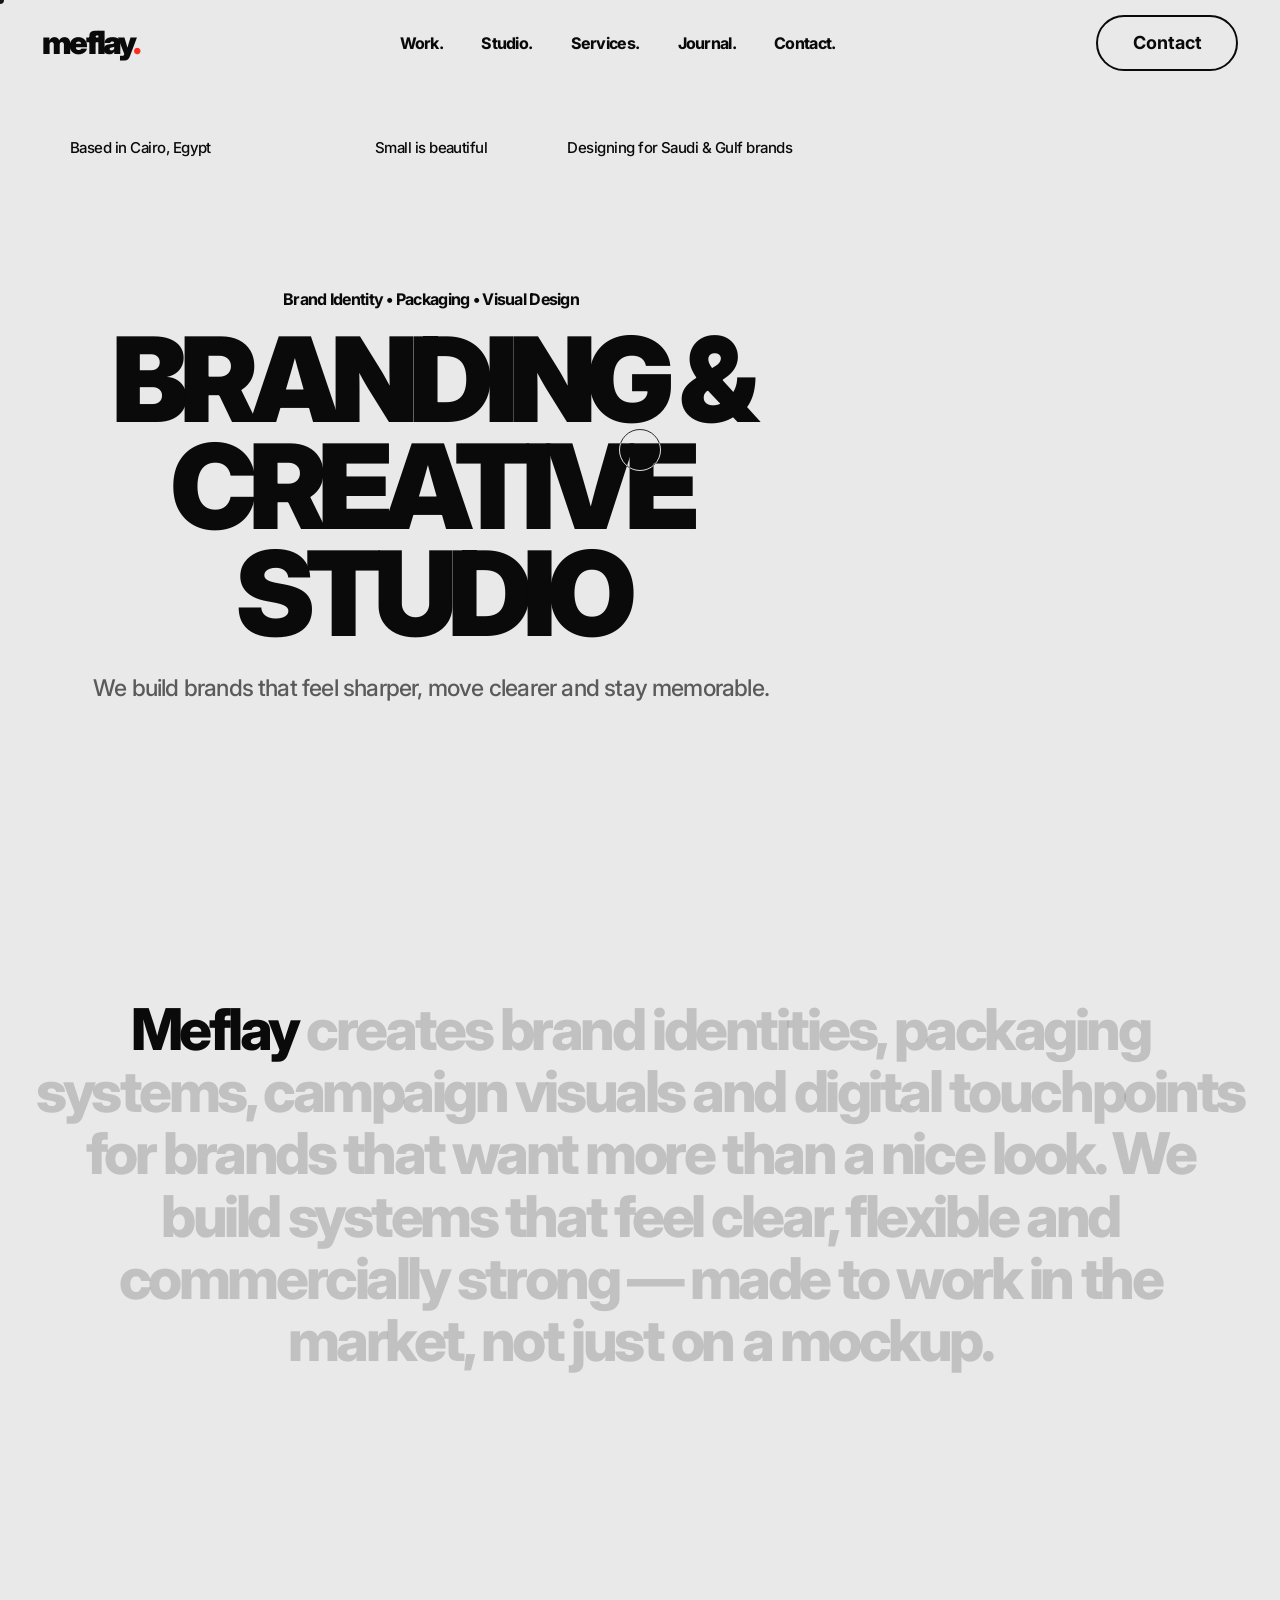
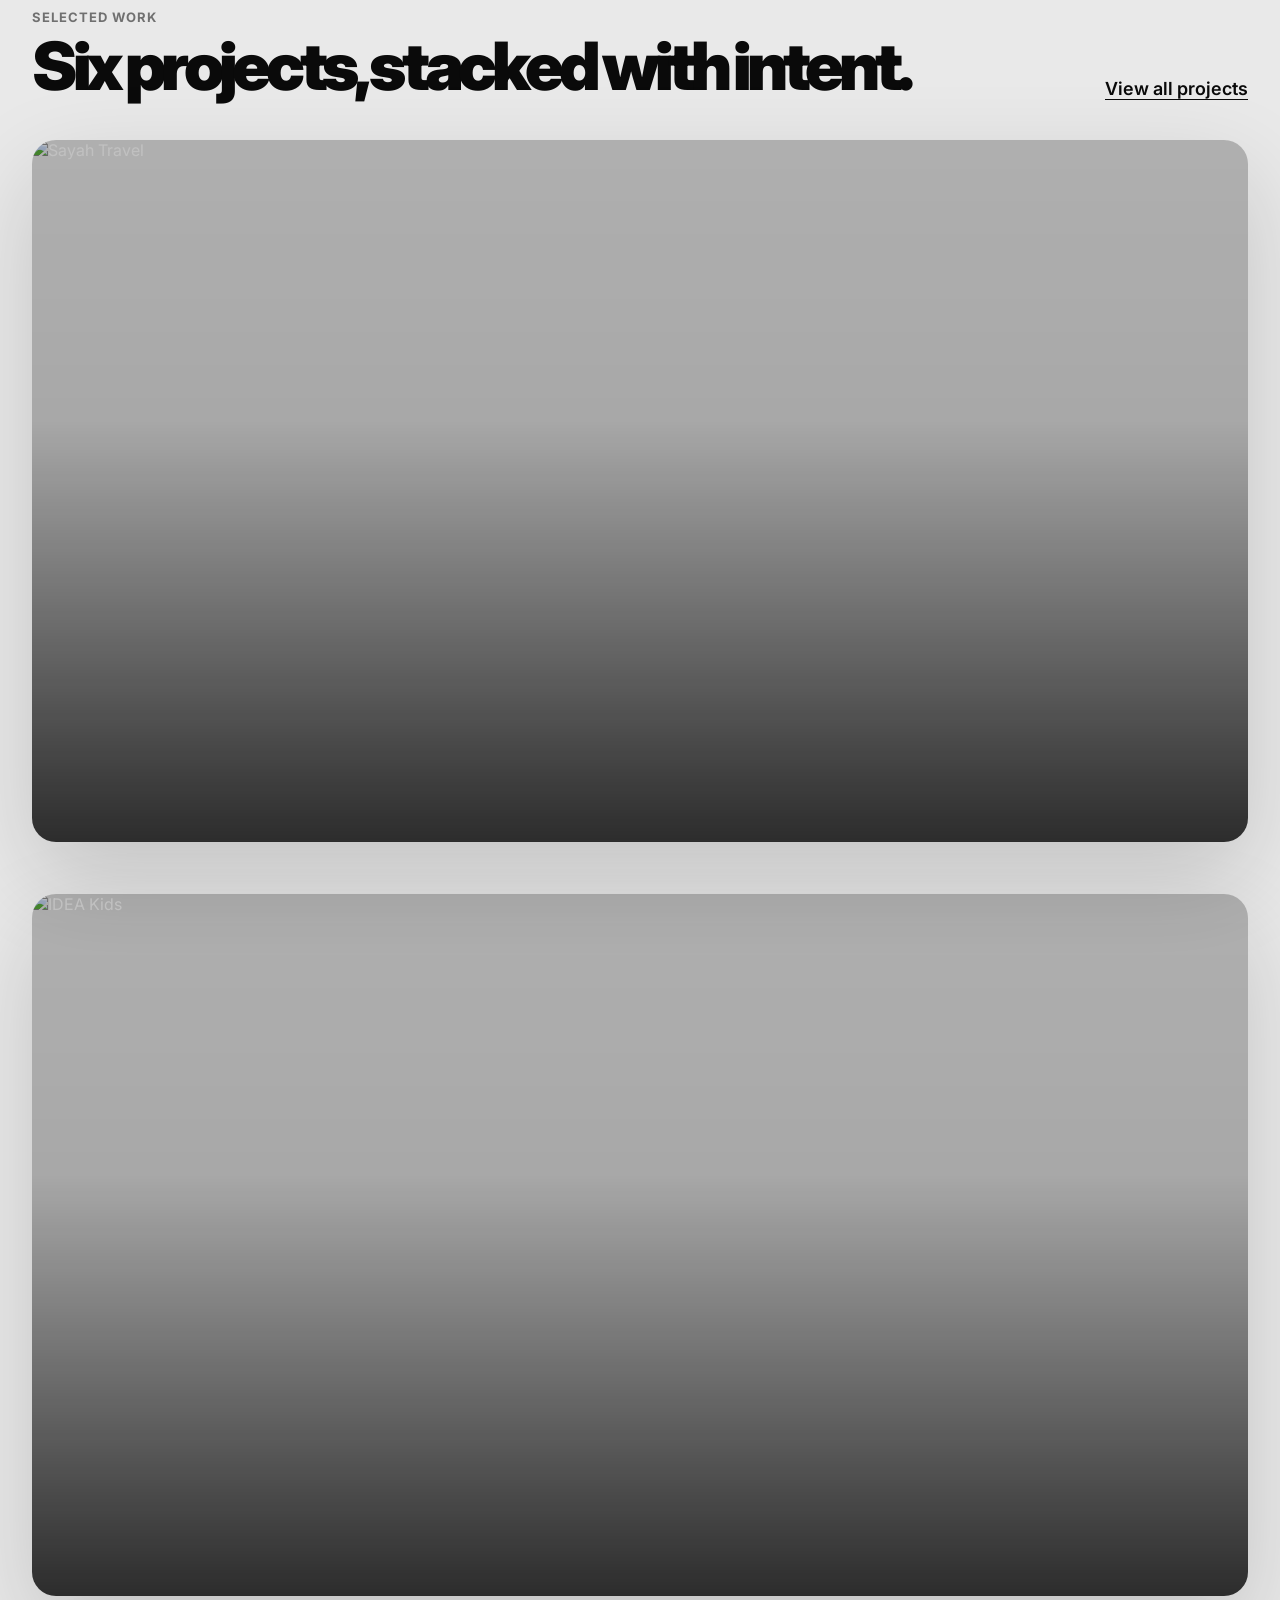
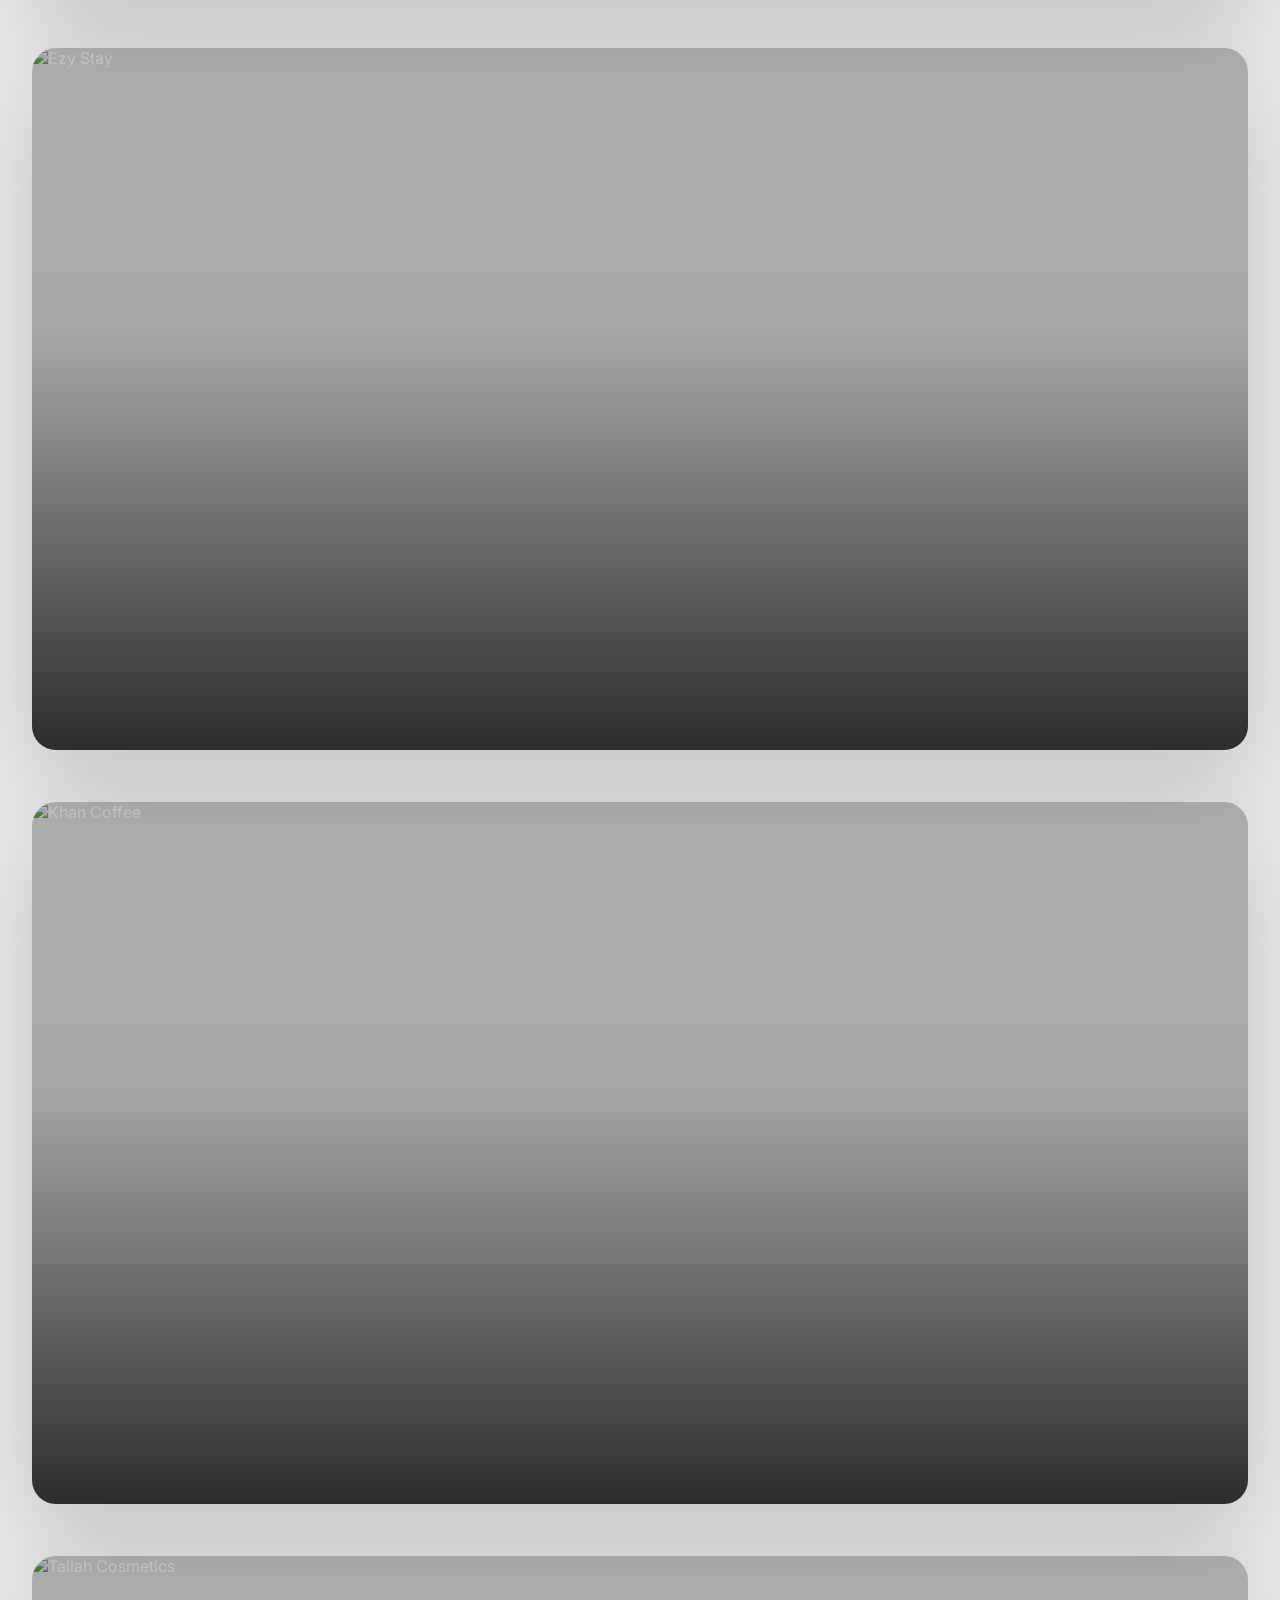
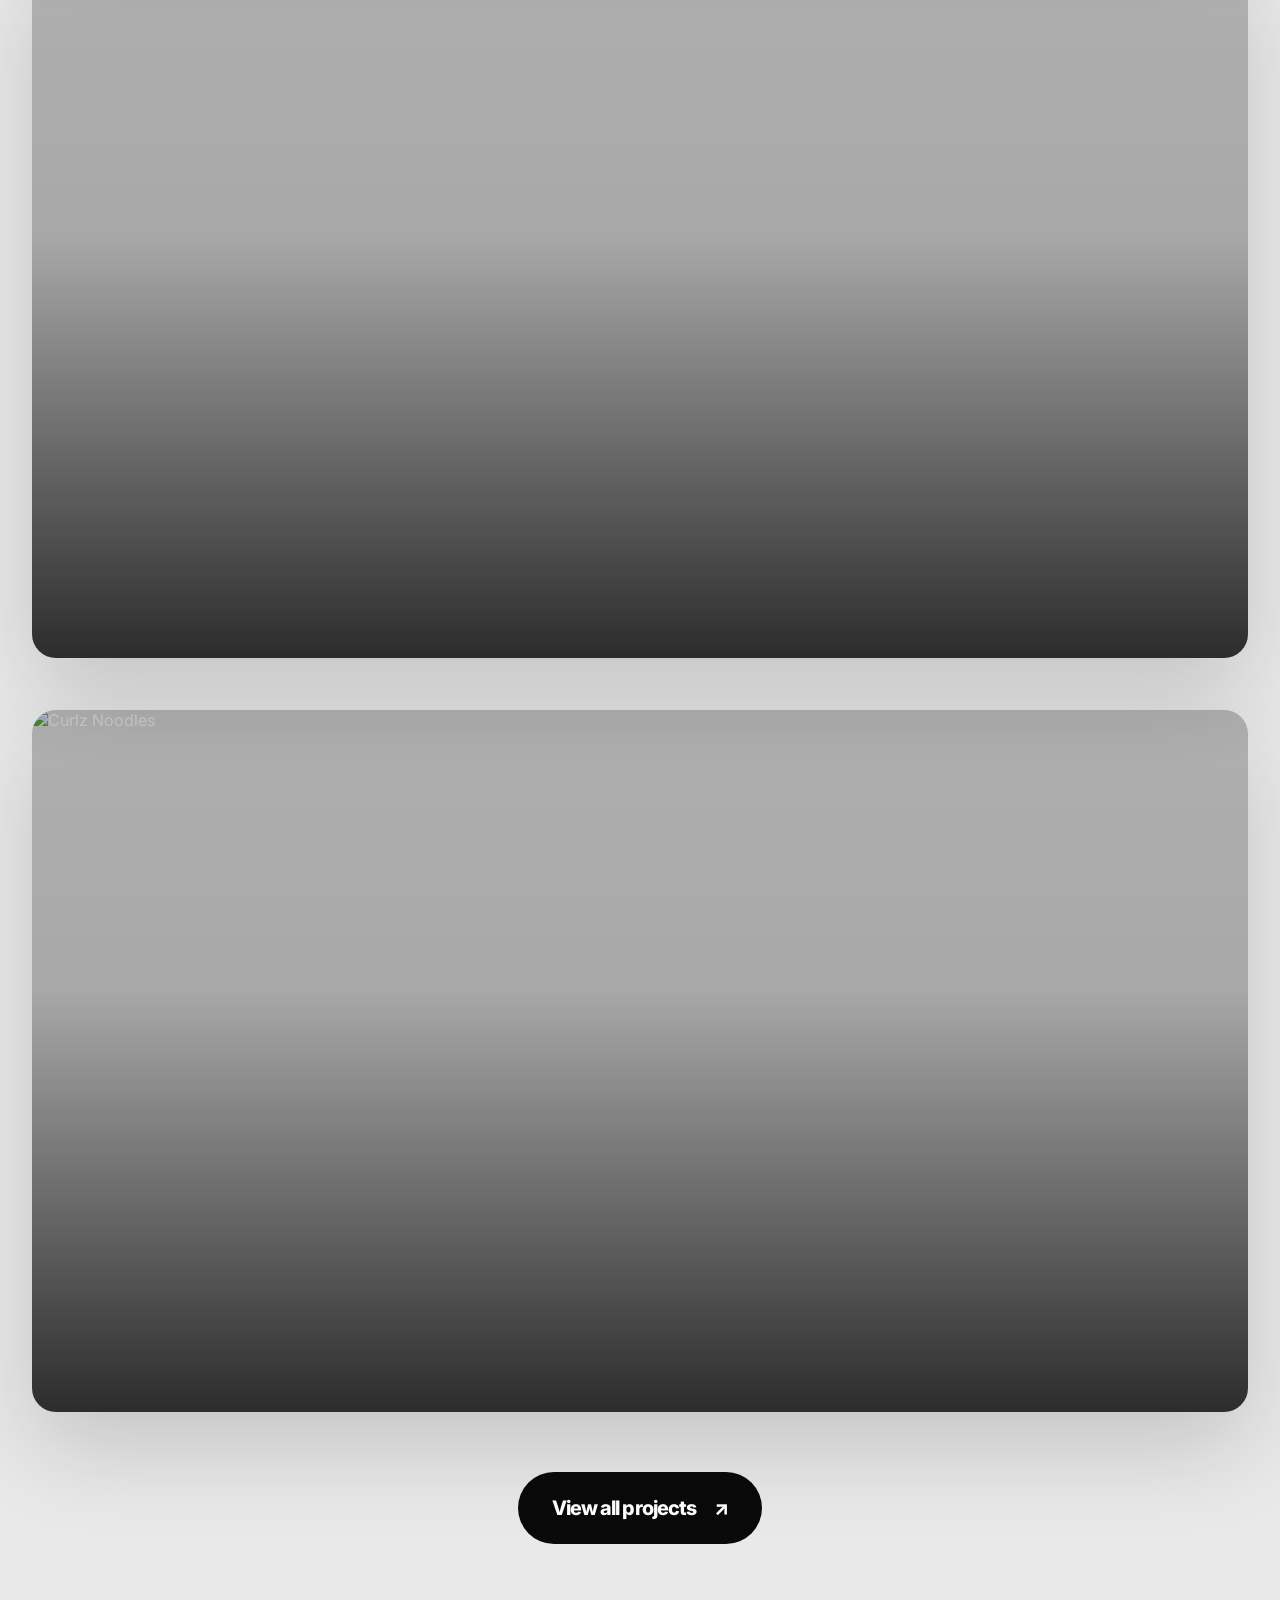
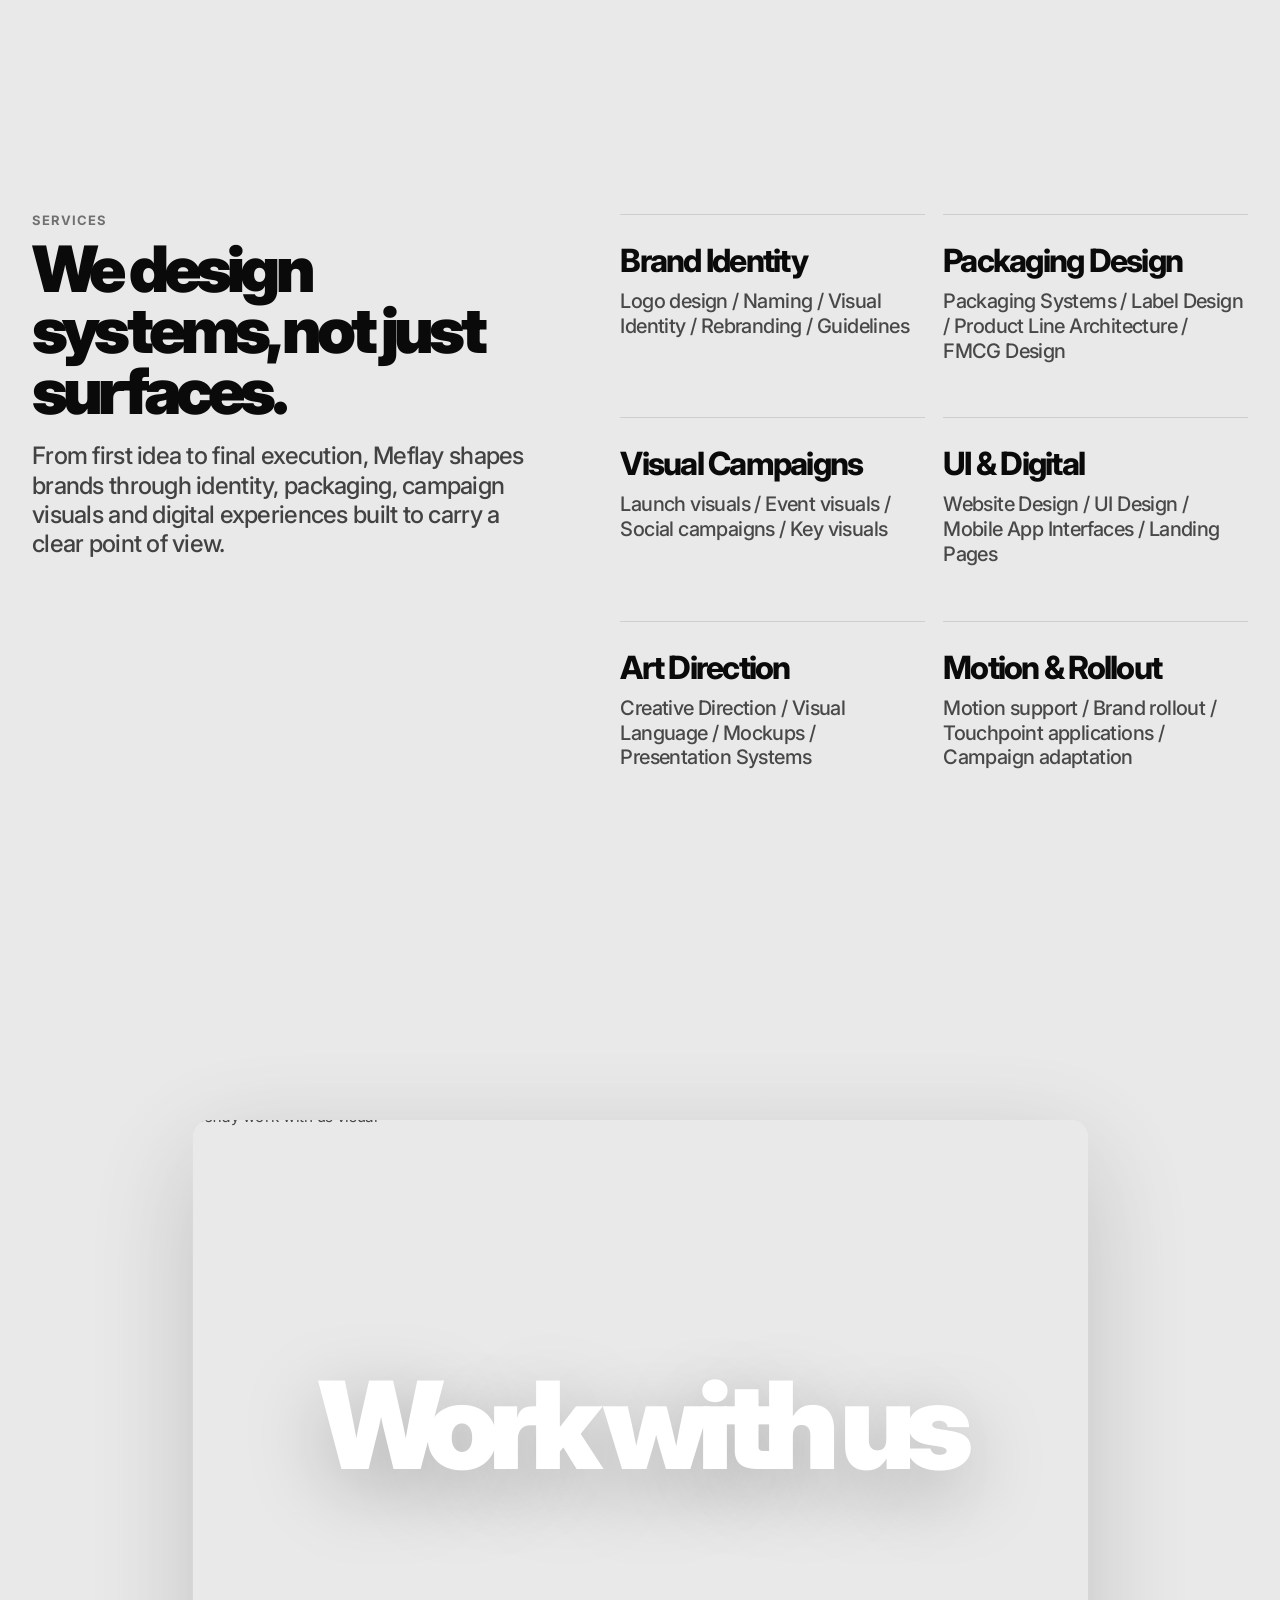
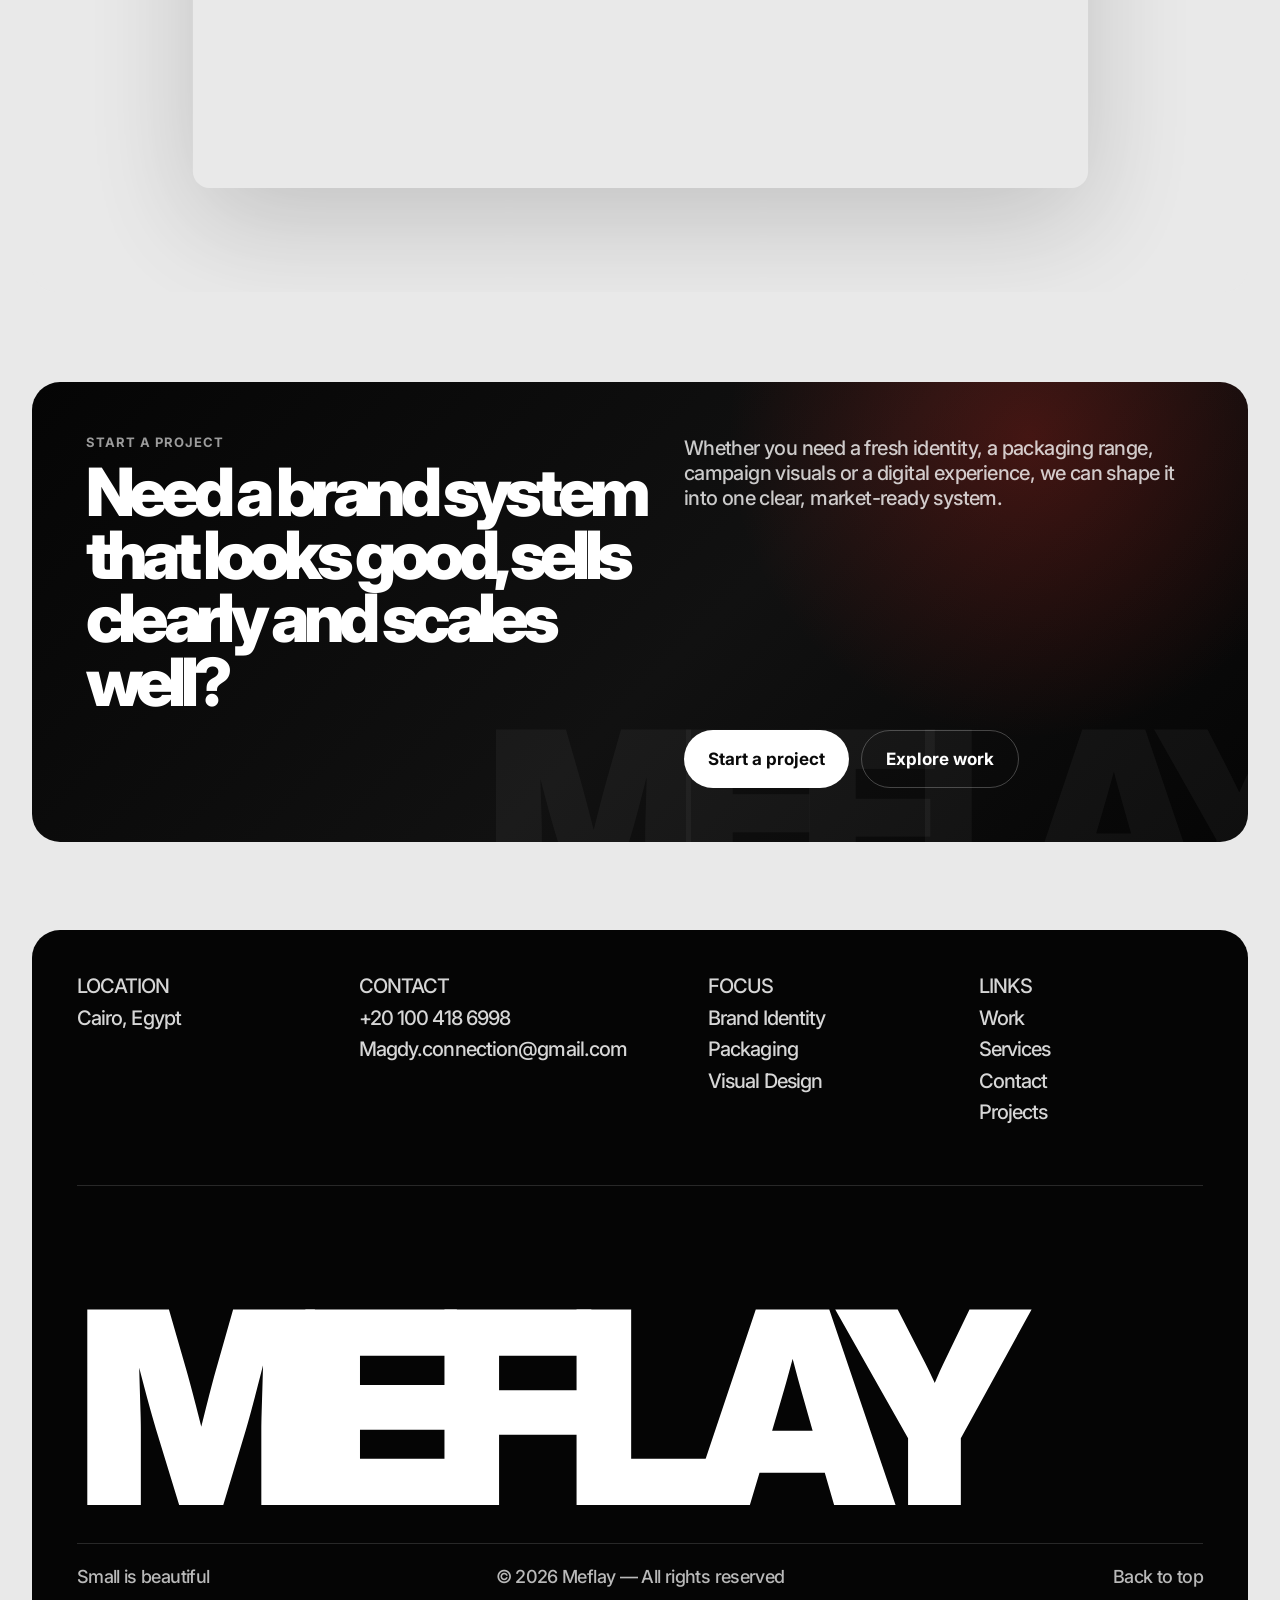
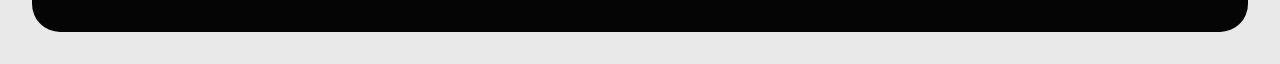
==== index.html @ af1a3fbe "Update index.html" ====
<!DOCTYPE html>
<html lang="en">
<head>
  <meta charset="UTF-8" />
  <meta name="viewport" content="width=device-width, initial-scale=1.0" />

  <title>Meflay — Branding & Creative Studio</title>
  <meta
    name="description"
    content="Meflay is a branding and creative studio crafting identity systems, packaging, campaigns and digital experiences for Saudi and Gulf brands."
  />

  <link rel="preconnect" href="https://fonts.googleapis.com" />
  <link rel="preconnect" href="https://fonts.gstatic.com" crossorigin />

  <link
    href="https://fonts.googleapis.com/css2?family=Inter:wght@400;500;600;700;800;900&display=swap"
    rel="stylesheet"
  />

  <link rel="stylesheet" href="/css/style.css?v=102" />
</head>

<body data-page="home">
  <header class="site-header" id="siteHeader">
    <a href="/" class="brand" aria-label="Meflay home">
      meflay<span>.</span>
    </a>

    <nav class="main-nav desktop-only" aria-label="Main navigation">
      <a href="#work">Work.</a>
      <a href="#studio">Studio.</a>
      <a href="#services">Services.</a>
      <a href="/projects/">Journal.</a>
      <a href="#contact">Contact.</a>
    </nav>

    <a href="#contact" class="header-cta desktop-only">Contact</a>

    <button class="menu-toggle mobile-only" id="menuToggle" aria-label="Open menu" type="button">
      <span></span>
      <span></span>
    </button>

    <div class="mobile-menu" id="mobileMenu">
      <a href="#work">Work.</a>
      <a href="#studio">Studio.</a>
      <a href="#services">Services.</a>
      <a href="/projects/">Journal.</a>
      <a href="#contact">Contact.</a>
    </div>
  </header>

  <main id="top">
    <!-- HERO -->
    <section class="hero" id="hero">
      <div class="hero-trail" id="heroTrail" aria-hidden="true"></div>

      <div class="hero-topline">
        <span>Based in Cairo, Egypt</span>
        <span>Small is beautiful</span>
        <span>Designing for Saudi &amp; Gulf brands</span>
      </div>

      <div class="hero-content">
        <p class="hero-kicker">Brand Identity • Packaging • Visual Design</p>

        <h1 class="hero-title">
          <span>BRANDING &amp;</span>
          <span>CREATIVE</span>
          <span>STUDIO</span>
        </h1>

        <p class="hero-subtitle">
          We build brands that feel sharper, move clearer and stay memorable.
        </p>
      </div>
    </section>

    <!-- INTRO REVEAL -->
    <section class="intro-reveal-section" id="studio">
      <p class="intro-reveal" id="introReveal">
        Meflay creates brand identities, packaging systems, campaign visuals and digital touchpoints for brands that want more than a nice look. We build systems that feel clear, flexible and commercially strong — made to work in the market, not just on a mockup.
      </p>
    </section>

    <!-- SELECTED PROJECTS -->
    <section class="home-projects-section" id="work">
      <div class="section-head reveal">
        <p class="section-label">Selected Work</p>

        <div class="section-head-row">
          <h2>Six projects, stacked with intent.</h2>

          <a href="/projects/" class="text-link">View all projects</a>
        </div>
      </div>

      <div class="stacked-projects" id="stackedProjects"></div>

      <div class="view-projects-wrap reveal">
        <a href="/projects/" class="view-projects-btn">
          <span>View all projects</span>
          <span>↗</span>
        </a>
      </div>
    </section>

    <!-- SERVICES -->
    <section class="services-section" id="services">
      <div class="services-intro reveal">
        <p class="section-label">Services</p>

        <h2>We design systems, not just surfaces.</h2>

        <p class="services-copy">
          From first idea to final execution, Meflay shapes brands through identity,
          packaging, campaign visuals and digital experiences built to carry a clear point of view.
        </p>
      </div>

      <div class="services-grid">
        <article class="service-card reveal">
          <h3>Brand Identity</h3>
          <p>Logo design / Naming / Visual Identity / Rebranding / Guidelines</p>
        </article>

        <article class="service-card reveal">
          <h3>Packaging Design</h3>
          <p>Packaging Systems / Label Design / Product Line Architecture / FMCG Design</p>
        </article>

        <article class="service-card reveal">
          <h3>Visual Campaigns</h3>
          <p>Launch visuals / Event visuals / Social campaigns / Key visuals</p>
        </article>

        <article class="service-card reveal">
          <h3>UI &amp; Digital</h3>
          <p>Website Design / UI Design / Mobile App Interfaces / Landing Pages</p>
        </article>

        <article class="service-card reveal">
          <h3>Art Direction</h3>
          <p>Creative Direction / Visual Language / Mockups / Presentation Systems</p>
        </article>

        <article class="service-card reveal">
          <h3>Motion &amp; Rollout</h3>
          <p>Motion support / Brand rollout / Touchpoint applications / Campaign adaptation</p>
        </article>
      </div>
    </section>

    <!-- WORK WITH US -->
    <section class="cta-image-section" id="contact">
      <div class="cta-trail" id="ctaTrail" aria-hidden="true"></div>

      <div class="cta-image-wrap">
        <img
          src="https://ik.imagekit.io/42ah9dpycq/New%20Folder/Anothern-CTA.jpg"
          alt="Meflay work with us visual"
          class="cta-image"
          loading="lazy"
        />
      </div>

      <div class="cta-overlay">
        <h2>Work with us</h2>
      </div>
    </section>

    <!-- FINAL CTA -->
    <section class="final-cta-section">
      <div class="final-cta-card reveal">
        <div class="final-cta-left">
          <p class="section-label light">Start a Project</p>

          <h2>Need a brand system that looks good, sells clearly and scales well?</h2>
        </div>

        <div class="final-cta-right">
          <p>
            Whether you need a fresh identity, a packaging range, campaign visuals or a digital experience,
            we can shape it into one clear, market-ready system.
          </p>

          <div class="final-cta-actions">
            <a href="mailto:Magdy.connection@gmail.com" class="solid-btn">Start a project</a>
            <a href="/projects/" class="ghost-btn">Explore work</a>
          </div>
        </div>
      </div>
    </section>
  </main>

  <!-- FOOTER -->
  <footer class="site-footer">
    <div class="footer-top">
      <div>
        <p class="footer-title">Location</p>
        <p>Cairo, Egypt</p>
      </div>

      <div>
        <p class="footer-title">Contact</p>
        <a href="tel:+201004186998">+20 100 418 6998</a>
        <a href="mailto:Magdy.connection@gmail.com">Magdy.connection@gmail.com</a>
      </div>

      <div>
        <p class="footer-title">Focus</p>
        <p>Brand Identity</p>
        <p>Packaging</p>
        <p>Visual Design</p>
      </div>

      <div>
        <p class="footer-title">Links</p>
        <a href="#work">Work</a>
        <a href="#services">Services</a>
        <a href="#contact">Contact</a>
        <a href="/projects/">Projects</a>
      </div>
    </div>

    <div class="footer-big">
      <span>MEFLAY</span>
    </div>

    <div class="footer-bottom">
      <p>Small is beautiful</p>
      <p>© 2026 Meflay — All rights reserved</p>
      <a href="#top">Back to top</a>
    </div>
  </footer>

  <script src="/js/main.js?v=102"></script>
</body>
</html>
---- css/style.css ----
:root {
  --bg: #e9e9e9;
  --white: #ffffff;
  --black: #0a0a0a;
  --muted: #707070;
  --line: rgba(10, 10, 10, 0.12);
  --soft-line: rgba(255, 255, 255, 0.14);
  --card: #151515;
  --radius: 20px;
  --ease: cubic-bezier(0.22, 1, 0.36, 1);
  --container: min(1680px, calc(100% - 64px));
  --font: "Inter", sans-serif;
}

* {
  box-sizing: border-box;
}

html {
  scroll-behavior: smooth;
}

body {
  margin: 0;
  font-family: var(--font);
  background: var(--bg);
  color: var(--black);
  overflow-x: hidden;
  -webkit-font-smoothing: antialiased;
  text-rendering: optimizeLegibility;
}

a {
  color: inherit;
  text-decoration: none;
}

img,
video {
  display: block;
  max-width: 100%;
}

button {
  font: inherit;
  border: 0;
  background: transparent;
  cursor: pointer;
}

.mobile-only {
  display: none !important;
}

.desktop-only {
  display: flex;
}

.section-label {
  margin: 0 0 12px;
  font-size: 13px;
  line-height: 1;
  letter-spacing: 0.08em;
  text-transform: uppercase;
  color: var(--muted);
  font-weight: 700;
}

.section-label.light {
  color: rgba(255, 255, 255, 0.6);
}

.text-link {
  font-size: 18px;
  font-weight: 600;
  line-height: 1;
  text-decoration: underline;
  text-underline-offset: 4px;
}

.reveal {
  opacity: 0;
  transform: translateY(32px);
  transition: opacity 0.8s var(--ease), transform 0.8s var(--ease);
}

.reveal.is-visible {
  opacity: 1;
  transform: translateY(0);
}

/* Header */
.site-header {
  position: fixed;
  top: 0;
  left: 0;
  width: 100%;
  height: 88px;
  padding: 0 32px;
  display: grid;
  grid-template-columns: auto 1fr auto;
  align-items: center;
  gap: 24px;
  z-index: 1000;
  background: rgba(233, 233, 233, 0.88);
  backdrop-filter: blur(18px);
  border-bottom: 1px solid transparent;
  transition: all 0.3s ease;
}

.site-header.scrolled {
  height: 76px;
  border-bottom-color: var(--line);
}

.brand {
  font-size: clamp(32px, 2.2vw, 52px);
  line-height: 1;
  font-weight: 900;
  letter-spacing: -0.08em;
}

.brand span {
  color: #ff2d20;
}

.main-nav {
  justify-content: center;
  align-items: center;
  gap: clamp(18px, 2.2vw, 42px);
}

.main-nav a {
  font-size: clamp(16px, 1.05vw, 22px);
  font-weight: 700;
  letter-spacing: -0.04em;
}

.header-cta {
  align-items: center;
  justify-content: center;
  min-width: 142px;
  height: 56px;
  padding: 0 28px;
  border-radius: 999px;
  border: 2px solid var(--black);
  font-size: 18px;
  font-weight: 700;
  transition: all 0.3s var(--ease);
}

.header-cta:hover {
  background: var(--black);
  color: var(--white);
}

.menu-toggle {
  width: 52px;
  height: 52px;
  border: 1.5px solid var(--black);
  border-radius: 50%;
  align-items: center;
  justify-content: center;
  flex-direction: column;
  gap: 5px;
}

.menu-toggle span {
  display: block;
  width: 18px;
  height: 2px;
  background: var(--black);
}

.mobile-menu {
  position: fixed;
  top: 88px;
  left: 16px;
  right: 16px;
  padding: 20px;
  background: var(--white);
  border-radius: 18px;
  box-shadow: 0 18px 48px rgba(0, 0, 0, 0.12);
  display: none;
  flex-direction: column;
  gap: 14px;
}

.mobile-menu a {
  font-size: 22px;
  font-weight: 700;
}

/* HERO */
.hero {
  position: relative;
  width: var(--container);
  margin: 110px auto 0;
  min-height: calc(100vh - 142px);
  padding: 28px 32px 28px;
  display: flex;
  flex-direction: column;
  justify-content: space-between;
  border-radius: 24px;
  background: var(--bg);
  overflow: hidden;
}

.hero-topline {
  display: grid;
  grid-template-columns: 1fr 1fr 1fr;
  gap: 16px;
  font-size: 16px;
  font-weight: 500;
  letter-spacing: -0.03em;
}

.hero-topline span:nth-child(2) {
  text-align: center;
}

.hero-topline span:nth-child(3) {
  text-align: right;
}

.hero-content {
  padding: 30px 0 6px;
}

.hero-kicker {
  margin: 0 0 12px;
  font-size: 18px;
  font-weight: 700;
  letter-spacing: -0.03em;
}

.hero-title {
  margin: 0;
  font-size: clamp(78px, 10vw, 204px);
  line-height: 0.9;
  letter-spacing: -0.085em;
  font-weight: 900;
  max-width: 100%;
}

.hero-title span {
  display: block;
}

.hero-subtitle {
  max-width: 760px;
  margin: 16px 0 0;
  font-size: clamp(22px, 1.65vw, 30px);
  line-height: 1.15;
  color: rgba(10, 10, 10, 0.72);
  font-weight: 500;
  letter-spacing: -0.03em;
}

.hero-trail,
.cta-trail {
  position: absolute;
  inset: 0;
  pointer-events: none;
  overflow: hidden;
}

.trail-item {
  position: absolute;
  width: 180px;
  aspect-ratio: 4 / 5;
  object-fit: cover;
  border-radius: 12px;
  transform: translate(-50%, -50%) scale(0.7);
  opacity: 0;
  transition: opacity 0.45s var(--ease), transform 0.45s var(--ease);
  box-shadow: 0 24px 60px rgba(0, 0, 0, 0.18);
}

.trail-item.show {
  opacity: 1;
  transform: translate(-50%, -50%) scale(1);
}

.trail-pill {
  position: absolute;
  padding: 12px 16px;
  border-radius: 999px;
  background: #2ec8f0;
  color: var(--white);
  font-size: 15px;
  font-weight: 700;
  transform: translate(-50%, -50%) scale(0.7);
  opacity: 0;
  transition: opacity 0.45s var(--ease), transform 0.45s var(--ease);
}

.trail-pill.show {
  opacity: 1;
  transform: translate(-50%, -50%) scale(1);
}

/* Intro reveal */
.intro-reveal-section {
  width: var(--container);
  margin: 0 auto;
  padding: 120px 0 120px;
}

.intro-reveal {
  margin: 0 auto;
  max-width: 1480px;
  text-align: center;
  font-size: clamp(40px, 4.5vw, 90px);
  line-height: 1.08;
  letter-spacing: -0.06em;
  font-weight: 800;
}

.intro-reveal span {
  color: rgba(10, 10, 10, 0.18);
  transition: color 0.18s linear;
}

.intro-reveal span.active {
  color: rgba(10, 10, 10, 1);
}

/* Section heads */
.section-head {
  width: var(--container);
  margin: 0 auto 28px;
}

.section-head.small {
  margin-bottom: 24px;
}

.section-head-row {
  display: flex;
  align-items: flex-end;
  justify-content: space-between;
  gap: 20px;
}

.section-head h2 {
  margin: 0;
  font-size: clamp(40px, 3.8vw, 82px);
  line-height: 0.95;
  letter-spacing: -0.07em;
  font-weight: 900;
}

/* Stacked projects */
.home-projects-section {
  padding: 0 0 120px;
}

.stacked-projects {
  width: var(--container);
  margin: 0 auto;
  display: grid;
  gap: 34px;
}

.project-stack-card {
  position: sticky;
  top: 96px;
  min-height: 82vh;
  border-radius: 22px;
  overflow: hidden;
  box-shadow: 0 28px 80px rgba(0, 0, 0, 0.14);
}

.project-stack-card a {
  display: block;
  position: relative;
  width: 100%;
  height: 82vh;
  min-height: 640px;
  color: var(--white);
}

.project-stack-card img,
.project-card img,
.related-card img,
.cover-media img,
.gallery-item img,
.gallery-item video,
.cta-image {
  width: 100%;
  height: 100%;
  object-fit: cover;
}

.project-stack-card::after,
.project-card::after,
.related-card::after {
  content: "";
  position: absolute;
  inset: 0;
  background:
    linear-gradient(180deg, rgba(0, 0, 0, 0.12), rgba(0, 0, 0, 0.16) 40%, rgba(0, 0, 0, 0.78)),
    linear-gradient(0deg, rgba(0, 0, 0, 0.14), rgba(0, 0, 0, 0.14));
  pointer-events: none;
  z-index: 1;
}

.project-stack-inner,
.project-card-inner,
.related-card-inner {
  position: relative;
  z-index: 2;
  height: 100%;
  padding: 28px;
  display: flex;
  flex-direction: column;
  justify-content: space-between;
}

.project-stack-top {
  display: flex;
  justify-content: space-between;
  align-items: flex-start;
  gap: 18px;
}

.project-index {
  font-size: 16px;
  font-weight: 700;
  color: rgba(255, 255, 255, 0.78);
  letter-spacing: -0.03em;
}

.project-tags {
  display: flex;
  flex-wrap: wrap;
  gap: 8px;
}

.project-tags span {
  display: inline-flex;
  align-items: center;
  padding: 10px 14px;
  border-radius: 999px;
  background: rgba(255, 255, 255, 0.12);
  backdrop-filter: blur(12px);
  border: 1px solid rgba(255, 255, 255, 0.16);
  font-size: 14px;
  font-weight: 600;
  line-height: 1;
}

.project-stack-bottom h3 {
  margin: 0;
  max-width: 920px;
  font-size: clamp(46px, 5vw, 96px);
  line-height: 0.93;
  letter-spacing: -0.08em;
  font-weight: 900;
}

.project-stack-bottom p {
  margin: 12px 0 0;
  max-width: 620px;
  font-size: clamp(20px, 1.55vw, 30px);
  line-height: 1.14;
  letter-spacing: -0.04em;
  color: rgba(255, 255, 255, 0.88);
  font-weight: 500;
}

/* Services */
.services-section {
  width: var(--container);
  margin: 0 auto;
  padding: 0 0 120px;
  display: grid;
  grid-template-columns: 0.95fr 1.15fr;
  gap: 42px;
}

.services-intro h2 {
  margin: 0 0 20px;
  font-size: clamp(48px, 5vw, 96px);
  line-height: 0.94;
  letter-spacing: -0.08em;
  font-weight: 900;
}

.services-copy {
  margin: 0;
  max-width: 540px;
  font-size: 24px;
  line-height: 1.22;
  letter-spacing: -0.03em;
  color: rgba(10, 10, 10, 0.75);
  font-weight: 500;
}

.services-grid {
  display: grid;
  grid-template-columns: repeat(2, minmax(0, 1fr));
  gap: 18px;
}

.service-card {
  padding: 22px 20px;
  border-top: 1px solid var(--line);
}

.service-card h3 {
  margin: 0 0 10px;
  font-size: 32px;
  line-height: 1;
  letter-spacing: -0.05em;
  font-weight: 800;
}

.service-card p {
  margin: 0;
  font-size: 20px;
  line-height: 1.2;
  letter-spacing: -0.03em;
  color: rgba(10, 10, 10, 0.72);
  font-weight: 500;
}

/* CTA image */
.cta-image-section {
  position: relative;
  width: var(--container);
  margin: 0 auto 36px;
  min-height: 92vh;
  display: flex;
  align-items: center;
  justify-content: center;
  background: var(--black);
  border-radius: 24px;
  overflow: hidden;
}

.cta-image-wrap {
  width: min(100%, 1120px);
  aspect-ratio: 1.34 / 1;
  border-radius: 16px;
  overflow: hidden;
}

.cta-image {
  height: 100%;
}

.cta-overlay {
  position: absolute;
  inset: 0;
  display: flex;
  align-items: center;
  justify-content: center;
  pointer-events: none;
}

.cta-overlay h2 {
  margin: 0;
  color: var(--white);
  font-size: clamp(76px, 9vw, 174px);
  line-height: 0.92;
  letter-spacing: -0.08em;
  font-weight: 900;
  text-align: center;
}

/* Final CTA */
.final-cta-section {
  width: var(--container);
  margin: 0 auto 56px;
}

.final-cta-card {
  background: var(--black);
  color: var(--white);
  border-radius: 24px;
  padding: 38px;
  display: grid;
  grid-template-columns: 1.05fr 0.95fr;
  gap: 34px;
}

.final-cta-left h2 {
  margin: 0;
  font-size: clamp(46px, 4.6vw, 92px);
  line-height: 0.96;
  letter-spacing: -0.08em;
  font-weight: 900;
  max-width: 820px;
}

.final-cta-right {
  display: flex;
  flex-direction: column;
  justify-content: space-between;
  gap: 28px;
}

.final-cta-right p {
  margin: 0;
  max-width: 580px;
  font-size: 23px;
  line-height: 1.22;
  letter-spacing: -0.03em;
  color: rgba(255, 255, 255, 0.78);
  font-weight: 500;
}

.final-cta-actions {
  display: flex;
  flex-wrap: wrap;
  gap: 12px;
}

.solid-btn,
.ghost-btn {
  display: inline-flex;
  align-items: center;
  justify-content: center;
  min-height: 52px;
  padding: 0 22px;
  border-radius: 999px;
  font-size: 16px;
  line-height: 1;
  font-weight: 700;
}

.solid-btn {
  background: var(--white);
  color: var(--black);
}

.ghost-btn {
  border: 1px solid rgba(255, 255, 255, 0.24);
  color: var(--white);
}

/* Footer */
.site-footer {
  width: var(--container);
  margin: 0 auto 28px;
  padding: 36px 32px 24px;
  border-radius: 24px;
  background: var(--black);
  color: var(--white);
}

.footer-top {
  display: grid;
  grid-template-columns: repeat(4, 1fr);
  gap: 22px;
  margin-bottom: 42px;
}

.footer-title {
  margin: 0 0 12px;
  font-size: 13px;
  line-height: 1;
  letter-spacing: 0.08em;
  text-transform: uppercase;
  color: rgba(255, 255, 255, 0.45);
  font-weight: 800;
}

.footer-top p,
.footer-top a {
  display: block;
  margin: 0 0 8px;
  font-size: 18px;
  line-height: 1.2;
  letter-spacing: -0.03em;
  color: rgba(255, 255, 255, 0.82);
  font-weight: 500;
}

.footer-big {
  padding: 18px 0 12px;
  border-top: 1px solid var(--soft-line);
  border-bottom: 1px solid var(--soft-line);
  overflow: hidden;
}

.footer-big span {
  display: block;
  font-size: clamp(78px, 18vw, 290px);
  line-height: 0.82;
  letter-spacing: -0.1em;
  font-weight: 900;
  white-space: nowrap;
}

.footer-bottom {
  padding-top: 16px;
  display: flex;
  align-items: center;
  justify-content: space-between;
  gap: 18px;
}

.footer-bottom p,
.footer-bottom a {
  margin: 0;
  font-size: 16px;
  line-height: 1.2;
  color: rgba(255, 255, 255, 0.72);
  font-weight: 500;
}

/* Projects page */
.page-hero {
  width: var(--container);
  margin: 118px auto 34px;
}

.page-hero.compact h1 {
  margin: 0 0 12px;
  font-size: clamp(72px, 8vw, 148px);
  line-height: 0.9;
  letter-spacing: -0.08em;
  font-weight: 900;
}

.page-hero-copy {
  margin: 0;
  max-width: 780px;
  font-size: 24px;
  line-height: 1.2;
  color: rgba(10, 10, 10, 0.72);
  font-weight: 500;
  letter-spacing: -0.03em;
}

.projects-grid-section {
  width: var(--container);
  margin: 0 auto 80px;
}

.filter-row {
  display: flex;
  flex-wrap: wrap;
  gap: 10px;
  margin-bottom: 24px;
}

.filter-btn {
  padding: 12px 16px;
  border: 1px solid var(--line);
  border-radius: 999px;
  font-size: 14px;
  font-weight: 700;
  line-height: 1;
  color: var(--black);
}

.filter-btn.active {
  background: var(--black);
  color: var(--white);
}

.projects-grid,
.related-grid {
  display: grid;
  grid-template-columns: repeat(3, minmax(0, 1fr));
  gap: 18px;
}

.project-card,
.related-card {
  position: relative;
  min-height: 500px;
  border-radius: 20px;
  overflow: hidden;
  box-shadow: 0 18px 40px rgba(0, 0, 0, 0.08);
}

.project-card a,
.related-card a {
  display: block;
  height: 100%;
  color: var(--white);
}

.project-card-inner h3,
.related-card-inner h3 {
  margin: 0;
  font-size: clamp(34px, 2.4vw, 52px);
  line-height: 0.94;
  letter-spacing: -0.07em;
  font-weight: 900;
}

.project-card-inner p,
.related-card-inner p {
  margin: 10px 0 0;
  max-width: 420px;
  font-size: 18px;
  line-height: 1.16;
  letter-spacing: -0.03em;
  color: rgba(255, 255, 255, 0.86);
  font-weight: 500;
}

.project-card.hidden {
  display: none;
}

/* Project page */
.project-page {
  padding-top: 0;
}

.project-hero {
  width: var(--container);
  margin: 118px auto 28px;
}

.project-hero-meta {
  display: flex;
  flex-wrap: wrap;
  gap: 8px;
  margin-bottom: 18px;
}

.project-hero-meta span {
  display: inline-flex;
  align-items: center;
  padding: 11px 15px;
  border-radius: 999px;
  background: var(--black);
  color: var(--white);
  font-size: 14px;
  font-weight: 700;
  line-height: 1;
}

.project-hero h1 {
  margin: 0;
  font-size: clamp(68px, 8vw, 146px);
  line-height: 0.9;
  letter-spacing: -0.08em;
  font-weight: 900;
}

.project-subtitle {
  margin: 14px 0 0;
  max-width: 860px;
  font-size: 25px;
  line-height: 1.18;
  color: rgba(10, 10, 10, 0.72);
  font-weight: 500;
  letter-spacing: -0.03em;
}

.project-cover-section {
  width: var(--container);
  margin: 0 auto 42px;
}

.project-cover-wrap {
  min-height: 76vh;
  border-radius: 24px;
  overflow: hidden;
  background: #d8d8d8;
}

.cover-media {
  width: 100%;
  height: 76vh;
}

.project-overview-section {
  width: var(--container);
  margin: 0 auto 60px;
  display: grid;
  grid-template-columns: 0.34fr 0.66fr;
  gap: 34px;
}

.project-meta-box {
  position: sticky;
  top: 96px;
  align-self: start;
  display: grid;
  gap: 16px;
}

.meta-item {
  padding-top: 16px;
  border-top: 1px solid var(--line);
}

.meta-item span {
  display: block;
  margin-bottom: 10px;
  font-size: 13px;
  line-height: 1;
  letter-spacing: 0.08em;
  text-transform: uppercase;
  color: var(--muted);
  font-weight: 800;
}

.meta-item p {
  margin: 0;
  font-size: 20px;
  line-height: 1.22;
  letter-spacing: -0.03em;
  color: rgba(10, 10, 10, 0.8);
  font-weight: 600;
}

.project-story h2 {
  margin: 0 0 18px;
  font-size: clamp(44px, 4vw, 76px);
  line-height: 0.96;
  letter-spacing: -0.07em;
  font-weight: 900;
}

.project-story > p {
  margin: 0 0 30px;
  font-size: 24px;
  line-height: 1.22;
  letter-spacing: -0.03em;
  color: rgba(10, 10, 10, 0.78);
  font-weight: 500;
  max-width: 880px;
}

.story-grid {
  display: grid;
  gap: 24px;
}

.story-block {
  padding-top: 18px;
  border-top: 1px solid var(--line);
}

.story-block h3 {
  margin: 0 0 10px;
  font-size: 28px;
  line-height: 1;
  letter-spacing: -0.05em;
  font-weight: 800;
}

.story-block p {
  margin: 0;
  font-size: 20px;
  line-height: 1.24;
  letter-spacing: -0.03em;
  color: rgba(10, 10, 10, 0.72);
  font-weight: 500;
}

.project-gallery-section,
.related-projects-section {
  width: var(--container);
  margin: 0 auto 56px;
}

.project-gallery {
  display: grid;
  grid-template-columns: repeat(2, minmax(0, 1fr));
  gap: 18px;
}

.gallery-item {
  background: #dcdcdc;
  border-radius: 20px;
  overflow: hidden;
  min-height: 340px;
}

.gallery-item.large {
  grid-column: 1 / -1;
  min-height: 540px;
}

.gallery-item img,
.gallery-item video {
  width: 100%;
  height: 100%;
  object-fit: cover;
}

.gallery-item video {
  background: #000;
}

/* Responsive */
@media (max-width: 1200px) {
  .services-section,
  .project-overview-section,
  .final-cta-card {
    grid-template-columns: 1fr;
  }

  .project-meta-box {
    position: relative;
    top: 0;
  }

  .projects-grid,
  .related-grid {
    grid-template-columns: repeat(2, minmax(0, 1fr));
  }
}

@media (max-width: 900px) {
  :root {
    --container: min(100%, calc(100% - 28px));
  }

  .desktop-only {
    display: none !important;
  }

  .mobile-only {
    display: flex !important;
  }

  .site-header {
    grid-template-columns: auto auto;
    justify-content: space-between;
    padding: 0 14px;
    height: 74px;
  }

  .site-header.scrolled {
    height: 70px;
  }

  .mobile-menu.open {
    display: flex;
  }

  .hero {
    margin-top: 90px;
    min-height: calc(82vh - 20px);
    padding: 18px;
  }

  .hero-topline {
    grid-template-columns: 1fr;
    gap: 8px;
    font-size: 14px;
  }

  .hero-topline span,
  .hero-topline span:nth-child(2),
  .hero-topline span:nth-child(3) {
    text-align: center;
  }

  .hero-title {
    font-size: clamp(54px, 13vw, 88px);
    line-height: 0.94;
  }

  .hero-kicker {
    font-size: 15px;
  }

  .hero-subtitle {
    font-size: 18px;
    max-width: 100%;
  }

  .intro-reveal-section {
    padding: 84px 0;
  }

  .intro-reveal {
    font-size: clamp(30px, 9vw, 50px);
  }

  .section-head-row {
    flex-direction: column;
    align-items: flex-start;
  }

  .project-stack-card {
    top: 84px;
    min-height: 68vh;
  }

  .project-stack-card a {
    height: 68vh;
    min-height: 500px;
  }

  .project-stack-bottom h3 {
    font-size: clamp(36px, 9vw, 60px);
  }

  .services-grid,
  .projects-grid,
  .related-grid,
  .project-gallery,
  .footer-top {
    grid-template-columns: 1fr;
  }

  .cta-image-section {
    min-height: 72vh;
  }

  .cta-image-wrap {
    width: 92%;
  }

  .cta-overlay h2 {
    font-size: clamp(48px, 14vw, 90px);
    text-align: center;
    padding: 0 18px;
  }

  .project-hero h1,
  .page-hero.compact h1 {
    font-size: clamp(48px, 12vw, 72px);
  }

  .project-subtitle,
  .page-hero-copy,
  .services-copy,
  .final-cta-right p,
  .project-story > p,
  .story-block p {
    font-size: 18px;
  }

  .project-cover-wrap,
  .cover-media {
    min-height: 46vh;
    height: 46vh;
  }

  .gallery-item.large {
    min-height: 360px;
  }

  .gallery-item {
    min-height: 260px;
  }

  .site-footer {
    padding: 26px 18px 20px;
  }

  .footer-big span {
    font-size: clamp(54px, 18vw, 100px);
  }

  .footer-bottom {
    flex-direction: column;
    align-items: flex-start;
  }

  .trail-item {
    width: 120px;
  }
}
/* ================================
   MEFLAY FINAL POLISH OVERRIDES
   ================================ */

html {
  scroll-behavior: smooth;
}

body {
  cursor: none;
}

/* Custom cursor */
.cursor-dot,
.cursor-ring {
  position: fixed;
  left: 0;
  top: 0;
  pointer-events: none;
  z-index: 99999;
  border-radius: 999px;
  transform: translate(-50%, -50%);
  mix-blend-mode: difference;
}

.cursor-dot {
  width: 8px;
  height: 8px;
  background: #fff;
}

.cursor-ring {
  width: 42px;
  height: 42px;
  border: 1px solid rgba(255,255,255,.9);
  transition: width .22s ease, height .22s ease, opacity .22s ease;
}

.cursor-ring.is-hovering {
  width: 72px;
  height: 72px;
  opacity: .7;
}

/* Header refinement */
.site-header {
  height: 86px;
  padding: 0 42px;
  background: rgba(233, 233, 233, 0.82);
}

.site-header.scrolled {
  height: 74px;
  background: rgba(233, 233, 233, 0.94);
  border-bottom: 1px solid rgba(0,0,0,.08);
}

.brand {
  font-weight: 900;
  letter-spacing: -0.085em;
}

.main-nav {
  gap: clamp(32px, 3vw, 58px);
}

.main-nav a {
  font-weight: 750;
  letter-spacing: -0.045em;
}

/* HERO CENTER FIX */
.hero {
  width: min(1780px, calc(100% - 64px));
  margin: 104px auto 0;
  min-height: calc(100svh - 126px);
  padding: 34px 38px 42px;
  display: grid;
  grid-template-rows: auto 1fr;
  align-items: center;
  background: #e9e9e9;
  border-radius: 0 0 24px 24px;
}

.hero-topline {
  align-self: start;
  width: 100%;
  display: grid;
  grid-template-columns: 1fr 1fr 1fr;
  gap: 24px;
  font-size: clamp(15px, 1vw, 20px);
  font-weight: 500;
  letter-spacing: -0.035em;
}

.hero-content {
  width: 100%;
  max-width: 1400px;
  margin: 0 auto;
  padding: 0;
  text-align: center;
}

.hero-kicker {
  margin: 0 0 18px;
  font-size: clamp(16px, 1.25vw, 25px);
  line-height: 1.05;
  font-weight: 720;
  letter-spacing: -0.045em;
}

.hero-title {
  margin: 0 auto;
  width: 100%;
  max-width: 1380px;
  font-size: clamp(82px, 9.2vw, 178px);
  line-height: .91;
  letter-spacing: -0.074em;
  font-weight: 900;
  text-align: center;
}

.hero-title span {
  display: block;
  white-space: nowrap;
}

.hero-subtitle {
  max-width: 900px;
  margin: 28px auto 0;
  font-size: clamp(23px, 1.7vw, 34px);
  line-height: 1.18;
  font-weight: 500;
  letter-spacing: -0.035em;
  color: rgba(10,10,10,.64);
}

/* Selected work spacing */
.home-projects-section {
  padding: 120px 0 150px;
}

.section-head {
  margin-bottom: 42px;
}

.section-head-row {
  align-items: flex-end;
}

.section-head h2 {
  max-width: 980px;
  font-size: clamp(52px, 5.2vw, 104px);
  line-height: .93;
  letter-spacing: -0.08em;
}

/* Stacked cards smoother */
.stacked-projects {
  gap: 52px;
}

.project-stack-card {
  top: 94px;
  min-height: 78vh;
  border-radius: 24px;
  transform-origin: top center;
  transition: transform .5s cubic-bezier(.22,1,.36,1), box-shadow .5s cubic-bezier(.22,1,.36,1);
  box-shadow: 0 35px 95px rgba(0,0,0,.16);
}

.project-stack-card:hover {
  transform: translateY(-8px) scale(.992);
  box-shadow: 0 45px 120px rgba(0,0,0,.22);
}

.project-stack-card a {
  height: 78vh;
  min-height: 620px;
}

.project-stack-card img {
  transition: transform 1.2s cubic-bezier(.22,1,.36,1), filter 1.2s cubic-bezier(.22,1,.36,1);
}

.project-stack-card:hover img {
  transform: scale(1.045);
  filter: contrast(1.03) saturate(1.04);
}

.project-stack-inner {
  padding: 36px;
}

.project-stack-bottom h3 {
  max-width: 1100px;
  font-size: clamp(56px, 5.7vw, 118px);
  line-height: .93;
  letter-spacing: -0.075em;
  font-weight: 850;
}

.project-stack-bottom p {
  margin-top: 18px;
  max-width: 700px;
  font-size: clamp(20px, 1.45vw, 31px);
  line-height: 1.18;
  letter-spacing: -0.035em;
}

/* View all projects button */
.view-projects-wrap {
  width: min(1780px, calc(100% - 64px));
  margin: 60px auto 0;
  display: flex;
  justify-content: center;
}

.view-projects-btn {
  display: inline-flex;
  align-items: center;
  justify-content: center;
  gap: 18px;
  min-height: 72px;
  padding: 0 34px;
  border-radius: 999px;
  background: #0a0a0a;
  color: #fff;
  font-size: clamp(20px, 1.35vw, 30px);
  font-weight: 780;
  letter-spacing: -0.045em;
  transition: transform .32s cubic-bezier(.22,1,.36,1), background .32s cubic-bezier(.22,1,.36,1);
}

.view-projects-btn:hover {
  transform: translateY(-5px) scale(.98);
  background: #ff2d20;
}

/* Services spacing */
.services-section {
  padding: 120px 0 150px;
  gap: 70px;
}

.services-intro h2 {
  max-width: 780px;
  line-height: .95;
  letter-spacing: -0.075em;
}

.service-card {
  padding: 30px 0 36px;
}

.service-card h3 {
  font-weight: 760;
  letter-spacing: -0.055em;
}

.service-card p {
  margin-top: 12px;
  line-height: 1.24;
}

/* Work with us dark scroll */
.cta-image-section {
  position: relative;
  min-height: 104svh;
  margin: 0 auto 90px;
  background: rgb(var(--cta-bg, 233 233 233));
  color: rgb(var(--cta-text, 10 10 10));
  transition: background .18s linear, color .18s linear;
  isolation: isolate;
}

.cta-image-section::before {
  content: "";
  position: absolute;
  inset: 0;
  background: radial-gradient(circle at 50% 40%, rgba(255,255,255,.16), transparent 38%);
  opacity: var(--cta-glow, 0);
  transition: opacity .2s linear;
  z-index: 0;
}

.cta-image-wrap {
  position: relative;
  z-index: 1;
  width: min(76vw, 1120px);
  aspect-ratio: 1.34 / 1;
  border-radius: 18px;
  overflow: hidden;
  transform: translateY(var(--cta-y, 30px)) scale(var(--cta-scale, .92));
  opacity: var(--cta-opacity, .72);
  transition: transform .16s linear, opacity .16s linear;
  box-shadow: 0 35px 120px rgba(0,0,0,.24);
}

.cta-image {
  object-fit: cover;
  object-position: center;
  transform: scale(1.04);
}

.cta-overlay {
  z-index: 3;
}

.cta-overlay h2 {
  color: #fff;
  font-size: clamp(76px, 9.5vw, 180px);
  line-height: .88;
  letter-spacing: -0.085em;
  font-weight: 900;
  text-shadow: 0 20px 80px rgba(0,0,0,.26);
}

/* Final CTA more purposeful */
.final-cta-section {
  width: min(1780px, calc(100% - 64px));
  margin: 0 auto 88px;
}

.final-cta-card {
  min-height: 460px;
  border-radius: 28px;
  padding: clamp(38px, 4.2vw, 76px);
  background:
    radial-gradient(circle at 82% 12%, rgba(255,45,32,.22), transparent 28%),
    linear-gradient(135deg, #050505 0%, #111 55%, #050505 100%);
  color: #fff;
  overflow: hidden;
  position: relative;
}

.final-cta-card::after {
  content: "MEFLAY";
  position: absolute;
  right: -4vw;
  bottom: -5vw;
  font-size: clamp(120px, 18vw, 340px);
  line-height: .8;
  font-weight: 900;
  letter-spacing: -0.1em;
  color: rgba(255,255,255,.045);
  pointer-events: none;
}

.final-cta-left,
.final-cta-right {
  position: relative;
  z-index: 2;
}

.final-cta-left h2 {
  max-width: 860px;
  font-size: clamp(52px, 5.2vw, 104px);
  line-height: .95;
  letter-spacing: -0.085em;
  font-weight: 850;
}

.final-cta-right p {
  max-width: 620px;
  font-size: clamp(20px, 1.55vw, 30px);
  line-height: 1.24;
  color: rgba(255,255,255,.78);
}

.solid-btn,
.ghost-btn {
  min-height: 58px;
  padding: 0 24px;
  font-size: 17px;
  transition: transform .28s cubic-bezier(.22,1,.36,1), background .28s cubic-bezier(.22,1,.36,1), color .28s cubic-bezier(.22,1,.36,1);
}

.solid-btn:hover,
.ghost-btn:hover {
  transform: translateY(-4px);
}

.ghost-btn:hover {
  background: #fff;
  color: #000;
}

/* Footer like reference */
.site-footer {
  width: min(1780px, calc(100% - 64px));
  margin: 0 auto 32px;
  min-height: 78svh;
  padding: clamp(34px, 3.5vw, 66px);
  border-radius: 28px;
  background: #050505;
  color: #fff;
  display: flex;
  flex-direction: column;
  justify-content: space-between;
}

.footer-top {
  display: grid;
  grid-template-columns: 1.05fr 1.35fr 1fr 1fr;
  gap: 46px;
  margin-bottom: 52px;
}

.footer-title {
  margin-bottom: 16px;
  color: rgba(255,255,255,.48);
  font-size: 15px;
  font-weight: 760;
  letter-spacing: .045em;
}

.footer-top p,
.footer-top a {
  font-size: clamp(20px, 1.35vw, 30px);
  line-height: 1.18;
  letter-spacing: -0.045em;
  color: rgba(255,255,255,.84);
}

.footer-top a:hover {
  color: #fff;
}

.footer-big {
  flex: 1;
  display: flex;
  align-items: flex-end;
  padding: 42px 0 34px;
  border-top: 1px solid rgba(255,255,255,.14);
  border-bottom: 1px solid rgba(255,255,255,.14);
  overflow: hidden;
}

.footer-big span {
  display: block;
  width: 100%;
  font-size: clamp(120px, 21vw, 420px);
  line-height: .75;
  font-weight: 900;
  letter-spacing: -0.115em;
  white-space: nowrap;
  color: #fff;
}

.footer-bottom {
  padding-top: 22px;
  display: grid;
  grid-template-columns: 1fr 1fr 1fr;
  align-items: end;
}

.footer-bottom p,
.footer-bottom a {
  font-size: clamp(18px, 1.2vw, 25px);
  color: rgba(255,255,255,.72);
  letter-spacing: -0.035em;
}

.footer-bottom p:nth-child(2) {
  text-align: center;
}

.footer-bottom a {
  justify-self: end;
}

/* Project pages polish */
.page-hero,
.project-hero {
  padding-top: 22px;
}

.projects-grid-section,
.project-gallery-section,
.related-projects-section,
.project-overview-section {
  margin-bottom: 110px;
}

.projects-grid,
.related-grid {
  gap: 26px;
}

.project-card,
.related-card {
  min-height: 560px;
  border-radius: 24px;
  transition: transform .42s cubic-bezier(.22,1,.36,1), box-shadow .42s cubic-bezier(.22,1,.36,1);
}

.project-card:hover,
.related-card:hover {
  transform: translateY(-8px);
  box-shadow: 0 34px 90px rgba(0,0,0,.18);
}

.project-card-inner,
.related-card-inner {
  padding: 30px;
}

.project-card-inner h3,
.related-card-inner h3 {
  font-weight: 850;
  letter-spacing: -0.075em;
}

.project-cover-wrap {
  border-radius: 28px;
  box-shadow: 0 28px 90px rgba(0,0,0,.12);
}

.project-overview-section {
  padding-top: 50px;
}

.project-story h2 {
  line-height: .98;
}

.story-grid {
  gap: 34px;
}

.gallery-item {
  border-radius: 24px;
  box-shadow: 0 18px 60px rgba(0,0,0,.08);
}

/* Responsive */
@media (max-width: 900px) {
  body {
    cursor: auto;
  }

  .cursor-dot,
  .cursor-ring {
    display: none;
  }

  .site-header {
    padding: 0 18px;
  }

  .hero,
  .view-projects-wrap,
  .final-cta-section,
  .site-footer {
    width: min(100% - 28px, 100%);
  }

  .hero {
    min-height: 82svh;
    margin-top: 88px;
    padding: 22px;
  }

  .hero-content {
    text-align: center;
  }

  .hero-title {
    font-size: clamp(58px, 15vw, 104px);
    line-height: .94;
    letter-spacing: -0.065em;
  }

  .hero-title span {
    white-space: normal;
  }

  .hero-subtitle {
    font-size: 19px;
  }

  .project-stack-card {
    top: 82px;
    min-height: 68vh;
  }

  .project-stack-card a {
    height: 68vh;
    min-height: 500px;
  }

  .project-stack-inner {
    padding: 24px;
  }

  .project-stack-bottom h3 {
    font-size: clamp(40px, 11vw, 70px);
  }

  .services-section {
    padding-top: 80px;
  }

  .cta-image-section {
    min-height: 78svh;
  }

  .cta-image-wrap {
    width: 92%;
  }

  .final-cta-card {
    min-height: 520px;
  }

  .footer-top,
  .footer-bottom {
    grid-template-columns: 1fr;
  }

  .footer-bottom p:nth-child(2),
  .footer-bottom a {
    text-align: left;
    justify-self: start;
  }

  .footer-big span {
    font-size: clamp(76px, 22vw, 160px);
  }
}
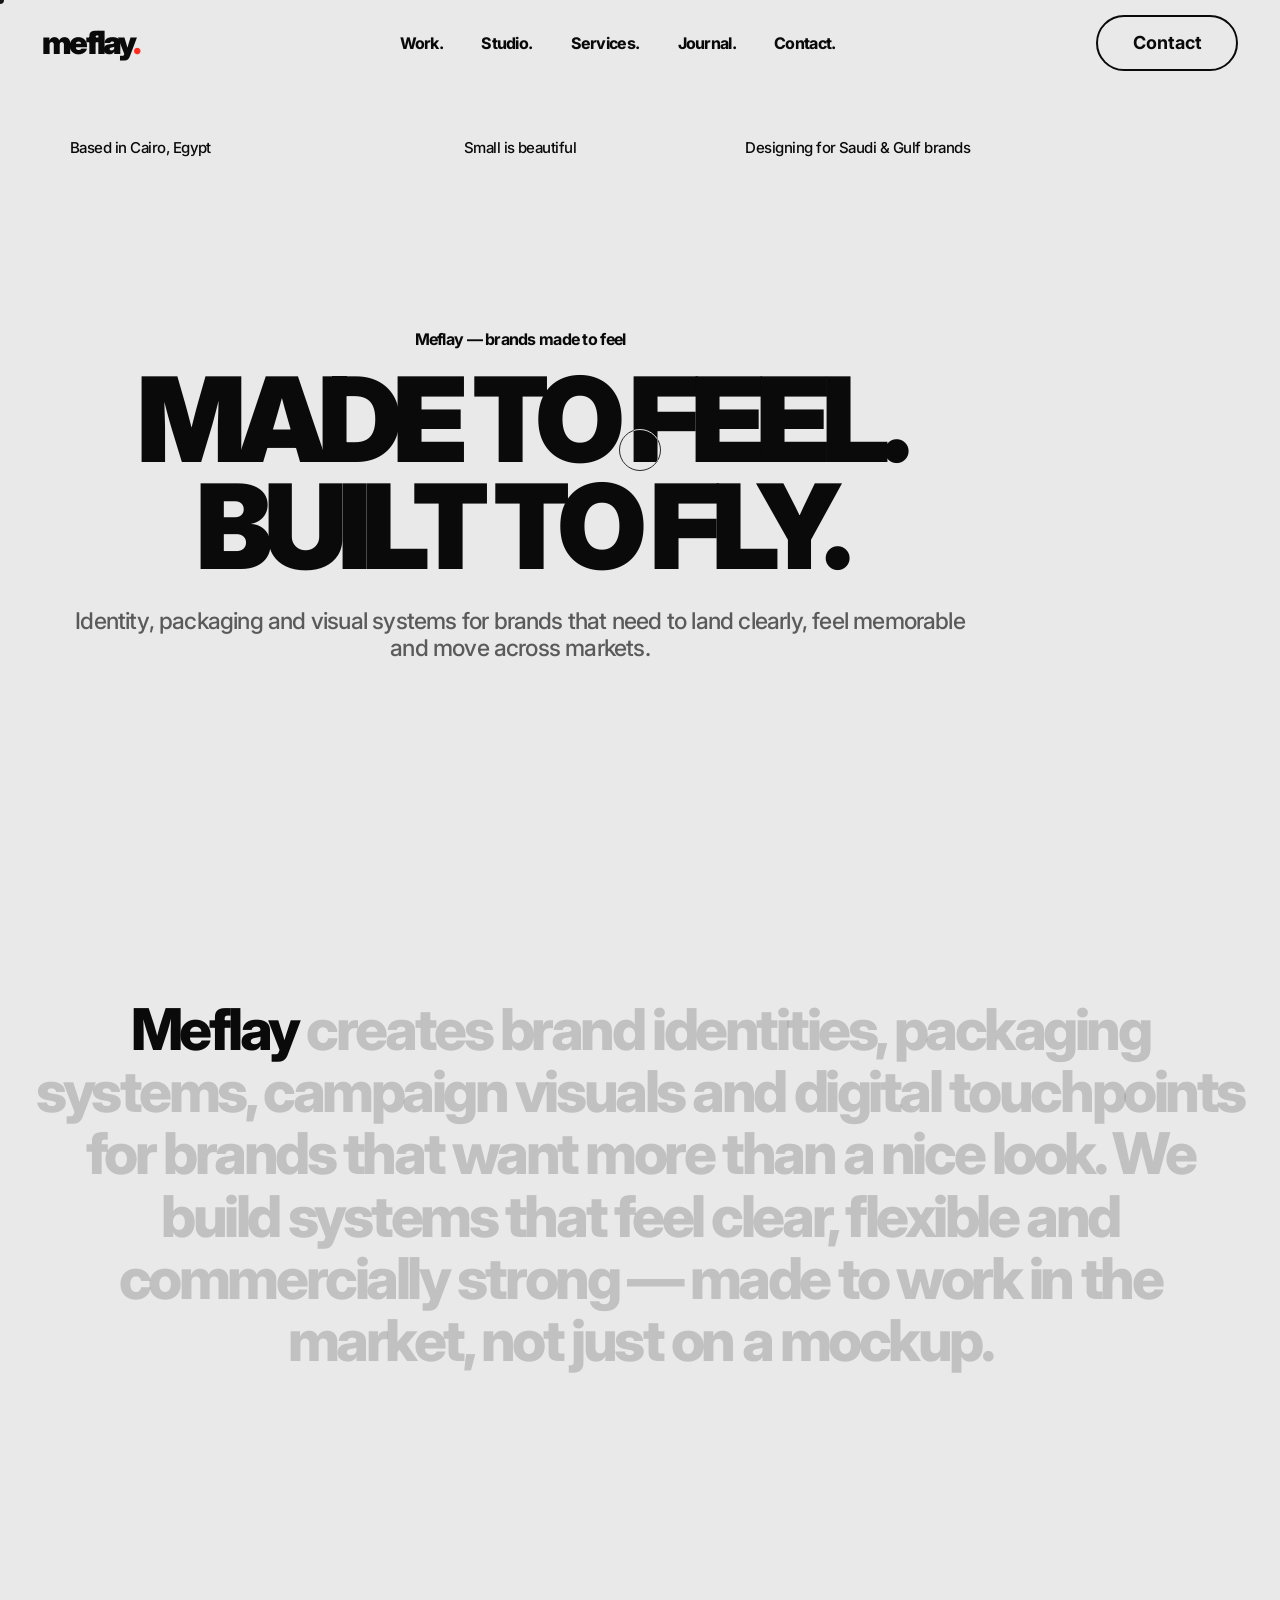
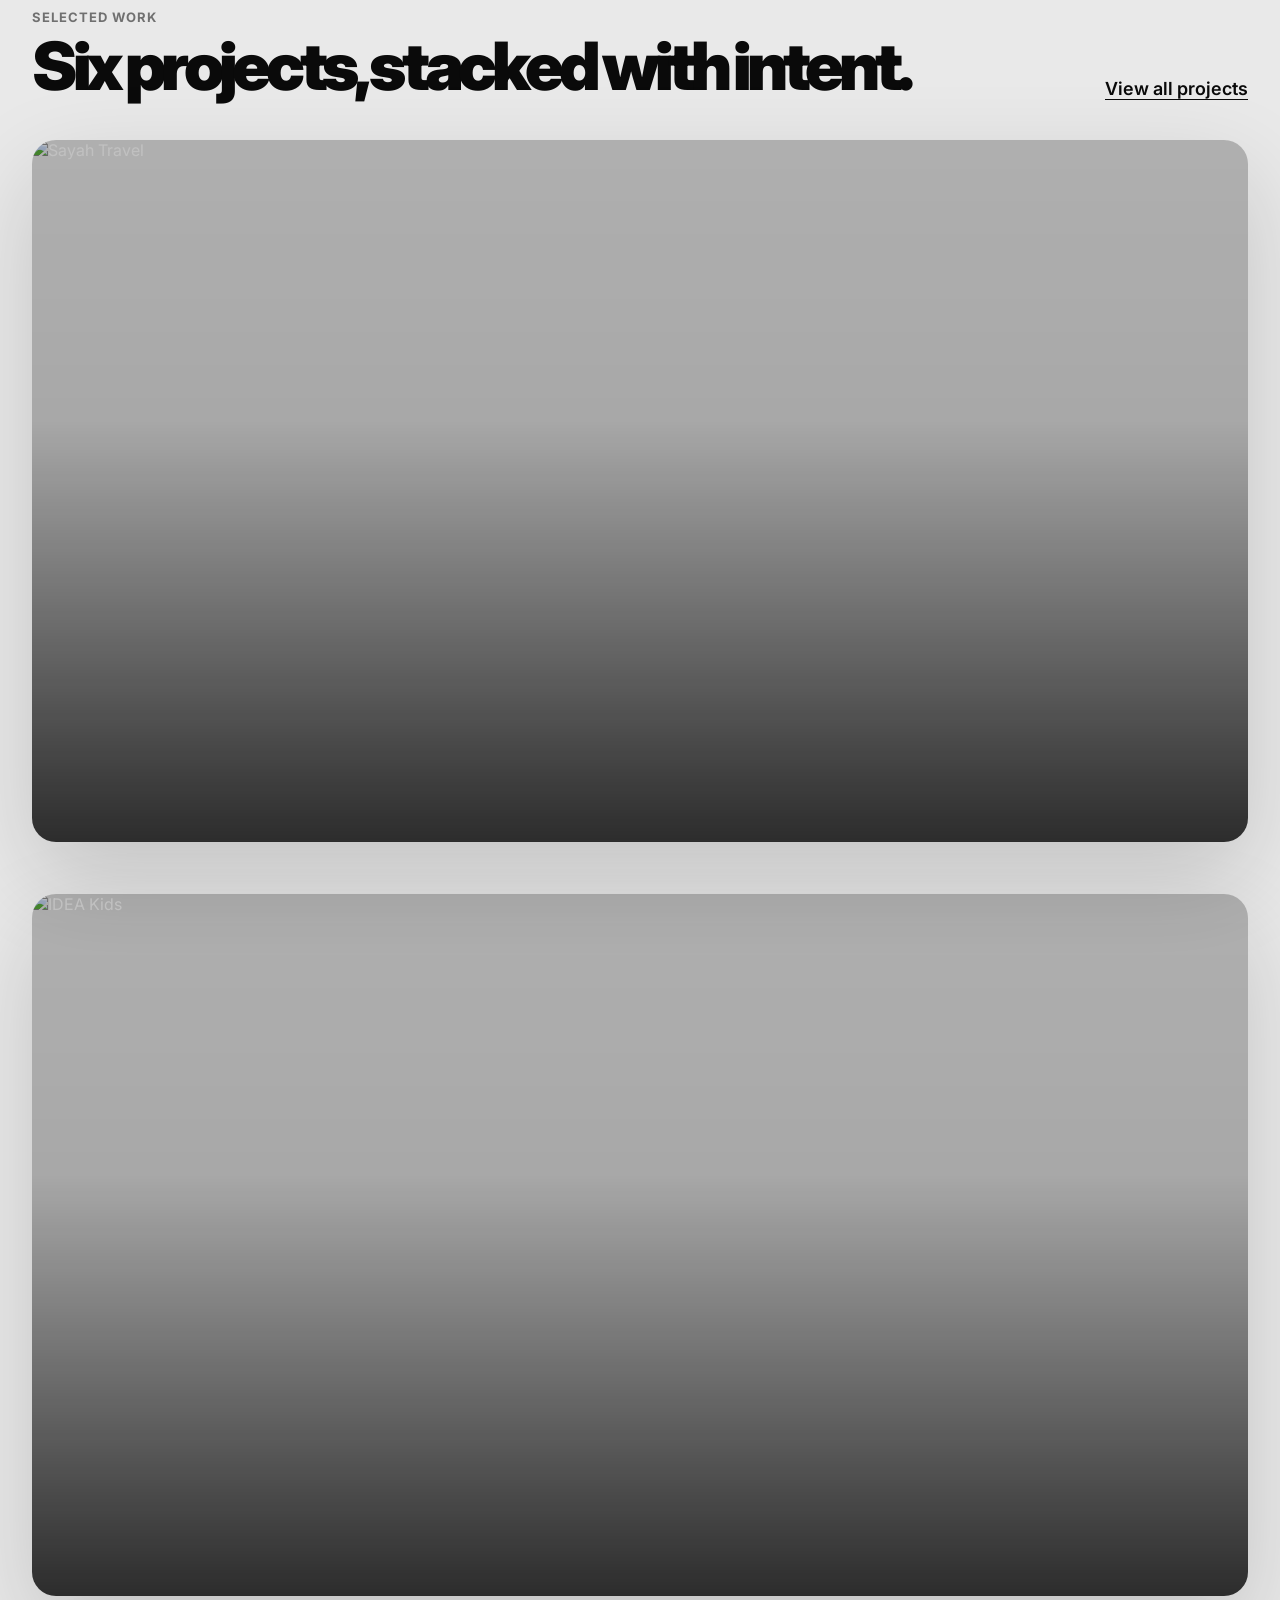
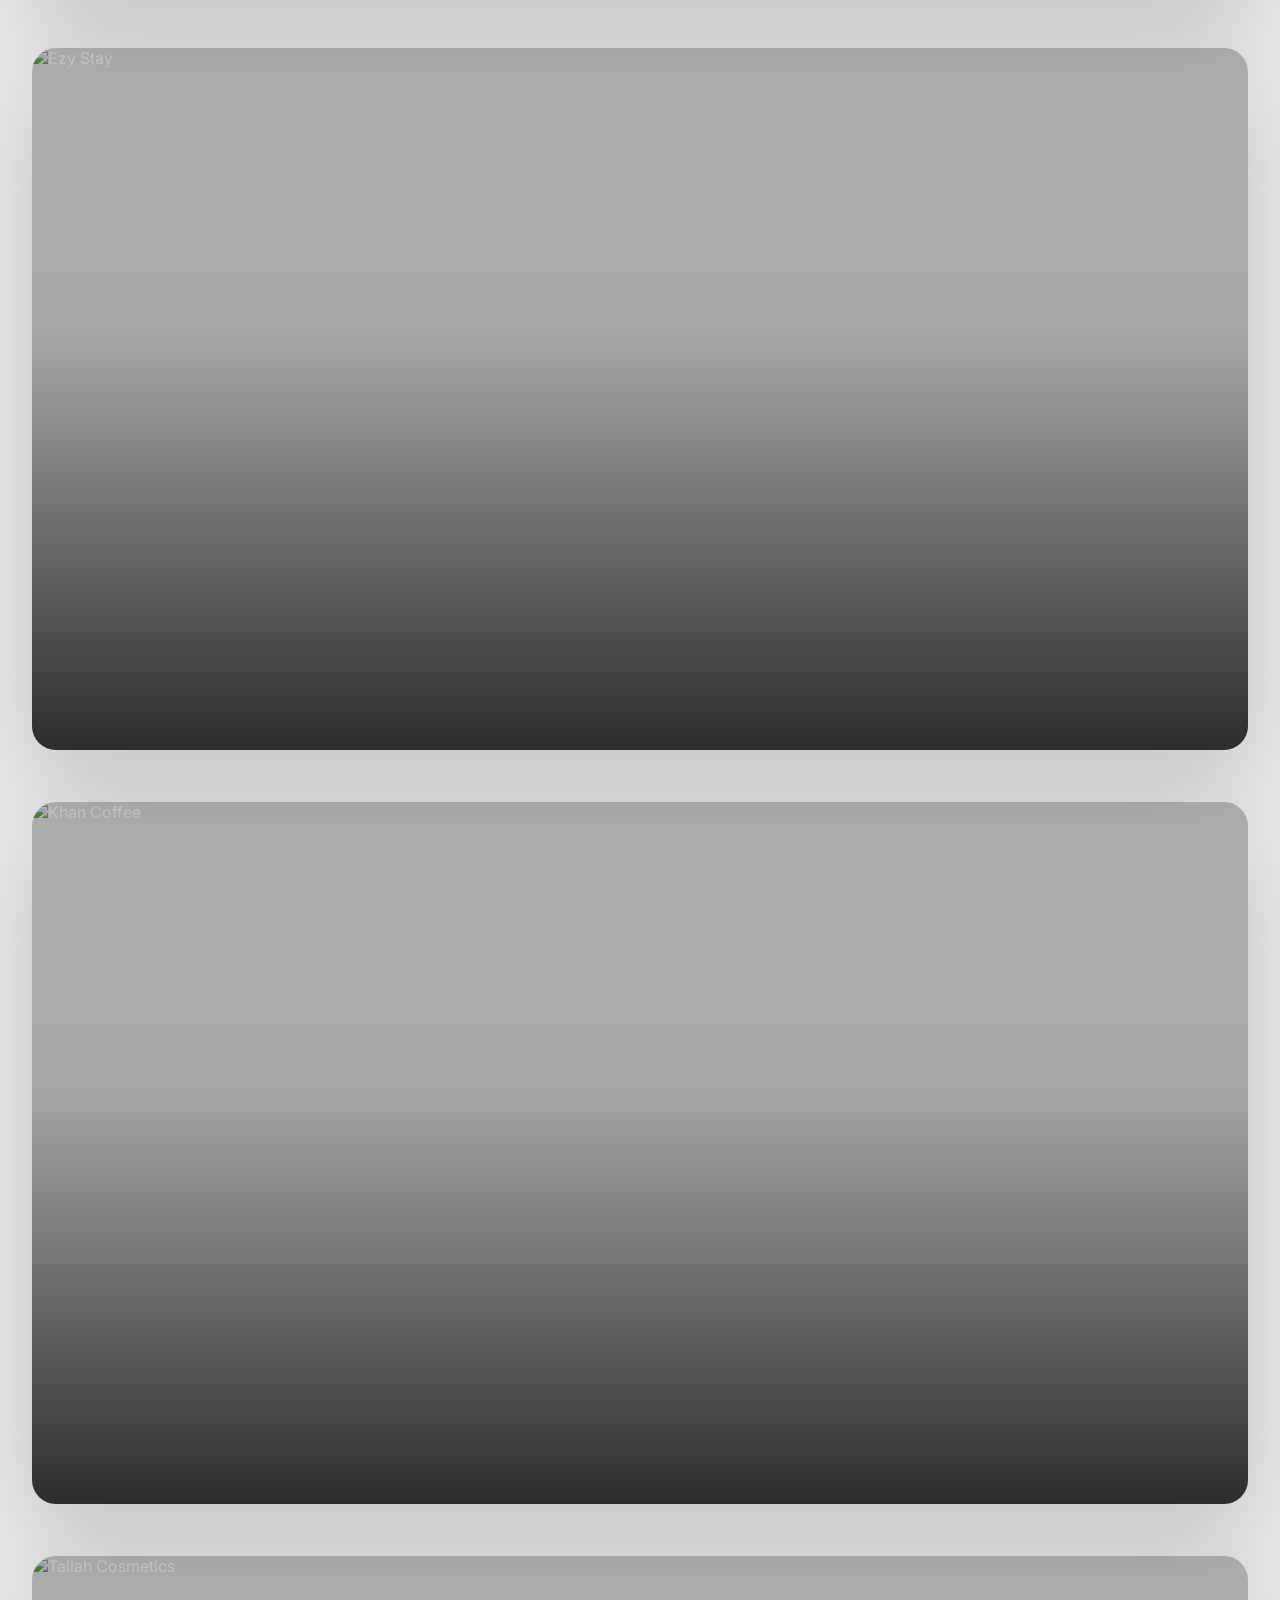
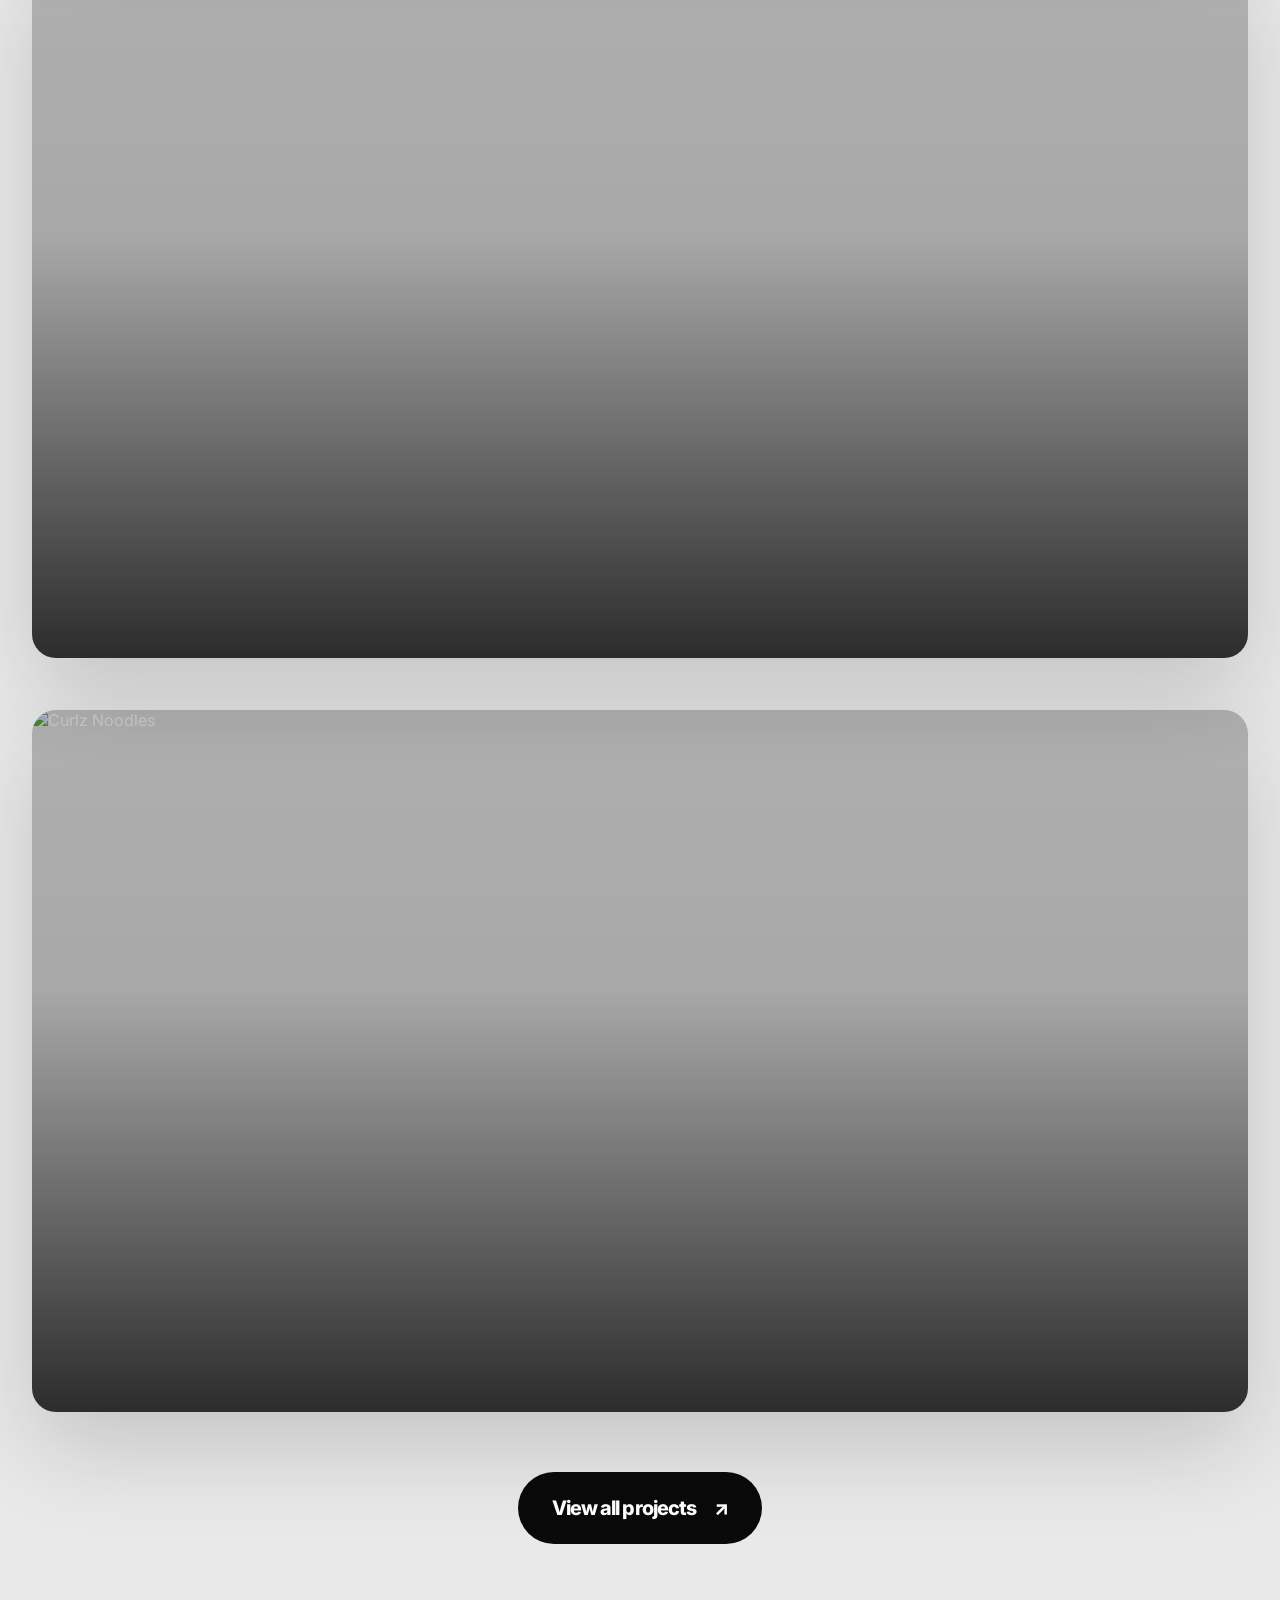
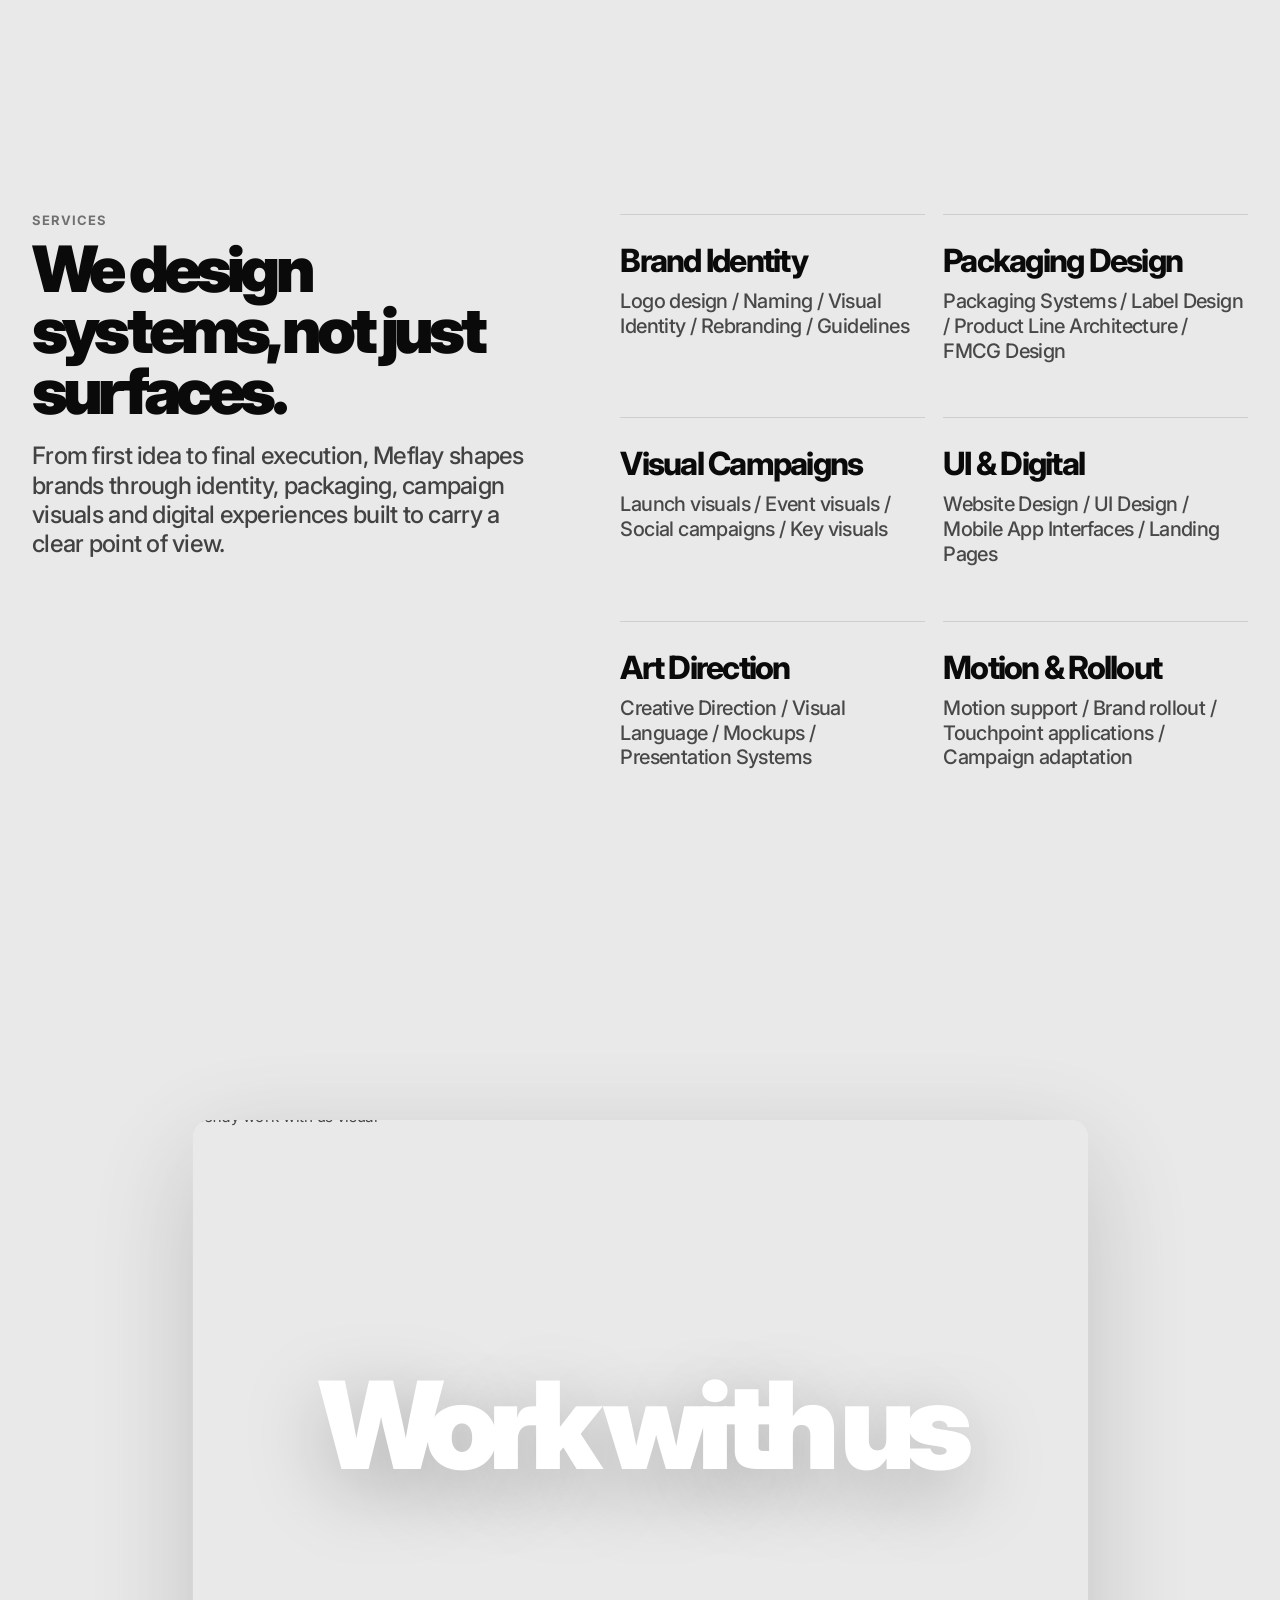
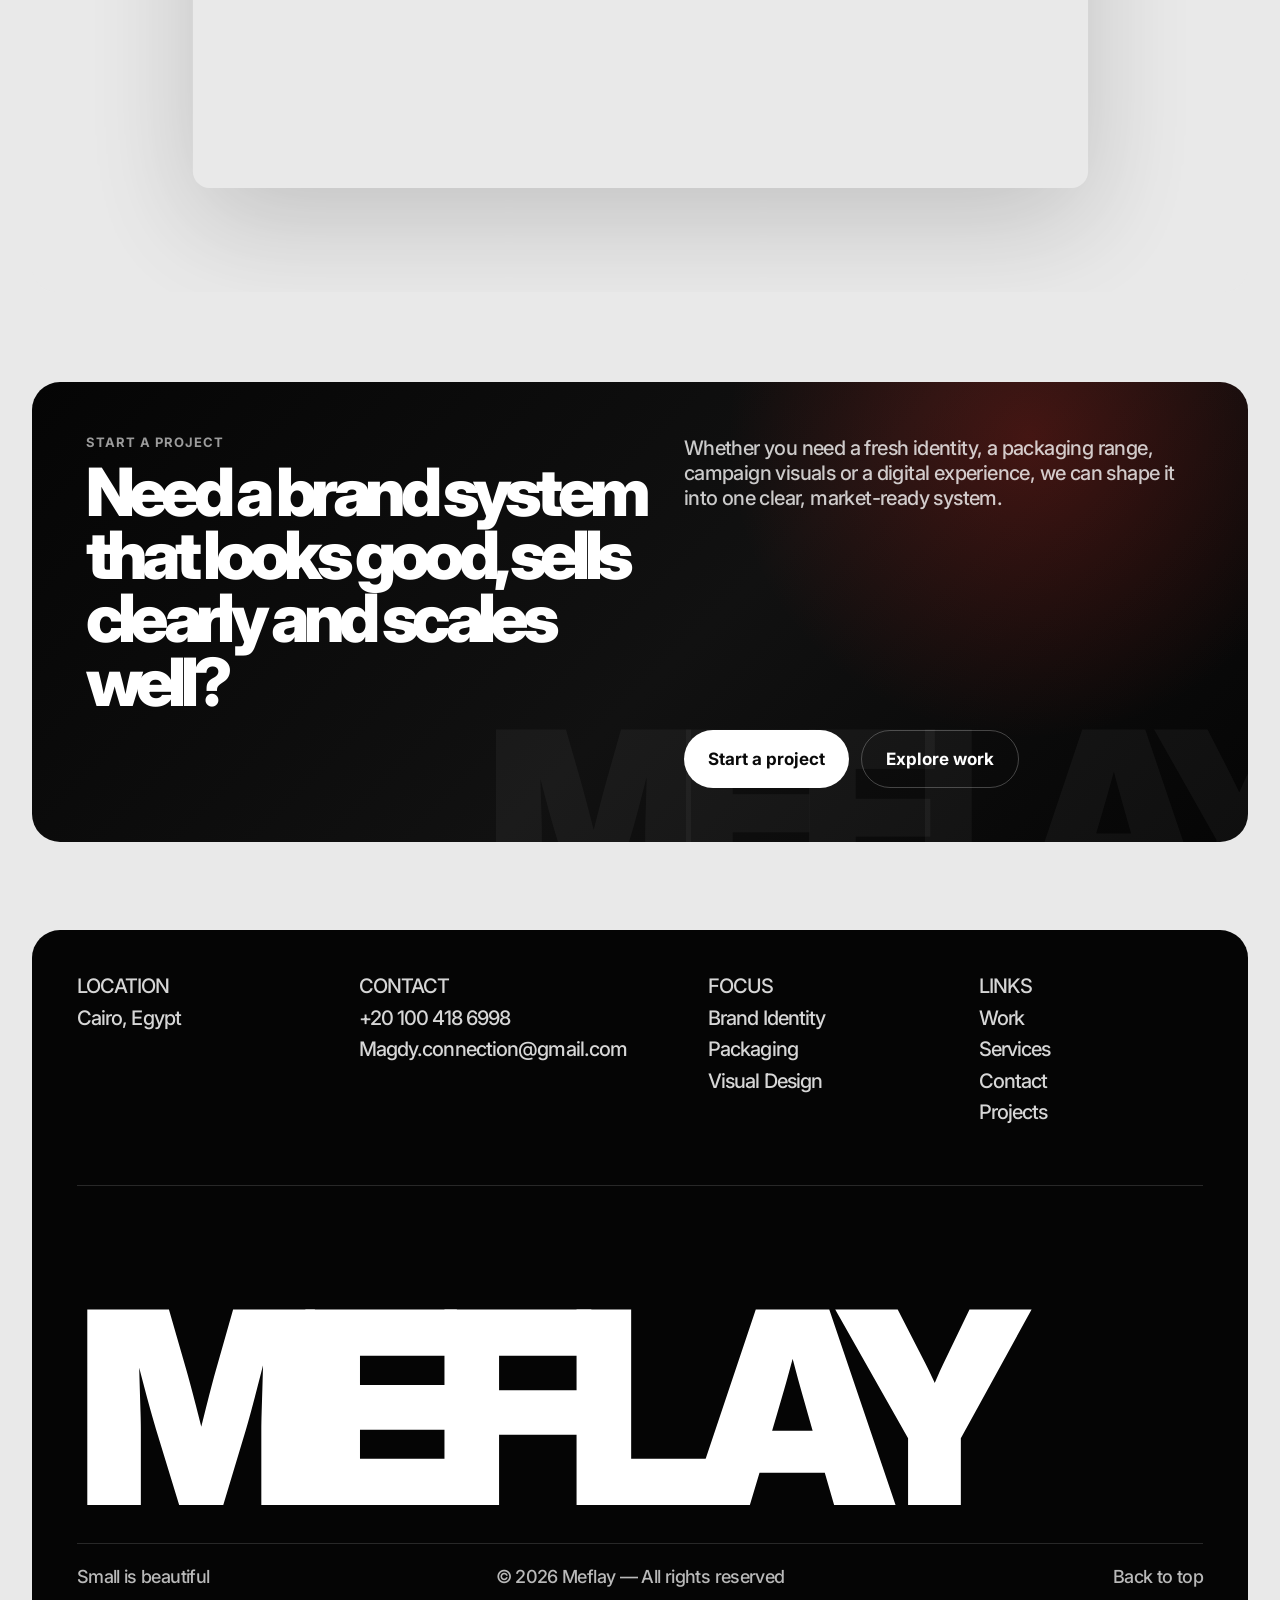
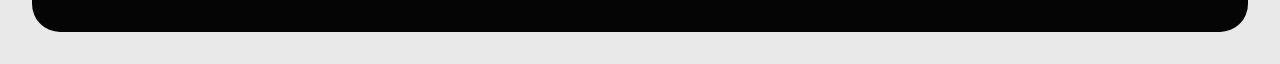
==== commit 10de186d: "Update index.html" ====
--- a/index.html
+++ b/index.html
@@ -4,7 +4,7 @@
   <meta charset="UTF-8" />
   <meta name="viewport" content="width=device-width, initial-scale=1.0" />
 
-  <title>Meflay — Branding & Creative Studio</title>
+  <title>Meflay — Made to Feel. Built to Fly.</title>
   <meta
     name="description"
     content="Meflay is a branding and creative studio crafting identity systems, packaging, campaigns and digital experiences for Saudi and Gulf brands."
@@ -18,14 +18,12 @@
     rel="stylesheet"
   />
 
-  <link rel="stylesheet" href="/css/style.css?v=102" />
+  <link rel="stylesheet" href="/css/style.css?v=110" />
 </head>
 
 <body data-page="home">
   <header class="site-header" id="siteHeader">
-    <a href="/" class="brand" aria-label="Meflay home">
-      meflay<span>.</span>
-    </a>
+    <a href="/" class="brand" aria-label="Meflay home">meflay<span>.</span></a>
 
     <nav class="main-nav desktop-only" aria-label="Main navigation">
       <a href="#work">Work.</a>
@@ -52,7 +50,6 @@
   </header>
 
   <main id="top">
-    <!-- HERO -->
     <section class="hero" id="hero">
       <div class="hero-trail" id="heroTrail" aria-hidden="true"></div>
 
@@ -63,35 +60,36 @@
       </div>
 
       <div class="hero-content">
-        <p class="hero-kicker">Brand Identity • Packaging • Visual Design</p>
+        <p class="hero-kicker">Meflay — brands made to feel</p>
 
         <h1 class="hero-title">
-          <span>BRANDING &amp;</span>
-          <span>CREATIVE</span>
-          <span>STUDIO</span>
+          <span>MADE TO FEEL.</span>
+          <span>BUILT TO FLY.</span>
         </h1>
 
         <p class="hero-subtitle">
-          We build brands that feel sharper, move clearer and stay memorable.
+          Identity, packaging and visual systems for brands that need to land clearly,
+          feel memorable and move across markets.
         </p>
       </div>
     </section>
 
-    <!-- INTRO REVEAL -->
+    <div class="hero-divider" aria-hidden="true">
+      <span></span>
+    </div>
+
     <section class="intro-reveal-section" id="studio">
       <p class="intro-reveal" id="introReveal">
         Meflay creates brand identities, packaging systems, campaign visuals and digital touchpoints for brands that want more than a nice look. We build systems that feel clear, flexible and commercially strong — made to work in the market, not just on a mockup.
       </p>
     </section>
 
-    <!-- SELECTED PROJECTS -->
     <section class="home-projects-section" id="work">
       <div class="section-head reveal">
         <p class="section-label">Selected Work</p>
 
         <div class="section-head-row">
           <h2>Six projects, stacked with intent.</h2>
-
           <a href="/projects/" class="text-link">View all projects</a>
         </div>
       </div>
@@ -106,7 +104,6 @@
       </div>
     </section>
 
-    <!-- SERVICES -->
     <section class="services-section" id="services">
       <div class="services-intro reveal">
         <p class="section-label">Services</p>
@@ -152,7 +149,6 @@
       </div>
     </section>
 
-    <!-- WORK WITH US -->
     <section class="cta-image-section" id="contact">
       <div class="cta-trail" id="ctaTrail" aria-hidden="true"></div>
 
@@ -170,7 +166,6 @@
       </div>
     </section>
 
-    <!-- FINAL CTA -->
     <section class="final-cta-section">
       <div class="final-cta-card reveal">
         <div class="final-cta-left">
@@ -194,7 +189,6 @@
     </section>
   </main>
 
-  <!-- FOOTER -->
   <footer class="site-footer">
     <div class="footer-top">
       <div>
@@ -235,6 +229,6 @@
     </div>
   </footer>
 
-  <script src="/js/main.js?v=102"></script>
+  <script src="/js/main.js?v=110"></script>
 </body>
 </html>
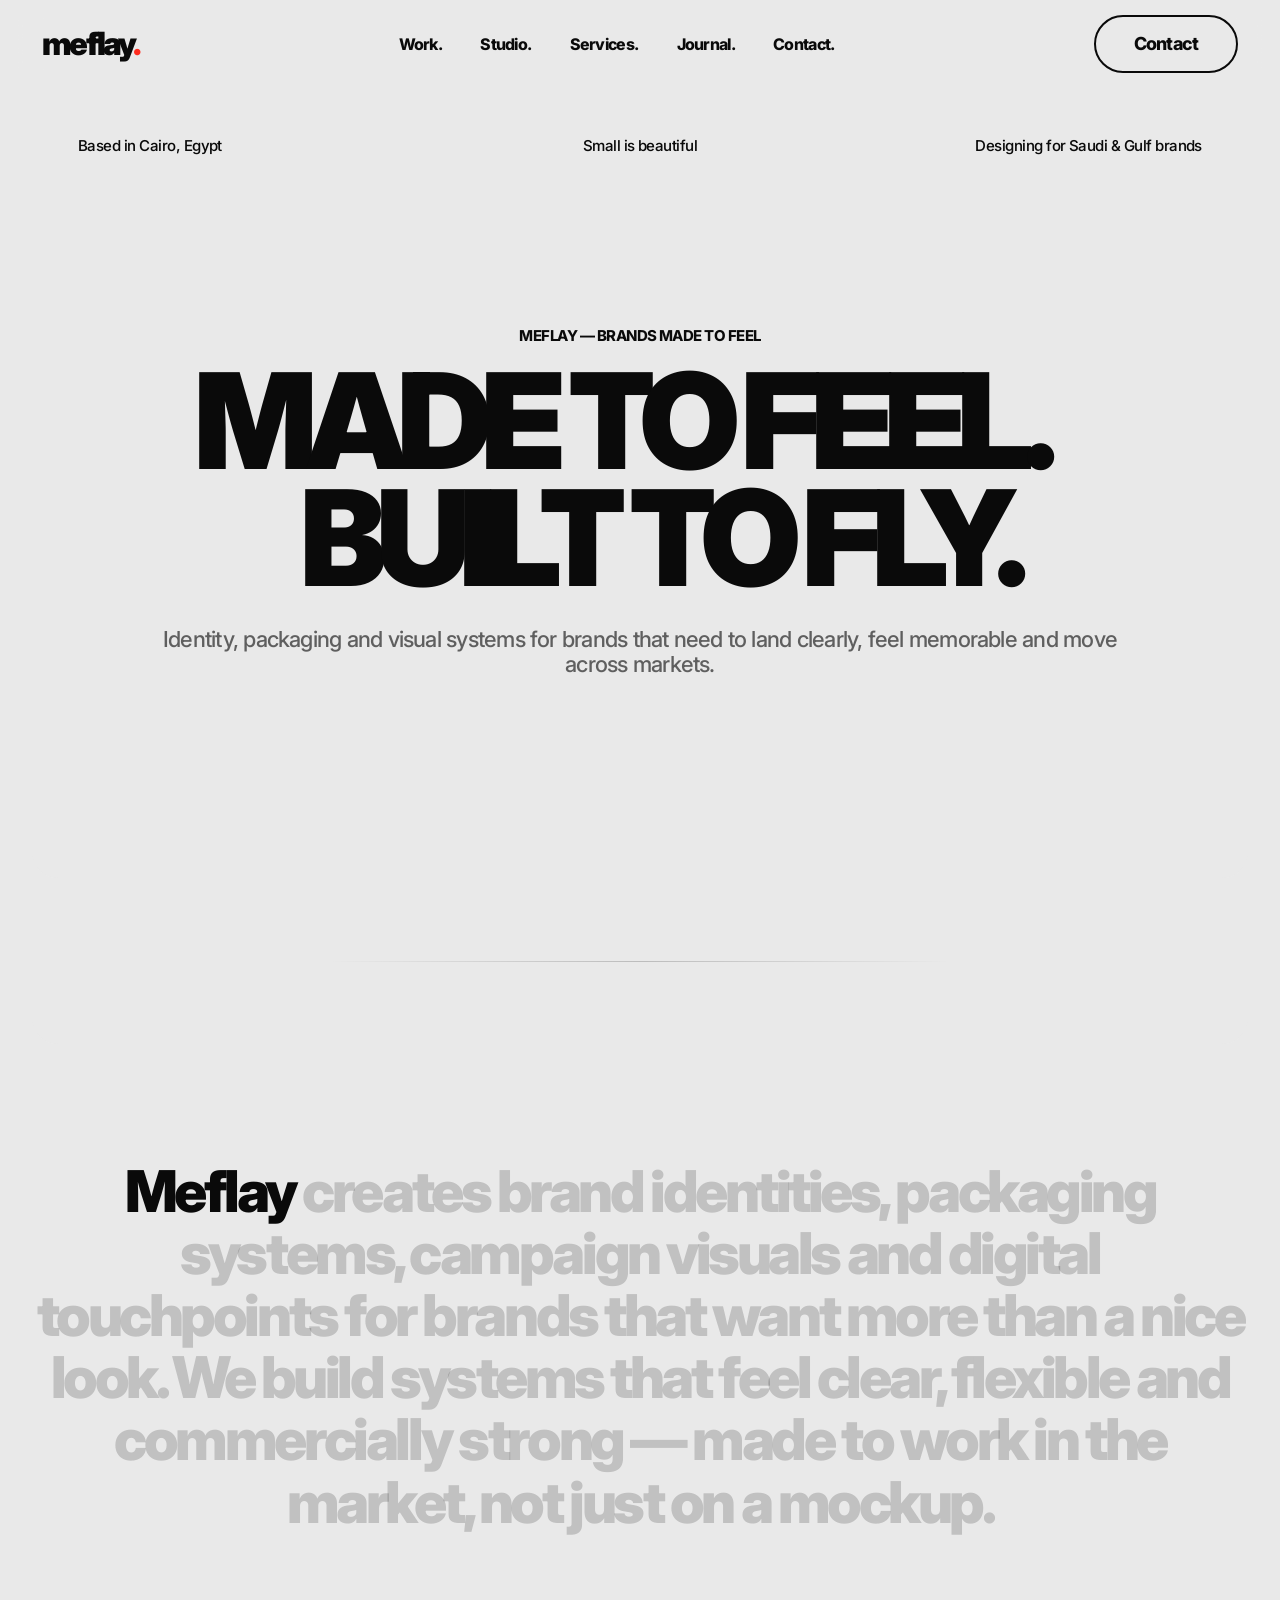
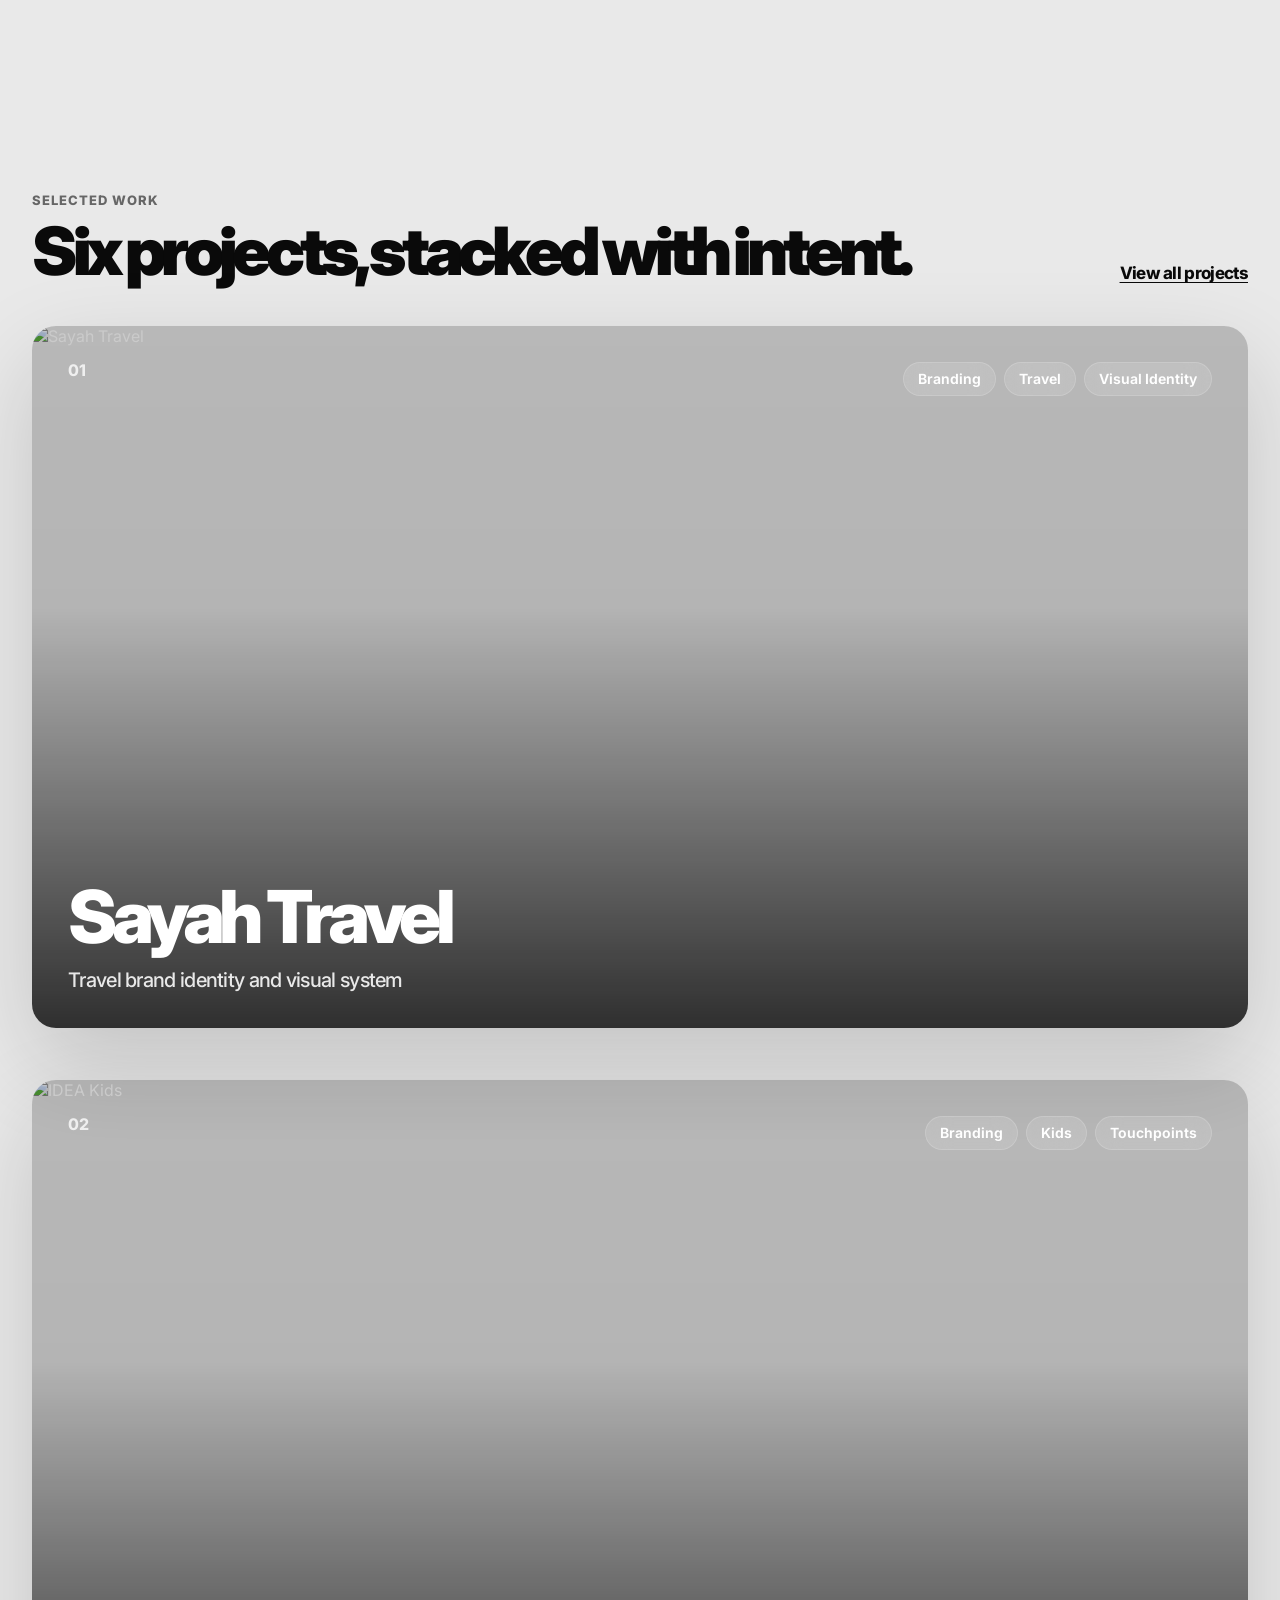
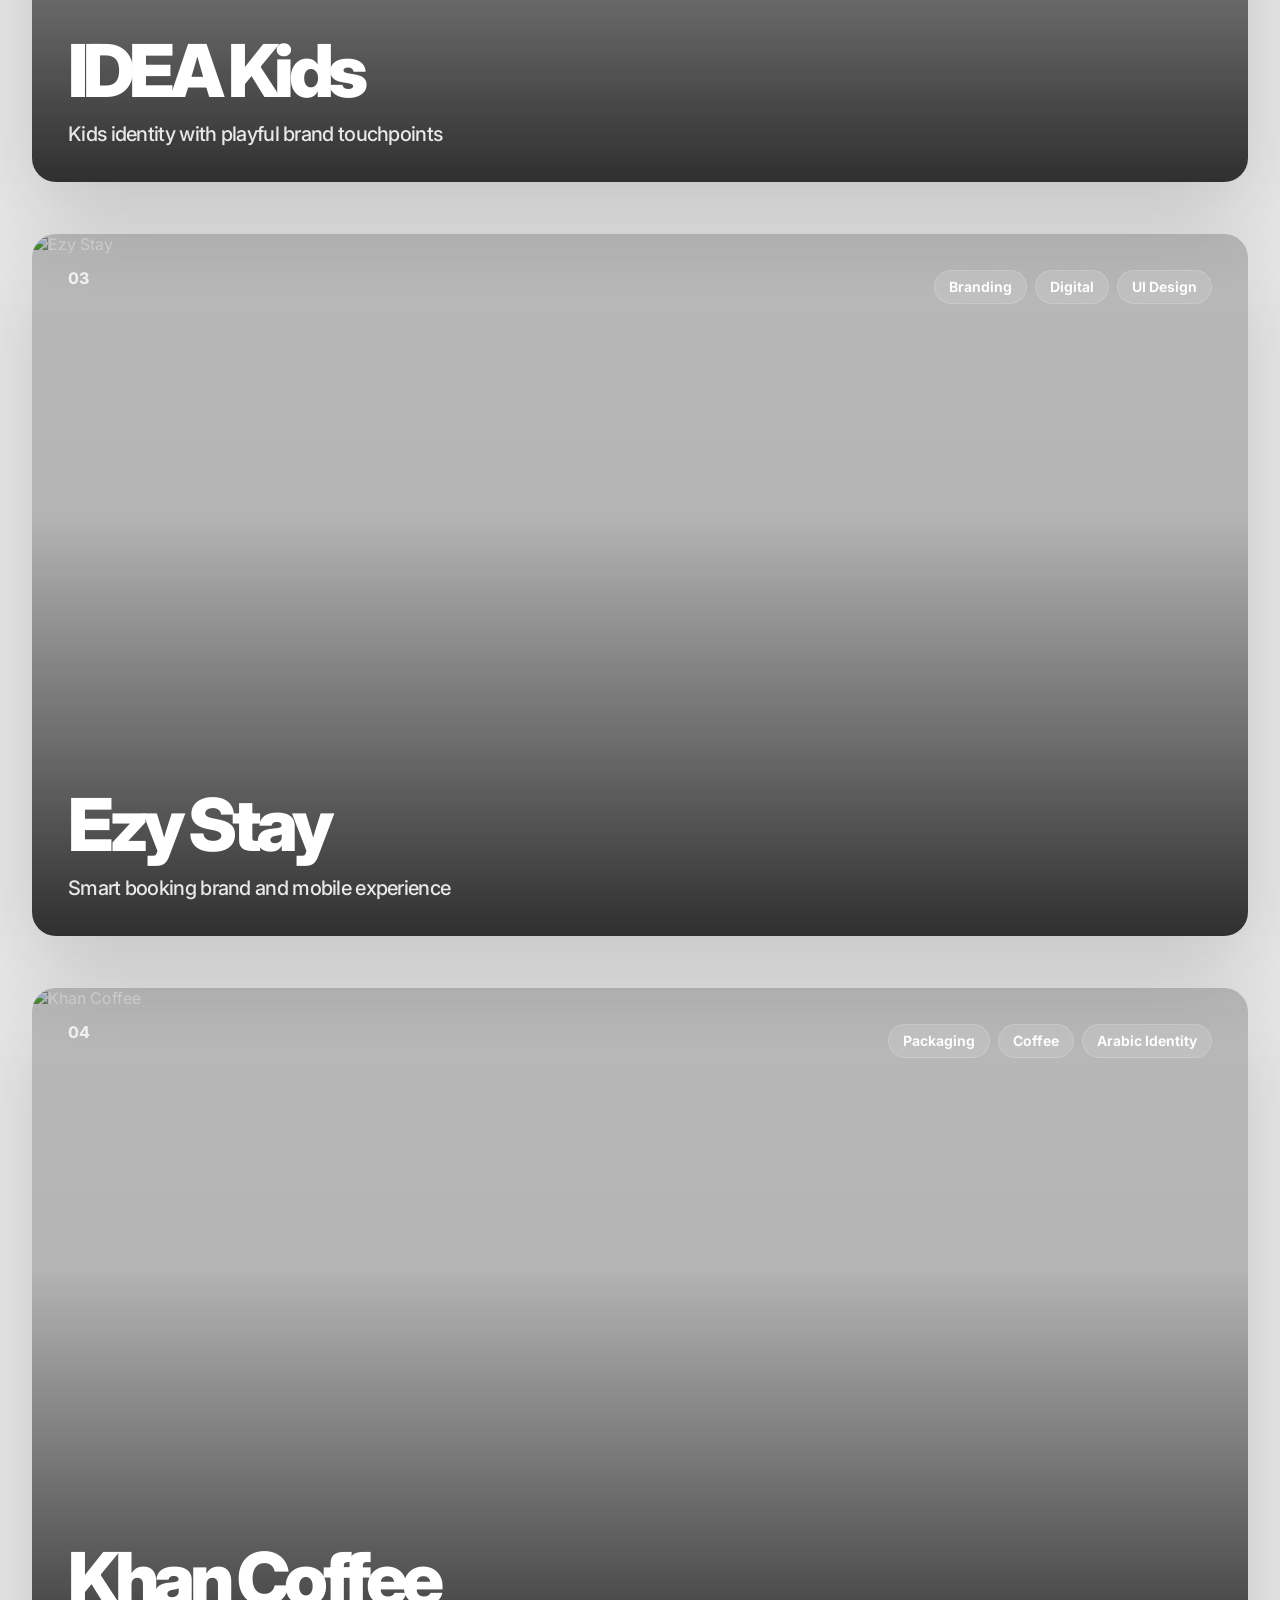
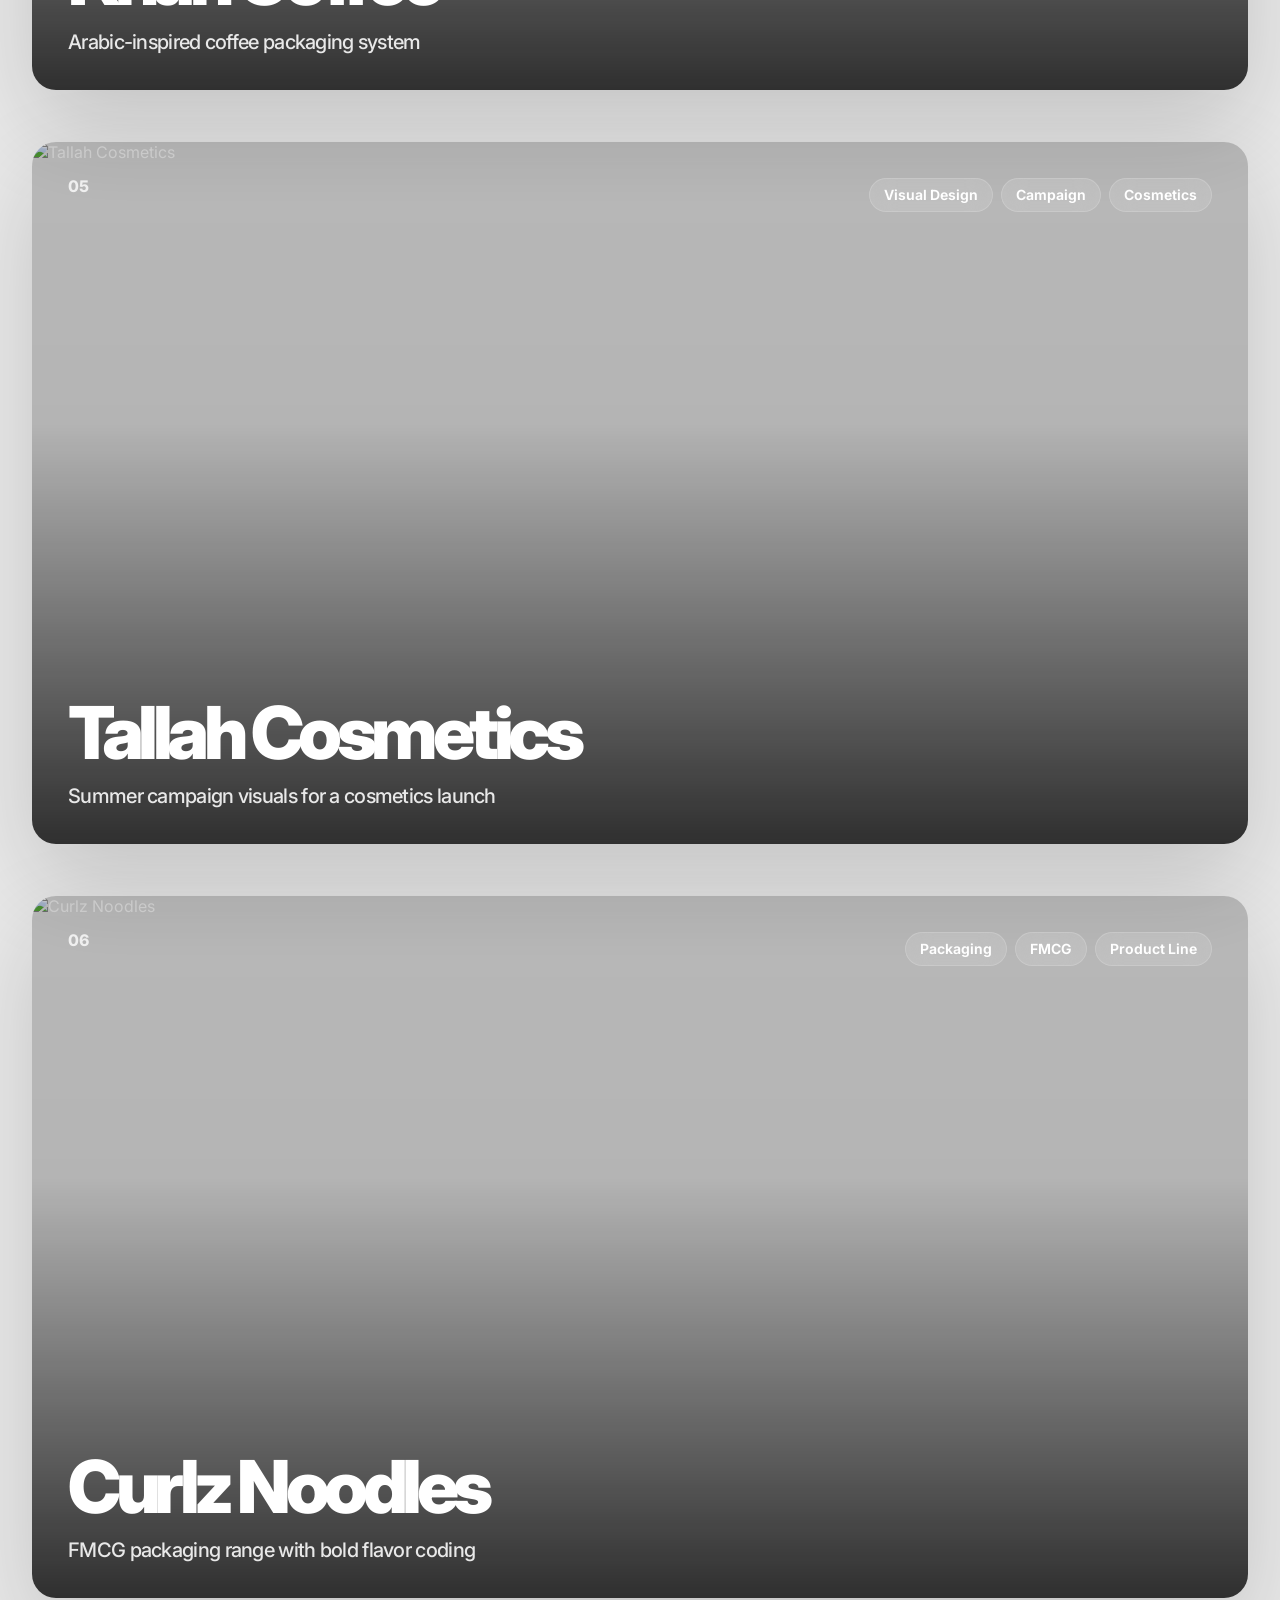
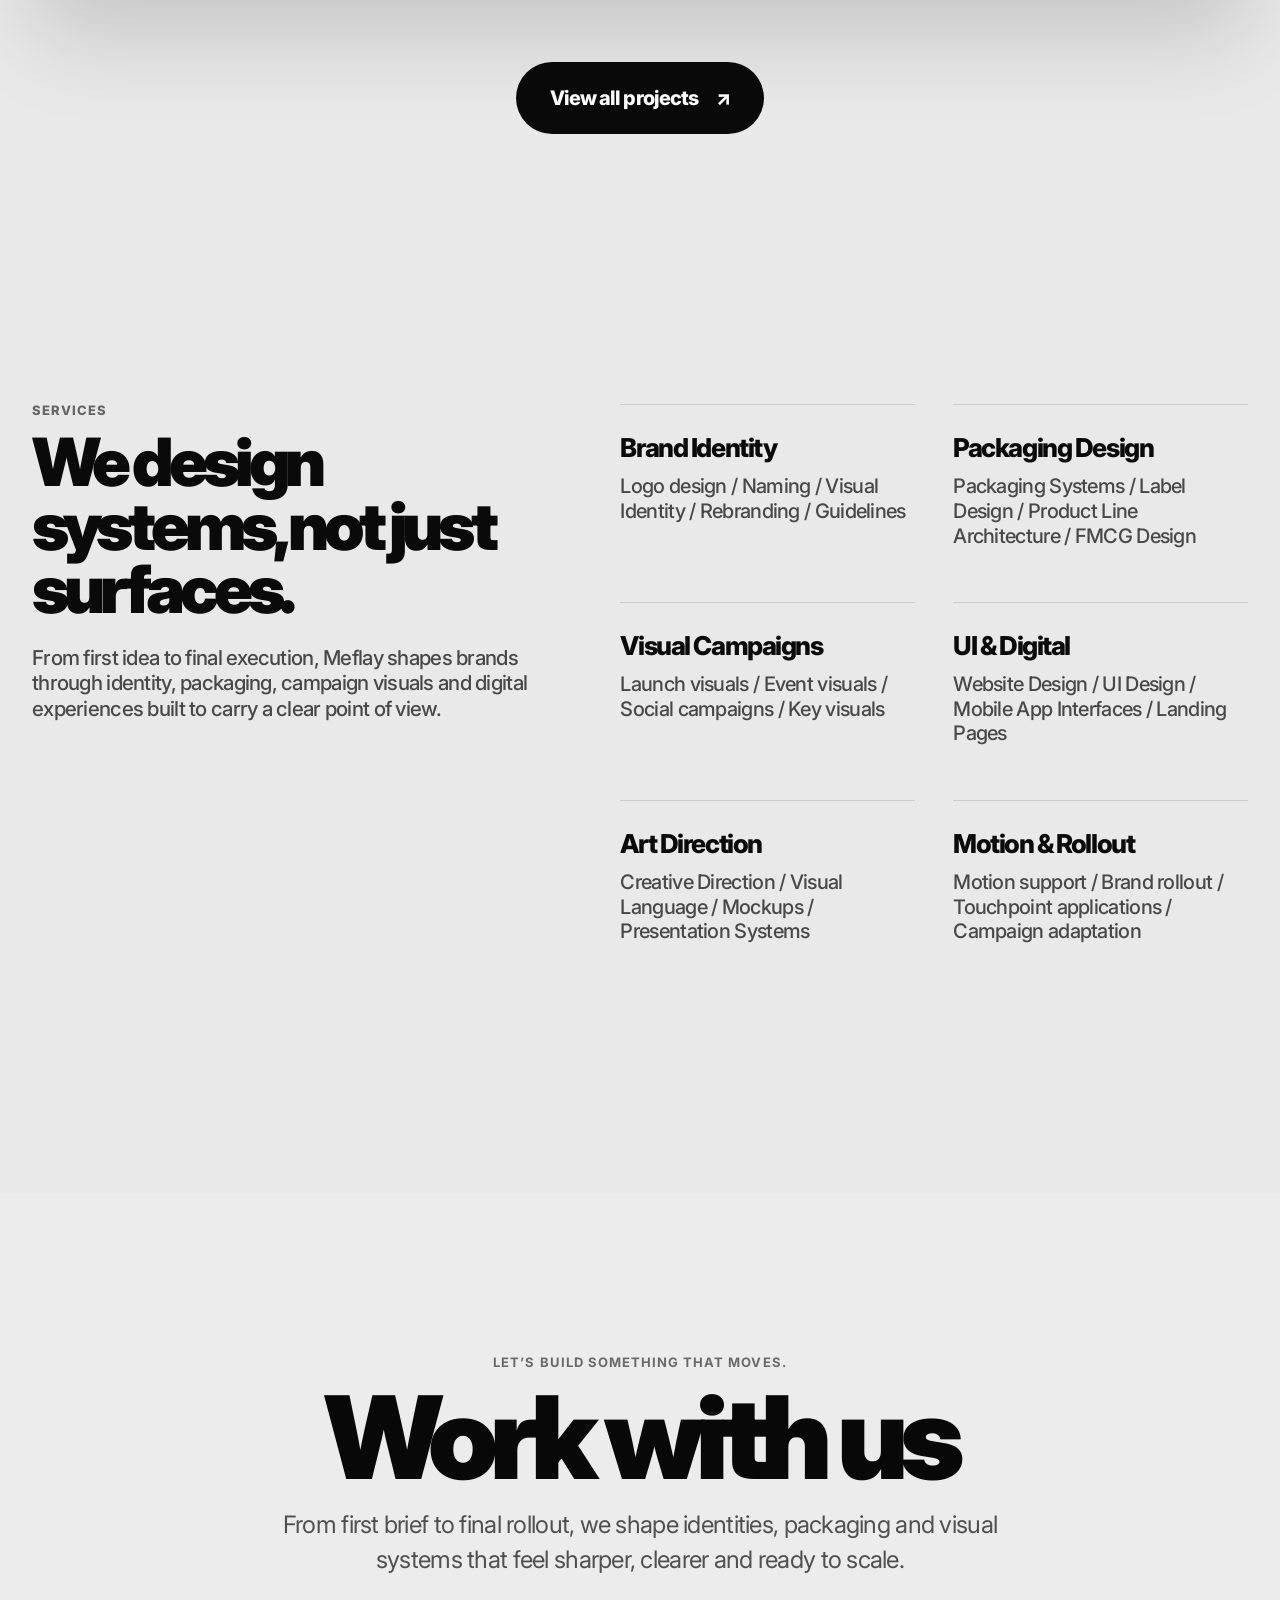
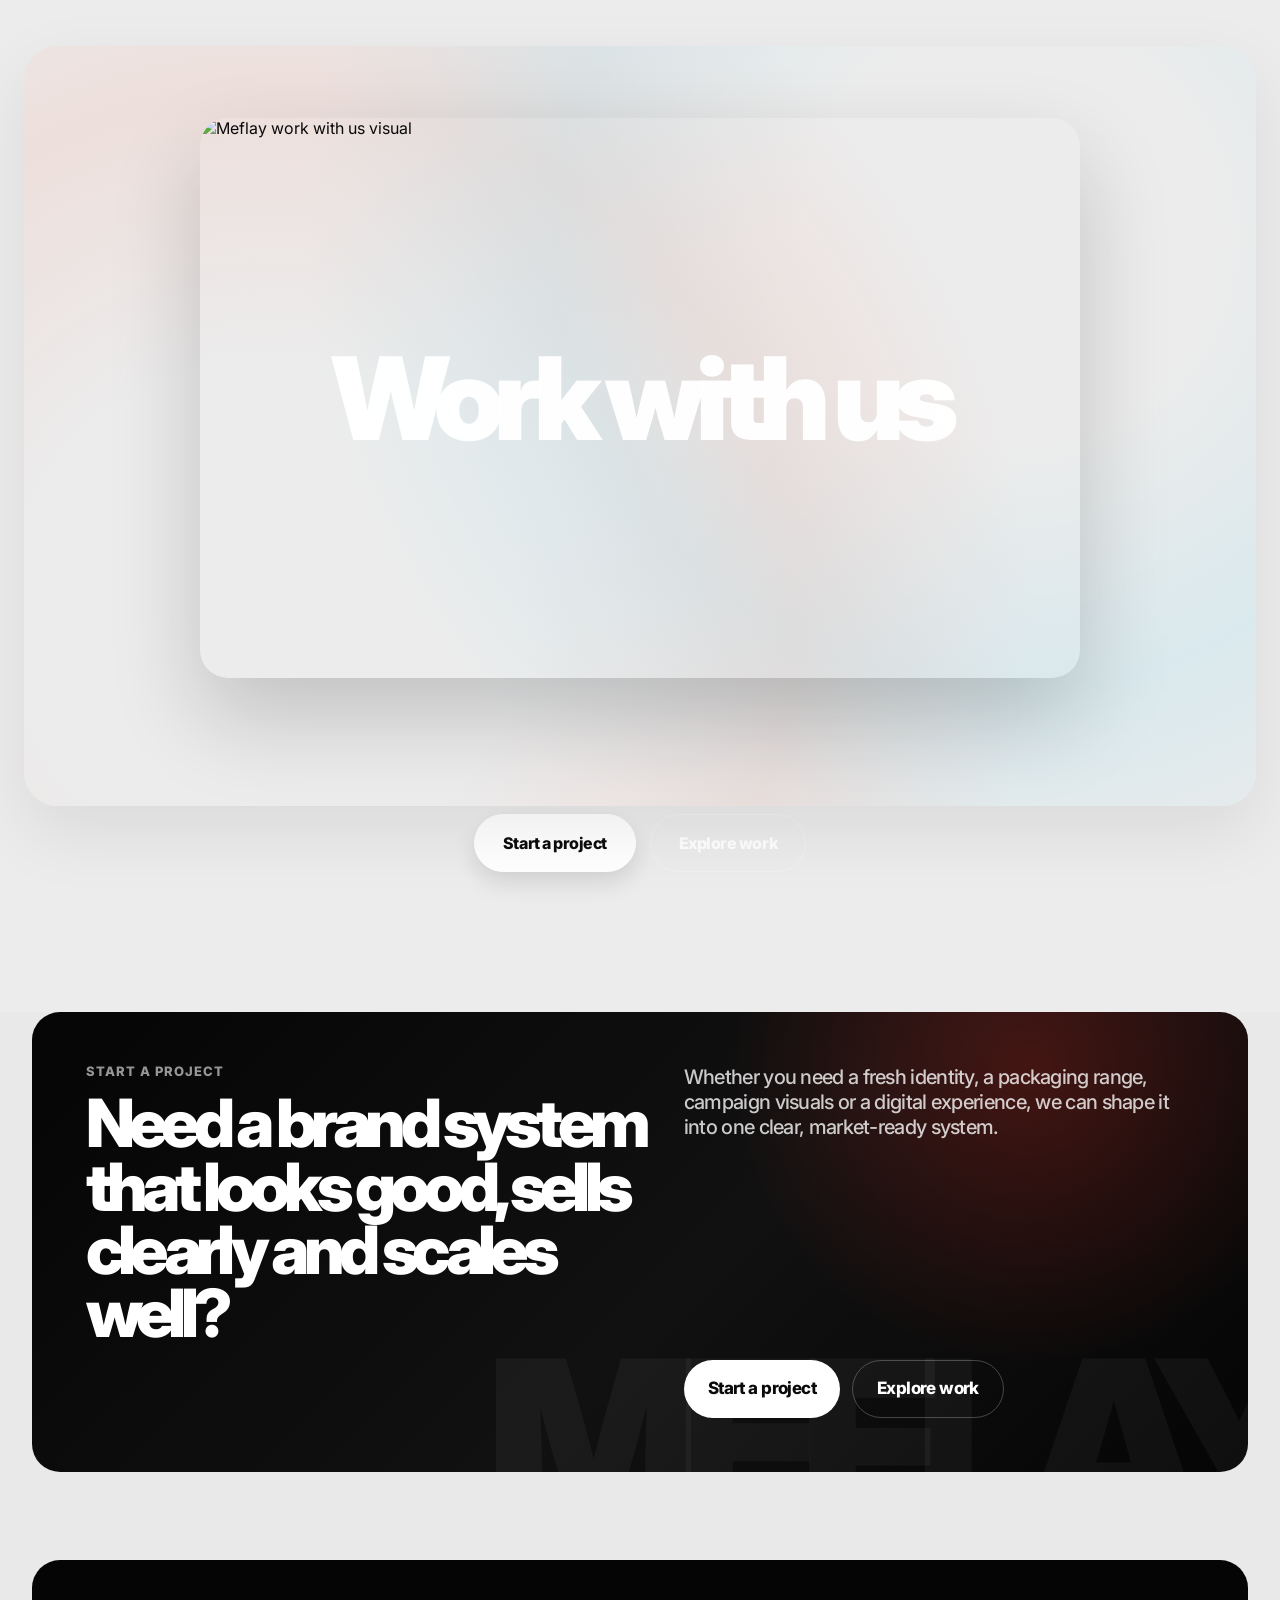
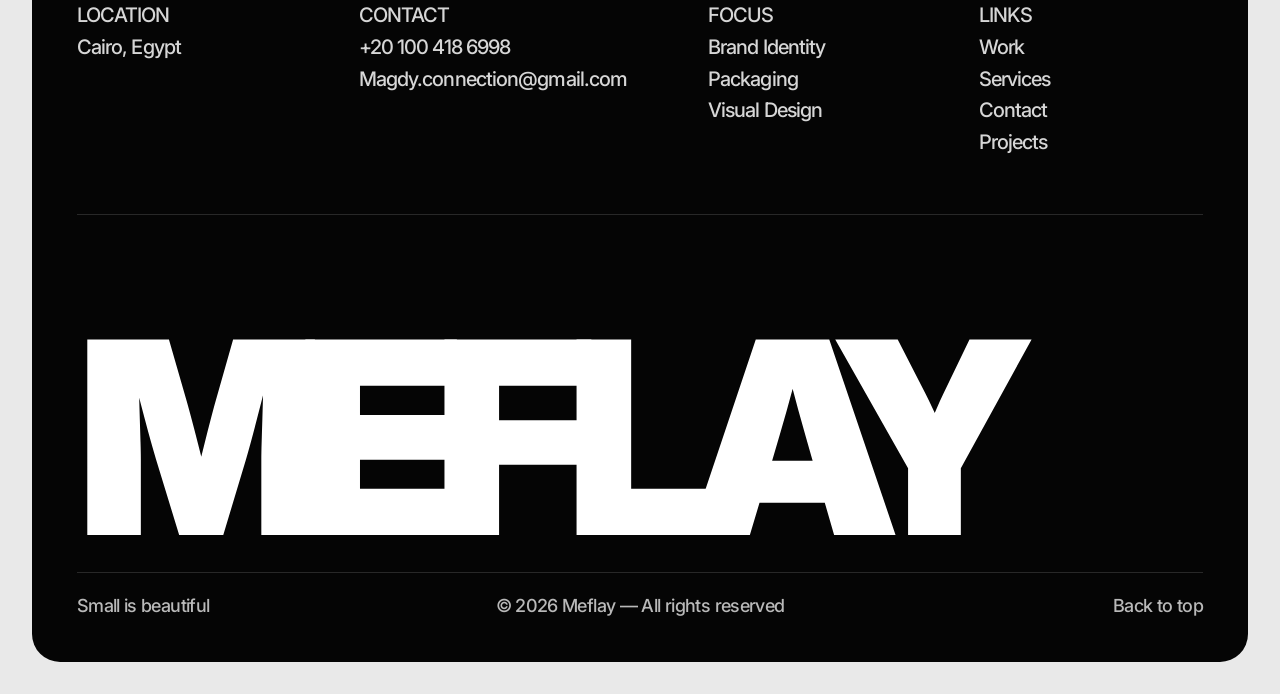
==== commit 9c30f7ca: "Update index.html" ====
--- a/index.html
+++ b/index.html
@@ -18,12 +18,14 @@
     rel="stylesheet"
   />
 
-  <link rel="stylesheet" href="/css/style.css?v=110" />
+  <link rel="stylesheet" href="/css/style.css?v=112" />
 </head>
 
 <body data-page="home">
   <header class="site-header" id="siteHeader">
-    <a href="/" class="brand" aria-label="Meflay home">meflay<span>.</span></a>
+    <a href="/" class="brand" aria-label="Meflay home">
+      meflay<span>.</span>
+    </a>
 
     <nav class="main-nav desktop-only" aria-label="Main navigation">
       <a href="#work">Work.</a>
@@ -50,6 +52,7 @@
   </header>
 
   <main id="top">
+    <!-- HERO -->
     <section class="hero" id="hero">
       <div class="hero-trail" id="heroTrail" aria-hidden="true"></div>
 
@@ -74,22 +77,26 @@
       </div>
     </section>
 
+    <!-- HERO DIVIDER -->
     <div class="hero-divider" aria-hidden="true">
       <span></span>
     </div>
 
+    <!-- INTRO REVEAL -->
     <section class="intro-reveal-section" id="studio">
       <p class="intro-reveal" id="introReveal">
         Meflay creates brand identities, packaging systems, campaign visuals and digital touchpoints for brands that want more than a nice look. We build systems that feel clear, flexible and commercially strong — made to work in the market, not just on a mockup.
       </p>
     </section>
 
+    <!-- SELECTED PROJECTS -->
     <section class="home-projects-section" id="work">
       <div class="section-head reveal">
         <p class="section-label">Selected Work</p>
 
         <div class="section-head-row">
           <h2>Six projects, stacked with intent.</h2>
+
           <a href="/projects/" class="text-link">View all projects</a>
         </div>
       </div>
@@ -104,6 +111,7 @@
       </div>
     </section>
 
+    <!-- SERVICES -->
     <section class="services-section" id="services">
       <div class="services-intro reveal">
         <p class="section-label">Services</p>
@@ -149,23 +157,53 @@
       </div>
     </section>
 
-    <section class="cta-image-section" id="contact">
-      <div class="cta-trail" id="ctaTrail" aria-hidden="true"></div>
-
-      <div class="cta-image-wrap">
-        <img
-          src="https://ik.imagekit.io/42ah9dpycq/New%20Folder/Anothern-CTA.jpg"
-          alt="Meflay work with us visual"
-          class="cta-image"
-          loading="lazy"
-        />
-      </div>
-
-      <div class="cta-overlay">
-        <h2>Work with us</h2>
-      </div>
-    </section>
-
+    <!-- WORK WITH US — UPDATED -->
+    <section class="mwus-section" id="workWithUs">
+      <span id="contact" class="anchor-target" aria-hidden="true"></span>
+
+      <div class="mwus-shell">
+        <div class="mwus-head">
+          <p class="mwus-kicker">Let’s build something that moves.</p>
+
+          <h2 class="mwus-title">Work with us</h2>
+
+          <p class="mwus-text">
+            From first brief to final rollout, we shape identities, packaging and
+            visual systems that feel sharper, clearer and ready to scale.
+          </p>
+        </div>
+
+        <div class="mwus-stage" id="mwusStage">
+          <div class="mwus-glow mwus-glow-left"></div>
+          <div class="mwus-glow mwus-glow-right"></div>
+
+          <div class="mwus-media-wrap">
+            <img
+              src="https://ik.imagekit.io/42ah9dpycq/New%20Folder/Anothern-CTA.jpg"
+              alt="Meflay work with us visual"
+              class="mwus-media"
+              loading="lazy"
+            />
+
+            <h3 class="mwus-overlay-title">Work with us</h3>
+          </div>
+
+          <div class="mwus-float-layer" id="mwusFloatLayer" aria-hidden="true"></div>
+        </div>
+
+        <div class="mwus-actions">
+          <a href="mailto:Magdy.connection@gmail.com" class="mwus-btn mwus-btn-primary">
+            Start a project
+          </a>
+
+          <a href="/projects/" class="mwus-btn mwus-btn-secondary">
+            Explore work
+          </a>
+        </div>
+      </div>
+    </section>
+
+    <!-- FINAL CTA -->
     <section class="final-cta-section">
       <div class="final-cta-card reveal">
         <div class="final-cta-left">
@@ -189,6 +227,7 @@
     </section>
   </main>
 
+  <!-- FOOTER -->
   <footer class="site-footer">
     <div class="footer-top">
       <div>
@@ -229,6 +268,6 @@
     </div>
   </footer>
 
-  <script src="/js/main.js?v=110"></script>
+  <script src="/js/main.js?v=112"></script>
 </body>
 </html>
--- a/css/style.css
+++ b/css/style.css
@@ -2,14 +2,15 @@
   --bg: #e9e9e9;
   --white: #ffffff;
   --black: #0a0a0a;
-  --muted: #707070;
-  --line: rgba(10, 10, 10, 0.12);
+  --muted: #666666;
+  --line: rgba(10, 10, 10, 0.13);
   --soft-line: rgba(255, 255, 255, 0.14);
-  --card: #151515;
-  --radius: 20px;
+  --red: #ff2d20;
+  --blue: #2ec8f0;
+  --radius: 24px;
   --ease: cubic-bezier(0.22, 1, 0.36, 1);
-  --container: min(1680px, calc(100% - 64px));
-  --font: "Inter", sans-serif;
+  --container: min(1780px, calc(100% - 64px));
+  --font: "Inter", system-ui, -apple-system, BlinkMacSystemFont, "Segoe UI", sans-serif;
 }
 
 * {
@@ -18,16 +19,23 @@
 
 html {
   scroll-behavior: smooth;
+  background: var(--bg);
 }
 
 body {
   margin: 0;
+  min-height: 100vh;
   font-family: var(--font);
   background: var(--bg);
   color: var(--black);
   overflow-x: hidden;
+  cursor: none;
   -webkit-font-smoothing: antialiased;
   text-rendering: optimizeLegibility;
+}
+
+body.menu-open {
+  overflow: hidden;
 }
 
 a {
@@ -48,6 +56,11 @@
   cursor: pointer;
 }
 
+::selection {
+  background: var(--red);
+  color: var(--white);
+}
+
 .mobile-only {
   display: none !important;
 }
@@ -56,1131 +69,8 @@
   display: flex;
 }
 
-.section-label {
-  margin: 0 0 12px;
-  font-size: 13px;
-  line-height: 1;
-  letter-spacing: 0.08em;
-  text-transform: uppercase;
-  color: var(--muted);
-  font-weight: 700;
-}
-
-.section-label.light {
-  color: rgba(255, 255, 255, 0.6);
-}
-
-.text-link {
-  font-size: 18px;
-  font-weight: 600;
-  line-height: 1;
-  text-decoration: underline;
-  text-underline-offset: 4px;
-}
-
-.reveal {
-  opacity: 0;
-  transform: translateY(32px);
-  transition: opacity 0.8s var(--ease), transform 0.8s var(--ease);
-}
-
-.reveal.is-visible {
-  opacity: 1;
-  transform: translateY(0);
-}
-
-/* Header */
-.site-header {
-  position: fixed;
-  top: 0;
-  left: 0;
-  width: 100%;
-  height: 88px;
-  padding: 0 32px;
-  display: grid;
-  grid-template-columns: auto 1fr auto;
-  align-items: center;
-  gap: 24px;
-  z-index: 1000;
-  background: rgba(233, 233, 233, 0.88);
-  backdrop-filter: blur(18px);
-  border-bottom: 1px solid transparent;
-  transition: all 0.3s ease;
-}
-
-.site-header.scrolled {
-  height: 76px;
-  border-bottom-color: var(--line);
-}
-
-.brand {
-  font-size: clamp(32px, 2.2vw, 52px);
-  line-height: 1;
-  font-weight: 900;
-  letter-spacing: -0.08em;
-}
-
-.brand span {
-  color: #ff2d20;
-}
-
-.main-nav {
-  justify-content: center;
-  align-items: center;
-  gap: clamp(18px, 2.2vw, 42px);
-}
-
-.main-nav a {
-  font-size: clamp(16px, 1.05vw, 22px);
-  font-weight: 700;
-  letter-spacing: -0.04em;
-}
-
-.header-cta {
-  align-items: center;
-  justify-content: center;
-  min-width: 142px;
-  height: 56px;
-  padding: 0 28px;
-  border-radius: 999px;
-  border: 2px solid var(--black);
-  font-size: 18px;
-  font-weight: 700;
-  transition: all 0.3s var(--ease);
-}
-
-.header-cta:hover {
-  background: var(--black);
-  color: var(--white);
-}
-
-.menu-toggle {
-  width: 52px;
-  height: 52px;
-  border: 1.5px solid var(--black);
-  border-radius: 50%;
-  align-items: center;
-  justify-content: center;
-  flex-direction: column;
-  gap: 5px;
-}
-
-.menu-toggle span {
-  display: block;
-  width: 18px;
-  height: 2px;
-  background: var(--black);
-}
-
-.mobile-menu {
-  position: fixed;
-  top: 88px;
-  left: 16px;
-  right: 16px;
-  padding: 20px;
-  background: var(--white);
-  border-radius: 18px;
-  box-shadow: 0 18px 48px rgba(0, 0, 0, 0.12);
-  display: none;
-  flex-direction: column;
-  gap: 14px;
-}
-
-.mobile-menu a {
-  font-size: 22px;
-  font-weight: 700;
-}
-
-/* HERO */
-.hero {
-  position: relative;
-  width: var(--container);
-  margin: 110px auto 0;
-  min-height: calc(100vh - 142px);
-  padding: 28px 32px 28px;
-  display: flex;
-  flex-direction: column;
-  justify-content: space-between;
-  border-radius: 24px;
-  background: var(--bg);
-  overflow: hidden;
-}
-
-.hero-topline {
-  display: grid;
-  grid-template-columns: 1fr 1fr 1fr;
-  gap: 16px;
-  font-size: 16px;
-  font-weight: 500;
-  letter-spacing: -0.03em;
-}
-
-.hero-topline span:nth-child(2) {
-  text-align: center;
-}
-
-.hero-topline span:nth-child(3) {
-  text-align: right;
-}
-
-.hero-content {
-  padding: 30px 0 6px;
-}
-
-.hero-kicker {
-  margin: 0 0 12px;
-  font-size: 18px;
-  font-weight: 700;
-  letter-spacing: -0.03em;
-}
-
-.hero-title {
-  margin: 0;
-  font-size: clamp(78px, 10vw, 204px);
-  line-height: 0.9;
-  letter-spacing: -0.085em;
-  font-weight: 900;
-  max-width: 100%;
-}
-
-.hero-title span {
-  display: block;
-}
-
-.hero-subtitle {
-  max-width: 760px;
-  margin: 16px 0 0;
-  font-size: clamp(22px, 1.65vw, 30px);
-  line-height: 1.15;
-  color: rgba(10, 10, 10, 0.72);
-  font-weight: 500;
-  letter-spacing: -0.03em;
-}
-
-.hero-trail,
-.cta-trail {
-  position: absolute;
-  inset: 0;
-  pointer-events: none;
-  overflow: hidden;
-}
-
-.trail-item {
-  position: absolute;
-  width: 180px;
-  aspect-ratio: 4 / 5;
-  object-fit: cover;
-  border-radius: 12px;
-  transform: translate(-50%, -50%) scale(0.7);
-  opacity: 0;
-  transition: opacity 0.45s var(--ease), transform 0.45s var(--ease);
-  box-shadow: 0 24px 60px rgba(0, 0, 0, 0.18);
-}
-
-.trail-item.show {
-  opacity: 1;
-  transform: translate(-50%, -50%) scale(1);
-}
-
-.trail-pill {
-  position: absolute;
-  padding: 12px 16px;
-  border-radius: 999px;
-  background: #2ec8f0;
-  color: var(--white);
-  font-size: 15px;
-  font-weight: 700;
-  transform: translate(-50%, -50%) scale(0.7);
-  opacity: 0;
-  transition: opacity 0.45s var(--ease), transform 0.45s var(--ease);
-}
-
-.trail-pill.show {
-  opacity: 1;
-  transform: translate(-50%, -50%) scale(1);
-}
-
-/* Intro reveal */
-.intro-reveal-section {
-  width: var(--container);
-  margin: 0 auto;
-  padding: 120px 0 120px;
-}
-
-.intro-reveal {
-  margin: 0 auto;
-  max-width: 1480px;
-  text-align: center;
-  font-size: clamp(40px, 4.5vw, 90px);
-  line-height: 1.08;
-  letter-spacing: -0.06em;
-  font-weight: 800;
-}
-
-.intro-reveal span {
-  color: rgba(10, 10, 10, 0.18);
-  transition: color 0.18s linear;
-}
-
-.intro-reveal span.active {
-  color: rgba(10, 10, 10, 1);
-}
-
-/* Section heads */
-.section-head {
-  width: var(--container);
-  margin: 0 auto 28px;
-}
-
-.section-head.small {
-  margin-bottom: 24px;
-}
-
-.section-head-row {
-  display: flex;
-  align-items: flex-end;
-  justify-content: space-between;
-  gap: 20px;
-}
-
-.section-head h2 {
-  margin: 0;
-  font-size: clamp(40px, 3.8vw, 82px);
-  line-height: 0.95;
-  letter-spacing: -0.07em;
-  font-weight: 900;
-}
-
-/* Stacked projects */
-.home-projects-section {
-  padding: 0 0 120px;
-}
-
-.stacked-projects {
-  width: var(--container);
-  margin: 0 auto;
-  display: grid;
-  gap: 34px;
-}
-
-.project-stack-card {
-  position: sticky;
-  top: 96px;
-  min-height: 82vh;
-  border-radius: 22px;
-  overflow: hidden;
-  box-shadow: 0 28px 80px rgba(0, 0, 0, 0.14);
-}
-
-.project-stack-card a {
-  display: block;
-  position: relative;
-  width: 100%;
-  height: 82vh;
-  min-height: 640px;
-  color: var(--white);
-}
-
-.project-stack-card img,
-.project-card img,
-.related-card img,
-.cover-media img,
-.gallery-item img,
-.gallery-item video,
-.cta-image {
-  width: 100%;
-  height: 100%;
-  object-fit: cover;
-}
-
-.project-stack-card::after,
-.project-card::after,
-.related-card::after {
-  content: "";
-  position: absolute;
-  inset: 0;
-  background:
-    linear-gradient(180deg, rgba(0, 0, 0, 0.12), rgba(0, 0, 0, 0.16) 40%, rgba(0, 0, 0, 0.78)),
-    linear-gradient(0deg, rgba(0, 0, 0, 0.14), rgba(0, 0, 0, 0.14));
-  pointer-events: none;
-  z-index: 1;
-}
-
-.project-stack-inner,
-.project-card-inner,
-.related-card-inner {
-  position: relative;
-  z-index: 2;
-  height: 100%;
-  padding: 28px;
-  display: flex;
-  flex-direction: column;
-  justify-content: space-between;
-}
-
-.project-stack-top {
-  display: flex;
-  justify-content: space-between;
-  align-items: flex-start;
-  gap: 18px;
-}
-
-.project-index {
-  font-size: 16px;
-  font-weight: 700;
-  color: rgba(255, 255, 255, 0.78);
-  letter-spacing: -0.03em;
-}
-
-.project-tags {
-  display: flex;
-  flex-wrap: wrap;
-  gap: 8px;
-}
-
-.project-tags span {
-  display: inline-flex;
-  align-items: center;
-  padding: 10px 14px;
-  border-radius: 999px;
-  background: rgba(255, 255, 255, 0.12);
-  backdrop-filter: blur(12px);
-  border: 1px solid rgba(255, 255, 255, 0.16);
-  font-size: 14px;
-  font-weight: 600;
-  line-height: 1;
-}
-
-.project-stack-bottom h3 {
-  margin: 0;
-  max-width: 920px;
-  font-size: clamp(46px, 5vw, 96px);
-  line-height: 0.93;
-  letter-spacing: -0.08em;
-  font-weight: 900;
-}
-
-.project-stack-bottom p {
-  margin: 12px 0 0;
-  max-width: 620px;
-  font-size: clamp(20px, 1.55vw, 30px);
-  line-height: 1.14;
-  letter-spacing: -0.04em;
-  color: rgba(255, 255, 255, 0.88);
-  font-weight: 500;
-}
-
-/* Services */
-.services-section {
-  width: var(--container);
-  margin: 0 auto;
-  padding: 0 0 120px;
-  display: grid;
-  grid-template-columns: 0.95fr 1.15fr;
-  gap: 42px;
-}
-
-.services-intro h2 {
-  margin: 0 0 20px;
-  font-size: clamp(48px, 5vw, 96px);
-  line-height: 0.94;
-  letter-spacing: -0.08em;
-  font-weight: 900;
-}
-
-.services-copy {
-  margin: 0;
-  max-width: 540px;
-  font-size: 24px;
-  line-height: 1.22;
-  letter-spacing: -0.03em;
-  color: rgba(10, 10, 10, 0.75);
-  font-weight: 500;
-}
-
-.services-grid {
-  display: grid;
-  grid-template-columns: repeat(2, minmax(0, 1fr));
-  gap: 18px;
-}
-
-.service-card {
-  padding: 22px 20px;
-  border-top: 1px solid var(--line);
-}
-
-.service-card h3 {
-  margin: 0 0 10px;
-  font-size: 32px;
-  line-height: 1;
-  letter-spacing: -0.05em;
-  font-weight: 800;
-}
-
-.service-card p {
-  margin: 0;
-  font-size: 20px;
-  line-height: 1.2;
-  letter-spacing: -0.03em;
-  color: rgba(10, 10, 10, 0.72);
-  font-weight: 500;
-}
-
-/* CTA image */
-.cta-image-section {
-  position: relative;
-  width: var(--container);
-  margin: 0 auto 36px;
-  min-height: 92vh;
-  display: flex;
-  align-items: center;
-  justify-content: center;
-  background: var(--black);
-  border-radius: 24px;
-  overflow: hidden;
-}
-
-.cta-image-wrap {
-  width: min(100%, 1120px);
-  aspect-ratio: 1.34 / 1;
-  border-radius: 16px;
-  overflow: hidden;
-}
-
-.cta-image {
-  height: 100%;
-}
-
-.cta-overlay {
-  position: absolute;
-  inset: 0;
-  display: flex;
-  align-items: center;
-  justify-content: center;
-  pointer-events: none;
-}
-
-.cta-overlay h2 {
-  margin: 0;
-  color: var(--white);
-  font-size: clamp(76px, 9vw, 174px);
-  line-height: 0.92;
-  letter-spacing: -0.08em;
-  font-weight: 900;
-  text-align: center;
-}
-
-/* Final CTA */
-.final-cta-section {
-  width: var(--container);
-  margin: 0 auto 56px;
-}
-
-.final-cta-card {
-  background: var(--black);
-  color: var(--white);
-  border-radius: 24px;
-  padding: 38px;
-  display: grid;
-  grid-template-columns: 1.05fr 0.95fr;
-  gap: 34px;
-}
-
-.final-cta-left h2 {
-  margin: 0;
-  font-size: clamp(46px, 4.6vw, 92px);
-  line-height: 0.96;
-  letter-spacing: -0.08em;
-  font-weight: 900;
-  max-width: 820px;
-}
-
-.final-cta-right {
-  display: flex;
-  flex-direction: column;
-  justify-content: space-between;
-  gap: 28px;
-}
-
-.final-cta-right p {
-  margin: 0;
-  max-width: 580px;
-  font-size: 23px;
-  line-height: 1.22;
-  letter-spacing: -0.03em;
-  color: rgba(255, 255, 255, 0.78);
-  font-weight: 500;
-}
-
-.final-cta-actions {
-  display: flex;
-  flex-wrap: wrap;
-  gap: 12px;
-}
-
-.solid-btn,
-.ghost-btn {
-  display: inline-flex;
-  align-items: center;
-  justify-content: center;
-  min-height: 52px;
-  padding: 0 22px;
-  border-radius: 999px;
-  font-size: 16px;
-  line-height: 1;
-  font-weight: 700;
-}
-
-.solid-btn {
-  background: var(--white);
-  color: var(--black);
-}
-
-.ghost-btn {
-  border: 1px solid rgba(255, 255, 255, 0.24);
-  color: var(--white);
-}
-
-/* Footer */
-.site-footer {
-  width: var(--container);
-  margin: 0 auto 28px;
-  padding: 36px 32px 24px;
-  border-radius: 24px;
-  background: var(--black);
-  color: var(--white);
-}
-
-.footer-top {
-  display: grid;
-  grid-template-columns: repeat(4, 1fr);
-  gap: 22px;
-  margin-bottom: 42px;
-}
-
-.footer-title {
-  margin: 0 0 12px;
-  font-size: 13px;
-  line-height: 1;
-  letter-spacing: 0.08em;
-  text-transform: uppercase;
-  color: rgba(255, 255, 255, 0.45);
-  font-weight: 800;
-}
-
-.footer-top p,
-.footer-top a {
-  display: block;
-  margin: 0 0 8px;
-  font-size: 18px;
-  line-height: 1.2;
-  letter-spacing: -0.03em;
-  color: rgba(255, 255, 255, 0.82);
-  font-weight: 500;
-}
-
-.footer-big {
-  padding: 18px 0 12px;
-  border-top: 1px solid var(--soft-line);
-  border-bottom: 1px solid var(--soft-line);
-  overflow: hidden;
-}
-
-.footer-big span {
-  display: block;
-  font-size: clamp(78px, 18vw, 290px);
-  line-height: 0.82;
-  letter-spacing: -0.1em;
-  font-weight: 900;
-  white-space: nowrap;
-}
-
-.footer-bottom {
-  padding-top: 16px;
-  display: flex;
-  align-items: center;
-  justify-content: space-between;
-  gap: 18px;
-}
-
-.footer-bottom p,
-.footer-bottom a {
-  margin: 0;
-  font-size: 16px;
-  line-height: 1.2;
-  color: rgba(255, 255, 255, 0.72);
-  font-weight: 500;
-}
-
-/* Projects page */
-.page-hero {
-  width: var(--container);
-  margin: 118px auto 34px;
-}
-
-.page-hero.compact h1 {
-  margin: 0 0 12px;
-  font-size: clamp(72px, 8vw, 148px);
-  line-height: 0.9;
-  letter-spacing: -0.08em;
-  font-weight: 900;
-}
-
-.page-hero-copy {
-  margin: 0;
-  max-width: 780px;
-  font-size: 24px;
-  line-height: 1.2;
-  color: rgba(10, 10, 10, 0.72);
-  font-weight: 500;
-  letter-spacing: -0.03em;
-}
-
-.projects-grid-section {
-  width: var(--container);
-  margin: 0 auto 80px;
-}
-
-.filter-row {
-  display: flex;
-  flex-wrap: wrap;
-  gap: 10px;
-  margin-bottom: 24px;
-}
-
-.filter-btn {
-  padding: 12px 16px;
-  border: 1px solid var(--line);
-  border-radius: 999px;
-  font-size: 14px;
-  font-weight: 700;
-  line-height: 1;
-  color: var(--black);
-}
-
-.filter-btn.active {
-  background: var(--black);
-  color: var(--white);
-}
-
-.projects-grid,
-.related-grid {
-  display: grid;
-  grid-template-columns: repeat(3, minmax(0, 1fr));
-  gap: 18px;
-}
-
-.project-card,
-.related-card {
-  position: relative;
-  min-height: 500px;
-  border-radius: 20px;
-  overflow: hidden;
-  box-shadow: 0 18px 40px rgba(0, 0, 0, 0.08);
-}
-
-.project-card a,
-.related-card a {
-  display: block;
-  height: 100%;
-  color: var(--white);
-}
-
-.project-card-inner h3,
-.related-card-inner h3 {
-  margin: 0;
-  font-size: clamp(34px, 2.4vw, 52px);
-  line-height: 0.94;
-  letter-spacing: -0.07em;
-  font-weight: 900;
-}
-
-.project-card-inner p,
-.related-card-inner p {
-  margin: 10px 0 0;
-  max-width: 420px;
-  font-size: 18px;
-  line-height: 1.16;
-  letter-spacing: -0.03em;
-  color: rgba(255, 255, 255, 0.86);
-  font-weight: 500;
-}
-
-.project-card.hidden {
-  display: none;
-}
-
-/* Project page */
-.project-page {
-  padding-top: 0;
-}
-
-.project-hero {
-  width: var(--container);
-  margin: 118px auto 28px;
-}
-
-.project-hero-meta {
-  display: flex;
-  flex-wrap: wrap;
-  gap: 8px;
-  margin-bottom: 18px;
-}
-
-.project-hero-meta span {
-  display: inline-flex;
-  align-items: center;
-  padding: 11px 15px;
-  border-radius: 999px;
-  background: var(--black);
-  color: var(--white);
-  font-size: 14px;
-  font-weight: 700;
-  line-height: 1;
-}
-
-.project-hero h1 {
-  margin: 0;
-  font-size: clamp(68px, 8vw, 146px);
-  line-height: 0.9;
-  letter-spacing: -0.08em;
-  font-weight: 900;
-}
-
-.project-subtitle {
-  margin: 14px 0 0;
-  max-width: 860px;
-  font-size: 25px;
-  line-height: 1.18;
-  color: rgba(10, 10, 10, 0.72);
-  font-weight: 500;
-  letter-spacing: -0.03em;
-}
-
-.project-cover-section {
-  width: var(--container);
-  margin: 0 auto 42px;
-}
-
-.project-cover-wrap {
-  min-height: 76vh;
-  border-radius: 24px;
-  overflow: hidden;
-  background: #d8d8d8;
-}
-
-.cover-media {
-  width: 100%;
-  height: 76vh;
-}
-
-.project-overview-section {
-  width: var(--container);
-  margin: 0 auto 60px;
-  display: grid;
-  grid-template-columns: 0.34fr 0.66fr;
-  gap: 34px;
-}
-
-.project-meta-box {
-  position: sticky;
-  top: 96px;
-  align-self: start;
-  display: grid;
-  gap: 16px;
-}
-
-.meta-item {
-  padding-top: 16px;
-  border-top: 1px solid var(--line);
-}
-
-.meta-item span {
-  display: block;
-  margin-bottom: 10px;
-  font-size: 13px;
-  line-height: 1;
-  letter-spacing: 0.08em;
-  text-transform: uppercase;
-  color: var(--muted);
-  font-weight: 800;
-}
-
-.meta-item p {
-  margin: 0;
-  font-size: 20px;
-  line-height: 1.22;
-  letter-spacing: -0.03em;
-  color: rgba(10, 10, 10, 0.8);
-  font-weight: 600;
-}
-
-.project-story h2 {
-  margin: 0 0 18px;
-  font-size: clamp(44px, 4vw, 76px);
-  line-height: 0.96;
-  letter-spacing: -0.07em;
-  font-weight: 900;
-}
-
-.project-story > p {
-  margin: 0 0 30px;
-  font-size: 24px;
-  line-height: 1.22;
-  letter-spacing: -0.03em;
-  color: rgba(10, 10, 10, 0.78);
-  font-weight: 500;
-  max-width: 880px;
-}
-
-.story-grid {
-  display: grid;
-  gap: 24px;
-}
-
-.story-block {
-  padding-top: 18px;
-  border-top: 1px solid var(--line);
-}
-
-.story-block h3 {
-  margin: 0 0 10px;
-  font-size: 28px;
-  line-height: 1;
-  letter-spacing: -0.05em;
-  font-weight: 800;
-}
-
-.story-block p {
-  margin: 0;
-  font-size: 20px;
-  line-height: 1.24;
-  letter-spacing: -0.03em;
-  color: rgba(10, 10, 10, 0.72);
-  font-weight: 500;
-}
-
-.project-gallery-section,
-.related-projects-section {
-  width: var(--container);
-  margin: 0 auto 56px;
-}
-
-.project-gallery {
-  display: grid;
-  grid-template-columns: repeat(2, minmax(0, 1fr));
-  gap: 18px;
-}
-
-.gallery-item {
-  background: #dcdcdc;
-  border-radius: 20px;
-  overflow: hidden;
-  min-height: 340px;
-}
-
-.gallery-item.large {
-  grid-column: 1 / -1;
-  min-height: 540px;
-}
-
-.gallery-item img,
-.gallery-item video {
-  width: 100%;
-  height: 100%;
-  object-fit: cover;
-}
-
-.gallery-item video {
-  background: #000;
-}
-
-/* Responsive */
-@media (max-width: 1200px) {
-  .services-section,
-  .project-overview-section,
-  .final-cta-card {
-    grid-template-columns: 1fr;
-  }
-
-  .project-meta-box {
-    position: relative;
-    top: 0;
-  }
-
-  .projects-grid,
-  .related-grid {
-    grid-template-columns: repeat(2, minmax(0, 1fr));
-  }
-}
-
-@media (max-width: 900px) {
-  :root {
-    --container: min(100%, calc(100% - 28px));
-  }
-
-  .desktop-only {
-    display: none !important;
-  }
-
-  .mobile-only {
-    display: flex !important;
-  }
-
-  .site-header {
-    grid-template-columns: auto auto;
-    justify-content: space-between;
-    padding: 0 14px;
-    height: 74px;
-  }
-
-  .site-header.scrolled {
-    height: 70px;
-  }
-
-  .mobile-menu.open {
-    display: flex;
-  }
-
-  .hero {
-    margin-top: 90px;
-    min-height: calc(82vh - 20px);
-    padding: 18px;
-  }
-
-  .hero-topline {
-    grid-template-columns: 1fr;
-    gap: 8px;
-    font-size: 14px;
-  }
-
-  .hero-topline span,
-  .hero-topline span:nth-child(2),
-  .hero-topline span:nth-child(3) {
-    text-align: center;
-  }
-
-  .hero-title {
-    font-size: clamp(54px, 13vw, 88px);
-    line-height: 0.94;
-  }
-
-  .hero-kicker {
-    font-size: 15px;
-  }
-
-  .hero-subtitle {
-    font-size: 18px;
-    max-width: 100%;
-  }
-
-  .intro-reveal-section {
-    padding: 84px 0;
-  }
-
-  .intro-reveal {
-    font-size: clamp(30px, 9vw, 50px);
-  }
-
-  .section-head-row {
-    flex-direction: column;
-    align-items: flex-start;
-  }
-
-  .project-stack-card {
-    top: 84px;
-    min-height: 68vh;
-  }
-
-  .project-stack-card a {
-    height: 68vh;
-    min-height: 500px;
-  }
-
-  .project-stack-bottom h3 {
-    font-size: clamp(36px, 9vw, 60px);
-  }
-
-  .services-grid,
-  .projects-grid,
-  .related-grid,
-  .project-gallery,
-  .footer-top {
-    grid-template-columns: 1fr;
-  }
-
-  .cta-image-section {
-    min-height: 72vh;
-  }
-
-  .cta-image-wrap {
-    width: 92%;
-  }
-
-  .cta-overlay h2 {
-    font-size: clamp(48px, 14vw, 90px);
-    text-align: center;
-    padding: 0 18px;
-  }
-
-  .project-hero h1,
-  .page-hero.compact h1 {
-    font-size: clamp(48px, 12vw, 72px);
-  }
-
-  .project-subtitle,
-  .page-hero-copy,
-  .services-copy,
-  .final-cta-right p,
-  .project-story > p,
-  .story-block p {
-    font-size: 18px;
-  }
-
-  .project-cover-wrap,
-  .cover-media {
-    min-height: 46vh;
-    height: 46vh;
-  }
-
-  .gallery-item.large {
-    min-height: 360px;
-  }
-
-  .gallery-item {
-    min-height: 260px;
-  }
-
-  .site-footer {
-    padding: 26px 18px 20px;
-  }
-
-  .footer-big span {
-    font-size: clamp(54px, 18vw, 100px);
-  }
-
-  .footer-bottom {
-    flex-direction: column;
-    align-items: flex-start;
-  }
-
-  .trail-item {
-    width: 120px;
-  }
-}
-/* ================================
-   MEFLAY FINAL POLISH OVERRIDES
-   ================================ */
-
-html {
-  scroll-behavior: smooth;
-}
-
-body {
-  cursor: none;
-}
-
-/* Custom cursor */
+/* Cursor */
+
 .cursor-dot,
 .cursor-ring {
   position: fixed;
@@ -1202,54 +92,187 @@
 .cursor-ring {
   width: 42px;
   height: 42px;
-  border: 1px solid rgba(255,255,255,.9);
-  transition: width .22s ease, height .22s ease, opacity .22s ease;
+  border: 1px solid rgba(255, 255, 255, 0.95);
+  transition: width 0.22s ease, height 0.22s ease, opacity 0.22s ease;
 }
 
 .cursor-ring.is-hovering {
-  width: 72px;
-  height: 72px;
-  opacity: .7;
-}
-
-/* Header refinement */
+  width: 74px;
+  height: 74px;
+  opacity: 0.75;
+}
+
+/* Header */
+
 .site-header {
-  height: 86px;
+  position: fixed;
+  inset: 0 0 auto 0;
+  width: 100%;
+  height: 88px;
   padding: 0 42px;
+  z-index: 1000;
+  display: grid;
+  grid-template-columns: auto 1fr auto;
+  align-items: center;
+  gap: 24px;
   background: rgba(233, 233, 233, 0.82);
+  backdrop-filter: blur(18px);
+  border-bottom: 1px solid transparent;
+  transition: height 0.3s var(--ease), background 0.3s var(--ease), border-color 0.3s var(--ease);
 }
 
 .site-header.scrolled {
   height: 74px;
   background: rgba(233, 233, 233, 0.94);
-  border-bottom: 1px solid rgba(0,0,0,.08);
+  border-bottom-color: rgba(0, 0, 0, 0.08);
 }
 
 .brand {
+  font-size: clamp(32px, 2.2vw, 52px);
+  line-height: 1;
   font-weight: 900;
   letter-spacing: -0.085em;
+  white-space: nowrap;
+}
+
+.brand span {
+  color: var(--red);
 }
 
 .main-nav {
+  justify-content: center;
+  align-items: center;
   gap: clamp(32px, 3vw, 58px);
 }
 
 .main-nav a {
-  font-weight: 750;
+  font-size: clamp(16px, 1.05vw, 22px);
+  line-height: 1;
+  font-weight: 780;
   letter-spacing: -0.045em;
-}
-
-/* HERO CENTER FIX */
+  transition: opacity 0.25s var(--ease);
+}
+
+.main-nav a:hover {
+  opacity: 0.55;
+}
+
+.header-cta {
+  align-items: center;
+  justify-content: center;
+  min-width: 144px;
+  height: 58px;
+  padding: 0 30px;
+  border-radius: 999px;
+  border: 2px solid var(--black);
+  font-size: 18px;
+  line-height: 1;
+  font-weight: 780;
+  letter-spacing: -0.04em;
+  transition: background 0.28s var(--ease), color 0.28s var(--ease), transform 0.28s var(--ease);
+}
+
+.header-cta:hover {
+  background: var(--black);
+  color: var(--white);
+  transform: scale(0.96);
+}
+
+.menu-toggle {
+  width: 52px;
+  height: 52px;
+  border: 1.5px solid var(--black);
+  border-radius: 50%;
+  align-items: center;
+  justify-content: center;
+  flex-direction: column;
+  gap: 5px;
+}
+
+.menu-toggle span {
+  display: block;
+  width: 18px;
+  height: 2px;
+  background: var(--black);
+}
+
+.mobile-menu {
+  position: fixed;
+  top: 82px;
+  left: 14px;
+  right: 14px;
+  z-index: 1001;
+  padding: 22px;
+  background: var(--white);
+  border-radius: 20px;
+  box-shadow: 0 20px 70px rgba(0, 0, 0, 0.16);
+  display: none;
+  flex-direction: column;
+  gap: 12px;
+}
+
+.mobile-menu.open {
+  display: flex;
+}
+
+.mobile-menu a {
+  font-size: 28px;
+  line-height: 1;
+  font-weight: 850;
+  letter-spacing: -0.06em;
+}
+
+/* Shared */
+
+.section-label {
+  margin: 0 0 14px;
+  color: var(--muted);
+  font-size: 13px;
+  line-height: 1;
+  font-weight: 800;
+  letter-spacing: 0.08em;
+  text-transform: uppercase;
+}
+
+.section-label.light {
+  color: rgba(255, 255, 255, 0.58);
+}
+
+.text-link {
+  font-size: clamp(17px, 1.1vw, 22px);
+  line-height: 1;
+  font-weight: 760;
+  letter-spacing: -0.04em;
+  text-decoration: underline;
+  text-decoration-thickness: 0.08em;
+  text-underline-offset: 0.16em;
+}
+
+.reveal {
+  opacity: 0;
+  transform: translateY(34px);
+  transition: opacity 0.8s var(--ease), transform 0.8s var(--ease);
+}
+
+.reveal.is-visible {
+  opacity: 1;
+  transform: translateY(0);
+}
+
+/* Hero */
+
 .hero {
-  width: min(1780px, calc(100% - 64px));
+  position: relative;
+  width: var(--container);
   margin: 104px auto 0;
   min-height: calc(100svh - 126px);
-  padding: 34px 38px 42px;
+  padding: 34px 46px 46px;
   display: grid;
   grid-template-rows: auto 1fr;
   align-items: center;
-  background: #e9e9e9;
-  border-radius: 0 0 24px 24px;
+  background: var(--bg);
+  border-radius: 0 0 26px 26px;
+  overflow: hidden;
 }
 
 .hero-topline {
@@ -1259,35 +282,52 @@
   grid-template-columns: 1fr 1fr 1fr;
   gap: 24px;
   font-size: clamp(15px, 1vw, 20px);
-  font-weight: 500;
+  line-height: 1.12;
+  font-weight: 520;
   letter-spacing: -0.035em;
 }
 
+.hero-topline span:nth-child(1) {
+  text-align: left;
+}
+
+.hero-topline span:nth-child(2) {
+  text-align: center;
+}
+
+.hero-topline span:nth-child(3) {
+  text-align: right;
+}
+
 .hero-content {
+  position: relative;
+  z-index: 2;
   width: 100%;
-  max-width: 1400px;
+  max-width: 1480px;
   margin: 0 auto;
   padding: 0;
   text-align: center;
+  transform: translateY(10px);
 }
 
 .hero-kicker {
   margin: 0 0 18px;
-  font-size: clamp(16px, 1.25vw, 25px);
-  line-height: 1.05;
-  font-weight: 720;
-  letter-spacing: -0.045em;
+  font-size: clamp(15px, 1.15vw, 22px);
+  line-height: 1.06;
+  font-weight: 760;
+  letter-spacing: -0.035em;
+  text-transform: uppercase;
 }
 
 .hero-title {
+  width: 100%;
+  max-width: 1480px;
   margin: 0 auto;
-  width: 100%;
-  max-width: 1380px;
-  font-size: clamp(82px, 9.2vw, 178px);
-  line-height: .91;
-  letter-spacing: -0.074em;
+  text-align: center;
+  font-size: clamp(82px, 10.4vw, 198px);
+  line-height: 0.88;
+  letter-spacing: -0.082em;
   font-weight: 900;
-  text-align: center;
 }
 
 .hero-title span {
@@ -1295,93 +335,267 @@
   white-space: nowrap;
 }
 
+.hero-title span:first-child {
+  transform: translateX(-1.5vw);
+}
+
+.hero-title span:last-child {
+  transform: translateX(1.5vw);
+}
+
 .hero-subtitle {
-  max-width: 900px;
-  margin: 28px auto 0;
-  font-size: clamp(23px, 1.7vw, 34px);
+  max-width: 960px;
+  margin: 30px auto 0;
+  text-align: center;
+  font-size: clamp(22px, 1.62vw, 34px);
   line-height: 1.18;
   font-weight: 500;
   letter-spacing: -0.035em;
-  color: rgba(10,10,10,.64);
-}
-
-/* Selected work spacing */
+  color: rgba(10, 10, 10, 0.62);
+}
+
+.hero-trail {
+  position: absolute;
+  inset: 0;
+  z-index: 3;
+  overflow: hidden;
+  pointer-events: none;
+}
+
+.trail-item {
+  position: absolute;
+  width: clamp(110px, 12vw, 220px);
+  aspect-ratio: 4 / 5;
+  object-fit: cover;
+  border-radius: 14px;
+  box-shadow: 0 24px 70px rgba(0, 0, 0, 0.18);
+  transform: translate(-50%, -50%) scale(0.72);
+  opacity: 0;
+  transition: opacity 0.42s var(--ease), transform 0.42s var(--ease);
+}
+
+.trail-item.show {
+  opacity: 1;
+  transform: translate(-50%, -50%) scale(1);
+}
+
+/* Hero Divider */
+
+.hero-divider {
+  width: var(--container);
+  height: clamp(110px, 13vw, 210px);
+  margin: 0 auto;
+  display: flex;
+  align-items: center;
+  justify-content: center;
+  background: var(--bg);
+  border-radius: 0 0 26px 26px;
+}
+
+.hero-divider span {
+  width: min(620px, 52vw);
+  height: 1px;
+  display: block;
+  background: linear-gradient(90deg, transparent, rgba(10, 10, 10, 0.2), transparent);
+}
+
+/* Intro */
+
+.intro-reveal-section {
+  width: var(--container);
+  margin: 0 auto;
+  padding: clamp(90px, 9vw, 150px) 0 clamp(110px, 11vw, 180px);
+}
+
+.intro-reveal {
+  margin: 0 auto;
+  max-width: 1480px;
+  text-align: center;
+  font-size: clamp(40px, 4.5vw, 90px);
+  line-height: 1.08;
+  letter-spacing: -0.06em;
+  font-weight: 850;
+}
+
+.intro-reveal span {
+  color: rgba(10, 10, 10, 0.18);
+  transition: color 0.18s linear;
+}
+
+.intro-reveal span.active {
+  color: rgba(10, 10, 10, 1);
+}
+
+/* Section Heads */
+
+.section-head {
+  width: var(--container);
+  margin: 0 auto 44px;
+}
+
+.section-head.small {
+  margin-bottom: 26px;
+}
+
+.section-head-row {
+  display: flex;
+  align-items: flex-end;
+  justify-content: space-between;
+  gap: 28px;
+}
+
+.section-head h2 {
+  margin: 0;
+  max-width: 980px;
+  font-size: clamp(52px, 5.2vw, 104px);
+  line-height: 0.93;
+  font-weight: 900;
+  letter-spacing: -0.08em;
+}
+
+/* Home Projects */
+
 .home-projects-section {
   padding: 120px 0 150px;
 }
 
-.section-head {
-  margin-bottom: 42px;
-}
-
-.section-head-row {
-  align-items: flex-end;
-}
-
-.section-head h2 {
-  max-width: 980px;
-  font-size: clamp(52px, 5.2vw, 104px);
-  line-height: .93;
-  letter-spacing: -0.08em;
-}
-
-/* Stacked cards smoother */
 .stacked-projects {
+  width: var(--container);
+  margin: 0 auto;
+  display: grid;
   gap: 52px;
 }
 
 .project-stack-card {
+  position: sticky;
   top: 94px;
   min-height: 78vh;
   border-radius: 24px;
+  overflow: hidden;
   transform-origin: top center;
-  transition: transform .5s cubic-bezier(.22,1,.36,1), box-shadow .5s cubic-bezier(.22,1,.36,1);
-  box-shadow: 0 35px 95px rgba(0,0,0,.16);
+  box-shadow: 0 35px 95px rgba(0, 0, 0, 0.16);
+  transition: transform 0.5s var(--ease), box-shadow 0.5s var(--ease);
 }
 
 .project-stack-card:hover {
-  transform: translateY(-8px) scale(.992);
-  box-shadow: 0 45px 120px rgba(0,0,0,.22);
+  transform: translateY(-8px) scale(0.992);
+  box-shadow: 0 45px 120px rgba(0, 0, 0, 0.22);
 }
 
 .project-stack-card a {
+  position: relative;
+  display: block;
   height: 78vh;
   min-height: 620px;
-}
-
-.project-stack-card img {
-  transition: transform 1.2s cubic-bezier(.22,1,.36,1), filter 1.2s cubic-bezier(.22,1,.36,1);
-}
-
-.project-stack-card:hover img {
+  color: var(--white);
+}
+
+.project-stack-card img,
+.project-card img,
+.related-card img {
+  position: absolute;
+  inset: 0;
+  width: 100%;
+  height: 100%;
+  object-fit: cover;
+}
+
+.project-stack-card::after,
+.project-card::after,
+.related-card::after {
+  content: "";
+  position: absolute;
+  inset: 0;
+  z-index: 1;
+  pointer-events: none;
+  background:
+    linear-gradient(180deg, rgba(0, 0, 0, 0.14), rgba(0, 0, 0, 0.16) 40%, rgba(0, 0, 0, 0.78)),
+    rgba(0, 0, 0, 0.08);
+}
+
+.project-stack-card img,
+.project-card img,
+.related-card img {
+  transition: transform 1.2s var(--ease), filter 1.2s var(--ease);
+}
+
+.project-stack-card:hover img,
+.project-card:hover img,
+.related-card:hover img {
   transform: scale(1.045);
-  filter: contrast(1.03) saturate(1.04);
-}
-
-.project-stack-inner {
+  filter: contrast(1.04) saturate(1.04);
+}
+
+.project-stack-inner,
+.project-card-inner,
+.related-card-inner {
+  position: relative;
+  z-index: 2;
+  height: 100%;
   padding: 36px;
+  display: flex;
+  flex-direction: column;
+  justify-content: space-between;
+}
+
+.project-stack-top {
+  display: flex;
+  align-items: flex-start;
+  justify-content: space-between;
+  gap: 18px;
+}
+
+.project-index {
+  color: rgba(255, 255, 255, 0.78);
+  font-size: 16px;
+  line-height: 1;
+  font-weight: 760;
+  letter-spacing: -0.03em;
+}
+
+.project-tags {
+  display: flex;
+  flex-wrap: wrap;
+  gap: 8px;
+}
+
+.project-tags span {
+  display: inline-flex;
+  align-items: center;
+  min-height: 34px;
+  padding: 0 14px;
+  border-radius: 999px;
+  background: rgba(255, 255, 255, 0.13);
+  border: 1px solid rgba(255, 255, 255, 0.16);
+  backdrop-filter: blur(12px);
+  color: var(--white);
+  font-size: 14px;
+  line-height: 1;
+  font-weight: 650;
 }
 
 .project-stack-bottom h3 {
+  margin: 0;
   max-width: 1100px;
   font-size: clamp(56px, 5.7vw, 118px);
-  line-height: .93;
+  line-height: 0.93;
   letter-spacing: -0.075em;
   font-weight: 850;
 }
 
 .project-stack-bottom p {
-  margin-top: 18px;
+  margin: 18px 0 0;
   max-width: 700px;
+  color: rgba(255, 255, 255, 0.88);
   font-size: clamp(20px, 1.45vw, 31px);
   line-height: 1.18;
   letter-spacing: -0.035em;
-}
-
-/* View all projects button */
+  font-weight: 500;
+}
+
 .view-projects-wrap {
-  width: min(1780px, calc(100% - 64px));
-  margin: 60px auto 0;
+  width: var(--container);
+  margin: 64px auto 0;
   display: flex;
   justify-content: center;
 }
@@ -1394,114 +608,220 @@
   min-height: 72px;
   padding: 0 34px;
   border-radius: 999px;
-  background: #0a0a0a;
-  color: #fff;
+  background: var(--black);
+  color: var(--white);
   font-size: clamp(20px, 1.35vw, 30px);
-  font-weight: 780;
+  line-height: 1;
+  font-weight: 800;
   letter-spacing: -0.045em;
-  transition: transform .32s cubic-bezier(.22,1,.36,1), background .32s cubic-bezier(.22,1,.36,1);
+  transition: transform 0.32s var(--ease), background 0.32s var(--ease);
 }
 
 .view-projects-btn:hover {
-  transform: translateY(-5px) scale(.98);
-  background: #ff2d20;
-}
-
-/* Services spacing */
+  transform: translateY(-5px) scale(0.98);
+  background: var(--red);
+}
+
+/* Services */
+
 .services-section {
+  width: var(--container);
+  margin: 0 auto;
   padding: 120px 0 150px;
+  display: grid;
+  grid-template-columns: 0.95fr 1.15fr;
   gap: 70px;
 }
 
 .services-intro h2 {
+  margin: 0 0 24px;
   max-width: 780px;
-  line-height: .95;
-  letter-spacing: -0.075em;
+  font-size: clamp(52px, 5.2vw, 106px);
+  line-height: 0.95;
+  font-weight: 900;
+  letter-spacing: -0.078em;
+}
+
+.services-copy {
+  margin: 0;
+  max-width: 560px;
+  color: rgba(10, 10, 10, 0.72);
+  font-size: clamp(20px, 1.6vw, 30px);
+  line-height: 1.24;
+  font-weight: 500;
+  letter-spacing: -0.035em;
+}
+
+.services-grid {
+  display: grid;
+  grid-template-columns: repeat(2, minmax(0, 1fr));
+  gap: 18px 38px;
 }
 
 .service-card {
   padding: 30px 0 36px;
+  border-top: 1px solid var(--line);
 }
 
 .service-card h3 {
-  font-weight: 760;
+  margin: 0 0 12px;
+  font-size: clamp(26px, 2vw, 42px);
+  line-height: 1.02;
+  font-weight: 800;
   letter-spacing: -0.055em;
 }
 
 .service-card p {
-  margin-top: 12px;
+  margin: 0;
+  color: rgba(10, 10, 10, 0.72);
+  font-size: clamp(20px, 1.45vw, 30px);
   line-height: 1.24;
-}
-
-/* Work with us dark scroll */
+  font-weight: 500;
+  letter-spacing: -0.035em;
+}
+
+/* Work With Us */
+
 .cta-image-section {
+  --work-bg: 233 233 233;
+  --work-text: 10 10 10;
+  --work-card-scale: 0.9;
+  --work-card-y: 42px;
+  --work-card-opacity: 0.74;
+  --work-glow: 0;
+
   position: relative;
-  min-height: 104svh;
-  margin: 0 auto 90px;
-  background: rgb(var(--cta-bg, 233 233 233));
-  color: rgb(var(--cta-text, 10 10 10));
-  transition: background .18s linear, color .18s linear;
+  width: var(--container);
+  min-height: 110svh;
+  margin: 0 auto 96px;
+  padding: clamp(70px, 8vw, 140px) clamp(24px, 4vw, 70px);
+  display: flex;
+  align-items: center;
+  justify-content: center;
+  overflow: hidden;
   isolation: isolate;
+  border-radius: 28px;
+  background: rgb(var(--work-bg));
+  color: rgb(var(--work-text));
+  transition: background 0.18s linear, color 0.18s linear;
 }
 
 .cta-image-section::before {
   content: "";
   position: absolute;
   inset: 0;
-  background: radial-gradient(circle at 50% 40%, rgba(255,255,255,.16), transparent 38%);
-  opacity: var(--cta-glow, 0);
-  transition: opacity .2s linear;
   z-index: 0;
+  pointer-events: none;
+  background:
+    radial-gradient(circle at 50% 38%, rgba(255, 255, 255, 0.22), transparent 34%),
+    radial-gradient(circle at 18% 80%, rgba(255, 45, 32, 0.14), transparent 26%);
+  opacity: var(--work-glow);
+  transition: opacity 0.2s linear;
 }
 
 .cta-image-wrap {
   position: relative;
   z-index: 1;
-  width: min(76vw, 1120px);
-  aspect-ratio: 1.34 / 1;
-  border-radius: 18px;
+  width: min(72vw, 1120px);
+  aspect-ratio: 1.38 / 1;
+  border-radius: 22px;
   overflow: hidden;
-  transform: translateY(var(--cta-y, 30px)) scale(var(--cta-scale, .92));
-  opacity: var(--cta-opacity, .72);
-  transition: transform .16s linear, opacity .16s linear;
-  box-shadow: 0 35px 120px rgba(0,0,0,.24);
+  background: transparent;
+  transform: translateY(var(--work-card-y)) scale(var(--work-card-scale));
+  opacity: var(--work-card-opacity);
+  box-shadow: 0 34px 120px rgba(0, 0, 0, 0.25);
+  transition: transform 0.16s linear, opacity 0.16s linear;
 }
 
 .cta-image {
+  width: 100%;
+  height: 100%;
   object-fit: cover;
   object-position: center;
-  transform: scale(1.04);
+  transform: scale(1.08);
+  filter: contrast(1.04) saturate(1.02);
 }
 
 .cta-overlay {
+  position: absolute;
+  inset: 0;
   z-index: 3;
+  display: flex;
+  align-items: center;
+  justify-content: center;
+  pointer-events: none;
 }
 
 .cta-overlay h2 {
-  color: #fff;
-  font-size: clamp(76px, 9.5vw, 180px);
-  line-height: .88;
+  margin: 0;
+  max-width: 96vw;
+  color: var(--white);
+  font-size: clamp(78px, 9.4vw, 184px);
+  line-height: 0.88;
+  font-weight: 900;
   letter-spacing: -0.085em;
-  font-weight: 900;
-  text-shadow: 0 20px 80px rgba(0,0,0,.26);
-}
-
-/* Final CTA more purposeful */
+  text-align: center;
+  text-shadow: 0 22px 80px rgba(0, 0, 0, 0.32);
+  white-space: nowrap;
+}
+
+.cta-trail {
+  position: absolute;
+  inset: 0;
+  z-index: 8;
+  pointer-events: none;
+  overflow: hidden;
+}
+
+.trail-pill {
+  position: absolute;
+  z-index: 9;
+  display: inline-flex;
+  align-items: center;
+  justify-content: center;
+  min-height: 42px;
+  padding: 0 18px;
+  border-radius: 999px;
+  background: var(--blue);
+  color: var(--white);
+  font-size: 15px;
+  line-height: 1;
+  font-weight: 760;
+  letter-spacing: -0.025em;
+  white-space: nowrap;
+  box-shadow: 0 14px 35px rgba(0, 0, 0, 0.16);
+  transform: translate(-50%, -50%) scale(0.72) rotate(var(--trail-rotate, 0deg));
+  opacity: 0;
+  transition:
+    opacity 0.42s var(--ease),
+    transform 0.42s var(--ease);
+}
+
+.trail-pill.show {
+  opacity: 1;
+  transform: translate(-50%, -50%) scale(1) rotate(var(--trail-rotate, 0deg));
+}
+
+/* Final CTA */
+
 .final-cta-section {
-  width: min(1780px, calc(100% - 64px));
+  width: var(--container);
   margin: 0 auto 88px;
 }
 
 .final-cta-card {
+  position: relative;
   min-height: 460px;
+  padding: clamp(38px, 4.2vw, 76px);
   border-radius: 28px;
-  padding: clamp(38px, 4.2vw, 76px);
+  overflow: hidden;
   background:
-    radial-gradient(circle at 82% 12%, rgba(255,45,32,.22), transparent 28%),
+    radial-gradient(circle at 82% 12%, rgba(255, 45, 32, 0.22), transparent 28%),
     linear-gradient(135deg, #050505 0%, #111 55%, #050505 100%);
-  color: #fff;
-  overflow: hidden;
-  position: relative;
+  color: var(--white);
+  display: grid;
+  grid-template-columns: 1.05fr 0.95fr;
+  gap: 34px;
 }
 
 .final-cta-card::after {
@@ -1509,11 +829,11 @@
   position: absolute;
   right: -4vw;
   bottom: -5vw;
+  color: rgba(255, 255, 255, 0.045);
   font-size: clamp(120px, 18vw, 340px);
-  line-height: .8;
+  line-height: 0.8;
   font-weight: 900;
   letter-spacing: -0.1em;
-  color: rgba(255,255,255,.045);
   pointer-events: none;
 }
 
@@ -1524,26 +844,60 @@
 }
 
 .final-cta-left h2 {
+  margin: 0;
   max-width: 860px;
   font-size: clamp(52px, 5.2vw, 104px);
-  line-height: .95;
+  line-height: 0.95;
+  font-weight: 850;
   letter-spacing: -0.085em;
-  font-weight: 850;
+}
+
+.final-cta-right {
+  display: flex;
+  flex-direction: column;
+  justify-content: space-between;
+  gap: 28px;
 }
 
 .final-cta-right p {
+  margin: 0;
   max-width: 620px;
+  color: rgba(255, 255, 255, 0.78);
   font-size: clamp(20px, 1.55vw, 30px);
   line-height: 1.24;
-  color: rgba(255,255,255,.78);
+  font-weight: 500;
+  letter-spacing: -0.035em;
+}
+
+.final-cta-actions {
+  display: flex;
+  flex-wrap: wrap;
+  gap: 12px;
 }
 
 .solid-btn,
 .ghost-btn {
+  display: inline-flex;
+  align-items: center;
+  justify-content: center;
   min-height: 58px;
   padding: 0 24px;
+  border-radius: 999px;
   font-size: 17px;
-  transition: transform .28s cubic-bezier(.22,1,.36,1), background .28s cubic-bezier(.22,1,.36,1), color .28s cubic-bezier(.22,1,.36,1);
+  line-height: 1;
+  font-weight: 780;
+  letter-spacing: -0.035em;
+  transition: transform 0.28s var(--ease), background 0.28s var(--ease), color 0.28s var(--ease);
+}
+
+.solid-btn {
+  background: var(--white);
+  color: var(--black);
+}
+
+.ghost-btn {
+  border: 1px solid rgba(255, 255, 255, 0.24);
+  color: var(--white);
 }
 
 .solid-btn:hover,
@@ -1552,19 +906,20 @@
 }
 
 .ghost-btn:hover {
-  background: #fff;
-  color: #000;
-}
-
-/* Footer like reference */
+  background: var(--white);
+  color: var(--black);
+}
+
+/* Footer */
+
 .site-footer {
-  width: min(1780px, calc(100% - 64px));
+  width: var(--container);
   margin: 0 auto 32px;
   min-height: 78svh;
   padding: clamp(34px, 3.5vw, 66px);
   border-radius: 28px;
   background: #050505;
-  color: #fff;
+  color: var(--white);
   display: flex;
   flex-direction: column;
   justify-content: space-between;
@@ -1578,23 +933,28 @@
 }
 
 .footer-title {
-  margin-bottom: 16px;
-  color: rgba(255,255,255,.48);
+  margin: 0 0 16px;
+  color: rgba(255, 255, 255, 0.48);
   font-size: 15px;
+  line-height: 1;
   font-weight: 760;
-  letter-spacing: .045em;
+  letter-spacing: 0.045em;
+  text-transform: uppercase;
 }
 
 .footer-top p,
 .footer-top a {
+  display: block;
+  margin: 0 0 8px;
+  color: rgba(255, 255, 255, 0.84);
   font-size: clamp(20px, 1.35vw, 30px);
   line-height: 1.18;
+  font-weight: 500;
   letter-spacing: -0.045em;
-  color: rgba(255,255,255,.84);
 }
 
 .footer-top a:hover {
-  color: #fff;
+  color: var(--white);
 }
 
 .footer-big {
@@ -1602,20 +962,20 @@
   display: flex;
   align-items: flex-end;
   padding: 42px 0 34px;
-  border-top: 1px solid rgba(255,255,255,.14);
-  border-bottom: 1px solid rgba(255,255,255,.14);
+  border-top: 1px solid var(--soft-line);
+  border-bottom: 1px solid var(--soft-line);
   overflow: hidden;
 }
 
 .footer-big span {
   display: block;
   width: 100%;
+  color: var(--white);
   font-size: clamp(120px, 21vw, 420px);
-  line-height: .75;
+  line-height: 0.75;
   font-weight: 900;
   letter-spacing: -0.115em;
   white-space: nowrap;
-  color: #fff;
 }
 
 .footer-bottom {
@@ -1623,12 +983,16 @@
   display: grid;
   grid-template-columns: 1fr 1fr 1fr;
   align-items: end;
+  gap: 24px;
 }
 
 .footer-bottom p,
 .footer-bottom a {
+  margin: 0;
+  color: rgba(255, 255, 255, 0.72);
   font-size: clamp(18px, 1.2vw, 25px);
-  color: rgba(255,255,255,.72);
+  line-height: 1.2;
+  font-weight: 500;
   letter-spacing: -0.035em;
 }
 
@@ -1640,35 +1004,96 @@
   justify-self: end;
 }
 
-/* Project pages polish */
-.page-hero,
-.project-hero {
+/* Projects Page */
+
+.projects-page {
+  padding-top: 0;
+}
+
+.page-hero {
+  width: var(--container);
+  margin: 118px auto 50px;
   padding-top: 22px;
 }
 
-.projects-grid-section,
-.project-gallery-section,
-.related-projects-section,
-.project-overview-section {
-  margin-bottom: 110px;
+.page-hero h1,
+.page-hero.compact h1 {
+  margin: 0 0 18px;
+  max-width: 1280px;
+  font-size: clamp(72px, 8vw, 148px);
+  line-height: 0.9;
+  font-weight: 900;
+  letter-spacing: -0.08em;
+}
+
+.page-hero-copy {
+  margin: 0;
+  max-width: 800px;
+  color: rgba(10, 10, 10, 0.72);
+  font-size: clamp(20px, 1.55vw, 30px);
+  line-height: 1.22;
+  font-weight: 500;
+  letter-spacing: -0.035em;
+}
+
+.projects-grid-section {
+  width: var(--container);
+  margin: 0 auto 110px;
+}
+
+.filter-row {
+  display: flex;
+  flex-wrap: wrap;
+  gap: 10px;
+  margin-bottom: 28px;
+}
+
+.filter-btn {
+  padding: 12px 16px;
+  border: 1px solid var(--line);
+  border-radius: 999px;
+  color: var(--black);
+  font-size: 14px;
+  line-height: 1;
+  font-weight: 760;
+  transition: background 0.25s var(--ease), color 0.25s var(--ease);
+}
+
+.filter-btn.active,
+.filter-btn:hover {
+  background: var(--black);
+  color: var(--white);
 }
 
 .projects-grid,
 .related-grid {
+  display: grid;
+  grid-template-columns: repeat(3, minmax(0, 1fr));
   gap: 26px;
 }
 
 .project-card,
 .related-card {
+  position: relative;
   min-height: 560px;
   border-radius: 24px;
-  transition: transform .42s cubic-bezier(.22,1,.36,1), box-shadow .42s cubic-bezier(.22,1,.36,1);
+  overflow: hidden;
+  box-shadow: 0 18px 48px rgba(0, 0, 0, 0.08);
+  transition: transform 0.42s var(--ease), box-shadow 0.42s var(--ease);
 }
 
 .project-card:hover,
 .related-card:hover {
   transform: translateY(-8px);
-  box-shadow: 0 34px 90px rgba(0,0,0,.18);
+  box-shadow: 0 34px 90px rgba(0, 0, 0, 0.18);
+}
+
+.project-card a,
+.related-card a {
+  display: block;
+  position: relative;
+  height: 100%;
+  color: var(--white);
 }
 
 .project-card-inner,
@@ -1678,34 +1103,251 @@
 
 .project-card-inner h3,
 .related-card-inner h3 {
+  margin: 0;
+  max-width: 520px;
+  font-size: clamp(36px, 2.6vw, 58px);
+  line-height: 0.94;
   font-weight: 850;
   letter-spacing: -0.075em;
 }
 
+.project-card-inner p,
+.related-card-inner p {
+  margin: 12px 0 0;
+  max-width: 430px;
+  color: rgba(255, 255, 255, 0.86);
+  font-size: 18px;
+  line-height: 1.18;
+  font-weight: 500;
+  letter-spacing: -0.035em;
+}
+
+.project-card.hidden {
+  display: none;
+}
+
+/* Project Detail */
+
+.project-page {
+  padding-top: 0;
+}
+
+.project-hero {
+  width: var(--container);
+  margin: 118px auto 34px;
+  padding-top: 22px;
+}
+
+.project-hero-meta {
+  display: flex;
+  flex-wrap: wrap;
+  gap: 8px;
+  margin-bottom: 18px;
+}
+
+.project-hero-meta span {
+  display: inline-flex;
+  align-items: center;
+  min-height: 36px;
+  padding: 0 15px;
+  border-radius: 999px;
+  background: var(--black);
+  color: var(--white);
+  font-size: 14px;
+  line-height: 1;
+  font-weight: 760;
+}
+
+.project-hero h1 {
+  margin: 0;
+  max-width: 1400px;
+  font-size: clamp(68px, 8vw, 146px);
+  line-height: 0.9;
+  font-weight: 900;
+  letter-spacing: -0.08em;
+}
+
+.project-subtitle {
+  margin: 18px 0 0;
+  max-width: 880px;
+  color: rgba(10, 10, 10, 0.72);
+  font-size: clamp(20px, 1.55vw, 30px);
+  line-height: 1.2;
+  font-weight: 500;
+  letter-spacing: -0.035em;
+}
+
+.project-cover-section {
+  width: var(--container);
+  margin: 0 auto 60px;
+}
+
 .project-cover-wrap {
+  min-height: 76vh;
   border-radius: 28px;
-  box-shadow: 0 28px 90px rgba(0,0,0,.12);
+  overflow: hidden;
+  background: #d8d8d8;
+  box-shadow: 0 28px 90px rgba(0, 0, 0, 0.12);
+}
+
+.cover-media {
+  width: 100%;
+  height: 76vh;
+}
+
+.cover-media img,
+.cover-media video {
+  width: 100%;
+  height: 100%;
+  object-fit: cover;
 }
 
 .project-overview-section {
+  width: var(--container);
+  margin: 0 auto 110px;
   padding-top: 50px;
+  display: grid;
+  grid-template-columns: 0.34fr 0.66fr;
+  gap: 44px;
+}
+
+.project-meta-box {
+  position: sticky;
+  top: 96px;
+  align-self: start;
+  display: grid;
+  gap: 18px;
+}
+
+.meta-item {
+  padding-top: 16px;
+  border-top: 1px solid var(--line);
+}
+
+.meta-item span {
+  display: block;
+  margin-bottom: 10px;
+  color: var(--muted);
+  font-size: 13px;
+  line-height: 1;
+  font-weight: 800;
+  letter-spacing: 0.08em;
+  text-transform: uppercase;
+}
+
+.meta-item p {
+  margin: 0;
+  color: rgba(10, 10, 10, 0.8);
+  font-size: clamp(18px, 1.3vw, 26px);
+  line-height: 1.22;
+  font-weight: 650;
+  letter-spacing: -0.035em;
 }
 
 .project-story h2 {
-  line-height: .98;
+  margin: 0 0 22px;
+  max-width: 960px;
+  font-size: clamp(44px, 4vw, 82px);
+  line-height: 0.98;
+  font-weight: 900;
+  letter-spacing: -0.075em;
+}
+
+.project-story > p {
+  margin: 0 0 38px;
+  max-width: 900px;
+  color: rgba(10, 10, 10, 0.76);
+  font-size: clamp(20px, 1.8vw, 34px);
+  line-height: 1.24;
+  font-weight: 500;
+  letter-spacing: -0.04em;
 }
 
 .story-grid {
+  display: grid;
   gap: 34px;
 }
 
+.story-block {
+  padding-top: 20px;
+  border-top: 1px solid var(--line);
+}
+
+.story-block h3 {
+  margin: 0 0 12px;
+  font-size: clamp(26px, 2vw, 42px);
+  line-height: 1;
+  font-weight: 850;
+  letter-spacing: -0.055em;
+}
+
+.story-block p {
+  margin: 0;
+  max-width: 850px;
+  color: rgba(10, 10, 10, 0.72);
+  font-size: clamp(18px, 1.35vw, 26px);
+  line-height: 1.26;
+  font-weight: 500;
+  letter-spacing: -0.035em;
+}
+
+.project-gallery-section,
+.related-projects-section {
+  width: var(--container);
+  margin: 0 auto 110px;
+}
+
+.project-gallery {
+  display: grid;
+  grid-template-columns: repeat(2, minmax(0, 1fr));
+  gap: 26px;
+}
+
 .gallery-item {
+  min-height: 420px;
   border-radius: 24px;
-  box-shadow: 0 18px 60px rgba(0,0,0,.08);
+  overflow: hidden;
+  background: #dcdcdc;
+  box-shadow: 0 18px 60px rgba(0, 0, 0, 0.08);
+}
+
+.gallery-item.large {
+  grid-column: 1 / -1;
+  min-height: 640px;
+}
+
+.gallery-item img,
+.gallery-item video {
+  width: 100%;
+  height: 100%;
+  object-fit: cover;
 }
 
 /* Responsive */
+
+@media (max-width: 1200px) {
+  .services-section,
+  .project-overview-section,
+  .final-cta-card {
+    grid-template-columns: 1fr;
+  }
+
+  .project-meta-box {
+    position: relative;
+    top: 0;
+  }
+
+  .projects-grid,
+  .related-grid {
+    grid-template-columns: repeat(2, minmax(0, 1fr));
+  }
+}
+
 @media (max-width: 900px) {
+  :root {
+    --container: min(100% - 28px, 100%);
+  }
+
   body {
     cursor: auto;
   }
@@ -1715,39 +1357,73 @@
     display: none;
   }
 
+  .desktop-only {
+    display: none !important;
+  }
+
+  .mobile-only {
+    display: flex !important;
+  }
+
   .site-header {
+    height: 74px;
     padding: 0 18px;
-  }
-
-  .hero,
-  .view-projects-wrap,
-  .final-cta-section,
-  .site-footer {
-    width: min(100% - 28px, 100%);
+    grid-template-columns: auto auto;
+    justify-content: space-between;
+  }
+
+  .site-header.scrolled {
+    height: 70px;
+  }
+
+  .brand {
+    font-size: 32px;
   }
 
   .hero {
+    margin-top: 88px;
     min-height: 82svh;
-    margin-top: 88px;
     padding: 22px;
   }
 
-  .hero-content {
+  .hero-topline {
+    grid-template-columns: 1fr;
+    gap: 8px;
+  }
+
+  .hero-topline span,
+  .hero-topline span:nth-child(1),
+  .hero-topline span:nth-child(2),
+  .hero-topline span:nth-child(3) {
     text-align: center;
   }
 
   .hero-title {
-    font-size: clamp(58px, 15vw, 104px);
-    line-height: .94;
-    letter-spacing: -0.065em;
+    font-size: clamp(54px, 15vw, 98px);
+    line-height: 0.94;
+    letter-spacing: -0.06em;
   }
 
   .hero-title span {
     white-space: normal;
+    transform: none !important;
   }
 
   .hero-subtitle {
-    font-size: 19px;
+    font-size: 18px;
+  }
+
+  .hero-divider {
+    height: 90px;
+  }
+
+  .intro-reveal {
+    font-size: clamp(30px, 9vw, 54px);
+  }
+
+  .section-head-row {
+    flex-direction: column;
+    align-items: flex-start;
   }
 
   .project-stack-card {
@@ -1772,12 +1448,32 @@
     padding-top: 80px;
   }
 
+  .services-grid,
+  .projects-grid,
+  .related-grid,
+  .project-gallery,
+  .footer-top {
+    grid-template-columns: 1fr;
+  }
+
   .cta-image-section {
-    min-height: 78svh;
+    min-height: 86svh;
+    padding: 54px 14px;
   }
 
   .cta-image-wrap {
-    width: 92%;
+    width: 92vw;
+  }
+
+  .cta-overlay h2 {
+    font-size: clamp(54px, 17vw, 96px);
+    white-space: normal;
+  }
+
+  .trail-pill {
+    min-height: 36px;
+    padding: 0 14px;
+    font-size: 13px;
   }
 
   .final-cta-card {
@@ -1798,4 +1494,435 @@
   .footer-big span {
     font-size: clamp(76px, 22vw, 160px);
   }
-}
+
+  .project-cover-wrap,
+  .cover-media {
+    min-height: 46vh;
+    height: 46vh;
+  }
+
+  .gallery-item,
+  .gallery-item.large {
+    min-height: 340px;
+  }
+}
+
+@media (prefers-reduced-motion: reduce) {
+  *,
+  *::before,
+  *::after {
+    animation-duration: 0.001ms !important;
+    animation-iteration-count: 1 !important;
+    scroll-behavior: auto !important;
+    transition-duration: 0.001ms !important;
+  }
+}
+/* ================================
+   FINAL FIX: Dark work section + blue cursor
+   ================================ */
+
+body {
+  cursor: none !important;
+}
+
+/* اخفاء شكل الماوس القديم */
+.cursor-dot,
+.cursor-ring {
+  display: none !important;
+}
+
+/* نقطة زرقاء تحت الماوس فقط */
+.cursor-blue-dot {
+  position: fixed;
+  left: 0;
+  top: 0;
+  width: 11px;
+  height: 11px;
+  border-radius: 50%;
+  background: #2ec8f0;
+  pointer-events: none;
+  z-index: 999999;
+  transform: translate(-50%, -50%);
+  box-shadow: 0 0 0 6px rgba(46, 200, 240, 0.14);
+}
+
+/* Work with us dark transition */
+.cta-image-section {
+  background-color: #e9e9e9 !important;
+  transition: background-color 0.12s linear !important;
+}
+
+.cta-image-wrap {
+  transition:
+    transform 0.12s linear,
+    opacity 0.12s linear,
+    box-shadow 0.12s linear !important;
+}
+
+.cta-overlay h2 {
+  color: #fff !important;
+  mix-blend-mode: normal !important;
+}
+
+/* الكلمات اللي بتظهر مع الماوس */
+.cta-trail {
+  position: absolute !important;
+  inset: 0 !important;
+  z-index: 20 !important;
+  pointer-events: none !important;
+  overflow: hidden !important;
+}
+
+.work-word-pill {
+  position: absolute;
+  z-index: 30;
+  display: inline-flex;
+  align-items: center;
+  justify-content: center;
+  min-height: 42px;
+  padding: 0 18px;
+  border-radius: 999px;
+  background: #2ec8f0;
+  color: #fff;
+  font-size: 15px;
+  line-height: 1;
+  font-weight: 800;
+  letter-spacing: -0.03em;
+  white-space: nowrap;
+  box-shadow: 0 14px 40px rgba(0, 0, 0, 0.18);
+  transform: translate(-50%, -50%) scale(0.72) rotate(var(--pill-rotate, 0deg));
+  opacity: 0;
+  transition:
+    opacity 0.38s cubic-bezier(0.22, 1, 0.36, 1),
+    transform 0.38s cubic-bezier(0.22, 1, 0.36, 1);
+}
+
+.work-word-pill.show {
+  opacity: 1;
+  transform: translate(-50%, -50%) scale(1) rotate(var(--pill-rotate, 0deg));
+}
+
+@media (max-width: 900px) {
+  body {
+    cursor: auto !important;
+  }
+
+  .cursor-blue-dot {
+    display: none !important;
+  }
+
+  .work-word-pill {
+    min-height: 34px;
+    padding: 0 13px;
+    font-size: 12px;
+  }
+}
+/* =========================================
+   MEFLAY — WORK WITH US FINAL SECTION
+========================================= */
+
+.mwus-section {
+  position: relative;
+  padding: 160px 24px 140px;
+  margin-top: 64px;
+  overflow: hidden;
+  background: #ececec;
+  transition:
+    background-color 0.22s linear,
+    box-shadow 0.22s linear;
+}
+
+.mwus-shell {
+  position: relative;
+  width: min(1400px, 100%);
+  margin: 0 auto;
+  z-index: 2;
+}
+
+.mwus-head {
+  max-width: 920px;
+  margin: 0 auto 42px;
+  text-align: center;
+}
+
+.mwus-kicker {
+  margin: 0 0 14px;
+  font-size: 13px;
+  font-weight: 700;
+  letter-spacing: 0.08em;
+  text-transform: uppercase;
+  color: rgba(20, 20, 20, 0.6);
+}
+
+.mwus-title {
+  margin: 0;
+  font-size: clamp(56px, 9vw, 144px);
+  line-height: 0.92;
+  letter-spacing: -0.07em;
+  font-weight: 900;
+  color: #080808;
+}
+
+.mwus-text {
+  margin: 18px auto 0;
+  max-width: 720px;
+  font-size: clamp(18px, 2vw, 24px);
+  line-height: 1.45;
+  letter-spacing: -0.03em;
+  color: rgba(20, 20, 20, 0.72);
+}
+
+/* المسرح */
+.mwus-stage {
+  position: relative;
+  min-height: 760px;
+  border-radius: 34px;
+  overflow: hidden;
+  padding: 72px 48px;
+  background:
+    radial-gradient(circle at 20% 75%, rgba(255, 71, 26, 0) 0%, rgba(255, 71, 26, 0) 22%, rgba(255, 71, 26, 0.08) 46%, rgba(0, 0, 0, 0) 67%),
+    radial-gradient(circle at 80% 25%, rgba(0, 198, 255, 0) 0%, rgba(0, 198, 255, 0) 18%, rgba(0, 198, 255, 0.08) 40%, rgba(0, 0, 0, 0) 62%),
+    linear-gradient(180deg, #ececec 0%, #ececec 100%);
+  box-shadow: 0 30px 70px rgba(0, 0, 0, 0.08);
+  transition:
+    background 0.22s linear,
+    box-shadow 0.22s linear,
+    transform 0.22s linear;
+}
+
+.mwus-media-wrap {
+  position: relative;
+  width: min(880px, 100%);
+  margin: 0 auto;
+  border-radius: 28px;
+  overflow: hidden;
+  box-shadow: 0 40px 90px rgba(0, 0, 0, 0.18);
+  z-index: 2;
+}
+
+.mwus-media {
+  display: block;
+  width: 100%;
+  height: auto;
+  min-height: 560px;
+  object-fit: cover;
+  object-position: center center;
+}
+
+.mwus-overlay-title {
+  position: absolute;
+  left: 50%;
+  top: 50%;
+  transform: translate(-50%, -50%);
+  margin: 0;
+  width: 100%;
+  padding: 0 24px;
+  text-align: center;
+  font-size: clamp(62px, 9vw, 120px);
+  line-height: 0.94;
+  letter-spacing: -0.08em;
+  font-weight: 900;
+  color: rgba(255, 255, 255, 0.96);
+  z-index: 4;
+  pointer-events: none;
+}
+
+.mwus-float-layer {
+  position: absolute;
+  inset: 0;
+  z-index: 4;
+  pointer-events: none;
+  overflow: hidden;
+}
+
+.mwus-glow {
+  position: absolute;
+  width: 420px;
+  height: 420px;
+  border-radius: 50%;
+  filter: blur(85px);
+  opacity: 0;
+  pointer-events: none;
+  transition: opacity 0.25s linear;
+  z-index: 1;
+}
+
+.mwus-glow-left {
+  left: -120px;
+  bottom: -60px;
+  background: rgba(255, 79, 32, 0.22);
+}
+
+.mwus-glow-right {
+  right: -120px;
+  top: -60px;
+  background: rgba(0, 193, 255, 0.18);
+}
+
+.mwus-actions {
+  display: flex;
+  justify-content: center;
+  gap: 14px;
+  margin-top: 34px;
+  flex-wrap: wrap;
+}
+
+.mwus-btn {
+  display: inline-flex;
+  align-items: center;
+  justify-content: center;
+  min-height: 58px;
+  padding: 0 28px;
+  border-radius: 999px;
+  font-size: 16px;
+  font-weight: 800;
+  letter-spacing: -0.03em;
+  text-decoration: none;
+  transition:
+    transform 0.25s ease,
+    background-color 0.25s ease,
+    color 0.25s ease,
+    border-color 0.25s ease,
+    box-shadow 0.25s ease;
+}
+
+.mwus-btn:hover {
+  transform: translateY(-2px);
+}
+
+.mwus-btn-primary {
+  background: #ffffff;
+  color: #0d0d0d;
+  border: 1px solid #ffffff;
+  box-shadow: 0 10px 24px rgba(0, 0, 0, 0.12);
+}
+
+.mwus-btn-secondary {
+  background: transparent;
+  color: #ffffff;
+  border: 1px solid rgba(255, 255, 255, 0.28);
+}
+
+/* الكلمات */
+.mwus-pill {
+  position: absolute;
+  left: 0;
+  top: 0;
+  transform: translate(-50%, -50%) scale(0.78) rotate(var(--mwus-rotate, 0deg));
+  transform-origin: center;
+  padding: 14px 20px;
+  border-radius: 999px;
+  font-size: 18px;
+  line-height: 1;
+  font-weight: 900;
+  letter-spacing: -0.04em;
+  white-space: nowrap;
+  color: #111111;
+  box-shadow: 0 18px 45px rgba(0, 0, 0, 0.18);
+  opacity: 0;
+  transition:
+    opacity 0.35s cubic-bezier(0.22, 1, 0.36, 1),
+    transform 0.35s cubic-bezier(0.22, 1, 0.36, 1);
+}
+
+.mwus-pill.show {
+  opacity: 1;
+  transform: translate(-50%, -50%) scale(1) rotate(var(--mwus-rotate, 0deg));
+}
+
+/* Dark mode while scrolling */
+.mwus-section.is-dark {
+  background: #060606;
+}
+
+.mwus-section.is-dark .mwus-kicker {
+  color: rgba(255, 255, 255, 0.58);
+}
+
+.mwus-section.is-dark .mwus-title {
+  color: #ffffff;
+}
+
+.mwus-section.is-dark .mwus-text {
+  color: rgba(255, 255, 255, 0.72);
+}
+
+.mwus-section.is-dark .mwus-stage {
+  background:
+    radial-gradient(circle at 20% 75%, rgba(255, 71, 26, 0.18) 0%, rgba(255, 71, 26, 0.04) 26%, rgba(0, 0, 0, 0) 58%),
+    radial-gradient(circle at 80% 25%, rgba(0, 198, 255, 0.16) 0%, rgba(0, 198, 255, 0.04) 22%, rgba(0, 0, 0, 0) 54%),
+    linear-gradient(180deg, #0c0c0c 0%, #050505 100%);
+  box-shadow: 0 35px 110px rgba(0, 0, 0, 0.42);
+}
+
+.mwus-section.is-dark .mwus-glow {
+  opacity: 1;
+}
+
+.mwus-section.is-dark .mwus-btn-primary {
+  background: #ffffff;
+  color: #0d0d0d;
+  border-color: #ffffff;
+}
+
+.mwus-section.is-dark .mwus-btn-secondary {
+  color: #ffffff;
+  border-color: rgba(255, 255, 255, 0.24);
+}
+
+/* Responsive */
+@media (max-width: 1200px) {
+  .mwus-stage {
+    min-height: 680px;
+  }
+}
+
+@media (max-width: 991px) {
+  .mwus-section {
+    padding: 120px 18px 110px;
+  }
+
+  .mwus-stage {
+    min-height: 620px;
+    padding: 42px 18px;
+    border-radius: 24px;
+  }
+
+  .mwus-media {
+    min-height: 460px;
+  }
+
+  .mwus-overlay-title {
+    font-size: clamp(46px, 10vw, 82px);
+  }
+
+  .mwus-pill {
+    font-size: 14px;
+    padding: 11px 15px;
+  }
+}
+
+@media (max-width: 640px) {
+  .mwus-head {
+    margin-bottom: 28px;
+  }
+
+  .mwus-stage {
+    min-height: 520px;
+    padding: 16px;
+  }
+
+  .mwus-media {
+    min-height: 360px;
+  }
+
+  .mwus-actions {
+    gap: 10px;
+  }
+
+  .mwus-btn {
+    min-height: 50px;
+    padding: 0 20px;
+    font-size: 14px;
+  }
+}
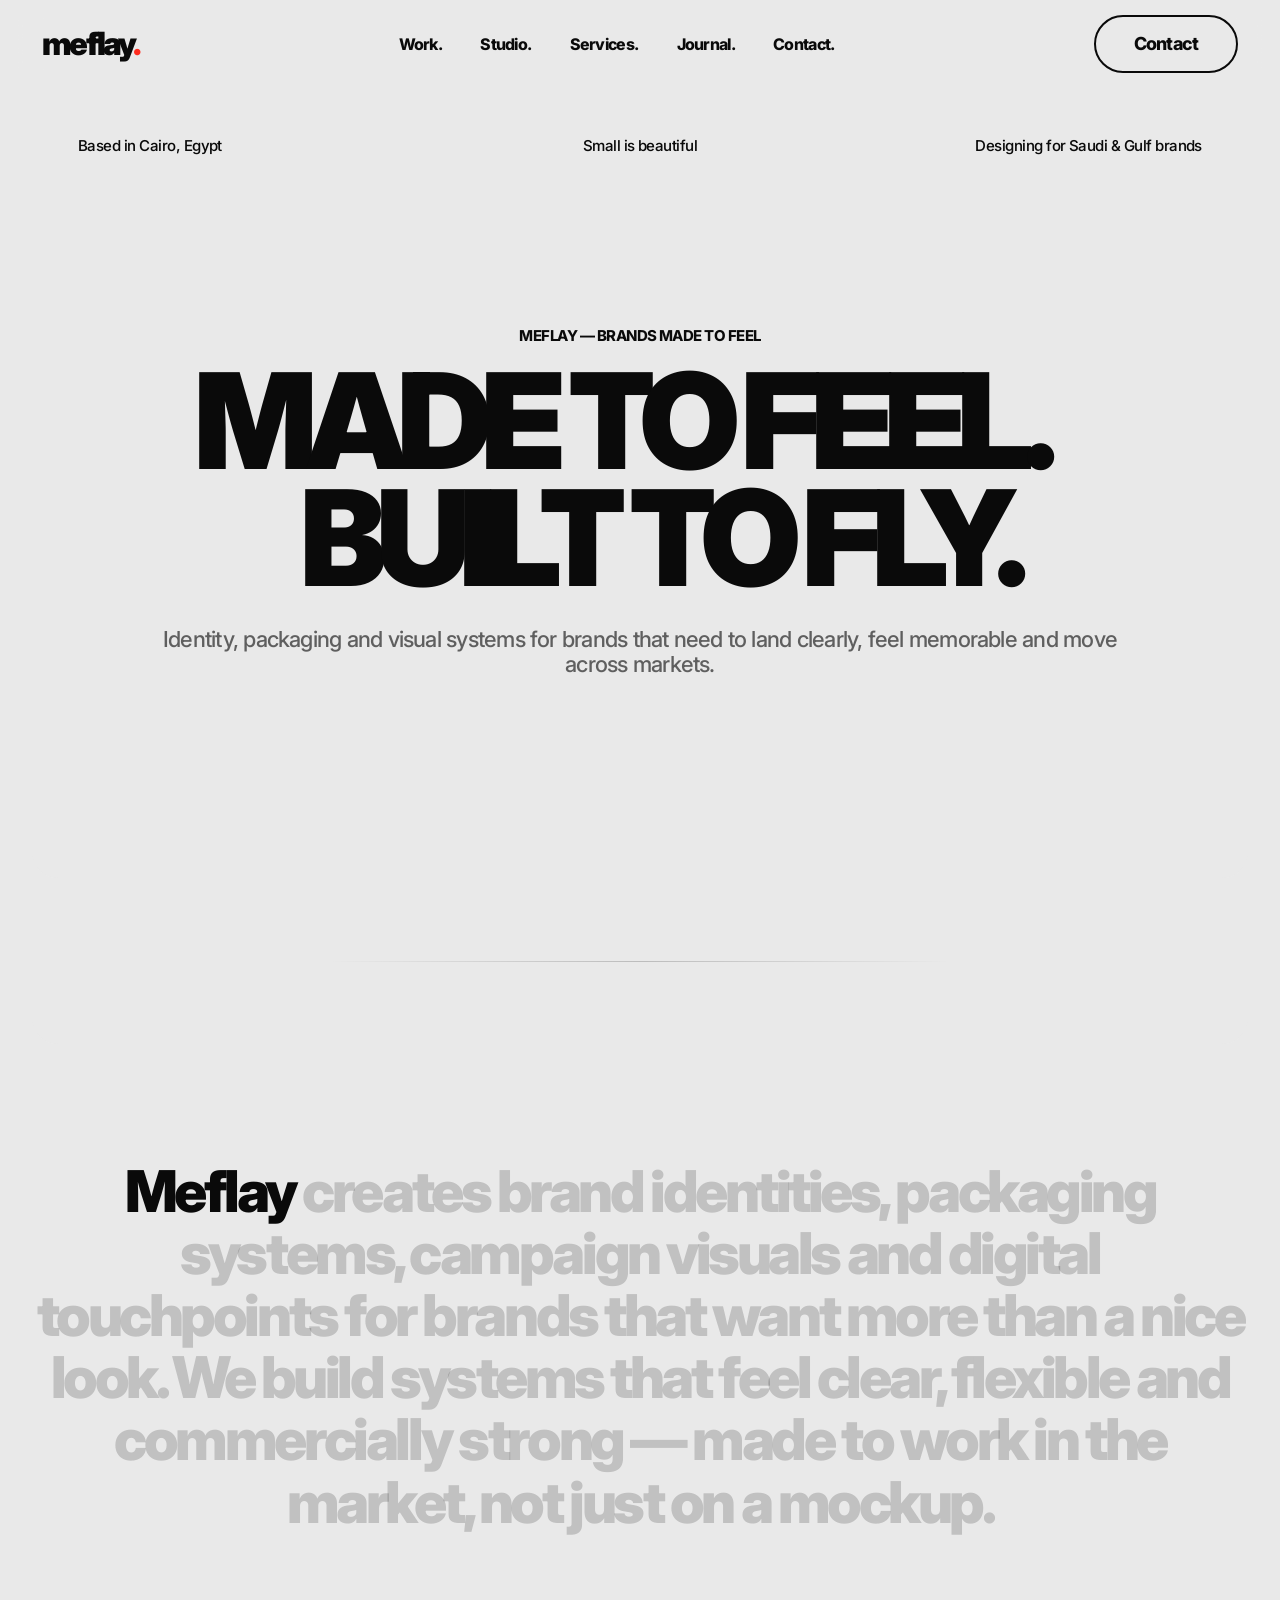
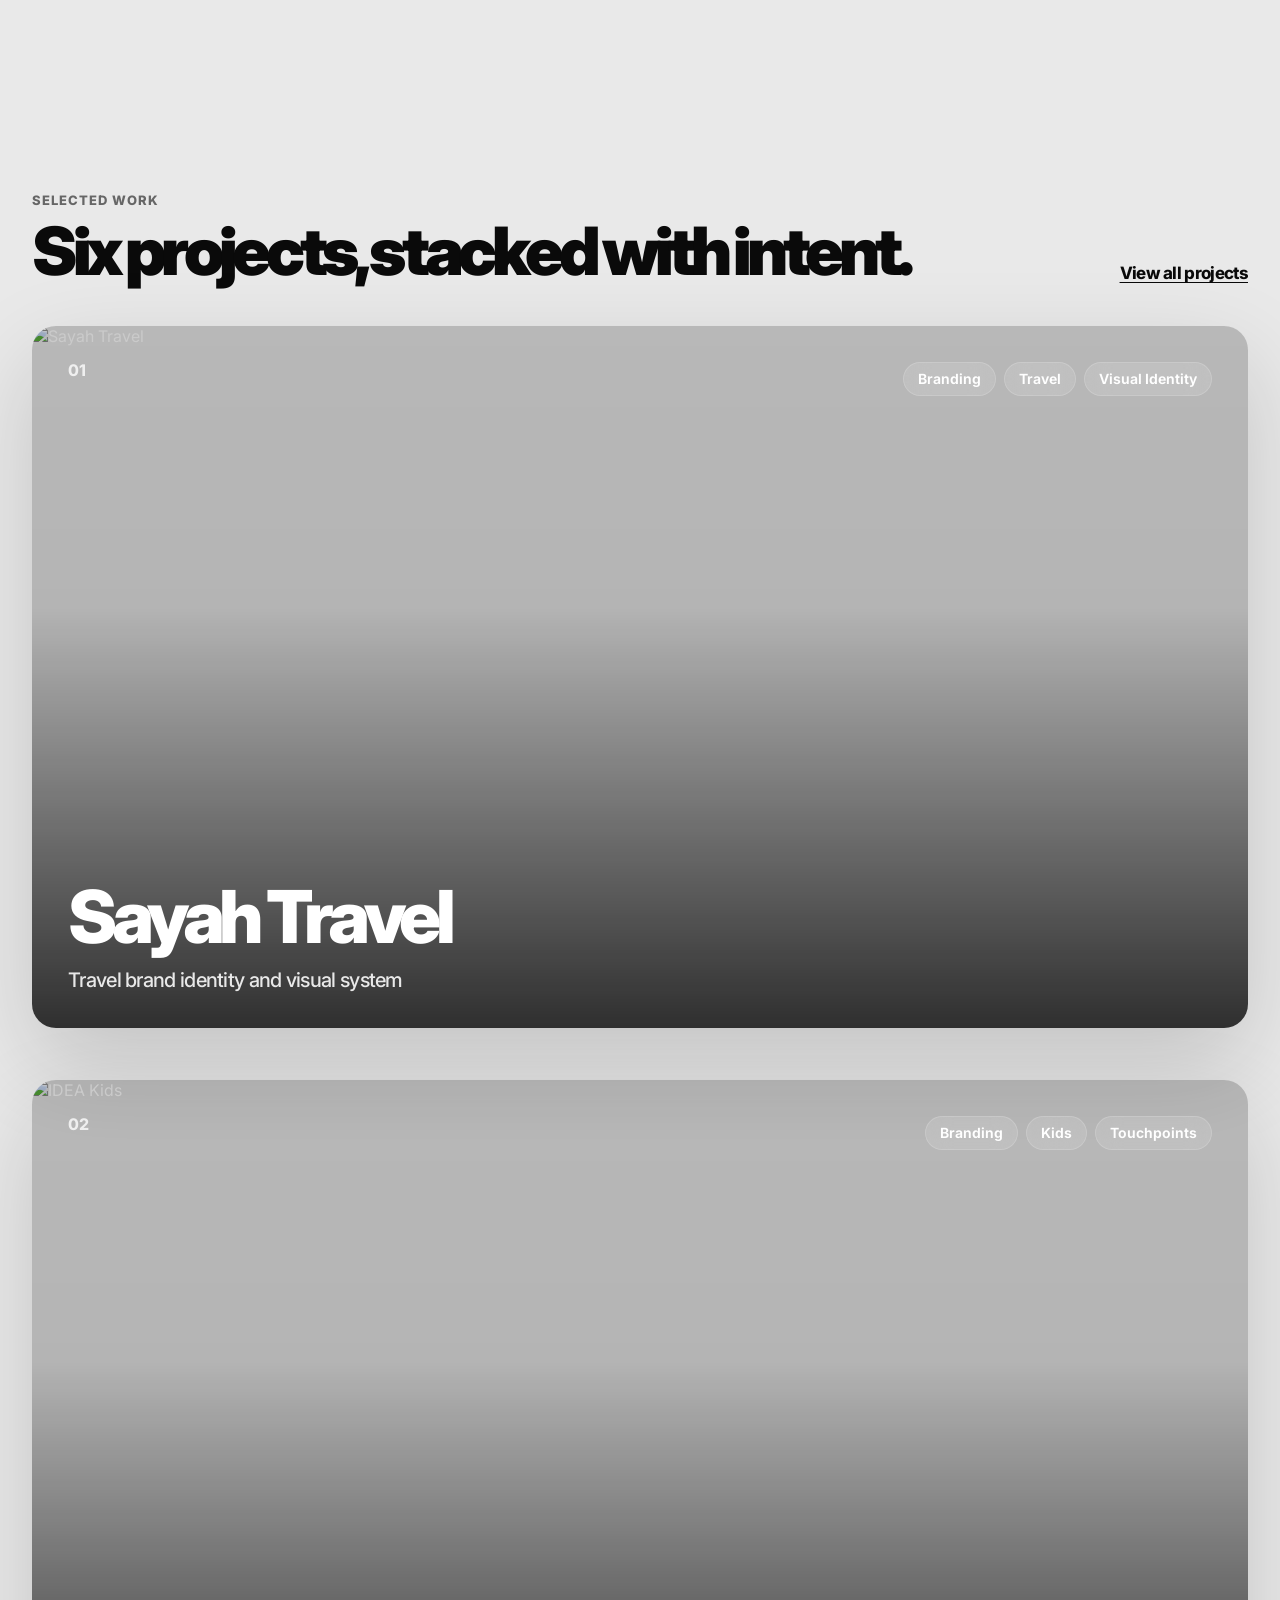
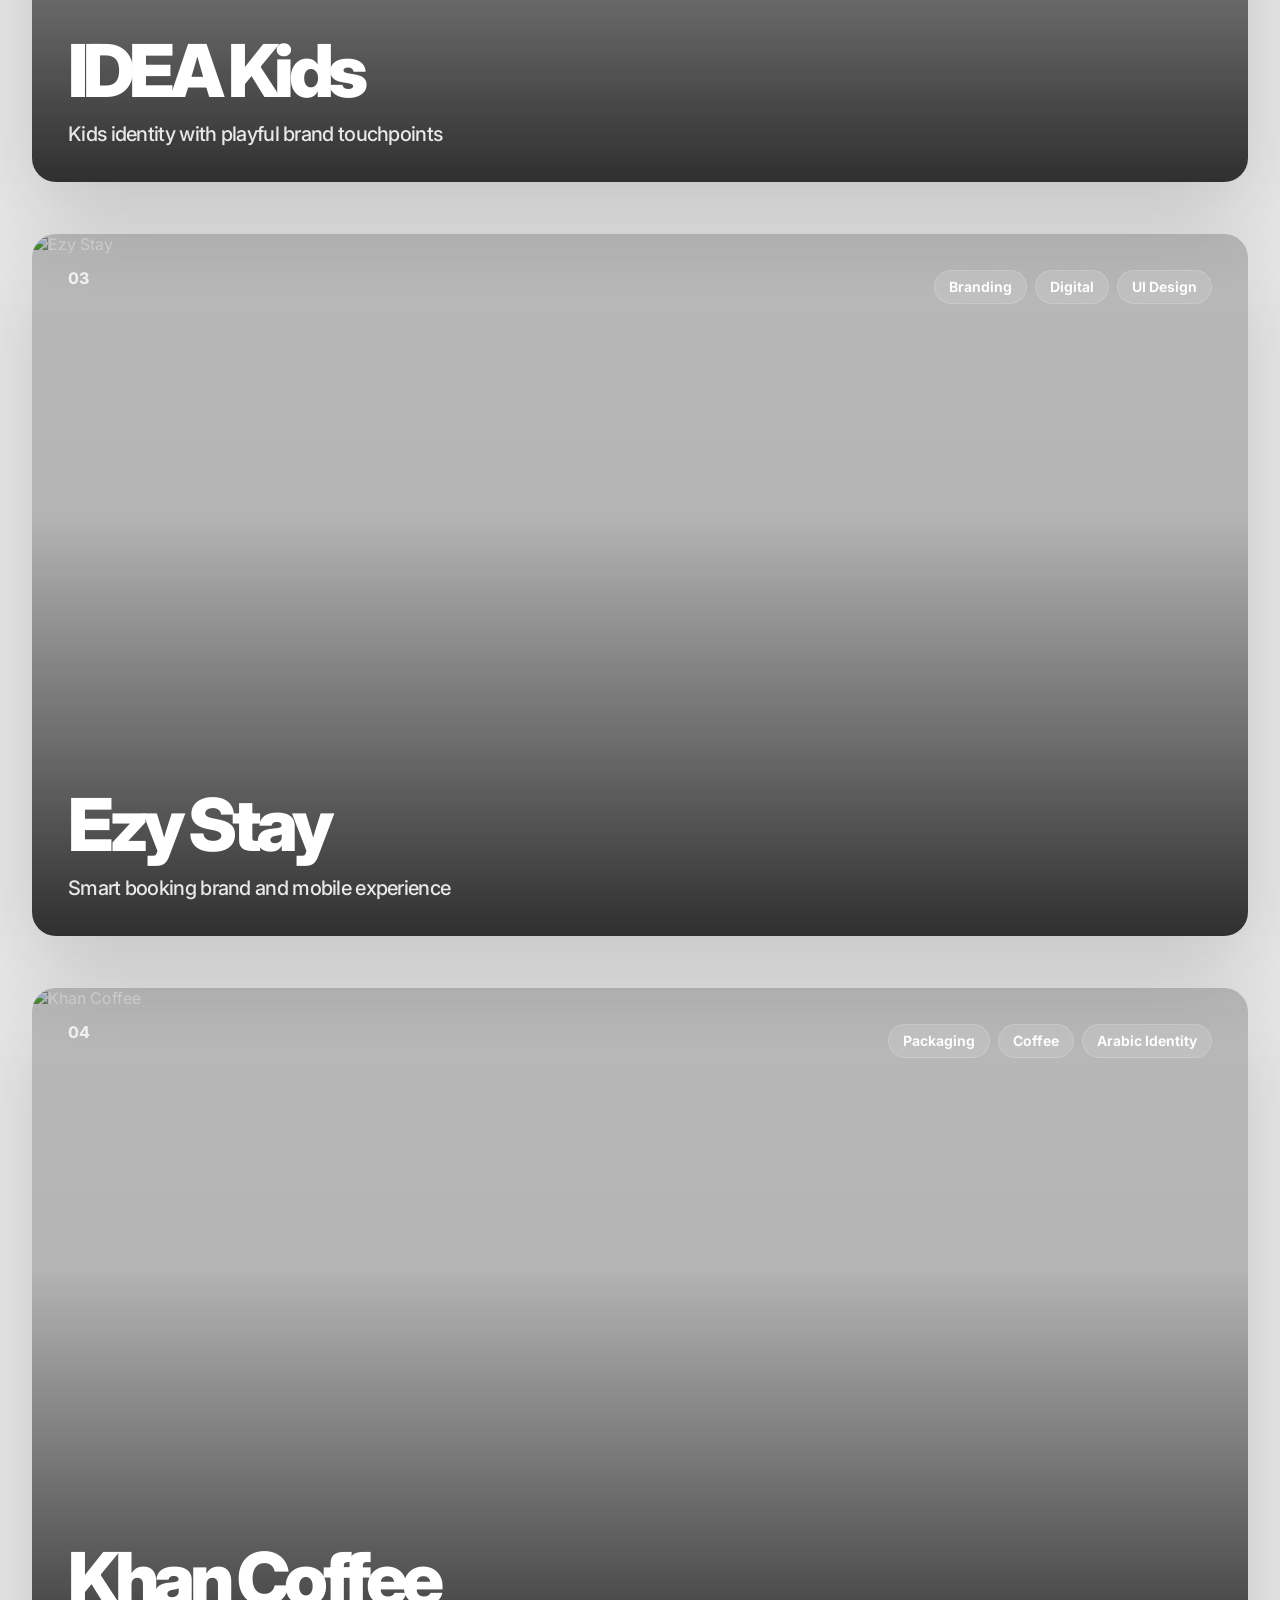
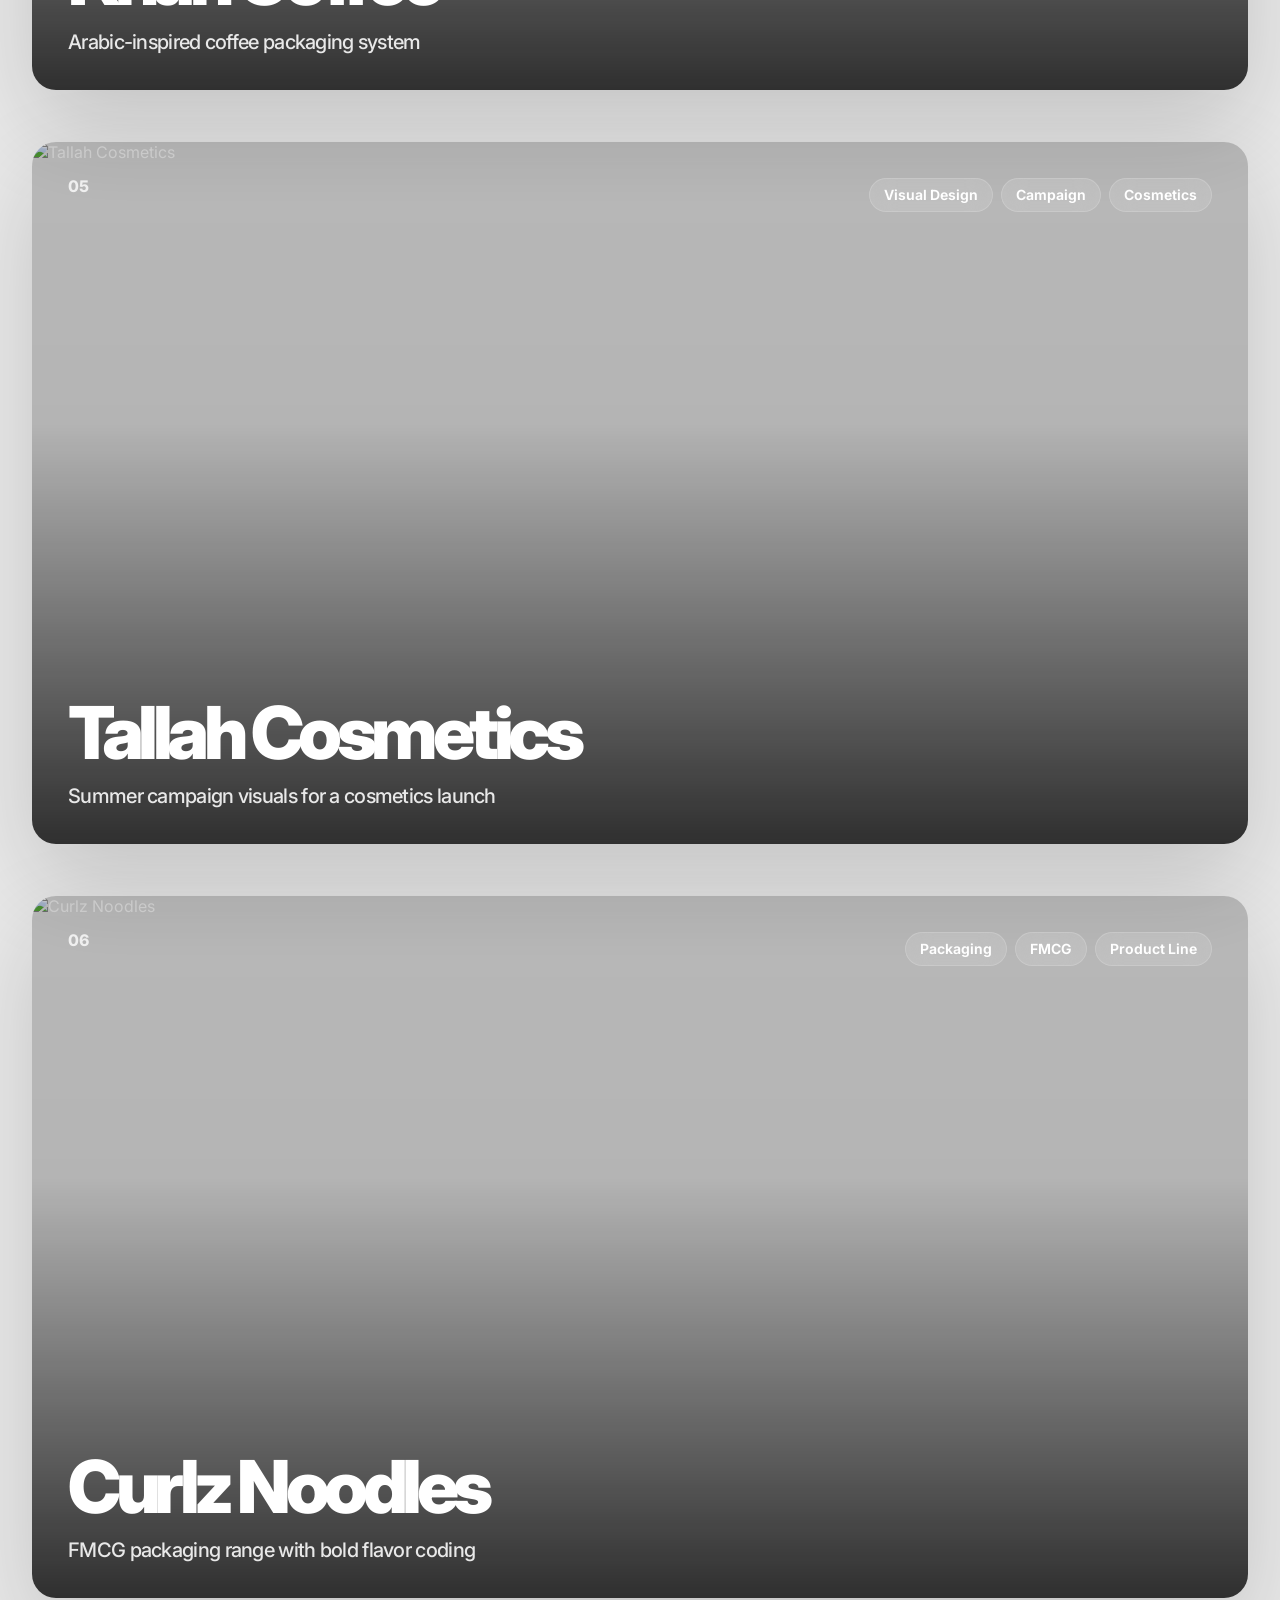
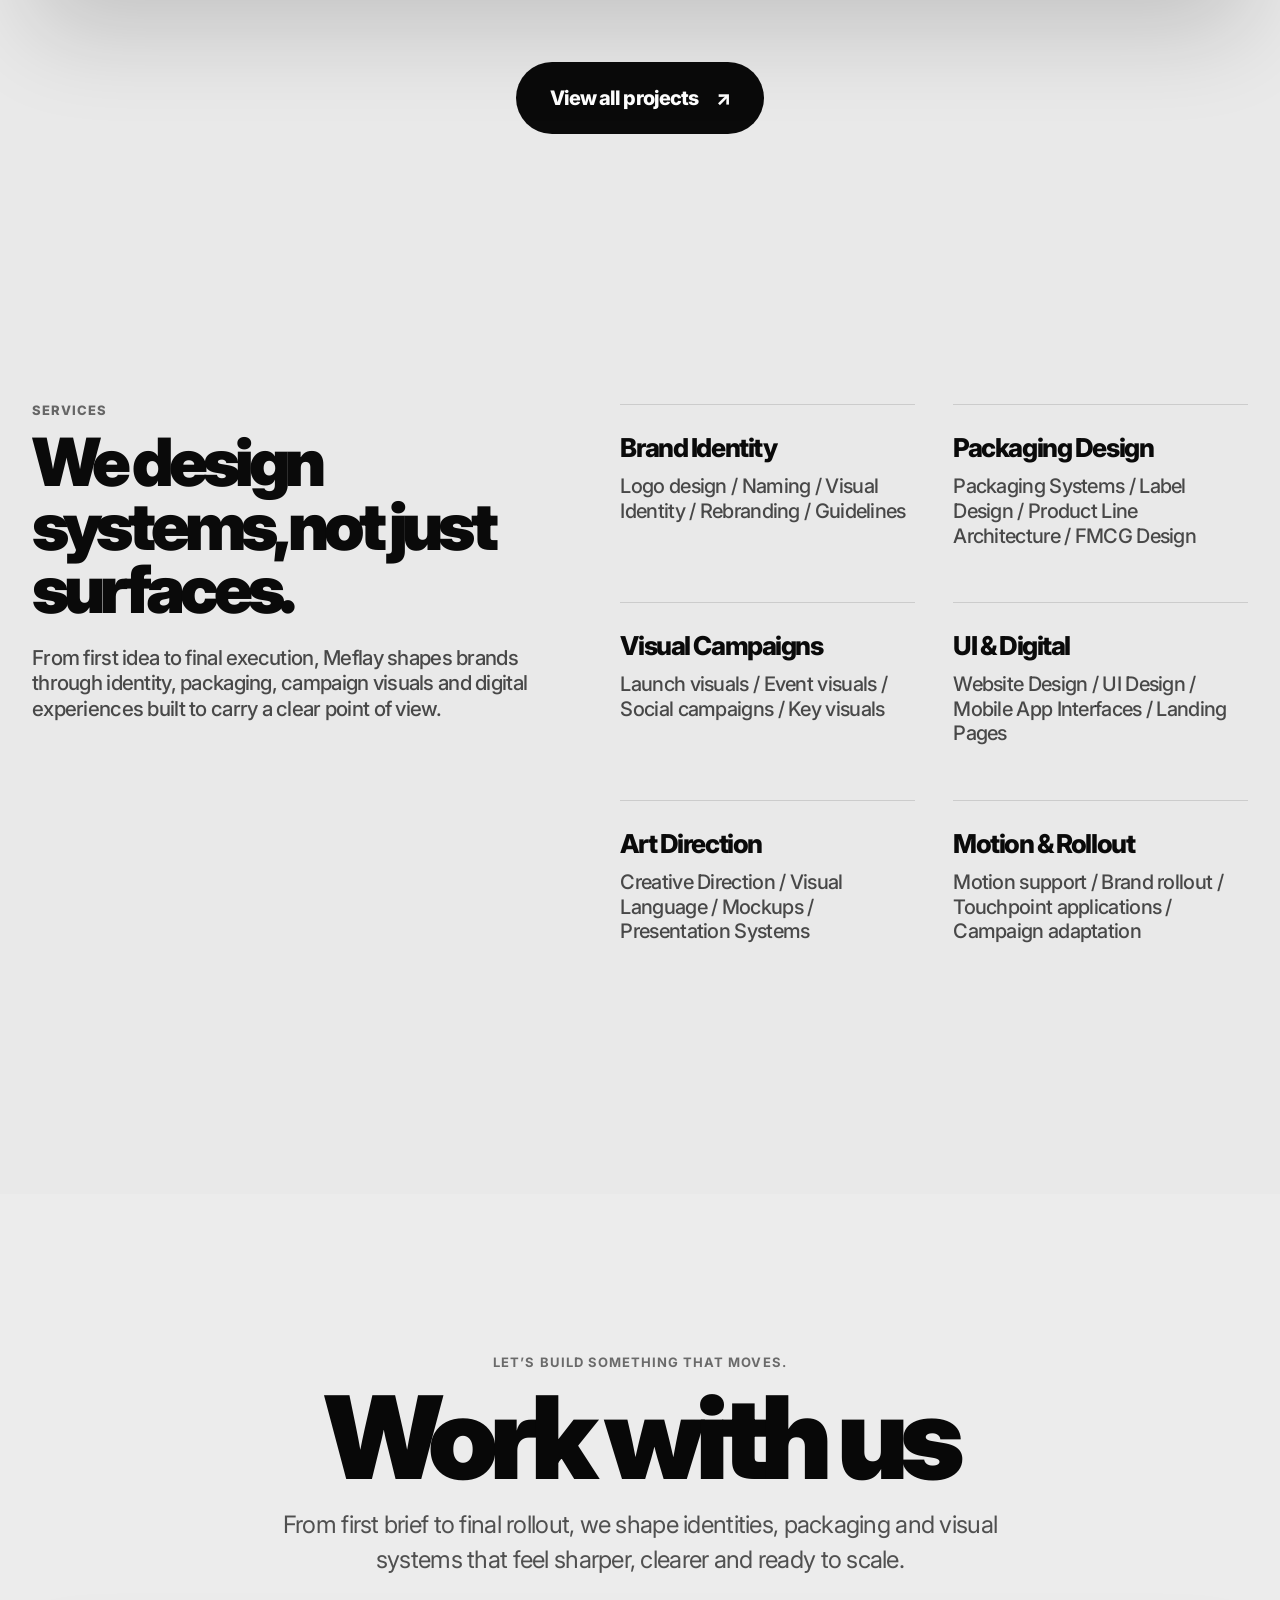
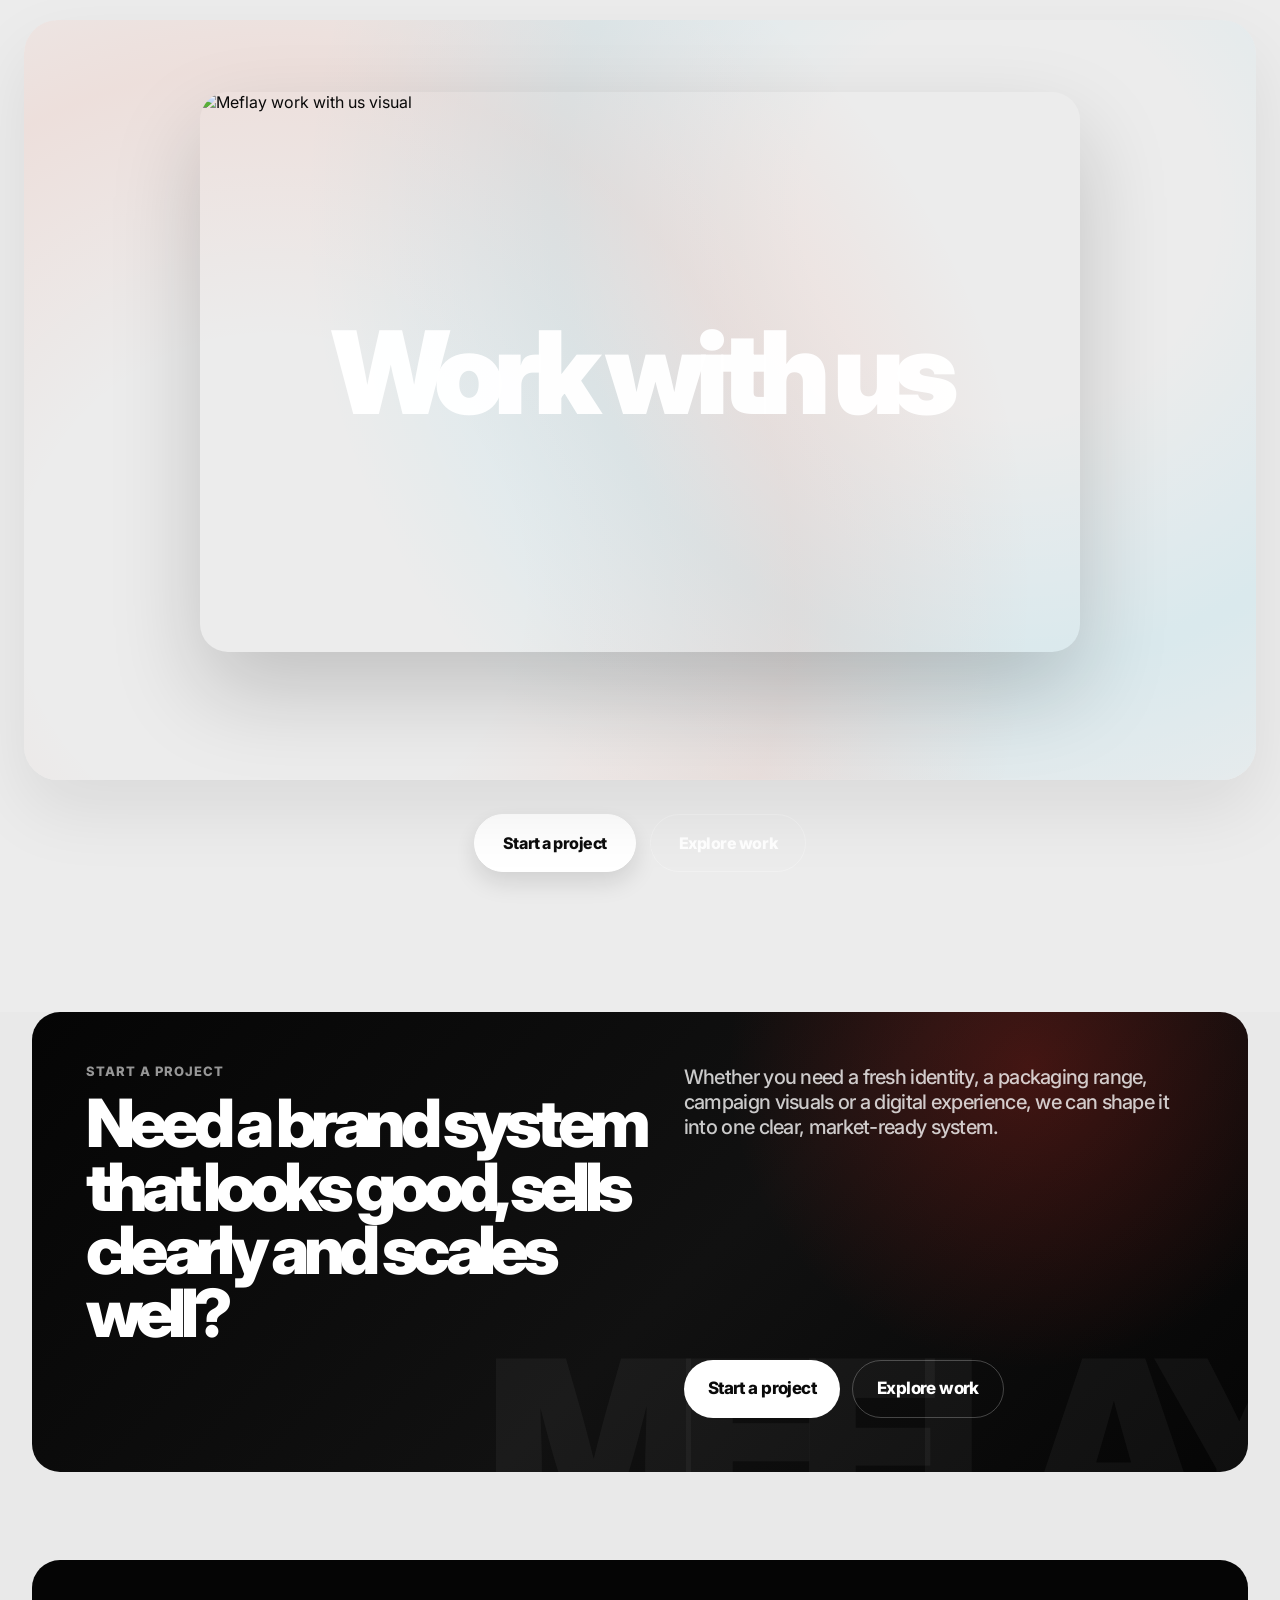
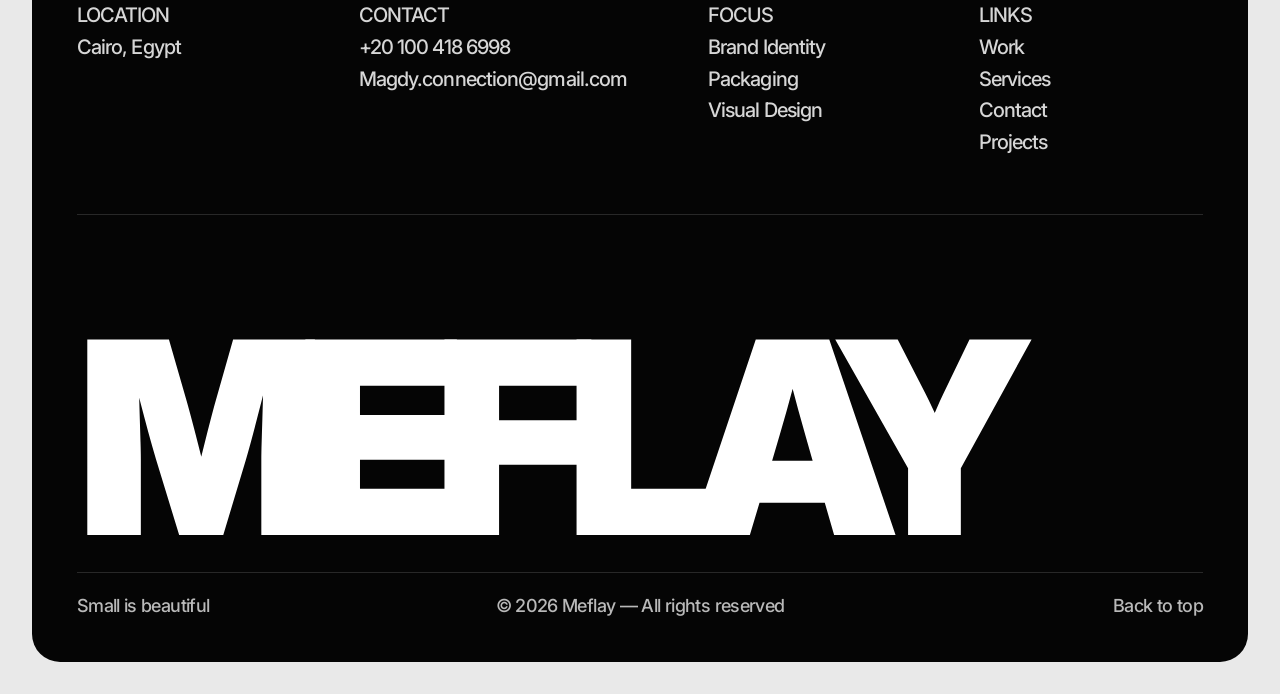
==== commit 533c88f6: "Update index.html" ====
--- a/index.html
+++ b/index.html
@@ -18,7 +18,7 @@
     rel="stylesheet"
   />
 
-  <link rel="stylesheet" href="/css/style.css?v=112" />
+  <link rel="stylesheet" href="/css/style.css?v=120" />
 </head>
 
 <body data-page="home">
@@ -52,7 +52,6 @@
   </header>
 
   <main id="top">
-    <!-- HERO -->
     <section class="hero" id="hero">
       <div class="hero-trail" id="heroTrail" aria-hidden="true"></div>
 
@@ -77,19 +76,16 @@
       </div>
     </section>
 
-    <!-- HERO DIVIDER -->
     <div class="hero-divider" aria-hidden="true">
       <span></span>
     </div>
 
-    <!-- INTRO REVEAL -->
     <section class="intro-reveal-section" id="studio">
       <p class="intro-reveal" id="introReveal">
         Meflay creates brand identities, packaging systems, campaign visuals and digital touchpoints for brands that want more than a nice look. We build systems that feel clear, flexible and commercially strong — made to work in the market, not just on a mockup.
       </p>
     </section>
 
-    <!-- SELECTED PROJECTS -->
     <section class="home-projects-section" id="work">
       <div class="section-head reveal">
         <p class="section-label">Selected Work</p>
@@ -111,7 +107,6 @@
       </div>
     </section>
 
-    <!-- SERVICES -->
     <section class="services-section" id="services">
       <div class="services-intro reveal">
         <p class="section-label">Services</p>
@@ -157,10 +152,7 @@
       </div>
     </section>
 
-    <!-- WORK WITH US — UPDATED -->
-    <section class="mwus-section" id="workWithUs">
-      <span id="contact" class="anchor-target" aria-hidden="true"></span>
-
+    <section class="mwus-section" id="contact">
       <div class="mwus-shell">
         <div class="mwus-head">
           <p class="mwus-kicker">Let’s build something that moves.</p>
@@ -203,7 +195,6 @@
       </div>
     </section>
 
-    <!-- FINAL CTA -->
     <section class="final-cta-section">
       <div class="final-cta-card reveal">
         <div class="final-cta-left">
@@ -227,7 +218,6 @@
     </section>
   </main>
 
-  <!-- FOOTER -->
   <footer class="site-footer">
     <div class="footer-top">
       <div>
@@ -268,6 +258,6 @@
     </div>
   </footer>
 
-  <script src="/js/main.js?v=112"></script>
+  <script src="/js/main.js?v=120"></script>
 </body>
 </html>
--- a/css/style.css
+++ b/css/style.css
@@ -1926,3 +1926,49 @@
     font-size: 14px;
   }
 }
+/* ================================
+   FINAL CURSOR FIX — always visible while scrolling
+================================ */
+
+html,
+body {
+  cursor: none !important;
+}
+
+.cursor-dot,
+.cursor-ring {
+  display: none !important;
+}
+
+.cursor-blue-dot {
+  position: fixed !important;
+  left: 0 !important;
+  top: 0 !important;
+  width: 12px !important;
+  height: 12px !important;
+  border-radius: 50% !important;
+  background: #2ec8f0 !important;
+  pointer-events: none !important;
+  z-index: 2147483647 !important;
+  opacity: 1 !important;
+  transform: translate3d(-50%, -50%, 0) !important;
+  box-shadow:
+    0 0 0 6px rgba(46, 200, 240, 0.16),
+    0 10px 24px rgba(46, 200, 240, 0.24) !important;
+  will-change: transform, opacity !important;
+}
+
+.cursor-blue-dot.is-hidden {
+  opacity: 0 !important;
+}
+
+@media (max-width: 900px) {
+  html,
+  body {
+    cursor: auto !important;
+  }
+
+  .cursor-blue-dot {
+    display: none !important;
+  }
+}
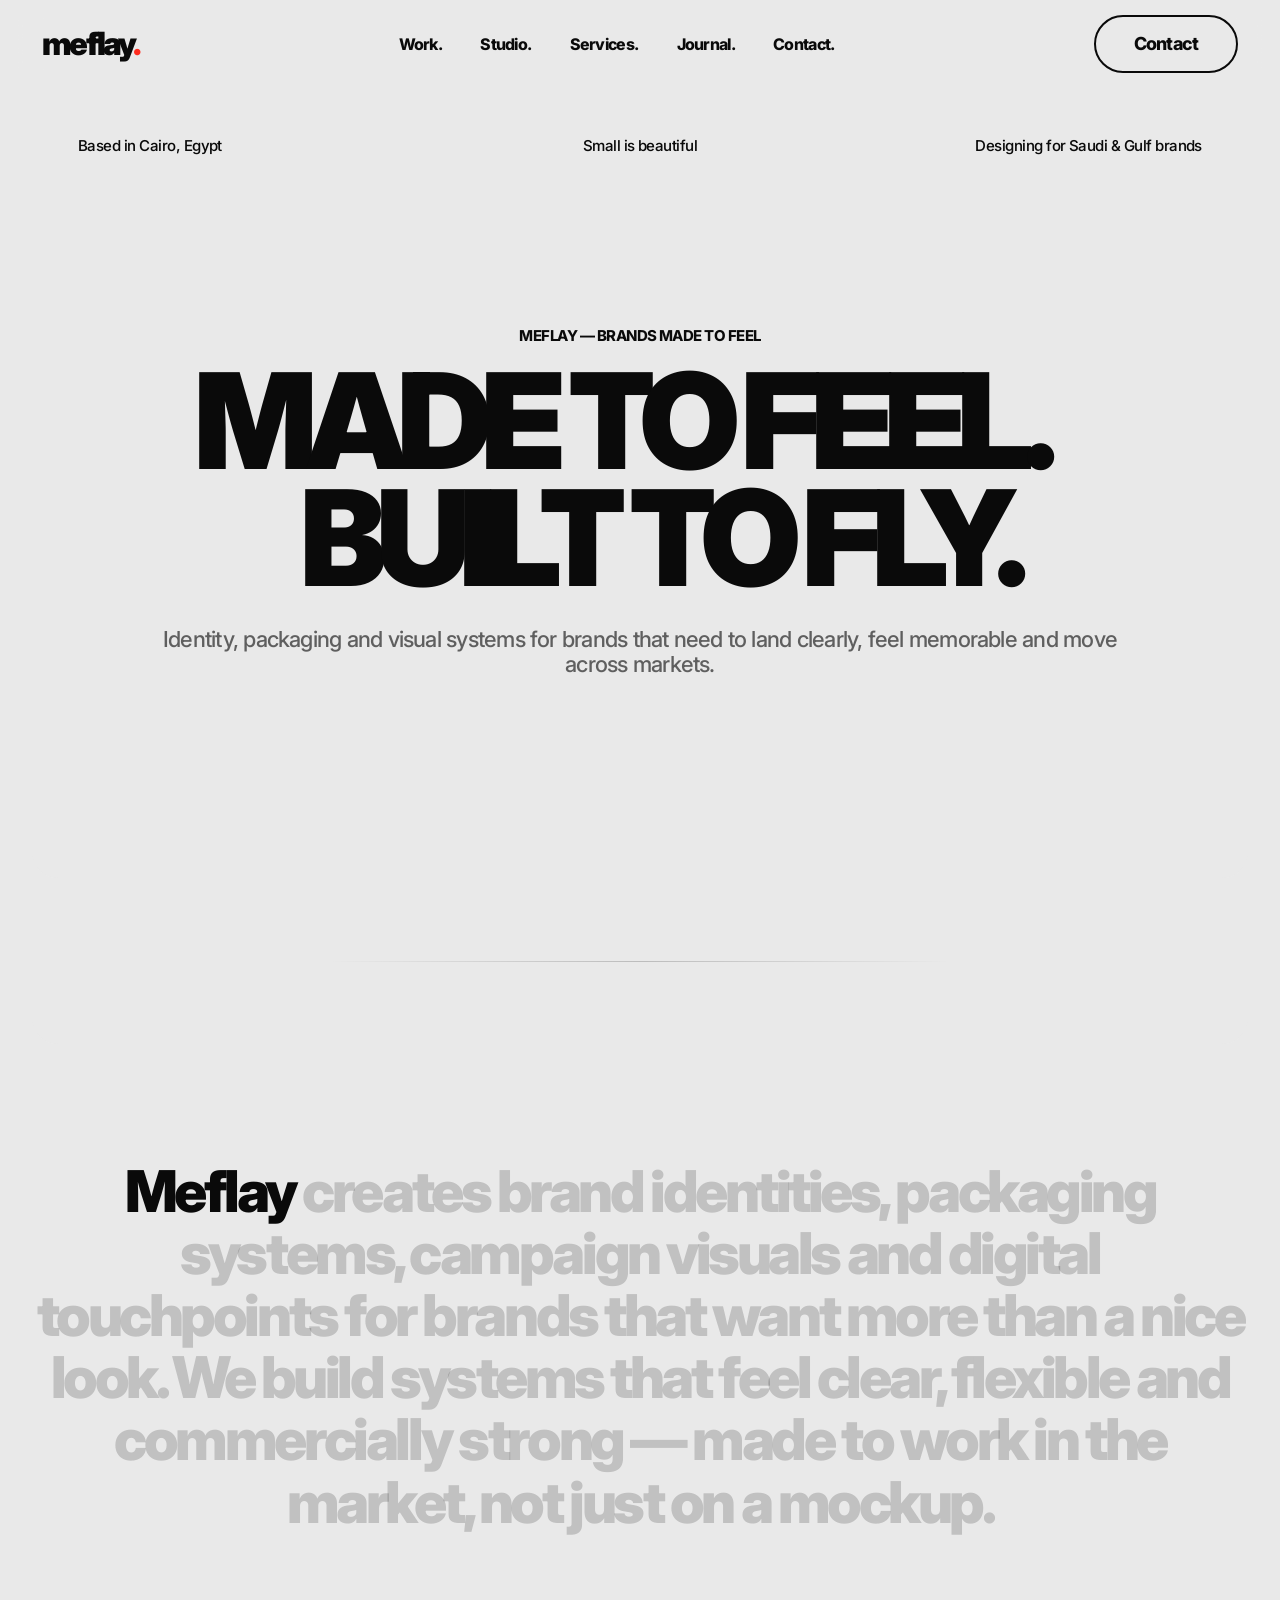
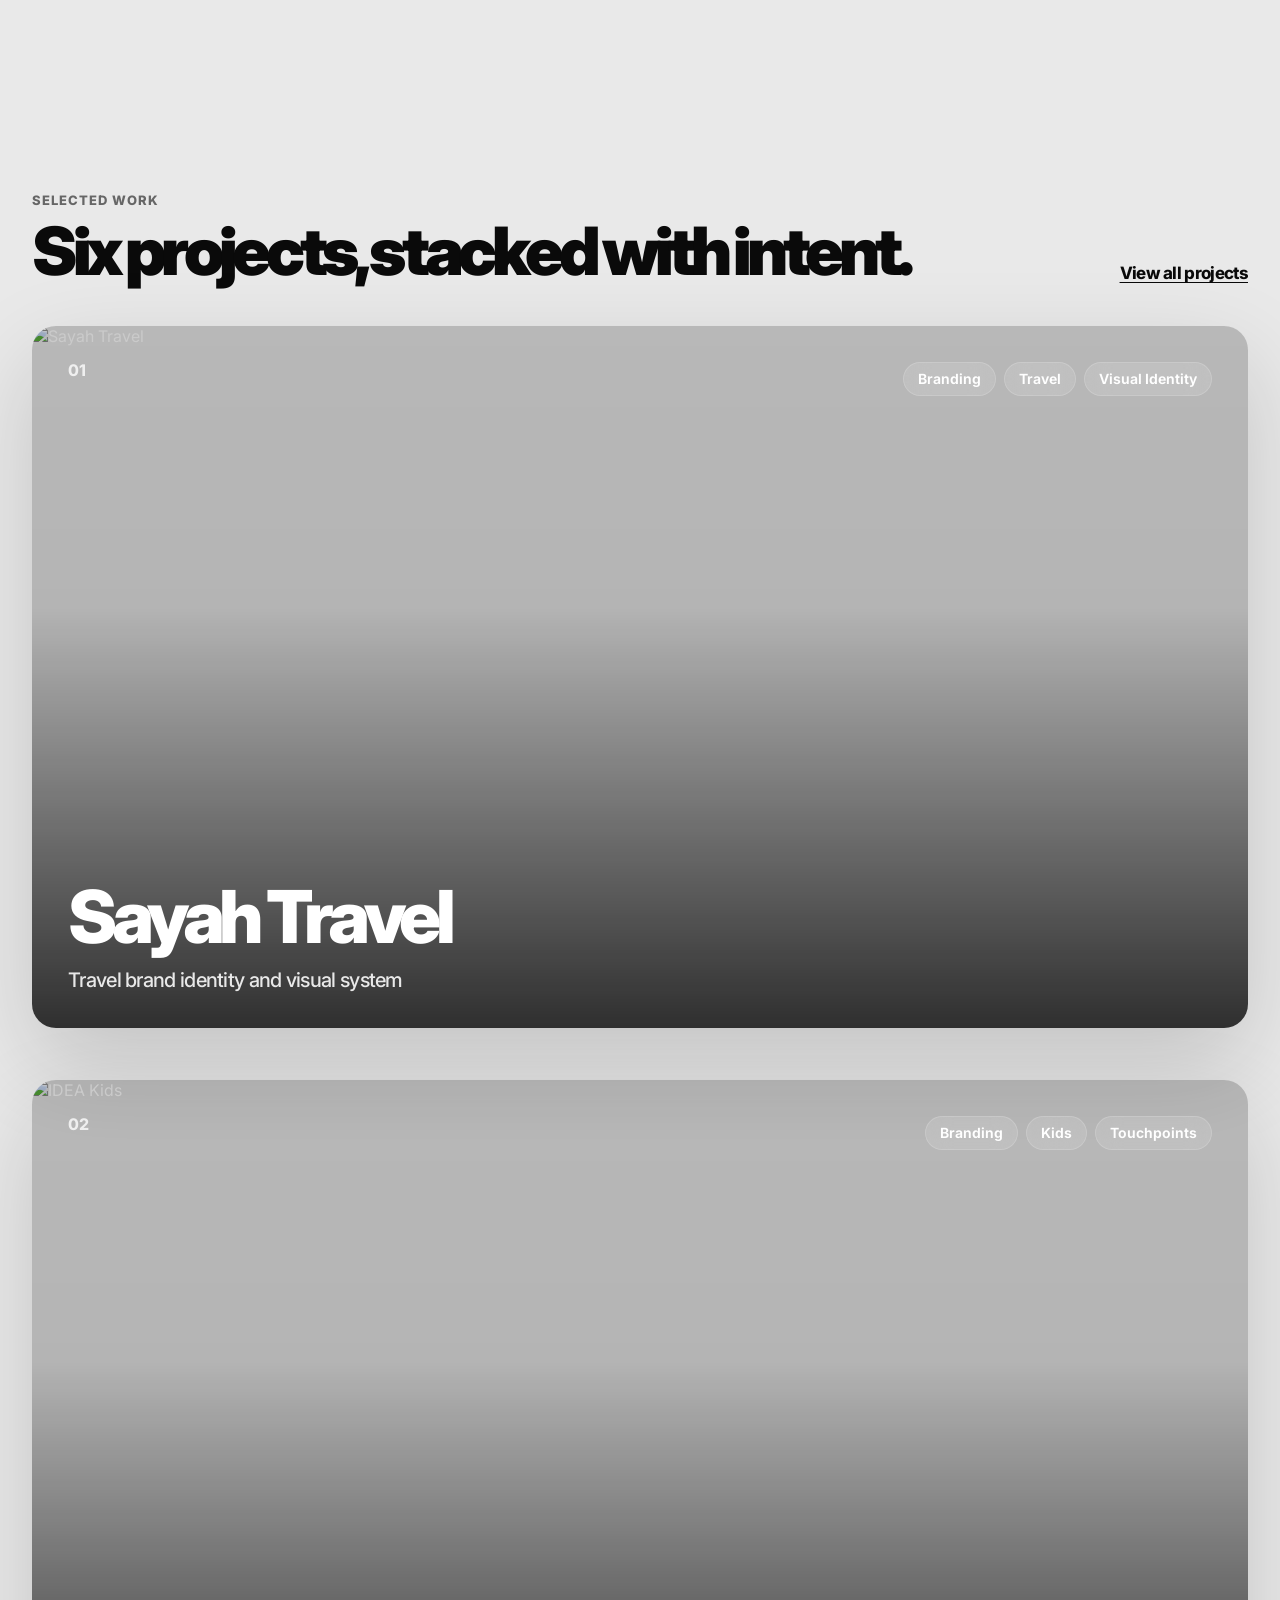
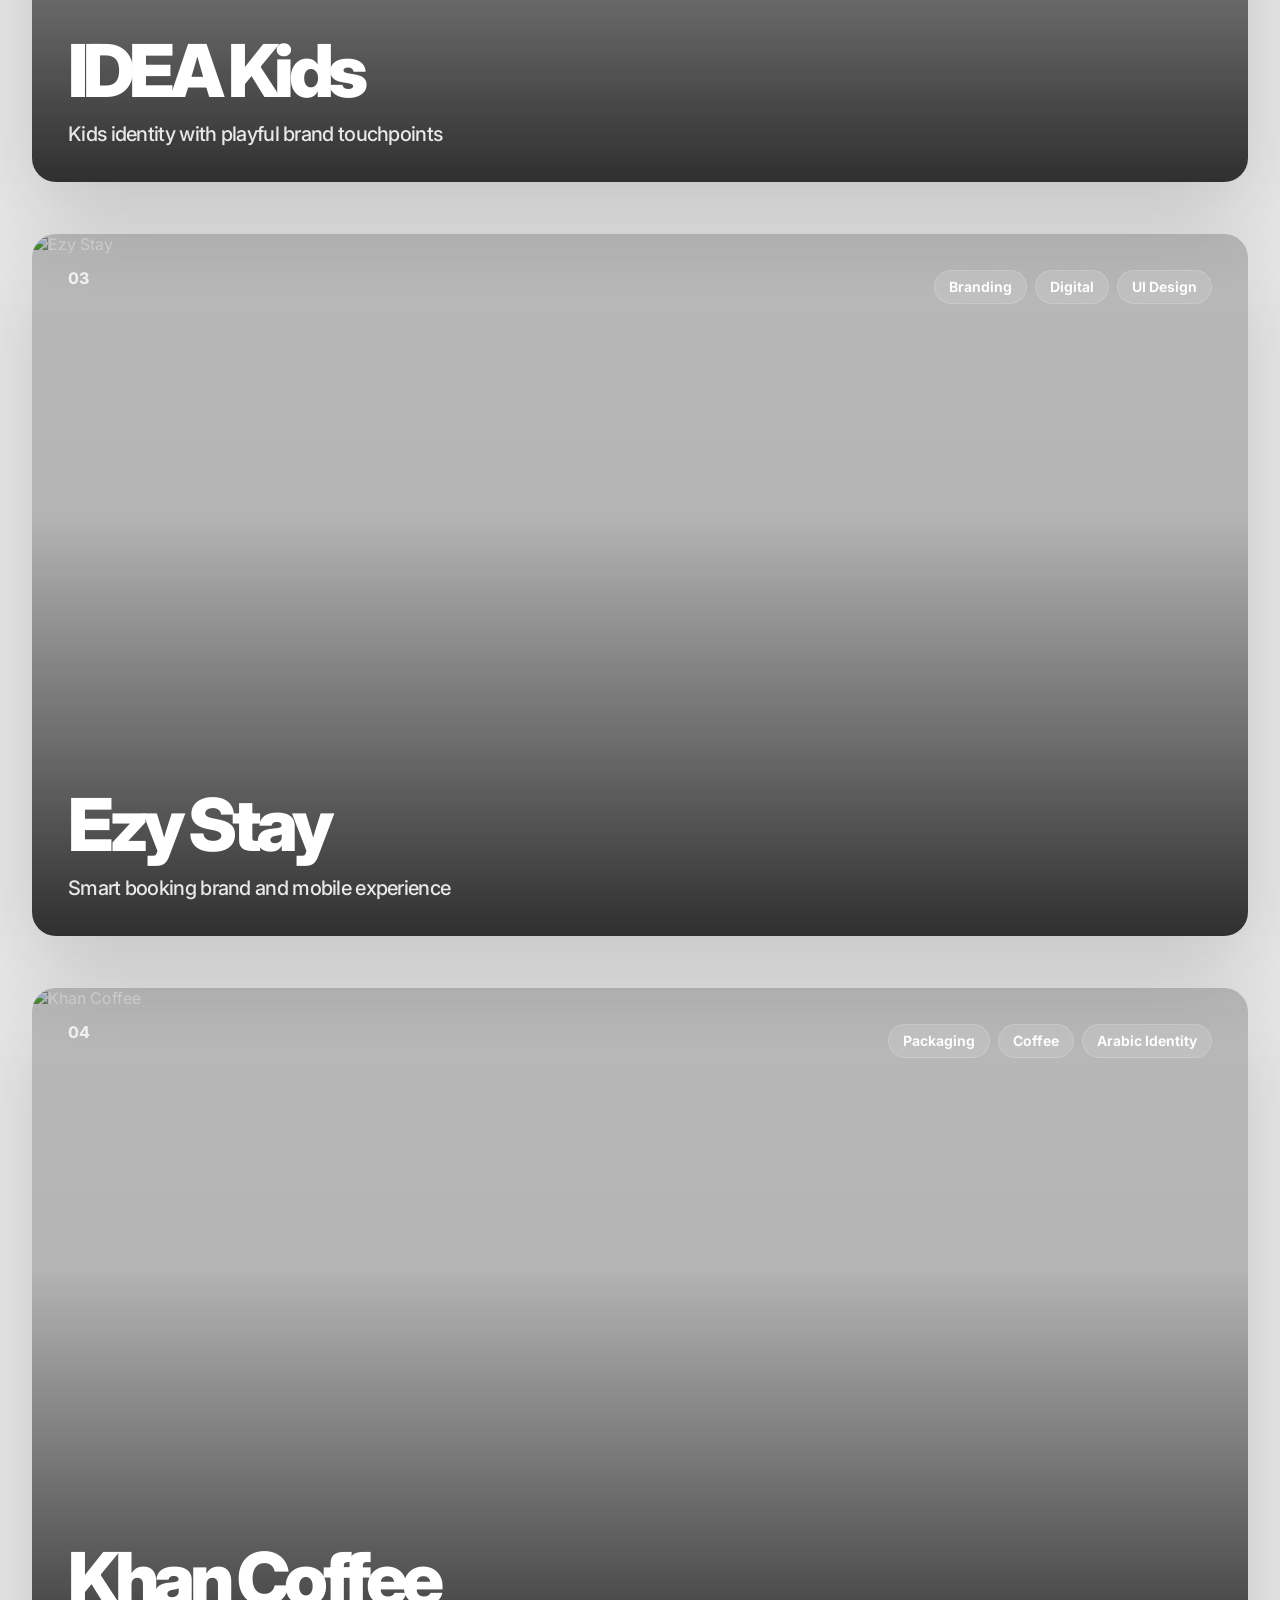
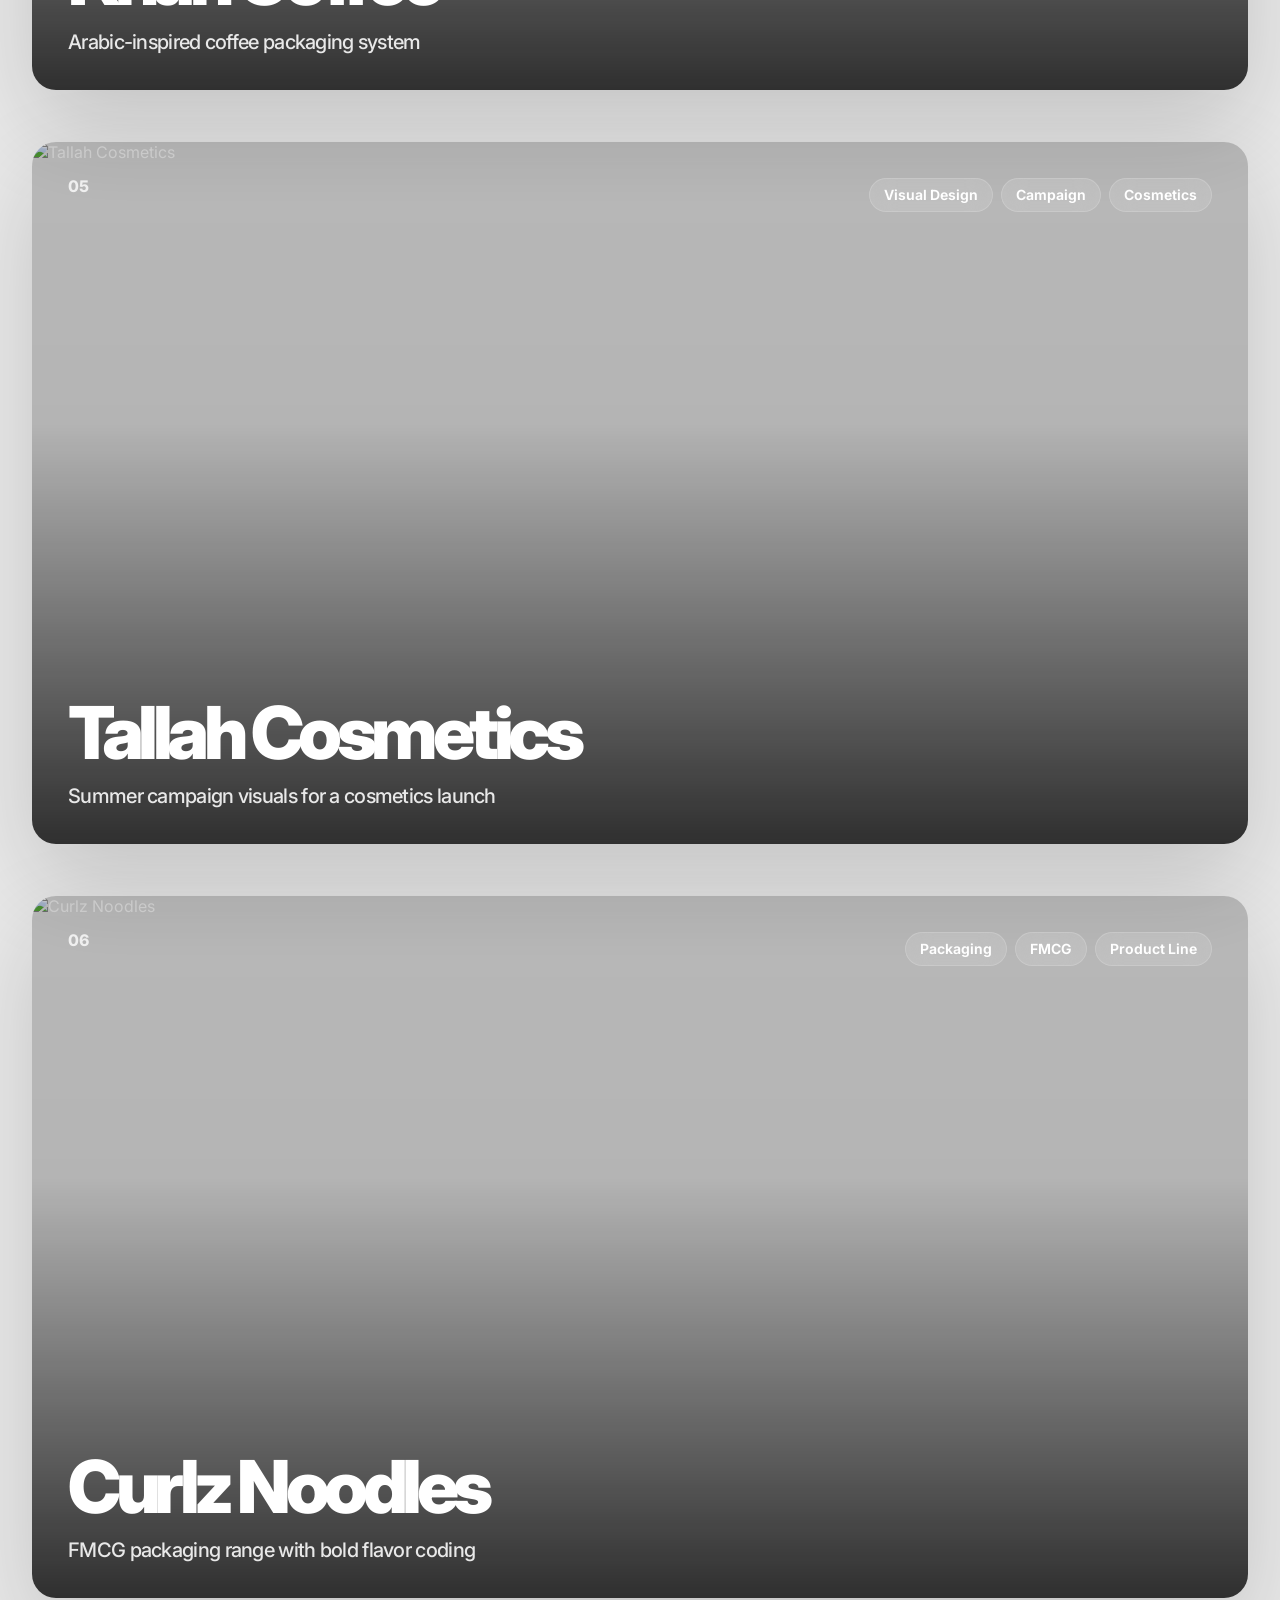
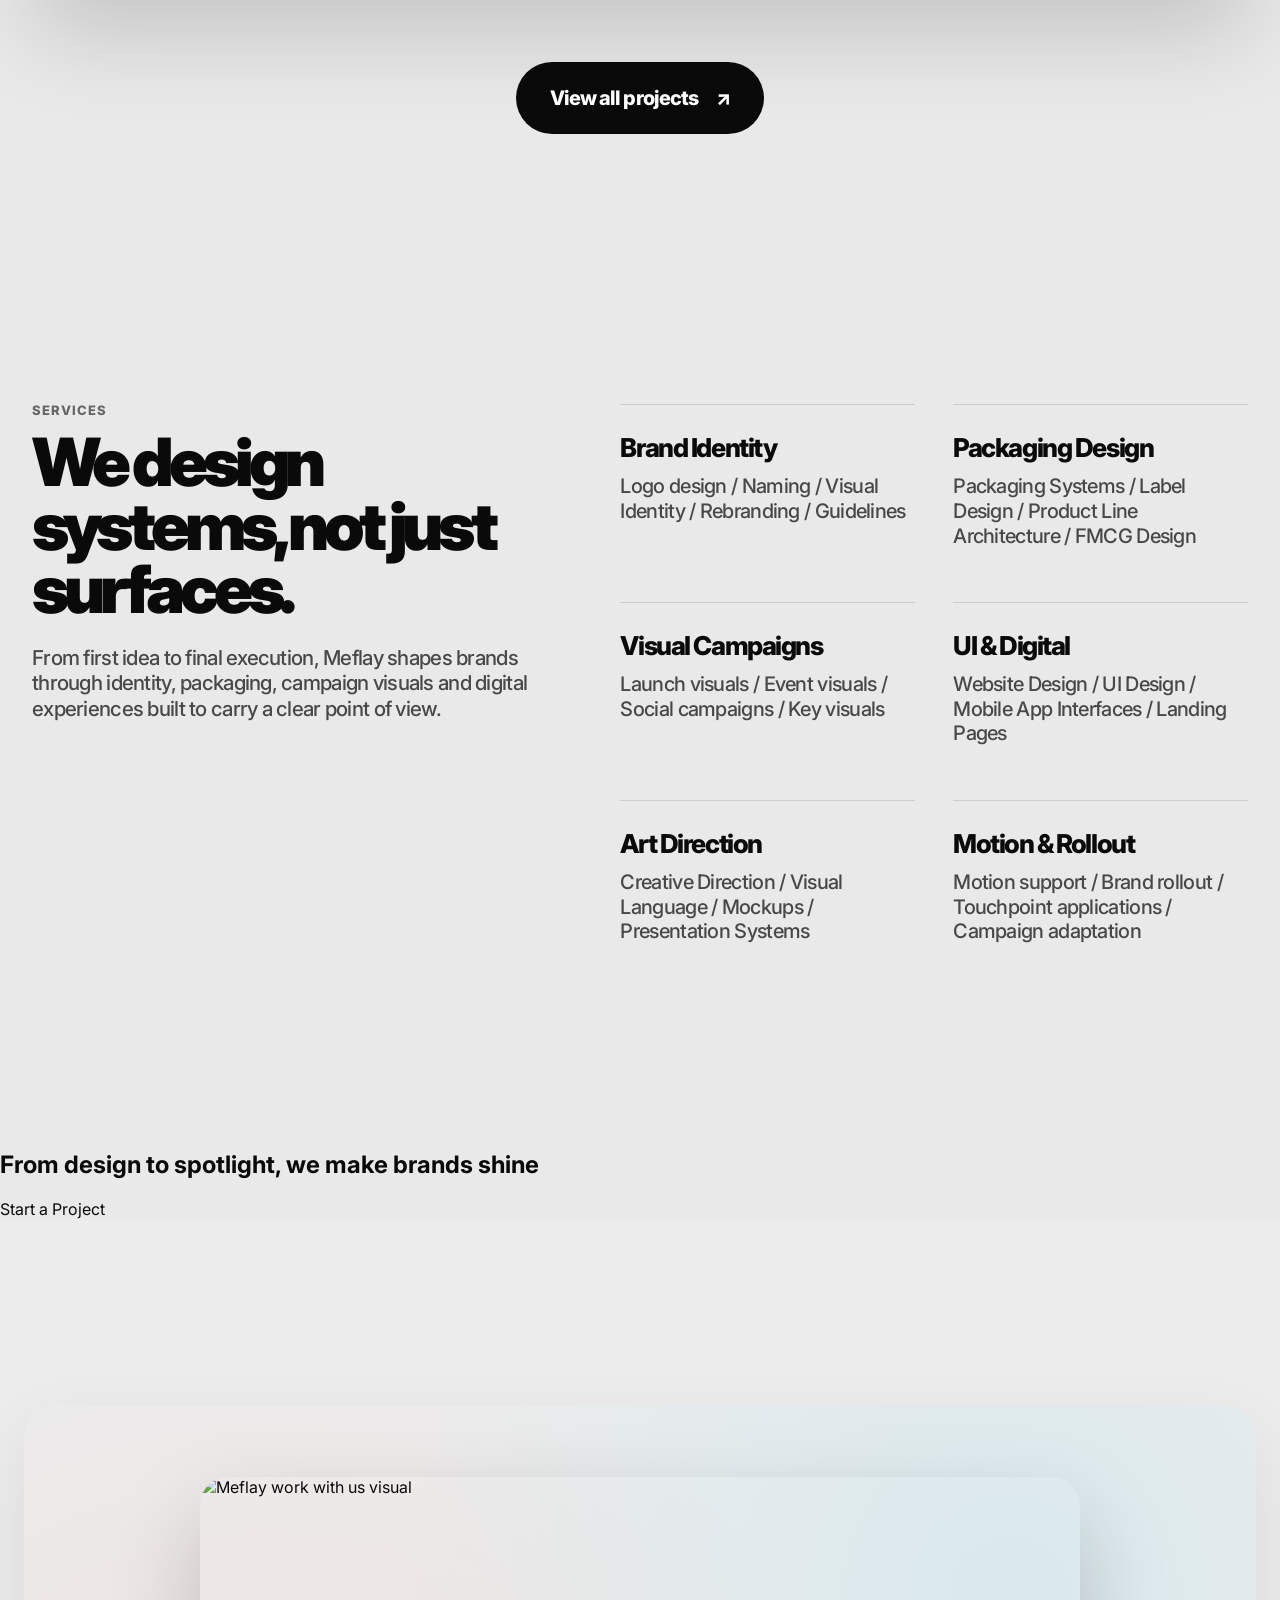
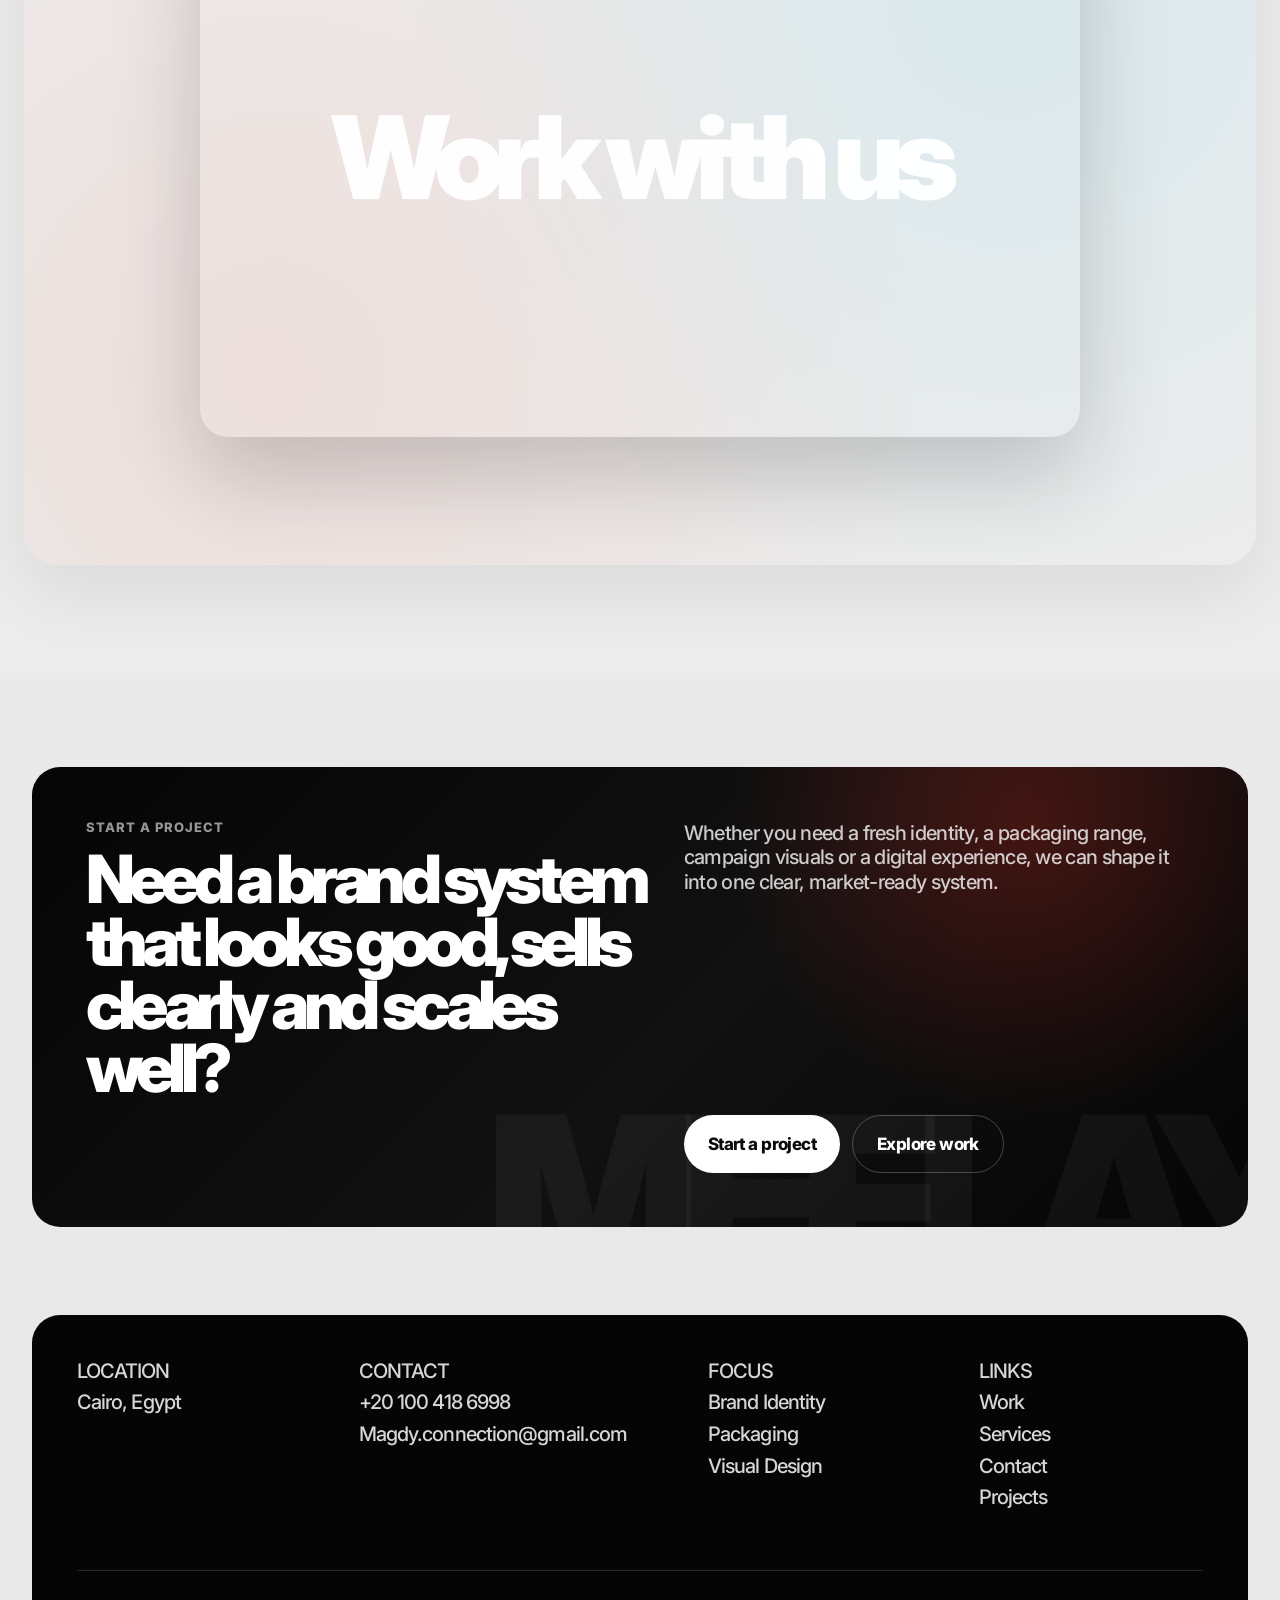
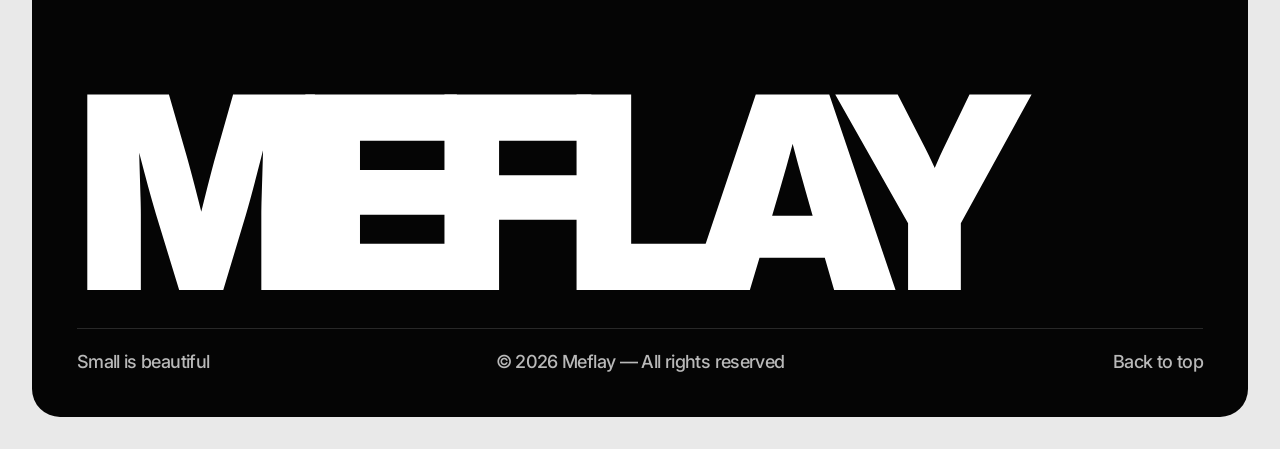
==== commit 5b5d4414: "Update index.html" ====
--- a/index.html
+++ b/index.html
@@ -18,7 +18,7 @@
     rel="stylesheet"
   />
 
-  <link rel="stylesheet" href="/css/style.css?v=120" />
+  <link rel="stylesheet" href="/css/style.css?v=130" />
 </head>
 
 <body data-page="home">
@@ -152,23 +152,21 @@
       </div>
     </section>
 
+    <section class="spotlight-section">
+      <div class="spotlight-head reveal">
+        <h2>From design to spotlight, we make brands shine</h2>
+
+        <a href="/projects/" class="spotlight-link">Start a Project</a>
+      </div>
+
+      <div class="spotlight-viewport">
+        <div class="spotlight-rail" id="spotlightRail"></div>
+      </div>
+    </section>
+
     <section class="mwus-section" id="contact">
       <div class="mwus-shell">
-        <div class="mwus-head">
-          <p class="mwus-kicker">Let’s build something that moves.</p>
-
-          <h2 class="mwus-title">Work with us</h2>
-
-          <p class="mwus-text">
-            From first brief to final rollout, we shape identities, packaging and
-            visual systems that feel sharper, clearer and ready to scale.
-          </p>
-        </div>
-
         <div class="mwus-stage" id="mwusStage">
-          <div class="mwus-glow mwus-glow-left"></div>
-          <div class="mwus-glow mwus-glow-right"></div>
-
           <div class="mwus-media-wrap">
             <img
               src="https://ik.imagekit.io/42ah9dpycq/New%20Folder/Anothern-CTA.jpg"
@@ -182,16 +180,6 @@
 
           <div class="mwus-float-layer" id="mwusFloatLayer" aria-hidden="true"></div>
         </div>
-
-        <div class="mwus-actions">
-          <a href="mailto:Magdy.connection@gmail.com" class="mwus-btn mwus-btn-primary">
-            Start a project
-          </a>
-
-          <a href="/projects/" class="mwus-btn mwus-btn-secondary">
-            Explore work
-          </a>
-        </div>
       </div>
     </section>
 
@@ -258,6 +246,6 @@
     </div>
   </footer>
 
-  <script src="/js/main.js?v=120"></script>
+  <script src="/js/main.js?v=130"></script>
 </body>
 </html>
--- a/css/style.css
+++ b/css/style.css
@@ -20,6 +20,7 @@
 html {
   scroll-behavior: smooth;
   background: var(--bg);
+  cursor: auto !important;
 }
 
 body {
@@ -29,13 +30,22 @@
   background: var(--bg);
   color: var(--black);
   overflow-x: hidden;
-  cursor: none;
+  cursor: auto !important;
   -webkit-font-smoothing: antialiased;
   text-rendering: optimizeLegibility;
 }
 
 body.menu-open {
   overflow: hidden;
+}
+
+a,
+button,
+input,
+textarea,
+select,
+label {
+  cursor: pointer;
 }
 
 a {
@@ -53,7 +63,6 @@
   font: inherit;
   border: 0;
   background: transparent;
-  cursor: pointer;
 }
 
 ::selection {
@@ -61,45 +70,18 @@
   color: var(--white);
 }
 
+.cursor-dot,
+.cursor-ring,
+.cursor-blue-dot {
+  display: none !important;
+}
+
 .mobile-only {
   display: none !important;
 }
 
 .desktop-only {
   display: flex;
-}
-
-/* Cursor */
-
-.cursor-dot,
-.cursor-ring {
-  position: fixed;
-  left: 0;
-  top: 0;
-  pointer-events: none;
-  z-index: 99999;
-  border-radius: 999px;
-  transform: translate(-50%, -50%);
-  mix-blend-mode: difference;
-}
-
-.cursor-dot {
-  width: 8px;
-  height: 8px;
-  background: #fff;
-}
-
-.cursor-ring {
-  width: 42px;
-  height: 42px;
-  border: 1px solid rgba(255, 255, 255, 0.95);
-  transition: width 0.22s ease, height 0.22s ease, opacity 0.22s ease;
-}
-
-.cursor-ring.is-hovering {
-  width: 74px;
-  height: 74px;
-  opacity: 0.75;
 }
 
 /* Header */
@@ -682,954 +664,13 @@
 
 /* Work With Us */
 
-.cta-image-section {
-  --work-bg: 233 233 233;
-  --work-text: 10 10 10;
-  --work-card-scale: 0.9;
-  --work-card-y: 42px;
-  --work-card-opacity: 0.74;
-  --work-glow: 0;
-
-  position: relative;
-  width: var(--container);
-  min-height: 110svh;
-  margin: 0 auto 96px;
-  padding: clamp(70px, 8vw, 140px) clamp(24px, 4vw, 70px);
-  display: flex;
-  align-items: center;
-  justify-content: center;
-  overflow: hidden;
-  isolation: isolate;
-  border-radius: 28px;
-  background: rgb(var(--work-bg));
-  color: rgb(var(--work-text));
-  transition: background 0.18s linear, color 0.18s linear;
-}
-
-.cta-image-section::before {
-  content: "";
-  position: absolute;
-  inset: 0;
-  z-index: 0;
-  pointer-events: none;
-  background:
-    radial-gradient(circle at 50% 38%, rgba(255, 255, 255, 0.22), transparent 34%),
-    radial-gradient(circle at 18% 80%, rgba(255, 45, 32, 0.14), transparent 26%);
-  opacity: var(--work-glow);
-  transition: opacity 0.2s linear;
-}
-
-.cta-image-wrap {
-  position: relative;
-  z-index: 1;
-  width: min(72vw, 1120px);
-  aspect-ratio: 1.38 / 1;
-  border-radius: 22px;
-  overflow: hidden;
-  background: transparent;
-  transform: translateY(var(--work-card-y)) scale(var(--work-card-scale));
-  opacity: var(--work-card-opacity);
-  box-shadow: 0 34px 120px rgba(0, 0, 0, 0.25);
-  transition: transform 0.16s linear, opacity 0.16s linear;
-}
-
-.cta-image {
-  width: 100%;
-  height: 100%;
-  object-fit: cover;
-  object-position: center;
-  transform: scale(1.08);
-  filter: contrast(1.04) saturate(1.02);
-}
-
-.cta-overlay {
-  position: absolute;
-  inset: 0;
-  z-index: 3;
-  display: flex;
-  align-items: center;
-  justify-content: center;
-  pointer-events: none;
-}
-
-.cta-overlay h2 {
-  margin: 0;
-  max-width: 96vw;
-  color: var(--white);
-  font-size: clamp(78px, 9.4vw, 184px);
-  line-height: 0.88;
-  font-weight: 900;
-  letter-spacing: -0.085em;
-  text-align: center;
-  text-shadow: 0 22px 80px rgba(0, 0, 0, 0.32);
-  white-space: nowrap;
-}
-
-.cta-trail {
-  position: absolute;
-  inset: 0;
-  z-index: 8;
-  pointer-events: none;
-  overflow: hidden;
-}
-
-.trail-pill {
-  position: absolute;
-  z-index: 9;
-  display: inline-flex;
-  align-items: center;
-  justify-content: center;
-  min-height: 42px;
-  padding: 0 18px;
-  border-radius: 999px;
-  background: var(--blue);
-  color: var(--white);
-  font-size: 15px;
-  line-height: 1;
-  font-weight: 760;
-  letter-spacing: -0.025em;
-  white-space: nowrap;
-  box-shadow: 0 14px 35px rgba(0, 0, 0, 0.16);
-  transform: translate(-50%, -50%) scale(0.72) rotate(var(--trail-rotate, 0deg));
-  opacity: 0;
-  transition:
-    opacity 0.42s var(--ease),
-    transform 0.42s var(--ease);
-}
-
-.trail-pill.show {
-  opacity: 1;
-  transform: translate(-50%, -50%) scale(1) rotate(var(--trail-rotate, 0deg));
-}
-
-/* Final CTA */
-
-.final-cta-section {
-  width: var(--container);
-  margin: 0 auto 88px;
-}
-
-.final-cta-card {
-  position: relative;
-  min-height: 460px;
-  padding: clamp(38px, 4.2vw, 76px);
-  border-radius: 28px;
-  overflow: hidden;
-  background:
-    radial-gradient(circle at 82% 12%, rgba(255, 45, 32, 0.22), transparent 28%),
-    linear-gradient(135deg, #050505 0%, #111 55%, #050505 100%);
-  color: var(--white);
-  display: grid;
-  grid-template-columns: 1.05fr 0.95fr;
-  gap: 34px;
-}
-
-.final-cta-card::after {
-  content: "MEFLAY";
-  position: absolute;
-  right: -4vw;
-  bottom: -5vw;
-  color: rgba(255, 255, 255, 0.045);
-  font-size: clamp(120px, 18vw, 340px);
-  line-height: 0.8;
-  font-weight: 900;
-  letter-spacing: -0.1em;
-  pointer-events: none;
-}
-
-.final-cta-left,
-.final-cta-right {
-  position: relative;
-  z-index: 2;
-}
-
-.final-cta-left h2 {
-  margin: 0;
-  max-width: 860px;
-  font-size: clamp(52px, 5.2vw, 104px);
-  line-height: 0.95;
-  font-weight: 850;
-  letter-spacing: -0.085em;
-}
-
-.final-cta-right {
-  display: flex;
-  flex-direction: column;
-  justify-content: space-between;
-  gap: 28px;
-}
-
-.final-cta-right p {
-  margin: 0;
-  max-width: 620px;
-  color: rgba(255, 255, 255, 0.78);
-  font-size: clamp(20px, 1.55vw, 30px);
-  line-height: 1.24;
-  font-weight: 500;
-  letter-spacing: -0.035em;
-}
-
-.final-cta-actions {
-  display: flex;
-  flex-wrap: wrap;
-  gap: 12px;
-}
-
-.solid-btn,
-.ghost-btn {
-  display: inline-flex;
-  align-items: center;
-  justify-content: center;
-  min-height: 58px;
-  padding: 0 24px;
-  border-radius: 999px;
-  font-size: 17px;
-  line-height: 1;
-  font-weight: 780;
-  letter-spacing: -0.035em;
-  transition: transform 0.28s var(--ease), background 0.28s var(--ease), color 0.28s var(--ease);
-}
-
-.solid-btn {
-  background: var(--white);
-  color: var(--black);
-}
-
-.ghost-btn {
-  border: 1px solid rgba(255, 255, 255, 0.24);
-  color: var(--white);
-}
-
-.solid-btn:hover,
-.ghost-btn:hover {
-  transform: translateY(-4px);
-}
-
-.ghost-btn:hover {
-  background: var(--white);
-  color: var(--black);
-}
-
-/* Footer */
-
-.site-footer {
-  width: var(--container);
-  margin: 0 auto 32px;
-  min-height: 78svh;
-  padding: clamp(34px, 3.5vw, 66px);
-  border-radius: 28px;
-  background: #050505;
-  color: var(--white);
-  display: flex;
-  flex-direction: column;
-  justify-content: space-between;
-}
-
-.footer-top {
-  display: grid;
-  grid-template-columns: 1.05fr 1.35fr 1fr 1fr;
-  gap: 46px;
-  margin-bottom: 52px;
-}
-
-.footer-title {
-  margin: 0 0 16px;
-  color: rgba(255, 255, 255, 0.48);
-  font-size: 15px;
-  line-height: 1;
-  font-weight: 760;
-  letter-spacing: 0.045em;
-  text-transform: uppercase;
-}
-
-.footer-top p,
-.footer-top a {
-  display: block;
-  margin: 0 0 8px;
-  color: rgba(255, 255, 255, 0.84);
-  font-size: clamp(20px, 1.35vw, 30px);
-  line-height: 1.18;
-  font-weight: 500;
-  letter-spacing: -0.045em;
-}
-
-.footer-top a:hover {
-  color: var(--white);
-}
-
-.footer-big {
-  flex: 1;
-  display: flex;
-  align-items: flex-end;
-  padding: 42px 0 34px;
-  border-top: 1px solid var(--soft-line);
-  border-bottom: 1px solid var(--soft-line);
-  overflow: hidden;
-}
-
-.footer-big span {
-  display: block;
-  width: 100%;
-  color: var(--white);
-  font-size: clamp(120px, 21vw, 420px);
-  line-height: 0.75;
-  font-weight: 900;
-  letter-spacing: -0.115em;
-  white-space: nowrap;
-}
-
-.footer-bottom {
-  padding-top: 22px;
-  display: grid;
-  grid-template-columns: 1fr 1fr 1fr;
-  align-items: end;
-  gap: 24px;
-}
-
-.footer-bottom p,
-.footer-bottom a {
-  margin: 0;
-  color: rgba(255, 255, 255, 0.72);
-  font-size: clamp(18px, 1.2vw, 25px);
-  line-height: 1.2;
-  font-weight: 500;
-  letter-spacing: -0.035em;
-}
-
-.footer-bottom p:nth-child(2) {
-  text-align: center;
-}
-
-.footer-bottom a {
-  justify-self: end;
-}
-
-/* Projects Page */
-
-.projects-page {
-  padding-top: 0;
-}
-
-.page-hero {
-  width: var(--container);
-  margin: 118px auto 50px;
-  padding-top: 22px;
-}
-
-.page-hero h1,
-.page-hero.compact h1 {
-  margin: 0 0 18px;
-  max-width: 1280px;
-  font-size: clamp(72px, 8vw, 148px);
-  line-height: 0.9;
-  font-weight: 900;
-  letter-spacing: -0.08em;
-}
-
-.page-hero-copy {
-  margin: 0;
-  max-width: 800px;
-  color: rgba(10, 10, 10, 0.72);
-  font-size: clamp(20px, 1.55vw, 30px);
-  line-height: 1.22;
-  font-weight: 500;
-  letter-spacing: -0.035em;
-}
-
-.projects-grid-section {
-  width: var(--container);
-  margin: 0 auto 110px;
-}
-
-.filter-row {
-  display: flex;
-  flex-wrap: wrap;
-  gap: 10px;
-  margin-bottom: 28px;
-}
-
-.filter-btn {
-  padding: 12px 16px;
-  border: 1px solid var(--line);
-  border-radius: 999px;
-  color: var(--black);
-  font-size: 14px;
-  line-height: 1;
-  font-weight: 760;
-  transition: background 0.25s var(--ease), color 0.25s var(--ease);
-}
-
-.filter-btn.active,
-.filter-btn:hover {
-  background: var(--black);
-  color: var(--white);
-}
-
-.projects-grid,
-.related-grid {
-  display: grid;
-  grid-template-columns: repeat(3, minmax(0, 1fr));
-  gap: 26px;
-}
-
-.project-card,
-.related-card {
-  position: relative;
-  min-height: 560px;
-  border-radius: 24px;
-  overflow: hidden;
-  box-shadow: 0 18px 48px rgba(0, 0, 0, 0.08);
-  transition: transform 0.42s var(--ease), box-shadow 0.42s var(--ease);
-}
-
-.project-card:hover,
-.related-card:hover {
-  transform: translateY(-8px);
-  box-shadow: 0 34px 90px rgba(0, 0, 0, 0.18);
-}
-
-.project-card a,
-.related-card a {
-  display: block;
-  position: relative;
-  height: 100%;
-  color: var(--white);
-}
-
-.project-card-inner,
-.related-card-inner {
-  padding: 30px;
-}
-
-.project-card-inner h3,
-.related-card-inner h3 {
-  margin: 0;
-  max-width: 520px;
-  font-size: clamp(36px, 2.6vw, 58px);
-  line-height: 0.94;
-  font-weight: 850;
-  letter-spacing: -0.075em;
-}
-
-.project-card-inner p,
-.related-card-inner p {
-  margin: 12px 0 0;
-  max-width: 430px;
-  color: rgba(255, 255, 255, 0.86);
-  font-size: 18px;
-  line-height: 1.18;
-  font-weight: 500;
-  letter-spacing: -0.035em;
-}
-
-.project-card.hidden {
-  display: none;
-}
-
-/* Project Detail */
-
-.project-page {
-  padding-top: 0;
-}
-
-.project-hero {
-  width: var(--container);
-  margin: 118px auto 34px;
-  padding-top: 22px;
-}
-
-.project-hero-meta {
-  display: flex;
-  flex-wrap: wrap;
-  gap: 8px;
-  margin-bottom: 18px;
-}
-
-.project-hero-meta span {
-  display: inline-flex;
-  align-items: center;
-  min-height: 36px;
-  padding: 0 15px;
-  border-radius: 999px;
-  background: var(--black);
-  color: var(--white);
-  font-size: 14px;
-  line-height: 1;
-  font-weight: 760;
-}
-
-.project-hero h1 {
-  margin: 0;
-  max-width: 1400px;
-  font-size: clamp(68px, 8vw, 146px);
-  line-height: 0.9;
-  font-weight: 900;
-  letter-spacing: -0.08em;
-}
-
-.project-subtitle {
-  margin: 18px 0 0;
-  max-width: 880px;
-  color: rgba(10, 10, 10, 0.72);
-  font-size: clamp(20px, 1.55vw, 30px);
-  line-height: 1.2;
-  font-weight: 500;
-  letter-spacing: -0.035em;
-}
-
-.project-cover-section {
-  width: var(--container);
-  margin: 0 auto 60px;
-}
-
-.project-cover-wrap {
-  min-height: 76vh;
-  border-radius: 28px;
-  overflow: hidden;
-  background: #d8d8d8;
-  box-shadow: 0 28px 90px rgba(0, 0, 0, 0.12);
-}
-
-.cover-media {
-  width: 100%;
-  height: 76vh;
-}
-
-.cover-media img,
-.cover-media video {
-  width: 100%;
-  height: 100%;
-  object-fit: cover;
-}
-
-.project-overview-section {
-  width: var(--container);
-  margin: 0 auto 110px;
-  padding-top: 50px;
-  display: grid;
-  grid-template-columns: 0.34fr 0.66fr;
-  gap: 44px;
-}
-
-.project-meta-box {
-  position: sticky;
-  top: 96px;
-  align-self: start;
-  display: grid;
-  gap: 18px;
-}
-
-.meta-item {
-  padding-top: 16px;
-  border-top: 1px solid var(--line);
-}
-
-.meta-item span {
-  display: block;
-  margin-bottom: 10px;
-  color: var(--muted);
-  font-size: 13px;
-  line-height: 1;
-  font-weight: 800;
-  letter-spacing: 0.08em;
-  text-transform: uppercase;
-}
-
-.meta-item p {
-  margin: 0;
-  color: rgba(10, 10, 10, 0.8);
-  font-size: clamp(18px, 1.3vw, 26px);
-  line-height: 1.22;
-  font-weight: 650;
-  letter-spacing: -0.035em;
-}
-
-.project-story h2 {
-  margin: 0 0 22px;
-  max-width: 960px;
-  font-size: clamp(44px, 4vw, 82px);
-  line-height: 0.98;
-  font-weight: 900;
-  letter-spacing: -0.075em;
-}
-
-.project-story > p {
-  margin: 0 0 38px;
-  max-width: 900px;
-  color: rgba(10, 10, 10, 0.76);
-  font-size: clamp(20px, 1.8vw, 34px);
-  line-height: 1.24;
-  font-weight: 500;
-  letter-spacing: -0.04em;
-}
-
-.story-grid {
-  display: grid;
-  gap: 34px;
-}
-
-.story-block {
-  padding-top: 20px;
-  border-top: 1px solid var(--line);
-}
-
-.story-block h3 {
-  margin: 0 0 12px;
-  font-size: clamp(26px, 2vw, 42px);
-  line-height: 1;
-  font-weight: 850;
-  letter-spacing: -0.055em;
-}
-
-.story-block p {
-  margin: 0;
-  max-width: 850px;
-  color: rgba(10, 10, 10, 0.72);
-  font-size: clamp(18px, 1.35vw, 26px);
-  line-height: 1.26;
-  font-weight: 500;
-  letter-spacing: -0.035em;
-}
-
-.project-gallery-section,
-.related-projects-section {
-  width: var(--container);
-  margin: 0 auto 110px;
-}
-
-.project-gallery {
-  display: grid;
-  grid-template-columns: repeat(2, minmax(0, 1fr));
-  gap: 26px;
-}
-
-.gallery-item {
-  min-height: 420px;
-  border-radius: 24px;
-  overflow: hidden;
-  background: #dcdcdc;
-  box-shadow: 0 18px 60px rgba(0, 0, 0, 0.08);
-}
-
-.gallery-item.large {
-  grid-column: 1 / -1;
-  min-height: 640px;
-}
-
-.gallery-item img,
-.gallery-item video {
-  width: 100%;
-  height: 100%;
-  object-fit: cover;
-}
-
-/* Responsive */
-
-@media (max-width: 1200px) {
-  .services-section,
-  .project-overview-section,
-  .final-cta-card {
-    grid-template-columns: 1fr;
-  }
-
-  .project-meta-box {
-    position: relative;
-    top: 0;
-  }
-
-  .projects-grid,
-  .related-grid {
-    grid-template-columns: repeat(2, minmax(0, 1fr));
-  }
-}
-
-@media (max-width: 900px) {
-  :root {
-    --container: min(100% - 28px, 100%);
-  }
-
-  body {
-    cursor: auto;
-  }
-
-  .cursor-dot,
-  .cursor-ring {
-    display: none;
-  }
-
-  .desktop-only {
-    display: none !important;
-  }
-
-  .mobile-only {
-    display: flex !important;
-  }
-
-  .site-header {
-    height: 74px;
-    padding: 0 18px;
-    grid-template-columns: auto auto;
-    justify-content: space-between;
-  }
-
-  .site-header.scrolled {
-    height: 70px;
-  }
-
-  .brand {
-    font-size: 32px;
-  }
-
-  .hero {
-    margin-top: 88px;
-    min-height: 82svh;
-    padding: 22px;
-  }
-
-  .hero-topline {
-    grid-template-columns: 1fr;
-    gap: 8px;
-  }
-
-  .hero-topline span,
-  .hero-topline span:nth-child(1),
-  .hero-topline span:nth-child(2),
-  .hero-topline span:nth-child(3) {
-    text-align: center;
-  }
-
-  .hero-title {
-    font-size: clamp(54px, 15vw, 98px);
-    line-height: 0.94;
-    letter-spacing: -0.06em;
-  }
-
-  .hero-title span {
-    white-space: normal;
-    transform: none !important;
-  }
-
-  .hero-subtitle {
-    font-size: 18px;
-  }
-
-  .hero-divider {
-    height: 90px;
-  }
-
-  .intro-reveal {
-    font-size: clamp(30px, 9vw, 54px);
-  }
-
-  .section-head-row {
-    flex-direction: column;
-    align-items: flex-start;
-  }
-
-  .project-stack-card {
-    top: 82px;
-    min-height: 68vh;
-  }
-
-  .project-stack-card a {
-    height: 68vh;
-    min-height: 500px;
-  }
-
-  .project-stack-inner {
-    padding: 24px;
-  }
-
-  .project-stack-bottom h3 {
-    font-size: clamp(40px, 11vw, 70px);
-  }
-
-  .services-section {
-    padding-top: 80px;
-  }
-
-  .services-grid,
-  .projects-grid,
-  .related-grid,
-  .project-gallery,
-  .footer-top {
-    grid-template-columns: 1fr;
-  }
-
-  .cta-image-section {
-    min-height: 86svh;
-    padding: 54px 14px;
-  }
-
-  .cta-image-wrap {
-    width: 92vw;
-  }
-
-  .cta-overlay h2 {
-    font-size: clamp(54px, 17vw, 96px);
-    white-space: normal;
-  }
-
-  .trail-pill {
-    min-height: 36px;
-    padding: 0 14px;
-    font-size: 13px;
-  }
-
-  .final-cta-card {
-    min-height: 520px;
-  }
-
-  .footer-top,
-  .footer-bottom {
-    grid-template-columns: 1fr;
-  }
-
-  .footer-bottom p:nth-child(2),
-  .footer-bottom a {
-    text-align: left;
-    justify-self: start;
-  }
-
-  .footer-big span {
-    font-size: clamp(76px, 22vw, 160px);
-  }
-
-  .project-cover-wrap,
-  .cover-media {
-    min-height: 46vh;
-    height: 46vh;
-  }
-
-  .gallery-item,
-  .gallery-item.large {
-    min-height: 340px;
-  }
-}
-
-@media (prefers-reduced-motion: reduce) {
-  *,
-  *::before,
-  *::after {
-    animation-duration: 0.001ms !important;
-    animation-iteration-count: 1 !important;
-    scroll-behavior: auto !important;
-    transition-duration: 0.001ms !important;
-  }
-}
-/* ================================
-   FINAL FIX: Dark work section + blue cursor
-   ================================ */
-
-body {
-  cursor: none !important;
-}
-
-/* اخفاء شكل الماوس القديم */
-.cursor-dot,
-.cursor-ring {
-  display: none !important;
-}
-
-/* نقطة زرقاء تحت الماوس فقط */
-.cursor-blue-dot {
-  position: fixed;
-  left: 0;
-  top: 0;
-  width: 11px;
-  height: 11px;
-  border-radius: 50%;
-  background: #2ec8f0;
-  pointer-events: none;
-  z-index: 999999;
-  transform: translate(-50%, -50%);
-  box-shadow: 0 0 0 6px rgba(46, 200, 240, 0.14);
-}
-
-/* Work with us dark transition */
-.cta-image-section {
-  background-color: #e9e9e9 !important;
-  transition: background-color 0.12s linear !important;
-}
-
-.cta-image-wrap {
-  transition:
-    transform 0.12s linear,
-    opacity 0.12s linear,
-    box-shadow 0.12s linear !important;
-}
-
-.cta-overlay h2 {
-  color: #fff !important;
-  mix-blend-mode: normal !important;
-}
-
-/* الكلمات اللي بتظهر مع الماوس */
-.cta-trail {
-  position: absolute !important;
-  inset: 0 !important;
-  z-index: 20 !important;
-  pointer-events: none !important;
-  overflow: hidden !important;
-}
-
-.work-word-pill {
-  position: absolute;
-  z-index: 30;
-  display: inline-flex;
-  align-items: center;
-  justify-content: center;
-  min-height: 42px;
-  padding: 0 18px;
-  border-radius: 999px;
-  background: #2ec8f0;
-  color: #fff;
-  font-size: 15px;
-  line-height: 1;
-  font-weight: 800;
-  letter-spacing: -0.03em;
-  white-space: nowrap;
-  box-shadow: 0 14px 40px rgba(0, 0, 0, 0.18);
-  transform: translate(-50%, -50%) scale(0.72) rotate(var(--pill-rotate, 0deg));
-  opacity: 0;
-  transition:
-    opacity 0.38s cubic-bezier(0.22, 1, 0.36, 1),
-    transform 0.38s cubic-bezier(0.22, 1, 0.36, 1);
-}
-
-.work-word-pill.show {
-  opacity: 1;
-  transform: translate(-50%, -50%) scale(1) rotate(var(--pill-rotate, 0deg));
-}
-
-@media (max-width: 900px) {
-  body {
-    cursor: auto !important;
-  }
-
-  .cursor-blue-dot {
-    display: none !important;
-  }
-
-  .work-word-pill {
-    min-height: 34px;
-    padding: 0 13px;
-    font-size: 12px;
-  }
-}
-/* =========================================
-   MEFLAY — WORK WITH US FINAL SECTION
-========================================= */
-
 .mwus-section {
   position: relative;
   padding: 160px 24px 140px;
-  margin-top: 64px;
+  margin: 0 auto 88px;
   overflow: hidden;
   background: #ececec;
-  transition:
-    background-color 0.22s linear,
-    box-shadow 0.22s linear;
+  transition: background-color 0.22s linear, box-shadow 0.22s linear;
 }
 
 .mwus-shell {
@@ -1672,7 +713,6 @@
   color: rgba(20, 20, 20, 0.72);
 }
 
-/* المسرح */
 .mwus-stage {
   position: relative;
   min-height: 760px;
@@ -1680,14 +720,11 @@
   overflow: hidden;
   padding: 72px 48px;
   background:
-    radial-gradient(circle at 20% 75%, rgba(255, 71, 26, 0) 0%, rgba(255, 71, 26, 0) 22%, rgba(255, 71, 26, 0.08) 46%, rgba(0, 0, 0, 0) 67%),
-    radial-gradient(circle at 80% 25%, rgba(0, 198, 255, 0) 0%, rgba(0, 198, 255, 0) 18%, rgba(0, 198, 255, 0.08) 40%, rgba(0, 0, 0, 0) 62%),
+    radial-gradient(circle at 20% 75%, rgba(255, 71, 26, 0.08), transparent 58%),
+    radial-gradient(circle at 80% 25%, rgba(0, 198, 255, 0.08), transparent 54%),
     linear-gradient(180deg, #ececec 0%, #ececec 100%);
   box-shadow: 0 30px 70px rgba(0, 0, 0, 0.08);
-  transition:
-    background 0.22s linear,
-    box-shadow 0.22s linear,
-    transform 0.22s linear;
+  transition: background 0.22s linear, box-shadow 0.22s linear, transform 0.22s linear;
 }
 
 .mwus-media-wrap {
@@ -1706,7 +743,7 @@
   height: auto;
   min-height: 560px;
   object-fit: cover;
-  object-position: center center;
+  object-position: center;
 }
 
 .mwus-overlay-title {
@@ -1777,13 +814,7 @@
   font-size: 16px;
   font-weight: 800;
   letter-spacing: -0.03em;
-  text-decoration: none;
-  transition:
-    transform 0.25s ease,
-    background-color 0.25s ease,
-    color 0.25s ease,
-    border-color 0.25s ease,
-    box-shadow 0.25s ease;
+  transition: transform 0.25s ease, background-color 0.25s ease, color 0.25s ease, border-color 0.25s ease, box-shadow 0.25s ease;
 }
 
 .mwus-btn:hover {
@@ -1799,11 +830,10 @@
 
 .mwus-btn-secondary {
   background: transparent;
-  color: #ffffff;
-  border: 1px solid rgba(255, 255, 255, 0.28);
-}
-
-/* الكلمات */
+  color: #0d0d0d;
+  border: 1px solid rgba(0, 0, 0, 0.28);
+}
+
 .mwus-pill {
   position: absolute;
   left: 0;
@@ -1820,9 +850,7 @@
   color: #111111;
   box-shadow: 0 18px 45px rgba(0, 0, 0, 0.18);
   opacity: 0;
-  transition:
-    opacity 0.35s cubic-bezier(0.22, 1, 0.36, 1),
-    transform 0.35s cubic-bezier(0.22, 1, 0.36, 1);
+  transition: opacity 0.35s var(--ease), transform 0.35s var(--ease);
 }
 
 .mwus-pill.show {
@@ -1830,7 +858,6 @@
   transform: translate(-50%, -50%) scale(1) rotate(var(--mwus-rotate, 0deg));
 }
 
-/* Dark mode while scrolling */
 .mwus-section.is-dark {
   background: #060606;
 }
@@ -1849,20 +876,14 @@
 
 .mwus-section.is-dark .mwus-stage {
   background:
-    radial-gradient(circle at 20% 75%, rgba(255, 71, 26, 0.18) 0%, rgba(255, 71, 26, 0.04) 26%, rgba(0, 0, 0, 0) 58%),
-    radial-gradient(circle at 80% 25%, rgba(0, 198, 255, 0.16) 0%, rgba(0, 198, 255, 0.04) 22%, rgba(0, 0, 0, 0) 54%),
+    radial-gradient(circle at 20% 75%, rgba(255, 71, 26, 0.18), transparent 58%),
+    radial-gradient(circle at 80% 25%, rgba(0, 198, 255, 0.16), transparent 54%),
     linear-gradient(180deg, #0c0c0c 0%, #050505 100%);
   box-shadow: 0 35px 110px rgba(0, 0, 0, 0.42);
 }
 
 .mwus-section.is-dark .mwus-glow {
   opacity: 1;
-}
-
-.mwus-section.is-dark .mwus-btn-primary {
-  background: #ffffff;
-  color: #0d0d0d;
-  border-color: #ffffff;
 }
 
 .mwus-section.is-dark .mwus-btn-secondary {
@@ -1870,14 +891,628 @@
   border-color: rgba(255, 255, 255, 0.24);
 }
 
+/* Final CTA */
+
+.final-cta-section {
+  width: var(--container);
+  margin: 0 auto 88px;
+}
+
+.final-cta-card {
+  position: relative;
+  min-height: 460px;
+  padding: clamp(38px, 4.2vw, 76px);
+  border-radius: 28px;
+  overflow: hidden;
+  background:
+    radial-gradient(circle at 82% 12%, rgba(255, 45, 32, 0.22), transparent 28%),
+    linear-gradient(135deg, #050505 0%, #111 55%, #050505 100%);
+  color: var(--white);
+  display: grid;
+  grid-template-columns: 1.05fr 0.95fr;
+  gap: 34px;
+}
+
+.final-cta-card::after {
+  content: "MEFLAY";
+  position: absolute;
+  right: -4vw;
+  bottom: -5vw;
+  color: rgba(255, 255, 255, 0.045);
+  font-size: clamp(120px, 18vw, 340px);
+  line-height: 0.8;
+  font-weight: 900;
+  letter-spacing: -0.1em;
+  pointer-events: none;
+}
+
+.final-cta-left,
+.final-cta-right {
+  position: relative;
+  z-index: 2;
+}
+
+.final-cta-left h2 {
+  margin: 0;
+  max-width: 860px;
+  font-size: clamp(52px, 5.2vw, 104px);
+  line-height: 0.95;
+  font-weight: 850;
+  letter-spacing: -0.085em;
+}
+
+.final-cta-right {
+  display: flex;
+  flex-direction: column;
+  justify-content: space-between;
+  gap: 28px;
+}
+
+.final-cta-right p {
+  margin: 0;
+  max-width: 620px;
+  color: rgba(255, 255, 255, 0.78);
+  font-size: clamp(20px, 1.55vw, 30px);
+  line-height: 1.24;
+  font-weight: 500;
+  letter-spacing: -0.035em;
+}
+
+.final-cta-actions {
+  display: flex;
+  flex-wrap: wrap;
+  gap: 12px;
+}
+
+.solid-btn,
+.ghost-btn {
+  display: inline-flex;
+  align-items: center;
+  justify-content: center;
+  min-height: 58px;
+  padding: 0 24px;
+  border-radius: 999px;
+  font-size: 17px;
+  line-height: 1;
+  font-weight: 780;
+  letter-spacing: -0.035em;
+  transition: transform 0.28s var(--ease), background 0.28s var(--ease), color 0.28s var(--ease);
+}
+
+.solid-btn {
+  background: var(--white);
+  color: var(--black);
+}
+
+.ghost-btn {
+  border: 1px solid rgba(255, 255, 255, 0.24);
+  color: var(--white);
+}
+
+.solid-btn:hover,
+.ghost-btn:hover {
+  transform: translateY(-4px);
+}
+
+.ghost-btn:hover {
+  background: var(--white);
+  color: var(--black);
+}
+
+/* Footer */
+
+.site-footer {
+  width: var(--container);
+  margin: 0 auto 32px;
+  min-height: 78svh;
+  padding: clamp(34px, 3.5vw, 66px);
+  border-radius: 28px;
+  background: #050505;
+  color: var(--white);
+  display: flex;
+  flex-direction: column;
+  justify-content: space-between;
+}
+
+.footer-top {
+  display: grid;
+  grid-template-columns: 1.05fr 1.35fr 1fr 1fr;
+  gap: 46px;
+  margin-bottom: 52px;
+}
+
+.footer-title {
+  margin: 0 0 16px;
+  color: rgba(255, 255, 255, 0.48);
+  font-size: 15px;
+  line-height: 1;
+  font-weight: 760;
+  letter-spacing: 0.045em;
+  text-transform: uppercase;
+}
+
+.footer-top p,
+.footer-top a {
+  display: block;
+  margin: 0 0 8px;
+  color: rgba(255, 255, 255, 0.84);
+  font-size: clamp(20px, 1.35vw, 30px);
+  line-height: 1.18;
+  font-weight: 500;
+  letter-spacing: -0.045em;
+}
+
+.footer-top a:hover {
+  color: var(--white);
+}
+
+.footer-big {
+  flex: 1;
+  display: flex;
+  align-items: flex-end;
+  padding: 42px 0 34px;
+  border-top: 1px solid var(--soft-line);
+  border-bottom: 1px solid var(--soft-line);
+  overflow: hidden;
+}
+
+.footer-big span {
+  display: block;
+  width: 100%;
+  color: var(--white);
+  font-size: clamp(120px, 21vw, 420px);
+  line-height: 0.75;
+  font-weight: 900;
+  letter-spacing: -0.115em;
+  white-space: nowrap;
+}
+
+.footer-bottom {
+  padding-top: 22px;
+  display: grid;
+  grid-template-columns: 1fr 1fr 1fr;
+  align-items: end;
+  gap: 24px;
+}
+
+.footer-bottom p,
+.footer-bottom a {
+  margin: 0;
+  color: rgba(255, 255, 255, 0.72);
+  font-size: clamp(18px, 1.2vw, 25px);
+  line-height: 1.2;
+  font-weight: 500;
+  letter-spacing: -0.035em;
+}
+
+.footer-bottom p:nth-child(2) {
+  text-align: center;
+}
+
+.footer-bottom a {
+  justify-self: end;
+}
+
+/* Projects Pages */
+
+.projects-page,
+.project-page {
+  padding-top: 0;
+}
+
+.page-hero,
+.project-hero {
+  width: var(--container);
+  margin: 118px auto 50px;
+  padding-top: 22px;
+}
+
+.page-hero h1,
+.page-hero.compact h1,
+.project-hero h1 {
+  margin: 0 0 18px;
+  max-width: 1400px;
+  font-size: clamp(68px, 8vw, 148px);
+  line-height: 0.9;
+  font-weight: 900;
+  letter-spacing: -0.08em;
+}
+
+.page-hero-copy,
+.project-subtitle {
+  margin: 0;
+  max-width: 880px;
+  color: rgba(10, 10, 10, 0.72);
+  font-size: clamp(20px, 1.55vw, 30px);
+  line-height: 1.22;
+  font-weight: 500;
+  letter-spacing: -0.035em;
+}
+
+.projects-grid-section {
+  width: var(--container);
+  margin: 0 auto 110px;
+}
+
+.filter-row {
+  display: flex;
+  flex-wrap: wrap;
+  gap: 10px;
+  margin-bottom: 28px;
+}
+
+.filter-btn {
+  padding: 12px 16px;
+  border: 1px solid var(--line);
+  border-radius: 999px;
+  color: var(--black);
+  font-size: 14px;
+  line-height: 1;
+  font-weight: 760;
+  transition: background 0.25s var(--ease), color 0.25s var(--ease);
+}
+
+.filter-btn.active,
+.filter-btn:hover {
+  background: var(--black);
+  color: var(--white);
+}
+
+.projects-grid,
+.related-grid {
+  display: grid;
+  grid-template-columns: repeat(3, minmax(0, 1fr));
+  gap: 26px;
+}
+
+.project-card,
+.related-card {
+  position: relative;
+  min-height: 560px;
+  border-radius: 24px;
+  overflow: hidden;
+  box-shadow: 0 18px 48px rgba(0, 0, 0, 0.08);
+  transition: transform 0.42s var(--ease), box-shadow 0.42s var(--ease);
+}
+
+.project-card:hover,
+.related-card:hover {
+  transform: translateY(-8px);
+  box-shadow: 0 34px 90px rgba(0, 0, 0, 0.18);
+}
+
+.project-card a,
+.related-card a {
+  display: block;
+  position: relative;
+  height: 100%;
+  color: var(--white);
+}
+
+.project-card-inner,
+.related-card-inner {
+  padding: 30px;
+}
+
+.project-card-inner h3,
+.related-card-inner h3 {
+  margin: 0;
+  max-width: 520px;
+  font-size: clamp(36px, 2.6vw, 58px);
+  line-height: 0.94;
+  font-weight: 850;
+  letter-spacing: -0.075em;
+}
+
+.project-card-inner p,
+.related-card-inner p {
+  margin: 12px 0 0;
+  max-width: 430px;
+  color: rgba(255, 255, 255, 0.86);
+  font-size: 18px;
+  line-height: 1.18;
+  font-weight: 500;
+  letter-spacing: -0.035em;
+}
+
+.project-card.hidden {
+  display: none;
+}
+
+.project-hero-meta {
+  display: flex;
+  flex-wrap: wrap;
+  gap: 8px;
+  margin-bottom: 18px;
+}
+
+.project-hero-meta span {
+  display: inline-flex;
+  align-items: center;
+  min-height: 36px;
+  padding: 0 15px;
+  border-radius: 999px;
+  background: var(--black);
+  color: var(--white);
+  font-size: 14px;
+  line-height: 1;
+  font-weight: 760;
+}
+
+.project-cover-section {
+  width: var(--container);
+  margin: 0 auto 60px;
+}
+
+.project-cover-wrap {
+  min-height: 76vh;
+  border-radius: 28px;
+  overflow: hidden;
+  background: #d8d8d8;
+  box-shadow: 0 28px 90px rgba(0, 0, 0, 0.12);
+}
+
+.cover-media {
+  width: 100%;
+  height: 76vh;
+}
+
+.cover-media img,
+.cover-media video {
+  width: 100%;
+  height: 100%;
+  object-fit: cover;
+}
+
+.project-overview-section {
+  width: var(--container);
+  margin: 0 auto 110px;
+  padding-top: 50px;
+  display: grid;
+  grid-template-columns: 0.34fr 0.66fr;
+  gap: 44px;
+}
+
+.project-meta-box {
+  position: sticky;
+  top: 96px;
+  align-self: start;
+  display: grid;
+  gap: 18px;
+}
+
+.meta-item {
+  padding-top: 16px;
+  border-top: 1px solid var(--line);
+}
+
+.meta-item span {
+  display: block;
+  margin-bottom: 10px;
+  color: var(--muted);
+  font-size: 13px;
+  line-height: 1;
+  font-weight: 800;
+  letter-spacing: 0.08em;
+  text-transform: uppercase;
+}
+
+.meta-item p {
+  margin: 0;
+  color: rgba(10, 10, 10, 0.8);
+  font-size: clamp(18px, 1.3vw, 26px);
+  line-height: 1.22;
+  font-weight: 650;
+  letter-spacing: -0.035em;
+}
+
+.project-story h2 {
+  margin: 0 0 22px;
+  max-width: 960px;
+  font-size: clamp(44px, 4vw, 82px);
+  line-height: 0.98;
+  font-weight: 900;
+  letter-spacing: -0.075em;
+}
+
+.project-story > p {
+  margin: 0 0 38px;
+  max-width: 900px;
+  color: rgba(10, 10, 10, 0.76);
+  font-size: clamp(20px, 1.8vw, 34px);
+  line-height: 1.24;
+  font-weight: 500;
+  letter-spacing: -0.04em;
+}
+
+.story-grid {
+  display: grid;
+  gap: 34px;
+}
+
+.story-block {
+  padding-top: 20px;
+  border-top: 1px solid var(--line);
+}
+
+.story-block h3 {
+  margin: 0 0 12px;
+  font-size: clamp(26px, 2vw, 42px);
+  line-height: 1;
+  font-weight: 850;
+  letter-spacing: -0.055em;
+}
+
+.story-block p {
+  margin: 0;
+  max-width: 850px;
+  color: rgba(10, 10, 10, 0.72);
+  font-size: clamp(18px, 1.35vw, 26px);
+  line-height: 1.26;
+  font-weight: 500;
+  letter-spacing: -0.035em;
+}
+
+.project-gallery-section,
+.related-projects-section {
+  width: var(--container);
+  margin: 0 auto 110px;
+}
+
+.project-gallery {
+  display: grid;
+  grid-template-columns: repeat(2, minmax(0, 1fr));
+  gap: 26px;
+}
+
+.gallery-item {
+  min-height: 420px;
+  border-radius: 24px;
+  overflow: hidden;
+  background: #dcdcdc;
+  box-shadow: 0 18px 60px rgba(0, 0, 0, 0.08);
+}
+
+.gallery-item.large {
+  grid-column: 1 / -1;
+  min-height: 640px;
+}
+
+.gallery-item img,
+.gallery-item video {
+  width: 100%;
+  height: 100%;
+  object-fit: cover;
+}
+
 /* Responsive */
+
 @media (max-width: 1200px) {
+  .services-section,
+  .project-overview-section,
+  .final-cta-card {
+    grid-template-columns: 1fr;
+  }
+
+  .project-meta-box {
+    position: relative;
+    top: 0;
+  }
+
+  .projects-grid,
+  .related-grid {
+    grid-template-columns: repeat(2, minmax(0, 1fr));
+  }
+
   .mwus-stage {
     min-height: 680px;
   }
 }
 
-@media (max-width: 991px) {
+@media (max-width: 900px) {
+  :root {
+    --container: min(100% - 28px, 100%);
+  }
+
+  .desktop-only {
+    display: none !important;
+  }
+
+  .mobile-only {
+    display: flex !important;
+  }
+
+  .site-header {
+    height: 74px;
+    padding: 0 18px;
+    grid-template-columns: auto auto;
+    justify-content: space-between;
+  }
+
+  .site-header.scrolled {
+    height: 70px;
+  }
+
+  .brand {
+    font-size: 32px;
+  }
+
+  .hero {
+    margin-top: 88px;
+    min-height: 82svh;
+    padding: 22px;
+  }
+
+  .hero-topline {
+    grid-template-columns: 1fr;
+    gap: 8px;
+  }
+
+  .hero-topline span,
+  .hero-topline span:nth-child(1),
+  .hero-topline span:nth-child(2),
+  .hero-topline span:nth-child(3) {
+    text-align: center;
+  }
+
+  .hero-title {
+    font-size: clamp(54px, 15vw, 98px);
+    line-height: 0.94;
+    letter-spacing: -0.06em;
+  }
+
+  .hero-title span {
+    white-space: normal;
+    transform: none !important;
+  }
+
+  .hero-subtitle {
+    font-size: 18px;
+  }
+
+  .hero-divider {
+    height: 90px;
+  }
+
+  .intro-reveal {
+    font-size: clamp(30px, 9vw, 54px);
+  }
+
+  .section-head-row {
+    flex-direction: column;
+    align-items: flex-start;
+  }
+
+  .project-stack-card {
+    top: 82px;
+    min-height: 68vh;
+  }
+
+  .project-stack-card a {
+    height: 68vh;
+    min-height: 500px;
+  }
+
+  .project-stack-inner {
+    padding: 24px;
+  }
+
+  .project-stack-bottom h3 {
+    font-size: clamp(40px, 11vw, 70px);
+  }
+
+  .services-section {
+    padding-top: 80px;
+  }
+
+  .services-grid,
+  .projects-grid,
+  .related-grid,
+  .project-gallery,
+  .footer-top {
+    grid-template-columns: 1fr;
+  }
+
   .mwus-section {
     padding: 120px 18px 110px;
   }
@@ -1900,6 +1535,36 @@
     font-size: 14px;
     padding: 11px 15px;
   }
+
+  .final-cta-card {
+    min-height: 520px;
+  }
+
+  .footer-top,
+  .footer-bottom {
+    grid-template-columns: 1fr;
+  }
+
+  .footer-bottom p:nth-child(2),
+  .footer-bottom a {
+    text-align: left;
+    justify-self: start;
+  }
+
+  .footer-big span {
+    font-size: clamp(76px, 22vw, 160px);
+  }
+
+  .project-cover-wrap,
+  .cover-media {
+    min-height: 46vh;
+    height: 46vh;
+  }
+
+  .gallery-item,
+  .gallery-item.large {
+    min-height: 340px;
+  }
 }
 
 @media (max-width: 640px) {
@@ -1926,49 +1591,14 @@
     font-size: 14px;
   }
 }
-/* ================================
-   FINAL CURSOR FIX — always visible while scrolling
-================================ */
-
-html,
-body {
-  cursor: none !important;
-}
-
-.cursor-dot,
-.cursor-ring {
-  display: none !important;
-}
-
-.cursor-blue-dot {
-  position: fixed !important;
-  left: 0 !important;
-  top: 0 !important;
-  width: 12px !important;
-  height: 12px !important;
-  border-radius: 50% !important;
-  background: #2ec8f0 !important;
-  pointer-events: none !important;
-  z-index: 2147483647 !important;
-  opacity: 1 !important;
-  transform: translate3d(-50%, -50%, 0) !important;
-  box-shadow:
-    0 0 0 6px rgba(46, 200, 240, 0.16),
-    0 10px 24px rgba(46, 200, 240, 0.24) !important;
-  will-change: transform, opacity !important;
-}
-
-.cursor-blue-dot.is-hidden {
-  opacity: 0 !important;
-}
-
-@media (max-width: 900px) {
-  html,
-  body {
-    cursor: auto !important;
-  }
-
-  .cursor-blue-dot {
-    display: none !important;
-  }
-}
+
+@media (prefers-reduced-motion: reduce) {
+  *,
+  *::before,
+  *::after {
+    animation-duration: 0.001ms !important;
+    animation-iteration-count: 1 !important;
+    scroll-behavior: auto !important;
+    transition-duration: 0.001ms !important;
+  }
+}
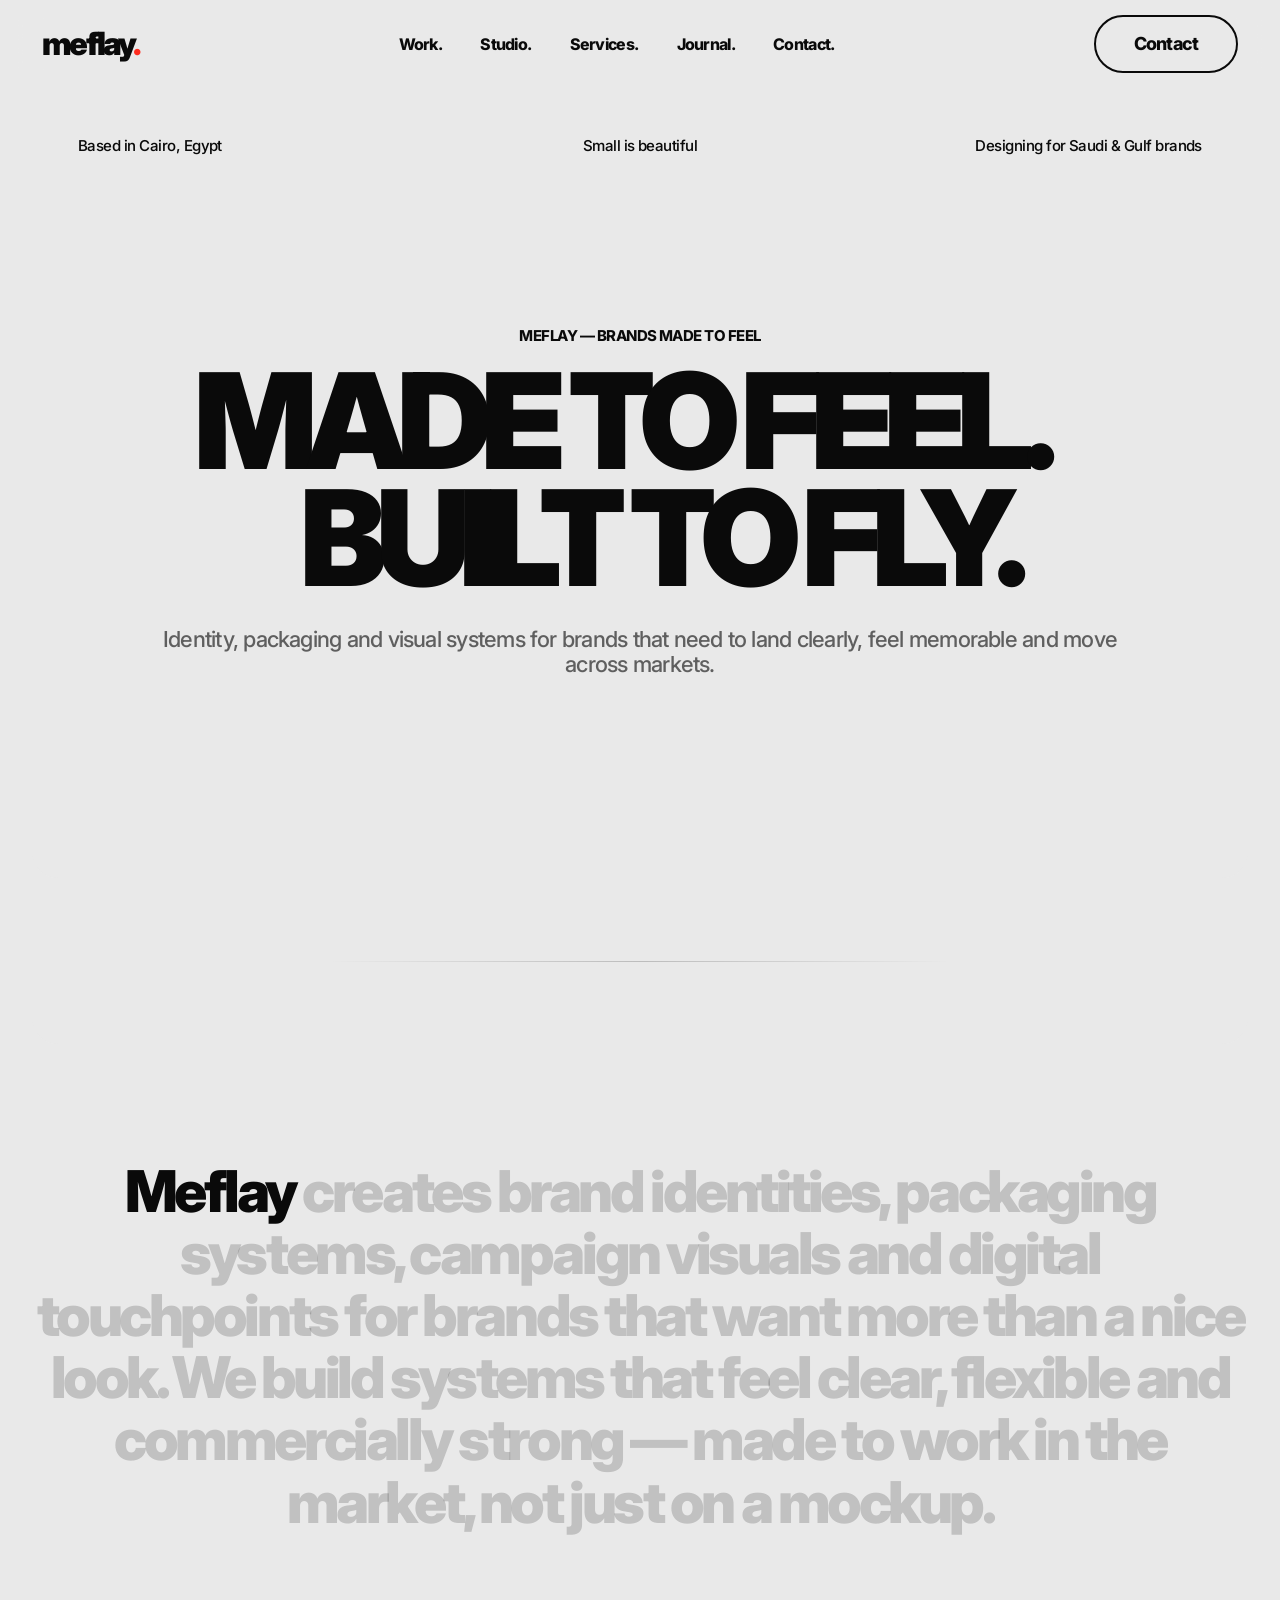
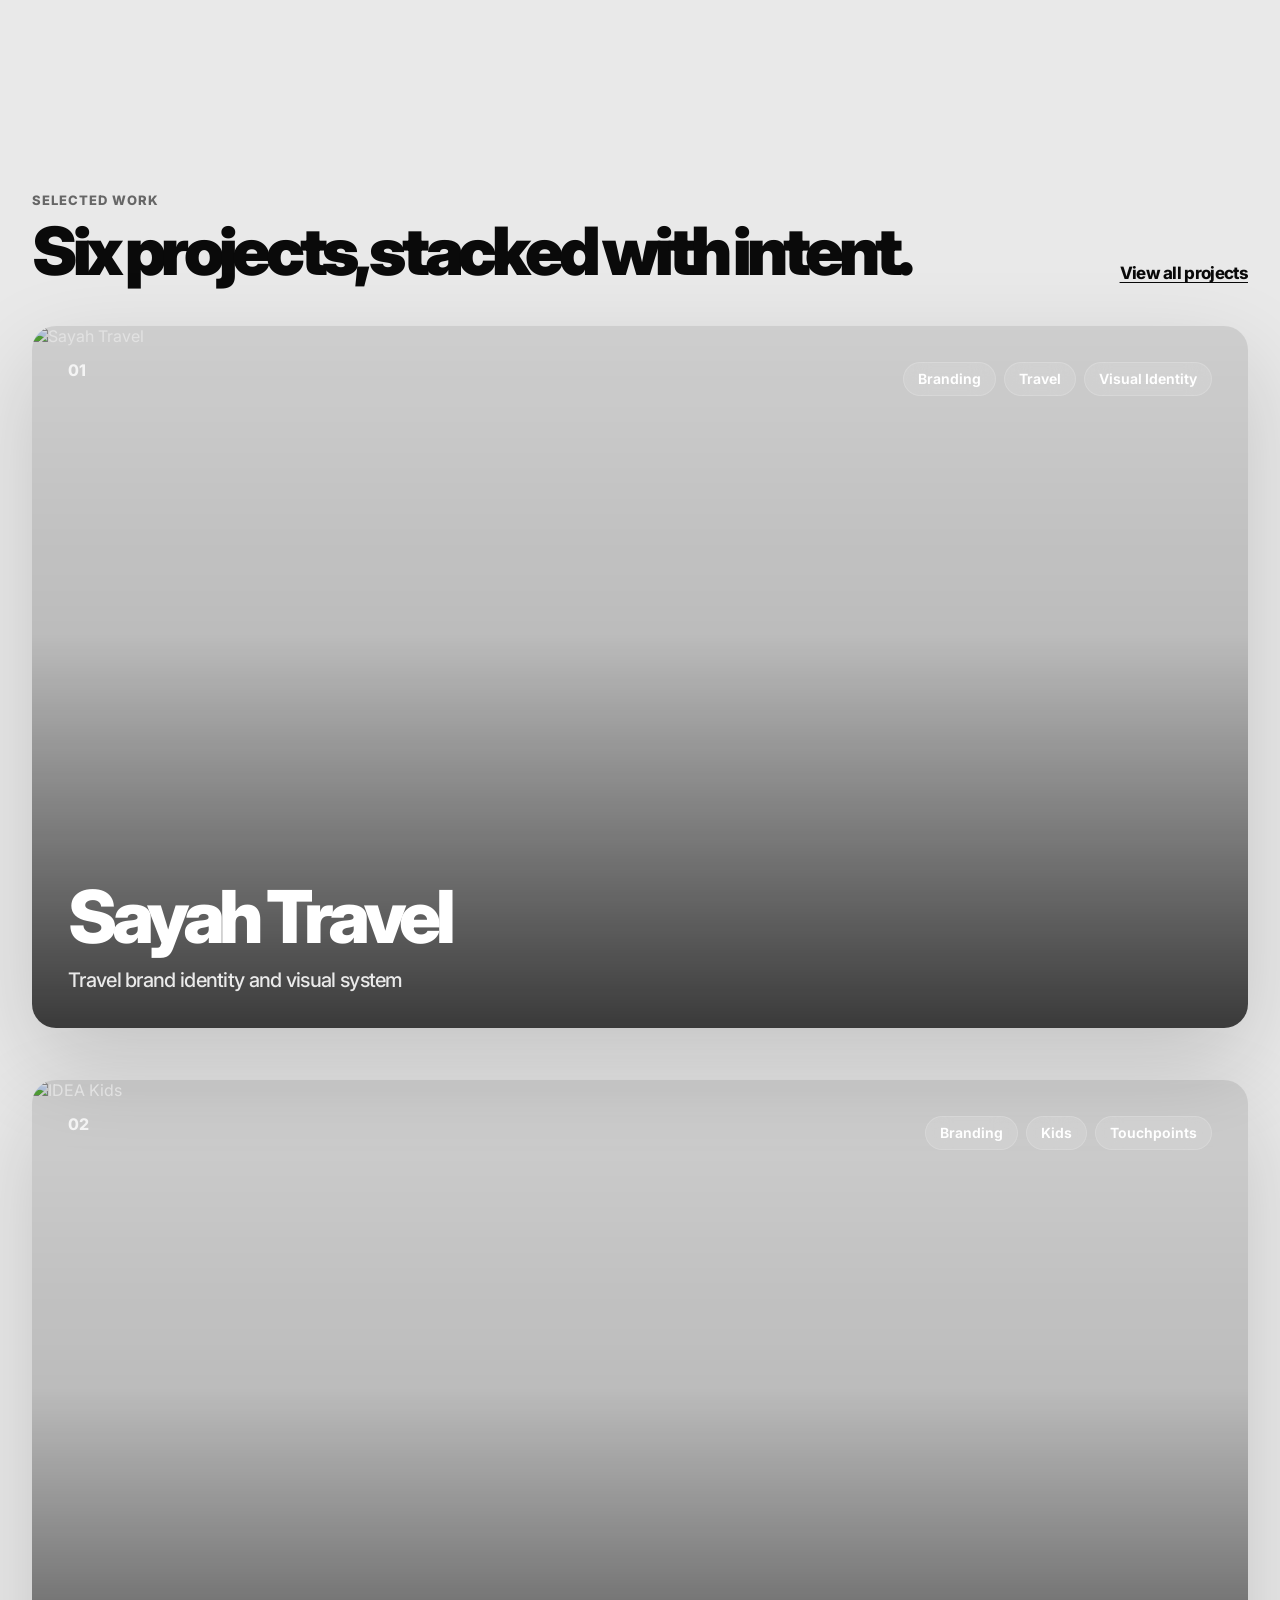
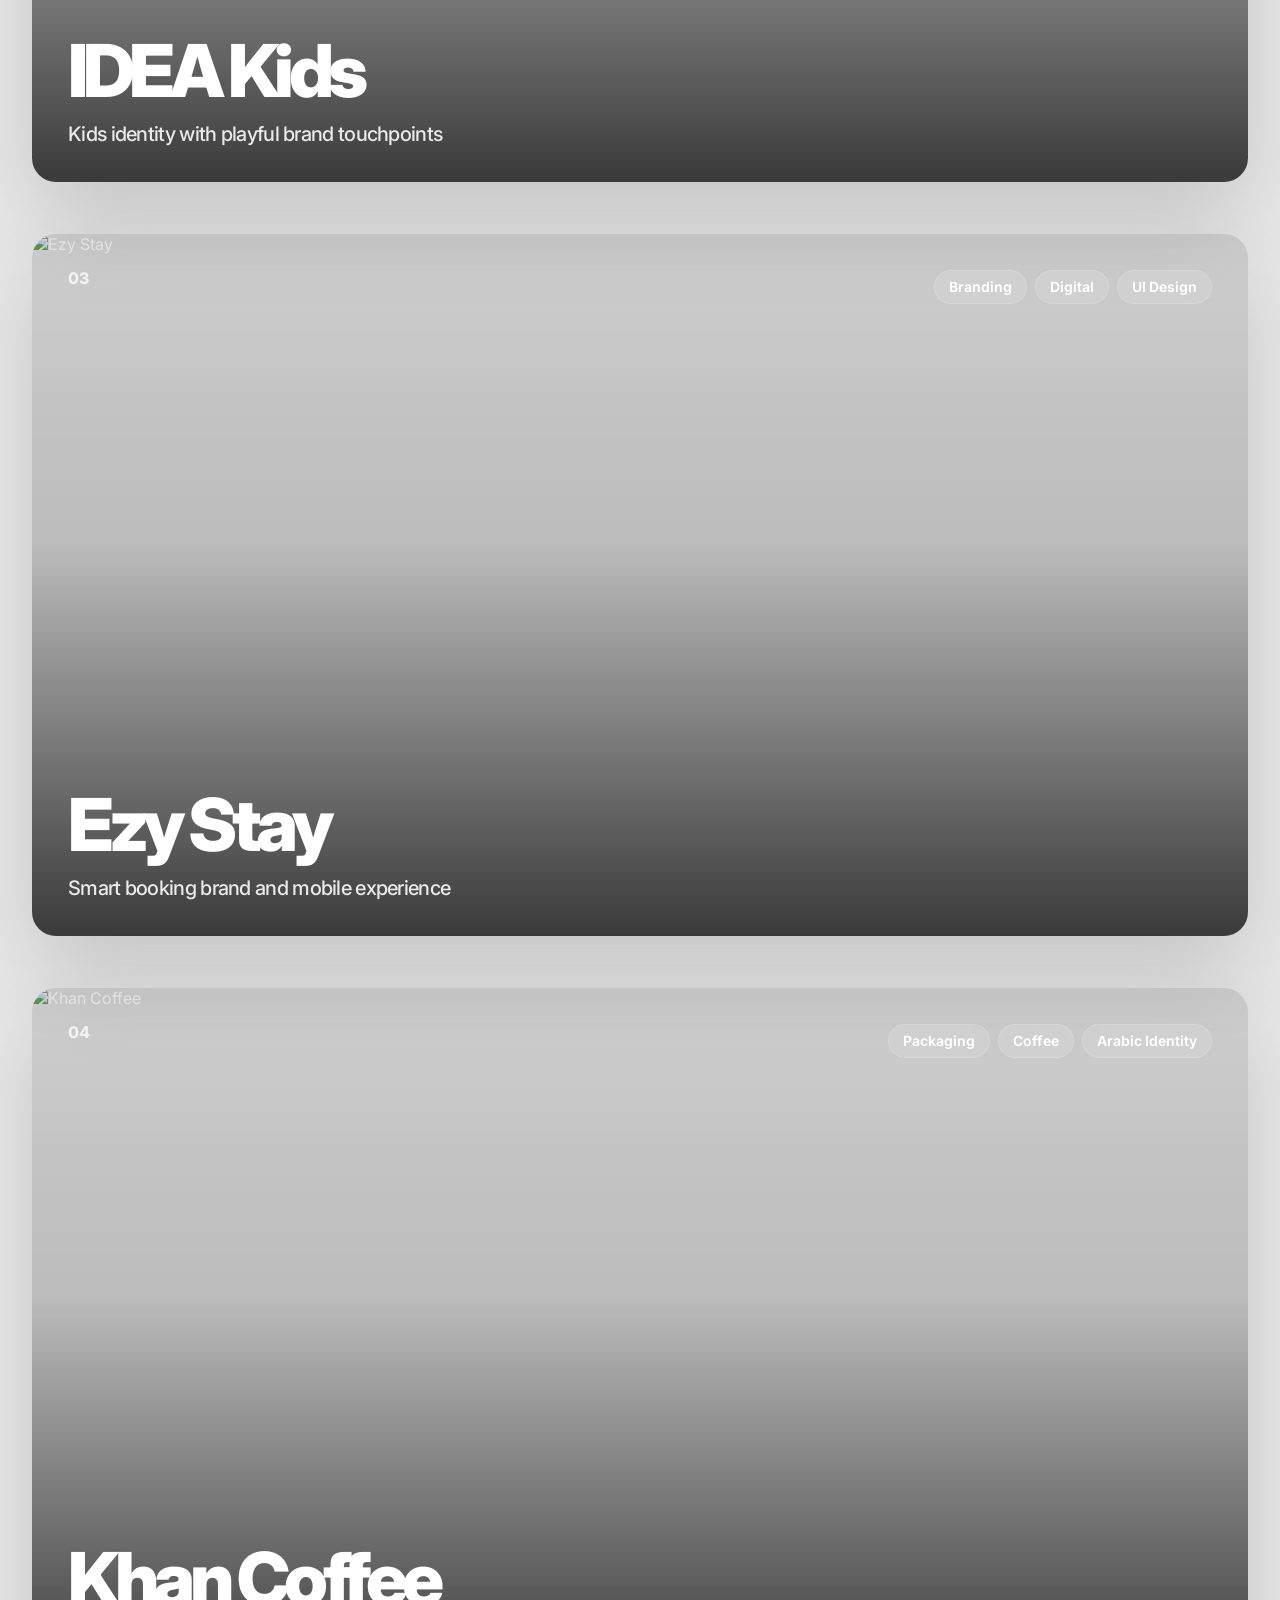
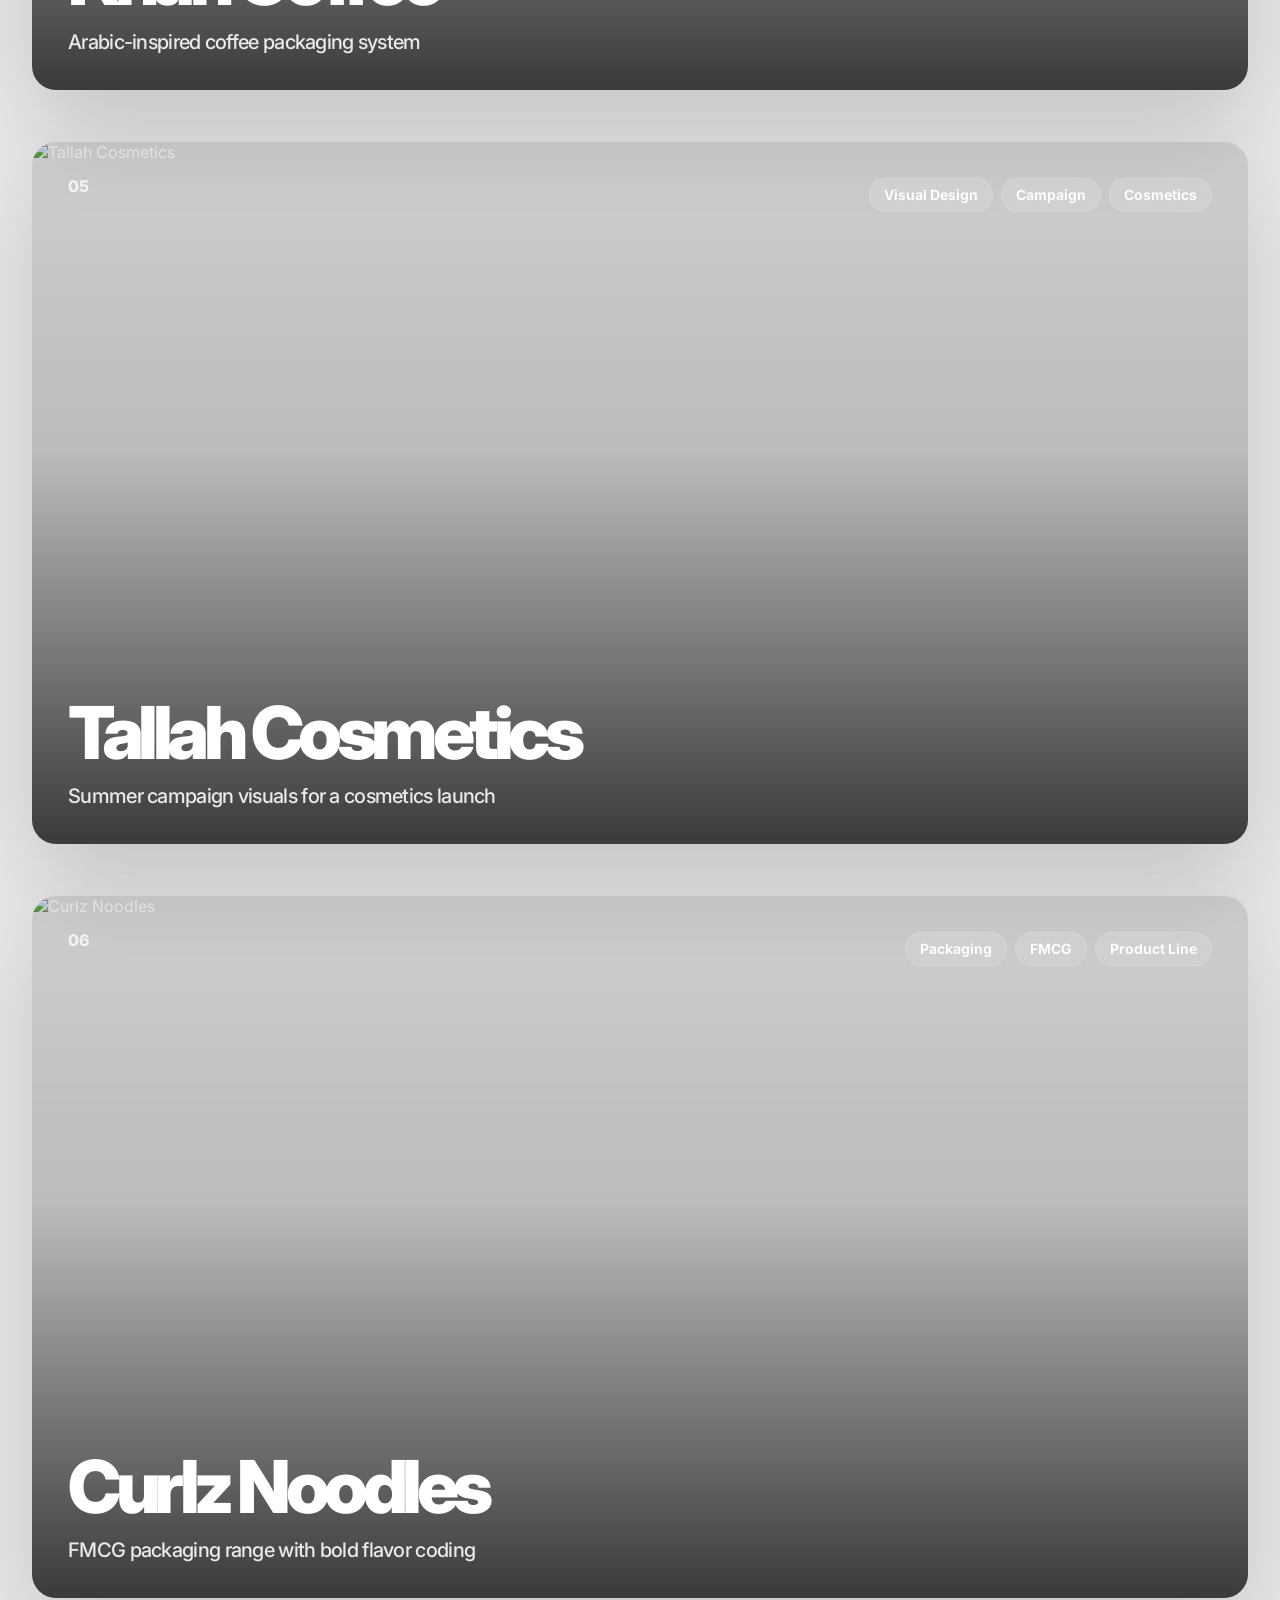
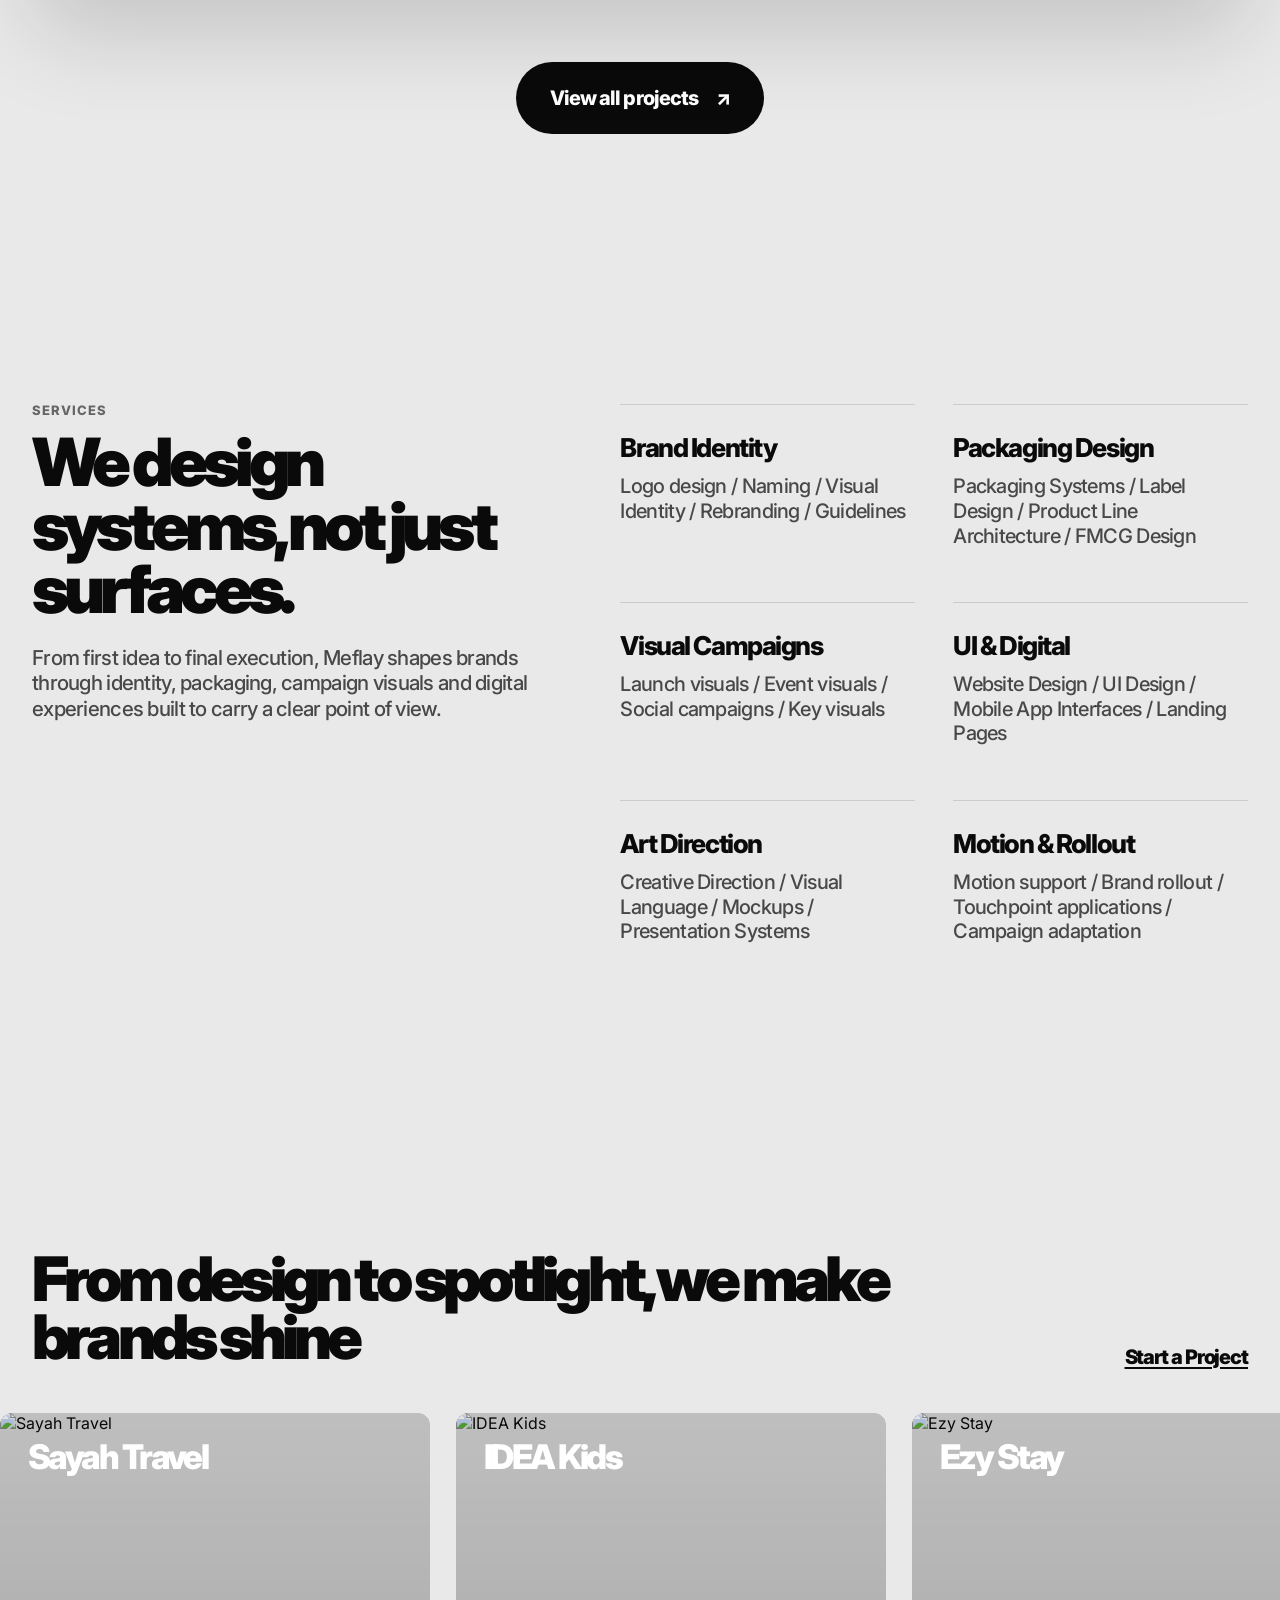
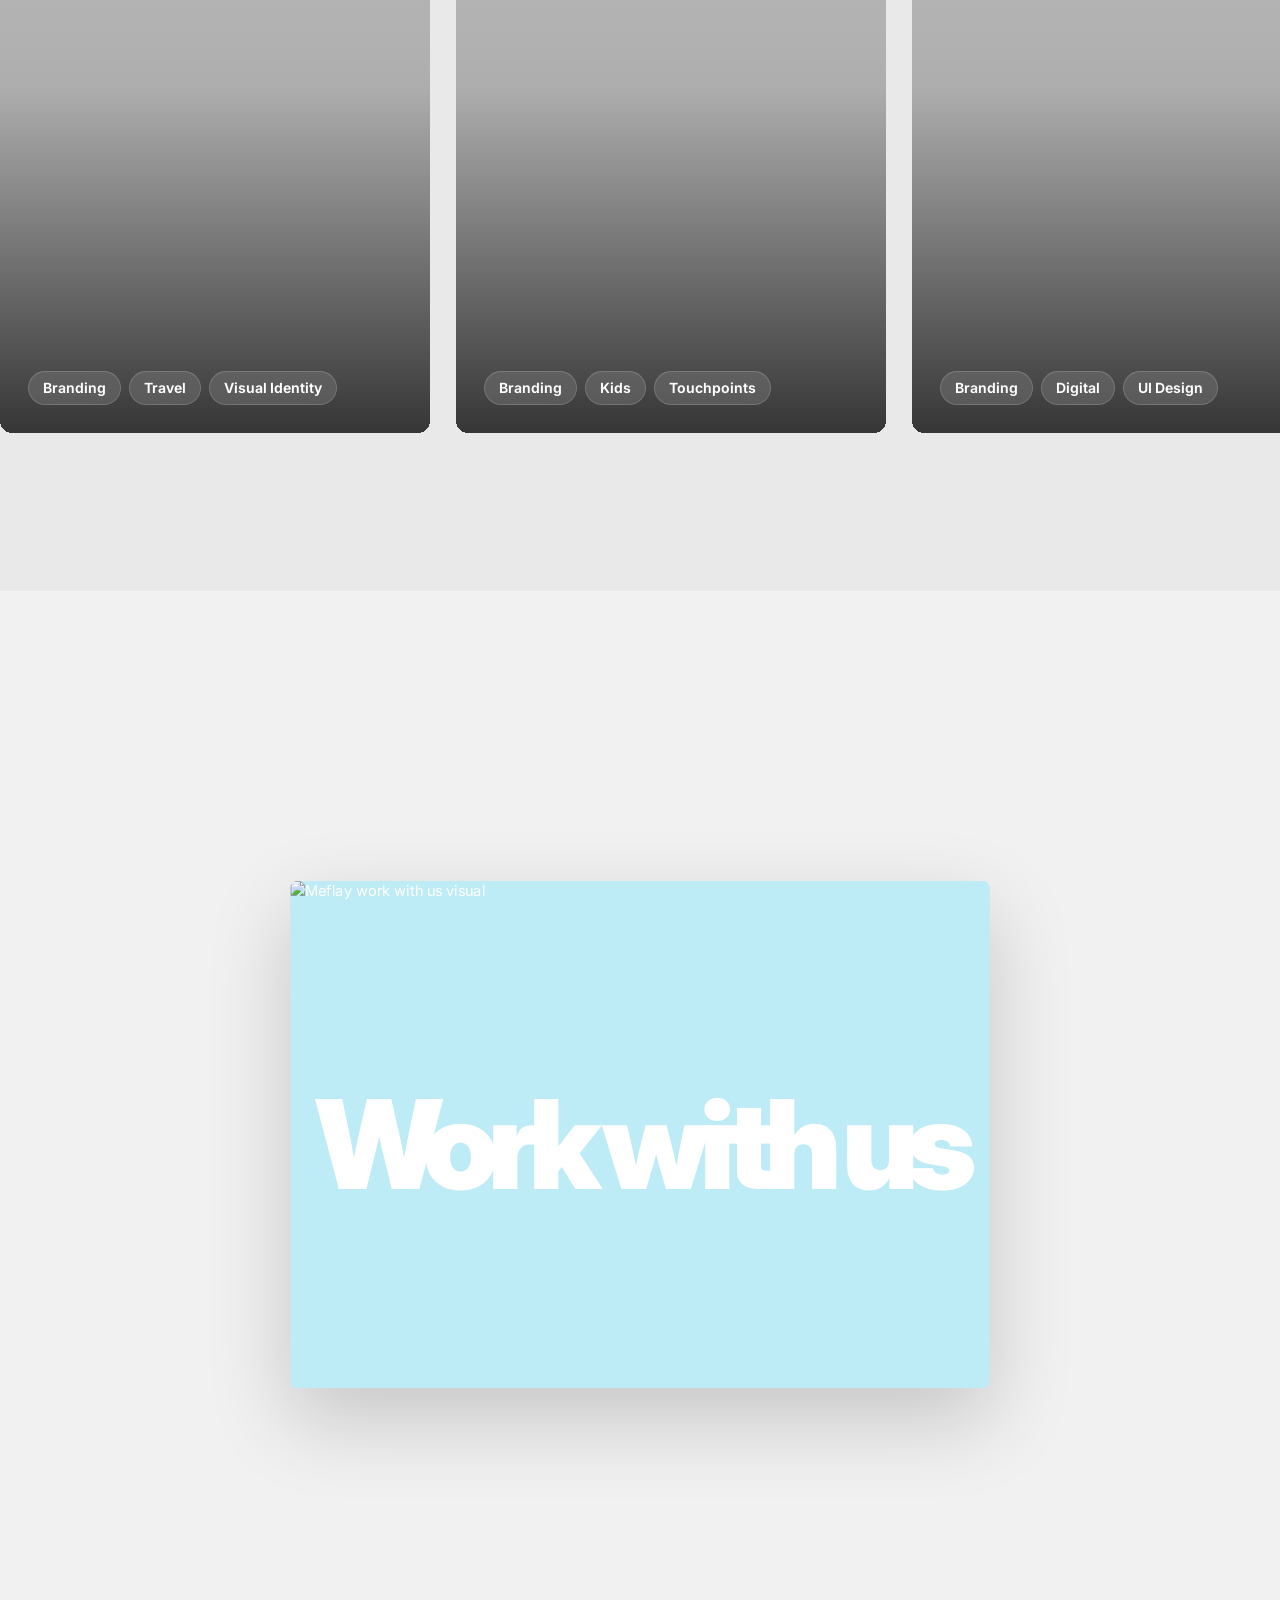
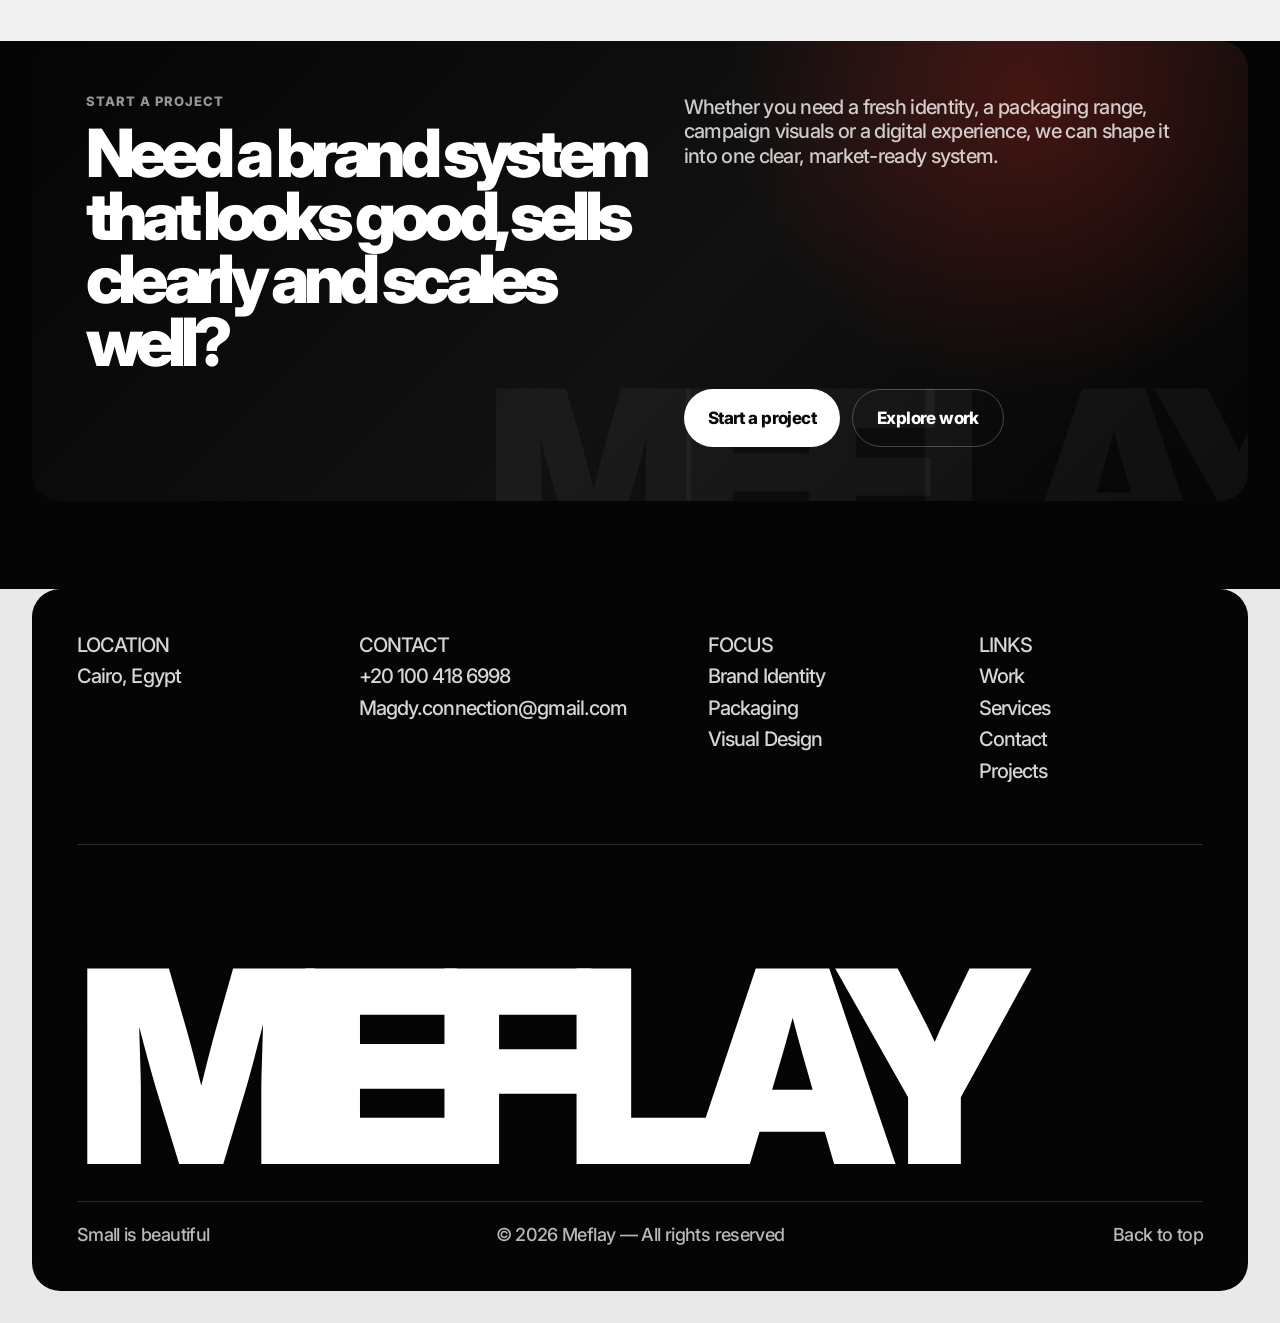
==== commit 7f72e73b: "Update index.html" ====
--- a/index.html
+++ b/index.html
@@ -246,6 +246,6 @@
     </div>
   </footer>
 
-  <script src="/js/main.js?v=130"></script>
+  <script src="/js/main.js?v=131"></script>
 </body>
 </html>
--- a/css/style.css
+++ b/css/style.css
@@ -7,7 +7,6 @@
   --soft-line: rgba(255, 255, 255, 0.14);
   --red: #ff2d20;
   --blue: #2ec8f0;
-  --radius: 24px;
   --ease: cubic-bezier(0.22, 1, 0.36, 1);
   --container: min(1780px, calc(100% - 64px));
   --font: "Inter", system-ui, -apple-system, BlinkMacSystemFont, "Segoe UI", sans-serif;
@@ -31,12 +30,13 @@
   color: var(--black);
   overflow-x: hidden;
   cursor: auto !important;
+  transition: background-color 0.22s linear;
   -webkit-font-smoothing: antialiased;
   text-rendering: optimizeLegibility;
 }
 
-body.menu-open {
-  overflow: hidden;
+body.dark-after-work {
+  background: #050505;
 }
 
 a,
@@ -45,7 +45,7 @@
 textarea,
 select,
 label {
-  cursor: pointer;
+  cursor: pointer !important;
 }
 
 a {
@@ -100,13 +100,33 @@
   background: rgba(233, 233, 233, 0.82);
   backdrop-filter: blur(18px);
   border-bottom: 1px solid transparent;
-  transition: height 0.3s var(--ease), background 0.3s var(--ease), border-color 0.3s var(--ease);
+  transition:
+    height 0.3s var(--ease),
+    background 0.3s var(--ease),
+    border-color 0.3s var(--ease),
+    color 0.3s var(--ease);
 }
 
 .site-header.scrolled {
   height: 74px;
   background: rgba(233, 233, 233, 0.94);
   border-bottom-color: rgba(0, 0, 0, 0.08);
+}
+
+body.dark-after-work .site-header {
+  background: rgba(5, 5, 5, 0.72);
+  color: var(--white);
+  border-bottom-color: rgba(255, 255, 255, 0.08);
+}
+
+body.dark-after-work .header-cta {
+  border-color: var(--white);
+  color: var(--white);
+}
+
+body.dark-after-work .header-cta:hover {
+  background: var(--white);
+  color: var(--black);
 }
 
 .brand {
@@ -151,7 +171,11 @@
   line-height: 1;
   font-weight: 780;
   letter-spacing: -0.04em;
-  transition: background 0.28s var(--ease), color 0.28s var(--ease), transform 0.28s var(--ease);
+  transition:
+    background 0.28s var(--ease),
+    color 0.28s var(--ease),
+    transform 0.28s var(--ease),
+    border-color 0.28s var(--ease);
 }
 
 .header-cta:hover {
@@ -163,7 +187,7 @@
 .menu-toggle {
   width: 52px;
   height: 52px;
-  border: 1.5px solid var(--black);
+  border: 1.5px solid currentColor;
   border-radius: 50%;
   align-items: center;
   justify-content: center;
@@ -175,7 +199,7 @@
   display: block;
   width: 18px;
   height: 2px;
-  background: var(--black);
+  background: currentColor;
 }
 
 .mobile-menu {
@@ -186,6 +210,7 @@
   z-index: 1001;
   padding: 22px;
   background: var(--white);
+  color: var(--black);
   border-radius: 20px;
   box-shadow: 0 20px 70px rgba(0, 0, 0, 0.16);
   display: none;
@@ -287,7 +312,6 @@
   width: 100%;
   max-width: 1480px;
   margin: 0 auto;
-  padding: 0;
   text-align: center;
   transform: translateY(10px);
 }
@@ -435,7 +459,7 @@
   letter-spacing: -0.08em;
 }
 
-/* Home Projects */
+/* Stacked Projects */
 
 .home-projects-section {
   padding: 120px 0 150px;
@@ -474,7 +498,8 @@
 
 .project-stack-card img,
 .project-card img,
-.related-card img {
+.related-card img,
+.spotlight-card img {
   position: absolute;
   inset: 0;
   width: 100%;
@@ -484,33 +509,37 @@
 
 .project-stack-card::after,
 .project-card::after,
-.related-card::after {
+.related-card::after,
+.spotlight-card::after {
   content: "";
   position: absolute;
   inset: 0;
   z-index: 1;
   pointer-events: none;
   background:
-    linear-gradient(180deg, rgba(0, 0, 0, 0.14), rgba(0, 0, 0, 0.16) 40%, rgba(0, 0, 0, 0.78)),
-    rgba(0, 0, 0, 0.08);
+    linear-gradient(180deg, rgba(0, 0, 0, 0.08), rgba(0, 0, 0, 0.16) 44%, rgba(0, 0, 0, 0.74)),
+    rgba(0, 0, 0, 0.04);
 }
 
 .project-stack-card img,
 .project-card img,
-.related-card img {
+.related-card img,
+.spotlight-card img {
   transition: transform 1.2s var(--ease), filter 1.2s var(--ease);
 }
 
 .project-stack-card:hover img,
 .project-card:hover img,
-.related-card:hover img {
+.related-card:hover img,
+.spotlight-card:hover img {
   transform: scale(1.045);
   filter: contrast(1.04) saturate(1.04);
 }
 
 .project-stack-inner,
 .project-card-inner,
-.related-card-inner {
+.related-card-inner,
+.spotlight-card-inner {
   position: relative;
   z-index: 2;
   height: 100%;
@@ -662,86 +691,148 @@
   letter-spacing: -0.035em;
 }
 
+/* Horizontal Spotlight Section */
+
+.spotlight-section {
+  padding: 120px 0 150px;
+  background: var(--bg);
+  color: var(--black);
+  overflow: hidden;
+}
+
+.spotlight-head {
+  width: var(--container);
+  margin: 0 auto 46px;
+  display: grid;
+  grid-template-columns: minmax(0, 1fr) auto;
+  gap: 32px;
+  align-items: end;
+}
+
+.spotlight-head h2 {
+  margin: 0;
+  max-width: 900px;
+  font-size: clamp(46px, 4.8vw, 92px);
+  line-height: 0.95;
+  font-weight: 900;
+  letter-spacing: -0.078em;
+}
+
+.spotlight-link {
+  font-size: clamp(20px, 1.45vw, 30px);
+  line-height: 1;
+  font-weight: 850;
+  letter-spacing: -0.055em;
+  text-decoration: underline;
+  text-underline-offset: 0.13em;
+  text-decoration-thickness: 0.08em;
+}
+
+.spotlight-viewport {
+  width: 100%;
+  overflow-x: auto;
+  overflow-y: hidden;
+  scroll-snap-type: x proximity;
+  scrollbar-width: none;
+  cursor: grab;
+}
+
+.spotlight-viewport::-webkit-scrollbar {
+  display: none;
+}
+
+.spotlight-viewport.dragging {
+  cursor: grabbing;
+}
+
+.spotlight-rail {
+  width: max-content;
+  display: flex;
+  gap: 26px;
+  padding: 0 max(32px, calc((100vw - 1780px) / 2 + 32px)) 8px;
+}
+
+.spotlight-card {
+  position: relative;
+  width: min(430px, 78vw);
+  height: 620px;
+  flex: 0 0 auto;
+  scroll-snap-align: start;
+  border-radius: 12px;
+  overflow: hidden;
+  background: #d8d8d8;
+}
+
+.spotlight-card-inner {
+  padding: 28px;
+}
+
+.spotlight-card h3 {
+  margin: 0;
+  max-width: 360px;
+  color: var(--white);
+  font-size: clamp(34px, 2.6vw, 54px);
+  line-height: 0.96;
+  font-weight: 850;
+  letter-spacing: -0.075em;
+}
+
+.spotlight-card .project-tags {
+  margin-top: auto;
+}
+
 /* Work With Us */
 
 .mwus-section {
   position: relative;
-  padding: 160px 24px 140px;
-  margin: 0 auto 88px;
+  min-height: 112svh;
+  padding: 140px 24px 150px;
+  margin: 0;
   overflow: hidden;
-  background: #ececec;
-  transition: background-color 0.22s linear, box-shadow 0.22s linear;
+  background: #f1f1f1;
+  color: var(--white);
+  transition: background-color 0.12s linear;
 }
 
 .mwus-shell {
   position: relative;
   width: min(1400px, 100%);
   margin: 0 auto;
-  z-index: 2;
-}
-
-.mwus-head {
-  max-width: 920px;
-  margin: 0 auto 42px;
-  text-align: center;
-}
-
-.mwus-kicker {
-  margin: 0 0 14px;
-  font-size: 13px;
-  font-weight: 700;
-  letter-spacing: 0.08em;
-  text-transform: uppercase;
-  color: rgba(20, 20, 20, 0.6);
-}
-
-.mwus-title {
-  margin: 0;
-  font-size: clamp(56px, 9vw, 144px);
-  line-height: 0.92;
-  letter-spacing: -0.07em;
-  font-weight: 900;
-  color: #080808;
-}
-
-.mwus-text {
-  margin: 18px auto 0;
-  max-width: 720px;
-  font-size: clamp(18px, 2vw, 24px);
-  line-height: 1.45;
-  letter-spacing: -0.03em;
-  color: rgba(20, 20, 20, 0.72);
+  min-height: calc(112svh - 290px);
+  display: flex;
+  align-items: center;
+  justify-content: center;
 }
 
 .mwus-stage {
   position: relative;
+  width: 100%;
   min-height: 760px;
-  border-radius: 34px;
-  overflow: hidden;
-  padding: 72px 48px;
-  background:
-    radial-gradient(circle at 20% 75%, rgba(255, 71, 26, 0.08), transparent 58%),
-    radial-gradient(circle at 80% 25%, rgba(0, 198, 255, 0.08), transparent 54%),
-    linear-gradient(180deg, #ececec 0%, #ececec 100%);
-  box-shadow: 0 30px 70px rgba(0, 0, 0, 0.08);
-  transition: background 0.22s linear, box-shadow 0.22s linear, transform 0.22s linear;
+  display: flex;
+  align-items: center;
+  justify-content: center;
+  overflow: visible;
+  background: transparent !important;
+  box-shadow: none !important;
+  transition: transform 0.14s linear;
 }
 
 .mwus-media-wrap {
   position: relative;
-  width: min(880px, 100%);
-  margin: 0 auto;
-  border-radius: 28px;
+  z-index: 2;
+  width: min(760px, 64vw);
+  aspect-ratio: 1.38 / 1;
+  border-radius: 7px;
   overflow: hidden;
-  box-shadow: 0 40px 90px rgba(0, 0, 0, 0.18);
-  z-index: 2;
+  background: #bdebf6;
+  box-shadow: 0 34px 100px rgba(0, 0, 0, 0.22);
+  transition: transform 0.16s linear, box-shadow 0.16s linear;
 }
 
 .mwus-media {
-  display: block;
   width: 100%;
-  height: auto;
-  min-height: 560px;
+  height: 100%;
+  min-height: 0;
   object-fit: cover;
   object-position: center;
 }
@@ -749,108 +840,47 @@
 .mwus-overlay-title {
   position: absolute;
   left: 50%;
-  top: 50%;
+  top: 52%;
+  z-index: 4;
+  width: 140vw;
+  margin: 0;
   transform: translate(-50%, -50%);
-  margin: 0;
-  width: 100%;
-  padding: 0 24px;
+  color: var(--white);
+  font-size: clamp(82px, 10.5vw, 190px);
+  line-height: 0.88;
+  font-weight: 900;
+  letter-spacing: -0.09em;
   text-align: center;
-  font-size: clamp(62px, 9vw, 120px);
-  line-height: 0.94;
-  letter-spacing: -0.08em;
-  font-weight: 900;
-  color: rgba(255, 255, 255, 0.96);
-  z-index: 4;
+  white-space: nowrap;
   pointer-events: none;
 }
 
 .mwus-float-layer {
   position: absolute;
   inset: 0;
-  z-index: 4;
+  z-index: 10;
   pointer-events: none;
-  overflow: hidden;
-}
-
-.mwus-glow {
-  position: absolute;
-  width: 420px;
-  height: 420px;
-  border-radius: 50%;
-  filter: blur(85px);
-  opacity: 0;
-  pointer-events: none;
-  transition: opacity 0.25s linear;
-  z-index: 1;
-}
-
-.mwus-glow-left {
-  left: -120px;
-  bottom: -60px;
-  background: rgba(255, 79, 32, 0.22);
-}
-
-.mwus-glow-right {
-  right: -120px;
-  top: -60px;
-  background: rgba(0, 193, 255, 0.18);
-}
-
-.mwus-actions {
-  display: flex;
-  justify-content: center;
-  gap: 14px;
-  margin-top: 34px;
-  flex-wrap: wrap;
-}
-
-.mwus-btn {
-  display: inline-flex;
-  align-items: center;
-  justify-content: center;
-  min-height: 58px;
-  padding: 0 28px;
-  border-radius: 999px;
-  font-size: 16px;
-  font-weight: 800;
-  letter-spacing: -0.03em;
-  transition: transform 0.25s ease, background-color 0.25s ease, color 0.25s ease, border-color 0.25s ease, box-shadow 0.25s ease;
-}
-
-.mwus-btn:hover {
-  transform: translateY(-2px);
-}
-
-.mwus-btn-primary {
-  background: #ffffff;
-  color: #0d0d0d;
-  border: 1px solid #ffffff;
-  box-shadow: 0 10px 24px rgba(0, 0, 0, 0.12);
-}
-
-.mwus-btn-secondary {
-  background: transparent;
-  color: #0d0d0d;
-  border: 1px solid rgba(0, 0, 0, 0.28);
+  overflow: visible;
 }
 
 .mwus-pill {
   position: absolute;
   left: 0;
   top: 0;
-  transform: translate(-50%, -50%) scale(0.78) rotate(var(--mwus-rotate, 0deg));
+  z-index: 12;
+  transform: translate(-50%, -50%) scale(0.74) rotate(var(--mwus-rotate, 0deg));
   transform-origin: center;
   padding: 14px 20px;
   border-radius: 999px;
-  font-size: 18px;
+  font-size: clamp(14px, 1.05vw, 20px);
   line-height: 1;
   font-weight: 900;
-  letter-spacing: -0.04em;
+  letter-spacing: -0.045em;
   white-space: nowrap;
-  color: #111111;
-  box-shadow: 0 18px 45px rgba(0, 0, 0, 0.18);
+  color: #101010;
+  box-shadow: 0 18px 42px rgba(0, 0, 0, 0.22);
   opacity: 0;
-  transition: opacity 0.35s var(--ease), transform 0.35s var(--ease);
+  transition: opacity 0.34s var(--ease), transform 0.34s var(--ease);
 }
 
 .mwus-pill.show {
@@ -858,48 +888,27 @@
   transform: translate(-50%, -50%) scale(1) rotate(var(--mwus-rotate, 0deg));
 }
 
-.mwus-section.is-dark {
-  background: #060606;
-}
-
-.mwus-section.is-dark .mwus-kicker {
-  color: rgba(255, 255, 255, 0.58);
-}
-
-.mwus-section.is-dark .mwus-title {
-  color: #ffffff;
-}
-
-.mwus-section.is-dark .mwus-text {
-  color: rgba(255, 255, 255, 0.72);
-}
-
-.mwus-section.is-dark .mwus-stage {
-  background:
-    radial-gradient(circle at 20% 75%, rgba(255, 71, 26, 0.18), transparent 58%),
-    radial-gradient(circle at 80% 25%, rgba(0, 198, 255, 0.16), transparent 54%),
-    linear-gradient(180deg, #0c0c0c 0%, #050505 100%);
-  box-shadow: 0 35px 110px rgba(0, 0, 0, 0.42);
-}
-
-.mwus-section.is-dark .mwus-glow {
-  opacity: 1;
-}
-
-.mwus-section.is-dark .mwus-btn-secondary {
-  color: #ffffff;
-  border-color: rgba(255, 255, 255, 0.24);
+/* From Work With Us to end */
+
+body.dark-after-work .final-cta-section,
+body.dark-after-work .site-footer {
+  background-color: #050505;
 }
 
 /* Final CTA */
 
 .final-cta-section {
-  width: var(--container);
-  margin: 0 auto 88px;
+  width: 100%;
+  margin: 0;
+  padding: 0 0 88px;
+  background: #050505;
+  transition: background-color 0.22s linear;
 }
 
 .final-cta-card {
   position: relative;
+  width: var(--container);
+  margin: 0 auto;
   min-height: 460px;
   padding: clamp(38px, 4.2vw, 76px);
   border-radius: 28px;
@@ -1404,8 +1413,8 @@
     grid-template-columns: repeat(2, minmax(0, 1fr));
   }
 
-  .mwus-stage {
-    min-height: 680px;
+  .mwus-media-wrap {
+    width: min(760px, 76vw);
   }
 }
 
@@ -1478,9 +1487,11 @@
     font-size: clamp(30px, 9vw, 54px);
   }
 
-  .section-head-row {
-    flex-direction: column;
-    align-items: flex-start;
+  .section-head-row,
+  .spotlight-head {
+    grid-template-columns: 1fr;
+    display: grid;
+    align-items: start;
   }
 
   .project-stack-card {
@@ -1513,26 +1524,35 @@
     grid-template-columns: 1fr;
   }
 
+  .spotlight-card {
+    width: min(360px, 82vw);
+    height: 520px;
+  }
+
   .mwus-section {
-    padding: 120px 18px 110px;
+    min-height: 94svh;
+    padding: 100px 14px 110px;
+  }
+
+  .mwus-shell {
+    min-height: calc(94svh - 210px);
   }
 
   .mwus-stage {
-    min-height: 620px;
-    padding: 42px 18px;
-    border-radius: 24px;
-  }
-
-  .mwus-media {
-    min-height: 460px;
+    min-height: 560px;
+  }
+
+  .mwus-media-wrap {
+    width: 86vw;
   }
 
   .mwus-overlay-title {
-    font-size: clamp(46px, 10vw, 82px);
+    font-size: clamp(58px, 17vw, 96px);
+    white-space: normal;
   }
 
   .mwus-pill {
-    font-size: 14px;
+    font-size: 13px;
     padding: 11px 15px;
   }
 
@@ -1564,31 +1584,6 @@
   .gallery-item,
   .gallery-item.large {
     min-height: 340px;
-  }
-}
-
-@media (max-width: 640px) {
-  .mwus-head {
-    margin-bottom: 28px;
-  }
-
-  .mwus-stage {
-    min-height: 520px;
-    padding: 16px;
-  }
-
-  .mwus-media {
-    min-height: 360px;
-  }
-
-  .mwus-actions {
-    gap: 10px;
-  }
-
-  .mwus-btn {
-    min-height: 50px;
-    padding: 0 20px;
-    font-size: 14px;
   }
 }
 
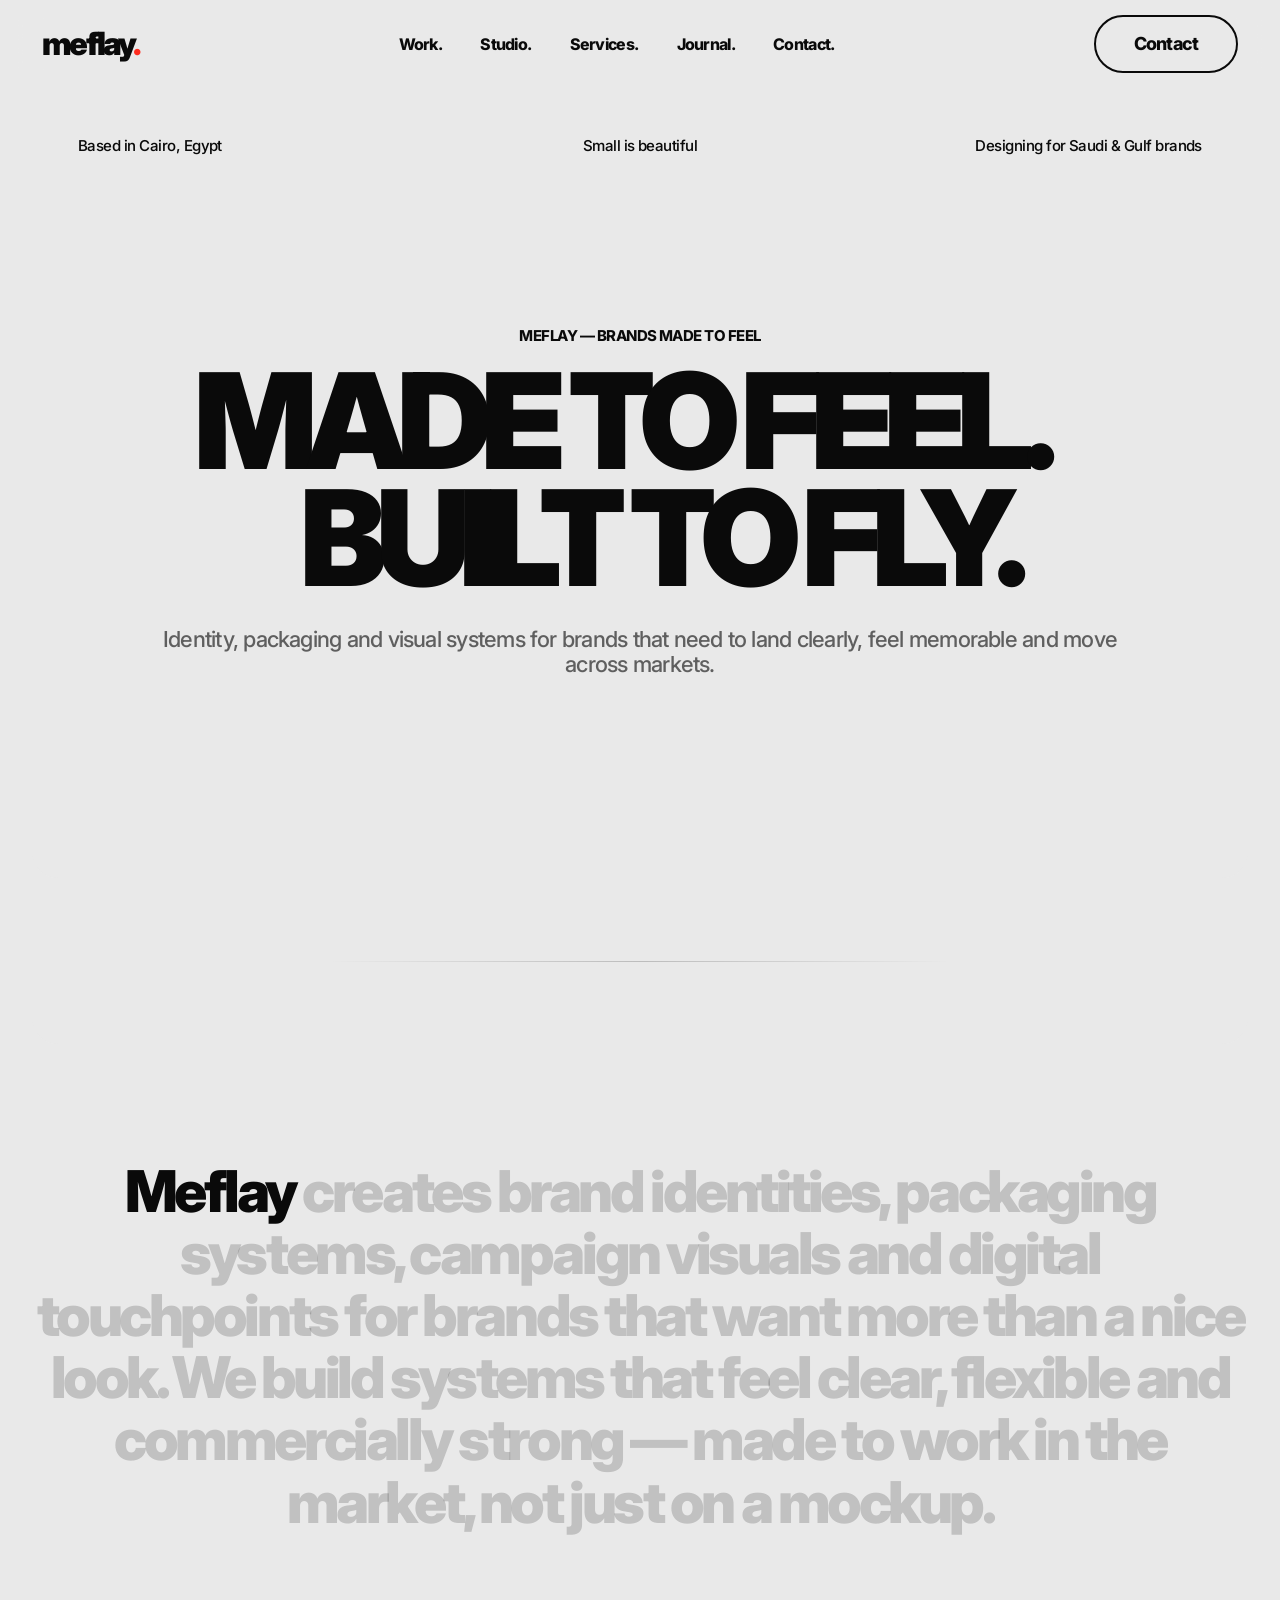
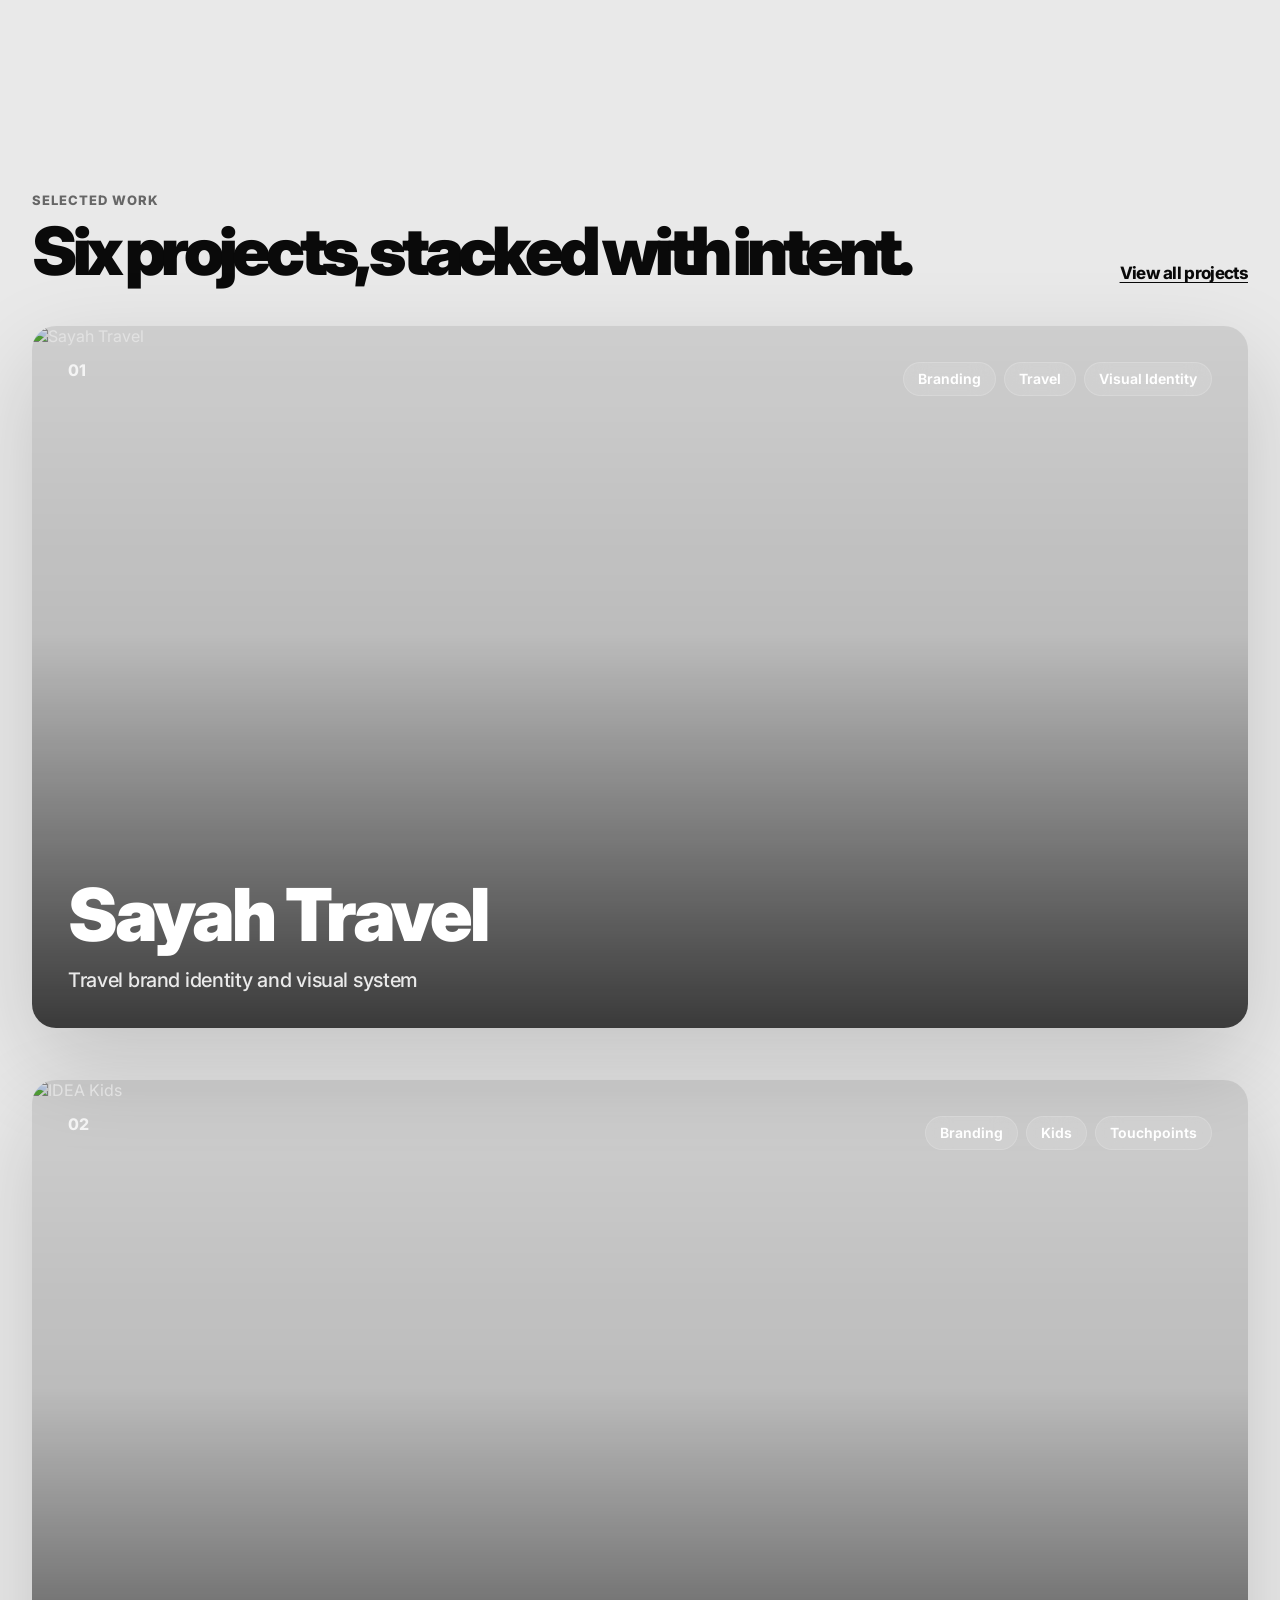
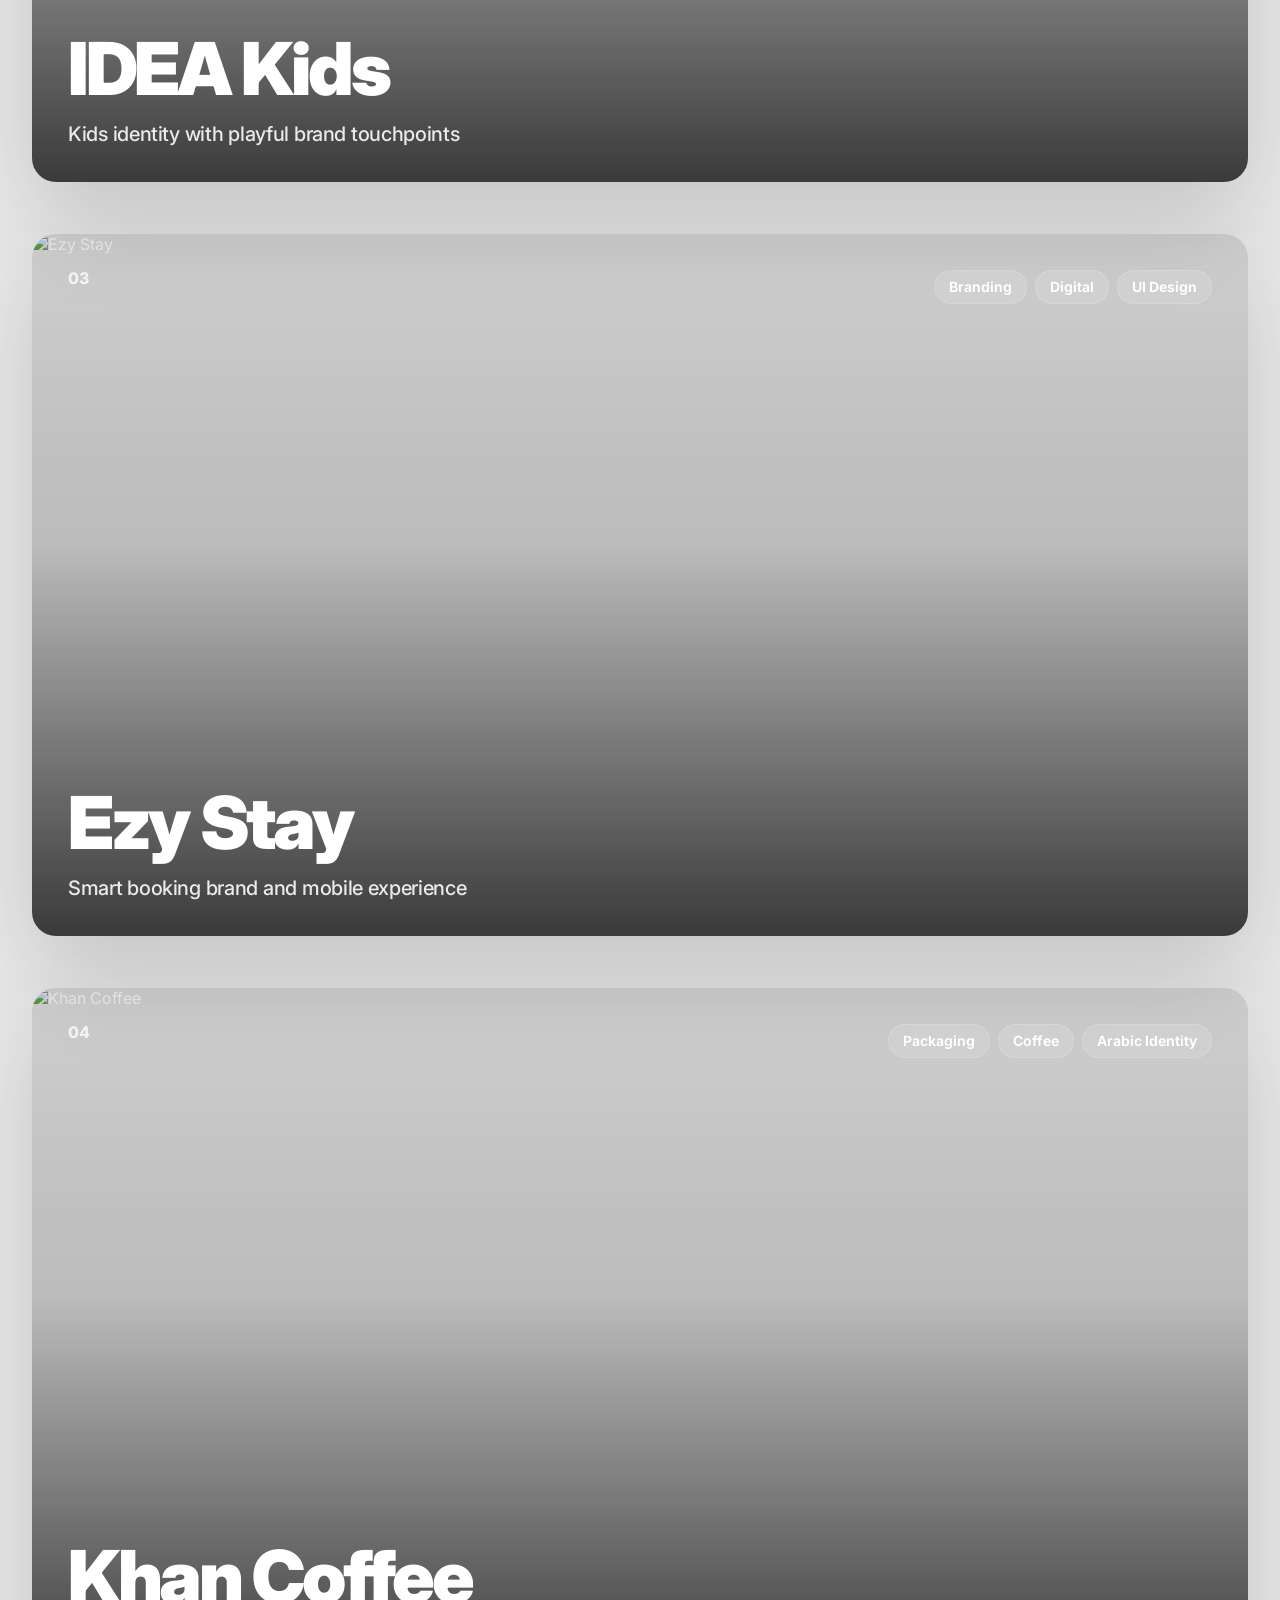
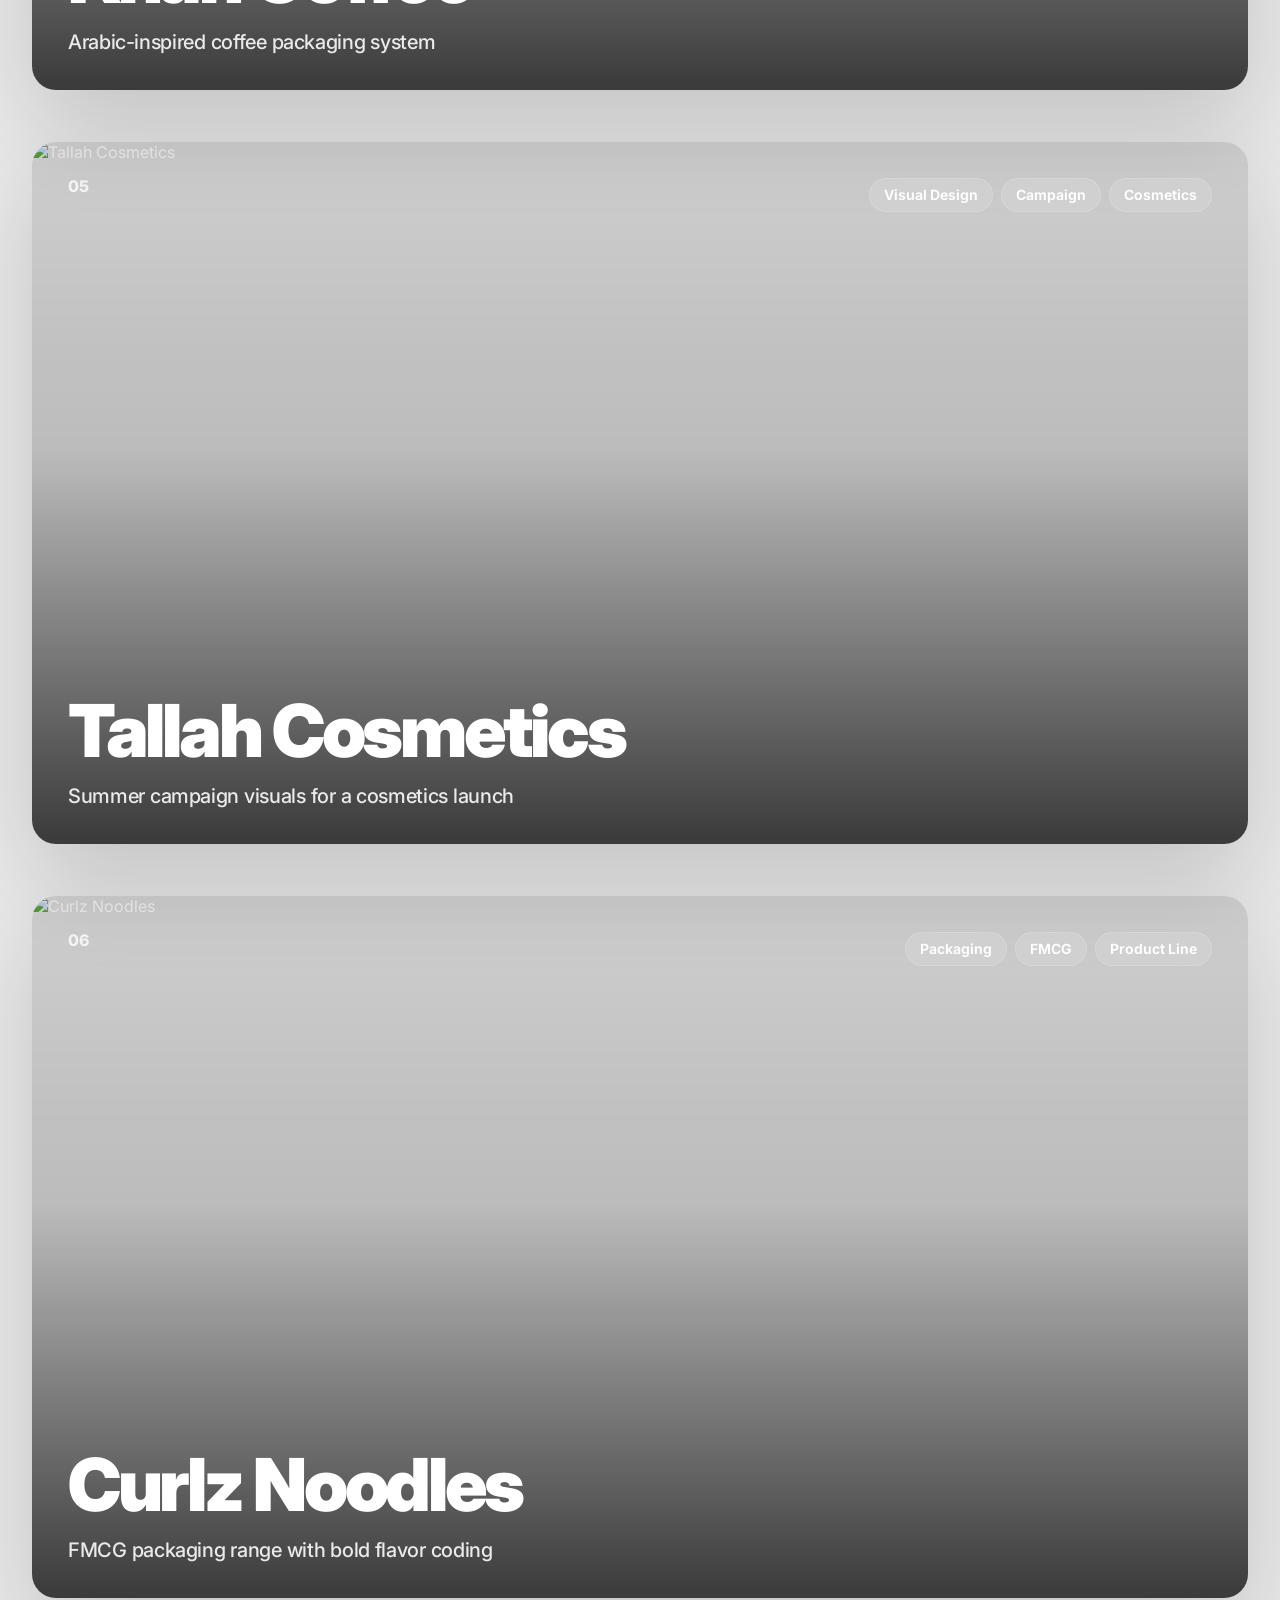
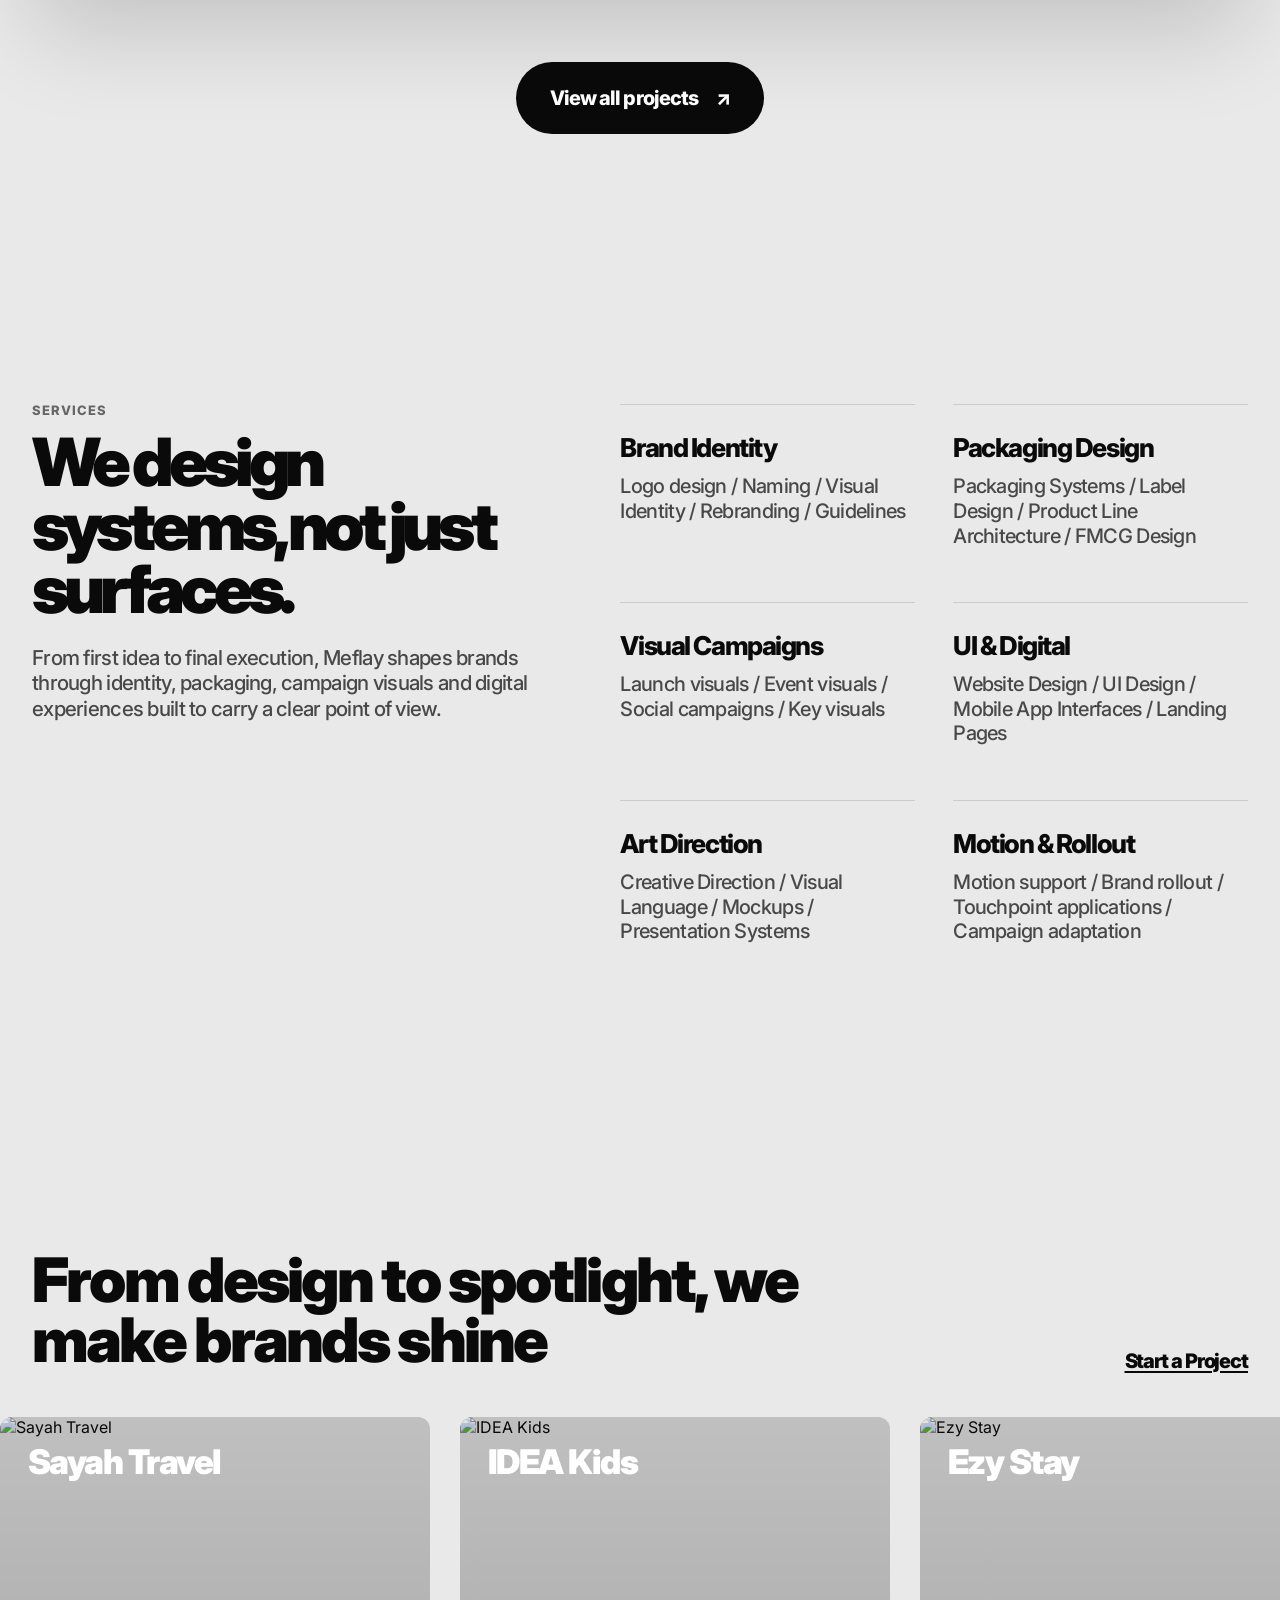
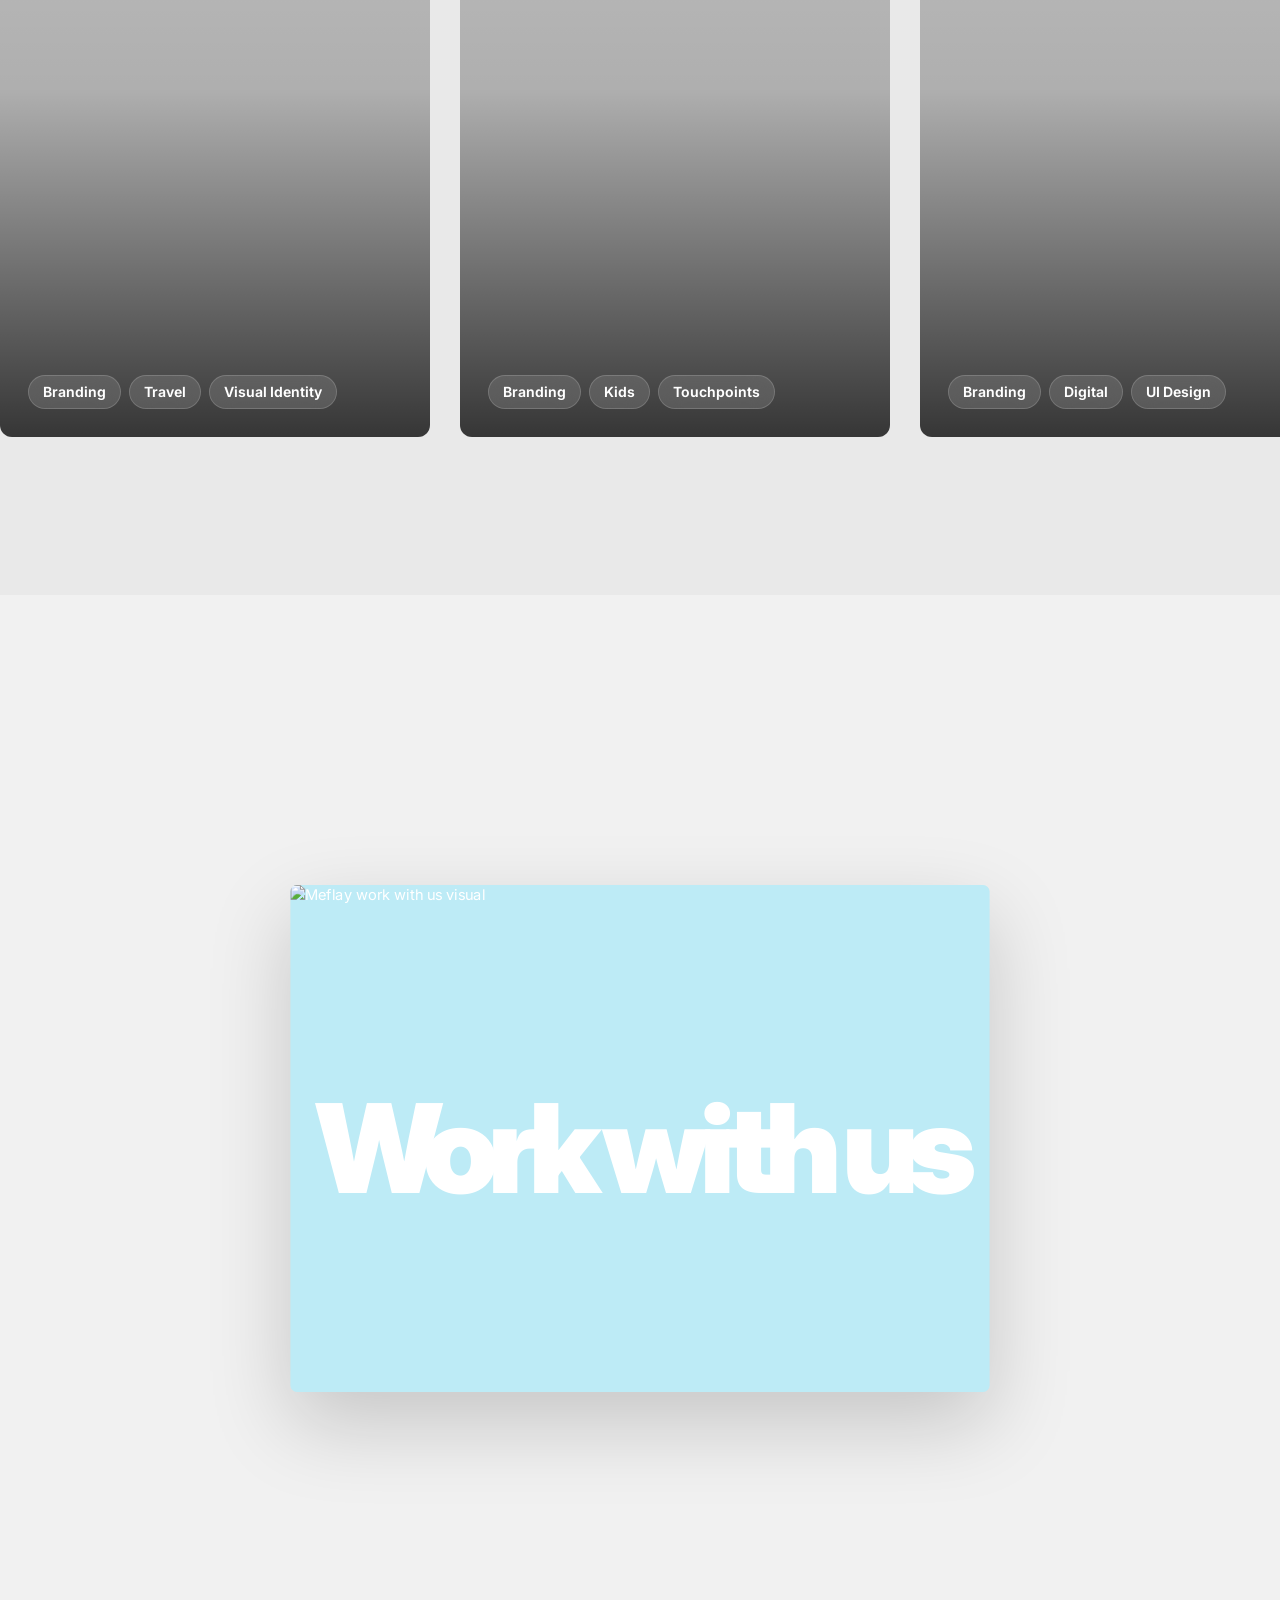
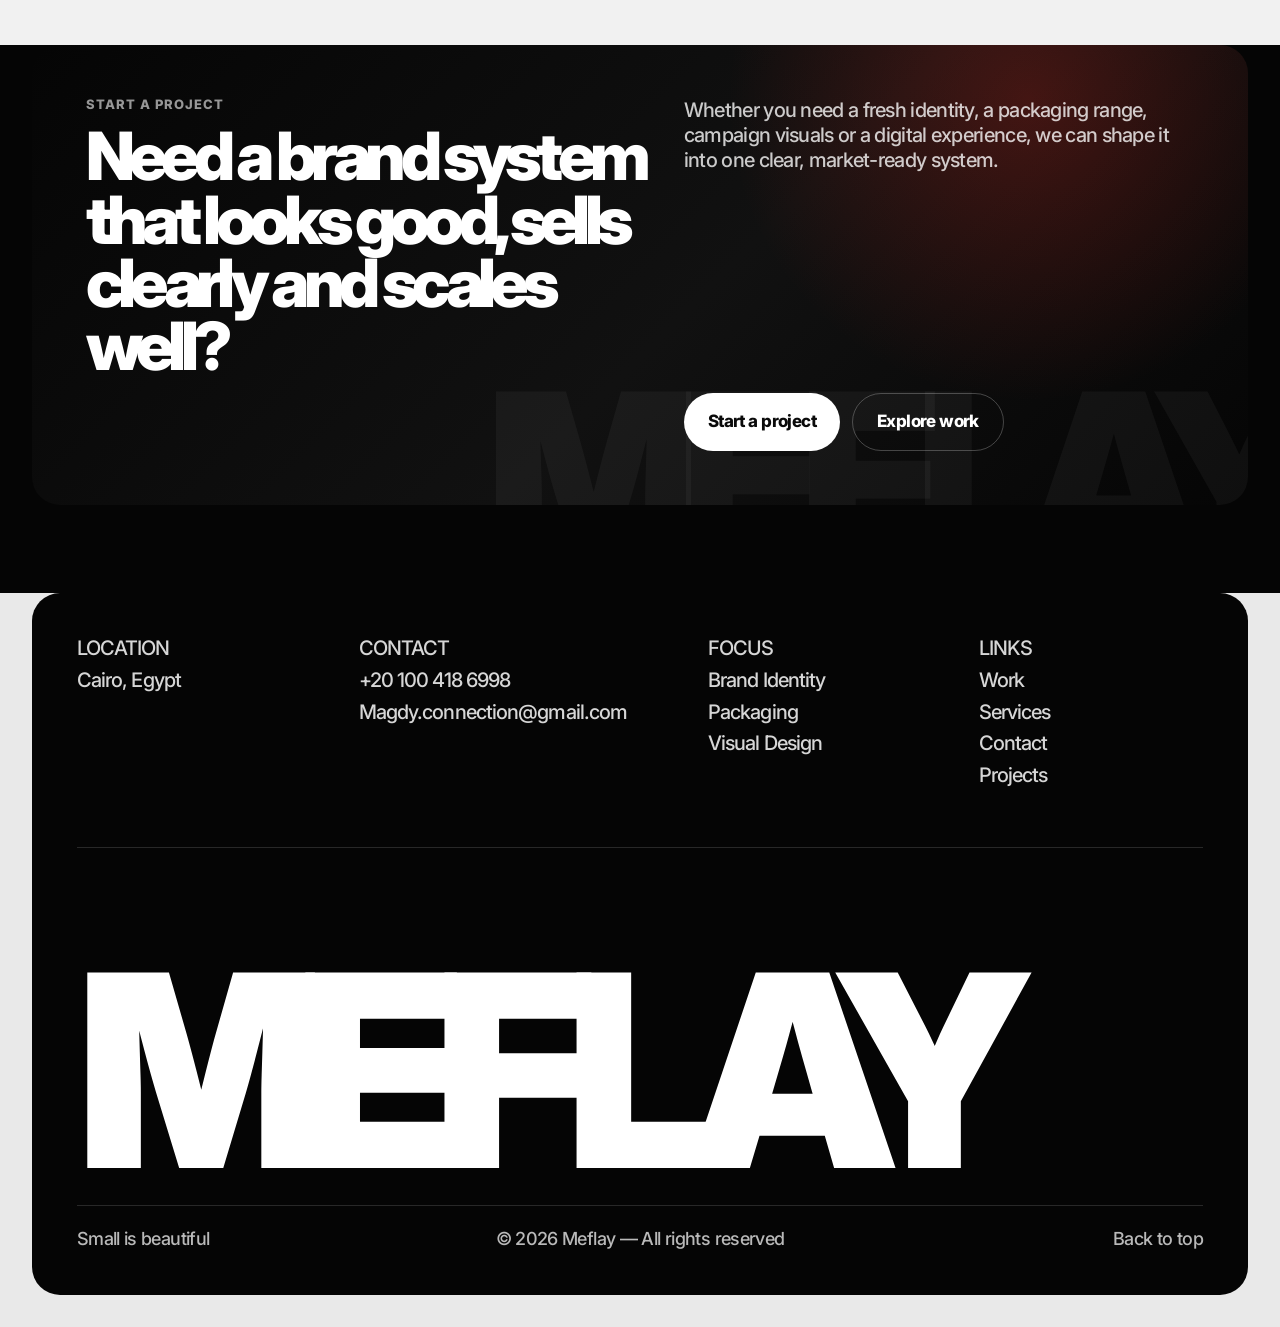
==== commit ec8bcd8a: "Update index.html" ====
--- a/index.html
+++ b/index.html
@@ -18,7 +18,7 @@
     rel="stylesheet"
   />
 
-  <link rel="stylesheet" href="/css/style.css?v=130" />
+  <link rel="stylesheet" href="/css/style.css?v=170" />
 </head>
 
 <body data-page="home">
@@ -246,6 +246,6 @@
     </div>
   </footer>
 
-  <script src="/js/main.js?v=131"></script>
+  <script src="/js/main.js?v=170"></script>
 </body>
 </html>
--- a/css/style.css
+++ b/css/style.css
@@ -1597,3 +1597,642 @@
     transition-duration: 0.001ms !important;
   }
 }
+/* =========================================
+   PROJECT DETAIL PAGE — PREMIUM CASE STUDY
+========================================= */
+
+.project-detail-page {
+  background:
+    radial-gradient(circle at 85% 8%, rgba(255, 45, 32, 0.08), transparent 24%),
+    linear-gradient(180deg, #eeeeee 0%, #e9e9e9 48%, #050505 100%);
+  color: var(--black);
+  padding-top: 1px;
+}
+
+/* Hero split */
+
+.project-detail-hero {
+  width: var(--container);
+  margin: 118px auto 44px;
+  min-height: calc(100svh - 150px);
+  display: grid;
+  grid-template-columns: minmax(0, 0.9fr) minmax(420px, 1.1fr);
+  gap: clamp(28px, 4vw, 78px);
+  align-items: center;
+}
+
+.project-detail-hero-copy {
+  position: relative;
+  z-index: 2;
+}
+
+.back-link {
+  display: inline-flex;
+  align-items: center;
+  margin-bottom: 26px;
+  color: rgba(10, 10, 10, 0.58);
+  font-size: 16px;
+  line-height: 1;
+  font-weight: 760;
+  letter-spacing: -0.035em;
+  transition: color 0.25s var(--ease), transform 0.25s var(--ease);
+}
+
+.back-link:hover {
+  color: var(--black);
+  transform: translateX(-4px);
+}
+
+.project-detail-hero .project-hero-meta {
+  margin-bottom: 20px;
+}
+
+.project-detail-hero .project-hero-meta span {
+  min-height: 38px;
+  padding: 0 16px;
+  background: var(--black);
+  color: var(--white);
+  border-radius: 999px;
+  font-size: 14px;
+  font-weight: 780;
+}
+
+.project-detail-hero h1 {
+  margin: 0;
+  max-width: 850px;
+  font-size: clamp(64px, 8.2vw, 155px);
+  line-height: 0.88;
+  font-weight: 900;
+  letter-spacing: -0.092em;
+}
+
+.project-detail-hero .project-subtitle {
+  margin: 24px 0 0;
+  max-width: 720px;
+  color: rgba(10, 10, 10, 0.68);
+  font-size: clamp(22px, 2vw, 38px);
+  line-height: 1.14;
+  font-weight: 520;
+  letter-spacing: -0.045em;
+}
+
+.project-detail-hero-media {
+  position: relative;
+}
+
+.project-detail-hero-media::before {
+  content: "";
+  position: absolute;
+  inset: -26px;
+  border-radius: 34px;
+  background:
+    radial-gradient(circle at 20% 20%, rgba(255, 45, 32, 0.12), transparent 32%),
+    radial-gradient(circle at 90% 80%, rgba(46, 200, 240, 0.16), transparent 36%);
+  filter: blur(4px);
+  pointer-events: none;
+}
+
+.project-detail-hero .project-cover-wrap {
+  position: relative;
+  min-height: 72vh;
+  height: 72vh;
+  border-radius: 30px;
+  overflow: hidden;
+  background: #d7d7d7;
+  box-shadow: 0 38px 120px rgba(0, 0, 0, 0.18);
+}
+
+.project-detail-hero .cover-media {
+  width: 100%;
+  height: 100%;
+}
+
+.project-detail-hero .cover-media img,
+.project-detail-hero .cover-media video {
+  width: 100%;
+  height: 100%;
+  object-fit: cover;
+  object-position: center;
+  transform: scale(1.01);
+}
+
+/* Info strip */
+
+.project-info-strip {
+  width: var(--container);
+  margin: 0 auto 88px;
+  padding: 22px;
+  display: grid;
+  grid-template-columns: repeat(4, minmax(0, 1fr));
+  gap: 12px;
+  border-radius: 26px;
+  background: rgba(255, 255, 255, 0.52);
+  border: 1px solid rgba(10, 10, 10, 0.08);
+  backdrop-filter: blur(18px);
+}
+
+.project-info-item {
+  min-height: 150px;
+  padding: 22px;
+  border-radius: 20px;
+  background: rgba(255, 255, 255, 0.66);
+  border: 1px solid rgba(10, 10, 10, 0.08);
+}
+
+.project-info-item span {
+  display: block;
+  margin-bottom: 18px;
+  color: rgba(10, 10, 10, 0.46);
+  font-size: 12px;
+  line-height: 1;
+  font-weight: 850;
+  letter-spacing: 0.08em;
+  text-transform: uppercase;
+}
+
+.project-info-item p {
+  margin: 0;
+  color: rgba(10, 10, 10, 0.84);
+  font-size: clamp(18px, 1.3vw, 27px);
+  line-height: 1.12;
+  font-weight: 780;
+  letter-spacing: -0.045em;
+}
+
+/* Story layout */
+
+.project-story-layout {
+  width: var(--container);
+  margin: 0 auto 110px;
+  display: grid;
+  grid-template-columns: minmax(280px, 0.36fr) minmax(0, 0.64fr);
+  gap: clamp(32px, 5vw, 96px);
+  align-items: start;
+}
+
+.project-story-side {
+  position: sticky;
+  top: 108px;
+  padding: 34px;
+  border-radius: 28px;
+  background: #0a0a0a;
+  color: var(--white);
+  box-shadow: 0 28px 90px rgba(0, 0, 0, 0.18);
+}
+
+.project-story-side h2 {
+  margin: 0 0 24px;
+  max-width: 520px;
+  font-size: clamp(38px, 3.5vw, 70px);
+  line-height: 0.96;
+  font-weight: 900;
+  letter-spacing: -0.075em;
+}
+
+.project-story-side p:not(.section-label) {
+  margin: 0;
+  color: rgba(255, 255, 255, 0.68);
+  font-size: clamp(18px, 1.25vw, 25px);
+  line-height: 1.28;
+  font-weight: 500;
+  letter-spacing: -0.035em;
+}
+
+.project-story-main {
+  display: grid;
+  gap: 18px;
+}
+
+.story-intro-card {
+  padding: clamp(34px, 4vw, 70px);
+  border-radius: 30px;
+  background: #ffffff;
+  color: var(--black);
+  box-shadow: 0 22px 70px rgba(0, 0, 0, 0.08);
+}
+
+.story-intro-card h2 {
+  margin: 0 0 22px;
+  max-width: 980px;
+  font-size: clamp(42px, 4.4vw, 88px);
+  line-height: 0.97;
+  font-weight: 900;
+  letter-spacing: -0.08em;
+}
+
+.story-intro-card p {
+  margin: 0;
+  max-width: 920px;
+  color: rgba(10, 10, 10, 0.68);
+  font-size: clamp(20px, 1.65vw, 33px);
+  line-height: 1.24;
+  font-weight: 500;
+  letter-spacing: -0.04em;
+}
+
+.story-block-grid {
+  display: grid;
+  grid-template-columns: repeat(3, minmax(0, 1fr));
+  gap: 18px;
+}
+
+.story-block-card {
+  min-height: 320px;
+  padding: 28px;
+  border-radius: 26px;
+  background: rgba(255, 255, 255, 0.68);
+  border: 1px solid rgba(10, 10, 10, 0.08);
+  display: flex;
+  flex-direction: column;
+}
+
+.story-block-card span {
+  margin-bottom: auto;
+  color: rgba(10, 10, 10, 0.32);
+  font-size: 14px;
+  line-height: 1;
+  font-weight: 850;
+  letter-spacing: -0.04em;
+}
+
+.story-block-card h3 {
+  margin: 34px 0 12px;
+  font-size: clamp(26px, 2vw, 42px);
+  line-height: 0.98;
+  font-weight: 900;
+  letter-spacing: -0.07em;
+}
+
+.story-block-card p {
+  margin: 0;
+  color: rgba(10, 10, 10, 0.68);
+  font-size: clamp(16px, 1.05vw, 22px);
+  line-height: 1.28;
+  font-weight: 520;
+  letter-spacing: -0.035em;
+}
+
+/* Premium gallery */
+
+.project-gallery-premium {
+  width: 100%;
+  margin: 0;
+  padding: 120px 0;
+  background: #050505;
+  color: var(--white);
+}
+
+.gallery-head {
+  width: var(--container);
+  margin: 0 auto 44px;
+  display: grid;
+  grid-template-columns: 0.32fr 0.68fr;
+  gap: 42px;
+  align-items: end;
+}
+
+.gallery-head .section-label {
+  color: rgba(255, 255, 255, 0.48);
+}
+
+.gallery-head h2 {
+  margin: 0;
+  max-width: 1050px;
+  font-size: clamp(48px, 5.4vw, 108px);
+  line-height: 0.92;
+  font-weight: 900;
+  letter-spacing: -0.085em;
+}
+
+.project-gallery-premium .project-gallery {
+  width: var(--container);
+  margin: 0 auto;
+  display: grid;
+  grid-template-columns: repeat(12, 1fr);
+  gap: clamp(14px, 1.5vw, 26px);
+}
+
+.project-gallery-premium .gallery-item {
+  position: relative;
+  min-height: 520px;
+  border-radius: 28px;
+  overflow: hidden;
+  background: #151515;
+  box-shadow: none;
+}
+
+.project-gallery-premium .gallery-item::after {
+  content: "";
+  position: absolute;
+  inset: 0;
+  pointer-events: none;
+  background: linear-gradient(180deg, transparent 48%, rgba(0, 0, 0, 0.2));
+}
+
+.project-gallery-premium .gallery-item img,
+.project-gallery-premium .gallery-item video {
+  width: 100%;
+  height: 100%;
+  object-fit: cover;
+  object-position: center;
+  transition: transform 0.9s var(--ease), filter 0.9s var(--ease);
+}
+
+.project-gallery-premium .gallery-item:hover img,
+.project-gallery-premium .gallery-item:hover video {
+  transform: scale(1.035);
+  filter: contrast(1.05) saturate(1.04);
+}
+
+.project-gallery-premium .gallery-item:nth-child(1) {
+  grid-column: span 8;
+  min-height: 680px;
+}
+
+.project-gallery-premium .gallery-item:nth-child(2) {
+  grid-column: span 4;
+  min-height: 680px;
+}
+
+.project-gallery-premium .gallery-item:nth-child(3) {
+  grid-column: span 5;
+  min-height: 560px;
+}
+
+.project-gallery-premium .gallery-item:nth-child(4) {
+  grid-column: span 7;
+  min-height: 560px;
+}
+
+.project-gallery-premium .gallery-item:nth-child(5) {
+  grid-column: span 7;
+  min-height: 590px;
+}
+
+.project-gallery-premium .gallery-item:nth-child(6) {
+  grid-column: span 5;
+  min-height: 590px;
+}
+
+.project-gallery-premium .gallery-item:nth-child(n+7) {
+  grid-column: span 4;
+  min-height: 520px;
+}
+
+/* Related premium */
+
+.related-projects-premium {
+  width: 100%;
+  margin: 0;
+  padding: 110px 0 120px;
+  background: #050505;
+  color: var(--white);
+}
+
+.related-projects-premium .section-head {
+  color: var(--white);
+}
+
+.related-projects-premium .section-label {
+  color: rgba(255, 255, 255, 0.5);
+}
+
+.related-projects-premium .related-grid {
+  width: var(--container);
+  margin: 0 auto;
+}
+
+.related-projects-premium .text-link {
+  color: var(--white);
+}
+
+.project-final-cta {
+  background: #050505;
+  padding-top: 0;
+}
+
+/* Responsive */
+
+@media (max-width: 1200px) {
+  .project-detail-hero {
+    grid-template-columns: 1fr;
+    min-height: auto;
+  }
+
+  .project-detail-hero .project-cover-wrap {
+    height: 68vh;
+    min-height: 560px;
+  }
+
+  .project-info-strip {
+    grid-template-columns: repeat(2, minmax(0, 1fr));
+  }
+
+  .project-story-layout {
+    grid-template-columns: 1fr;
+  }
+
+  .project-story-side {
+    position: relative;
+    top: 0;
+  }
+
+  .story-block-grid {
+    grid-template-columns: 1fr;
+  }
+
+  .gallery-head {
+    grid-template-columns: 1fr;
+  }
+}
+
+@media (max-width: 900px) {
+  .project-detail-hero {
+    margin-top: 100px;
+    gap: 26px;
+  }
+
+  .project-detail-hero h1 {
+    font-size: clamp(54px, 15vw, 96px);
+    line-height: 0.92;
+  }
+
+  .project-detail-hero .project-subtitle {
+    font-size: 20px;
+  }
+
+  .project-detail-hero .project-cover-wrap {
+    height: 54vh;
+    min-height: 390px;
+    border-radius: 22px;
+  }
+
+  .project-info-strip {
+    grid-template-columns: 1fr;
+    padding: 12px;
+    margin-bottom: 56px;
+  }
+
+  .project-info-item {
+    min-height: auto;
+  }
+
+  .project-story-side,
+  .story-intro-card,
+  .story-block-card {
+    padding: 24px;
+    border-radius: 22px;
+  }
+
+  .project-gallery-premium {
+    padding: 80px 0;
+  }
+
+  .gallery-head {
+    margin-bottom: 26px;
+  }
+
+  .project-gallery-premium .project-gallery {
+    grid-template-columns: 1fr;
+  }
+
+  .project-gallery-premium .gallery-item,
+  .project-gallery-premium .gallery-item:nth-child(1),
+  .project-gallery-premium .gallery-item:nth-child(2),
+  .project-gallery-premium .gallery-item:nth-child(3),
+  .project-gallery-premium .gallery-item:nth-child(4),
+  .project-gallery-premium .gallery-item:nth-child(5),
+  .project-gallery-premium .gallery-item:nth-child(6),
+  .project-gallery-premium .gallery-item:nth-child(n+7) {
+    grid-column: auto;
+    min-height: 360px;
+    border-radius: 22px;
+  }
+}
+/* =========================================================
+   FINAL v170 — Home spotlight motion styling + readable bold text
+========================================================= */
+
+/* يخلي كروت الهوم قابلة للسحب والحركة */
+.spotlight-viewport {
+  overflow-x: auto !important;
+  overflow-y: hidden !important;
+  scrollbar-width: none !important;
+  cursor: grab !important;
+  user-select: none !important;
+  scroll-behavior: auto !important;
+}
+
+.spotlight-viewport::-webkit-scrollbar {
+  display: none !important;
+}
+
+.spotlight-viewport.dragging {
+  cursor: grabbing !important;
+}
+
+.spotlight-rail {
+  width: max-content !important;
+  display: flex !important;
+  gap: 30px !important;
+  will-change: transform;
+}
+
+.spotlight-card {
+  flex: 0 0 auto !important;
+}
+
+/* عنوان سكشن الهوم يبقى واضح ومش لازق */
+.spotlight-head h2 {
+  letter-spacing: -0.045em !important;
+  line-height: 0.98 !important;
+  word-spacing: 0.02em !important;
+}
+
+/* عناوين البروجيكتس في الهوم */
+.spotlight-card h3,
+.project-stack-bottom h3,
+.project-card-inner h3,
+.related-card-inner h3 {
+  font-weight: 900 !important;
+  letter-spacing: -0.045em !important;
+  line-height: 0.98 !important;
+  word-spacing: 0.025em !important;
+}
+
+/* نصوص البروجيكتس تحت العنوان */
+.project-stack-bottom p,
+.project-card-inner p,
+.related-card-inner p,
+.spotlight-card p {
+  letter-spacing: -0.018em !important;
+  line-height: 1.22 !important;
+  word-spacing: 0.02em !important;
+}
+
+/* Project detail page typography */
+.case-title,
+#caseTitle {
+  font-weight: 900 !important;
+  letter-spacing: -0.055em !important;
+  line-height: 0.94 !important;
+  word-spacing: 0.025em !important;
+}
+
+.case-meta-item p {
+  font-weight: 900 !important;
+  letter-spacing: -0.04em !important;
+  line-height: 1.04 !important;
+  word-spacing: 0.03em !important;
+}
+
+.case-text-block h3 {
+  font-weight: 900 !important;
+  letter-spacing: -0.045em !important;
+  line-height: 1 !important;
+  word-spacing: 0.025em !important;
+}
+
+.case-text-block p {
+  font-weight: 850 !important;
+  letter-spacing: -0.035em !important;
+  line-height: 1.18 !important;
+  word-spacing: 0.04em !important;
+}
+
+/* Explore More title readable */
+.explore-marquee-track span {
+  font-weight: 900 !important;
+  letter-spacing: -0.052em !important;
+  line-height: 0.9 !important;
+  word-spacing: 0.035em !important;
+}
+
+/* Explore More cards text */
+.explore-card h3 {
+  font-weight: 900 !important;
+  letter-spacing: -0.045em !important;
+  line-height: 0.98 !important;
+  word-spacing: 0.025em !important;
+}
+
+.explore-card p {
+  letter-spacing: -0.015em !important;
+  line-height: 1.22 !important;
+}
+
+/* موبايل */
+@media (max-width: 900px) {
+  .spotlight-rail {
+    gap: 18px !important;
+  }
+
+  .case-text-block p {
+    letter-spacing: -0.025em !important;
+    line-height: 1.16 !important;
+  }
+
+  .explore-marquee-track span {
+    letter-spacing: -0.04em !important;
+  }
+}
